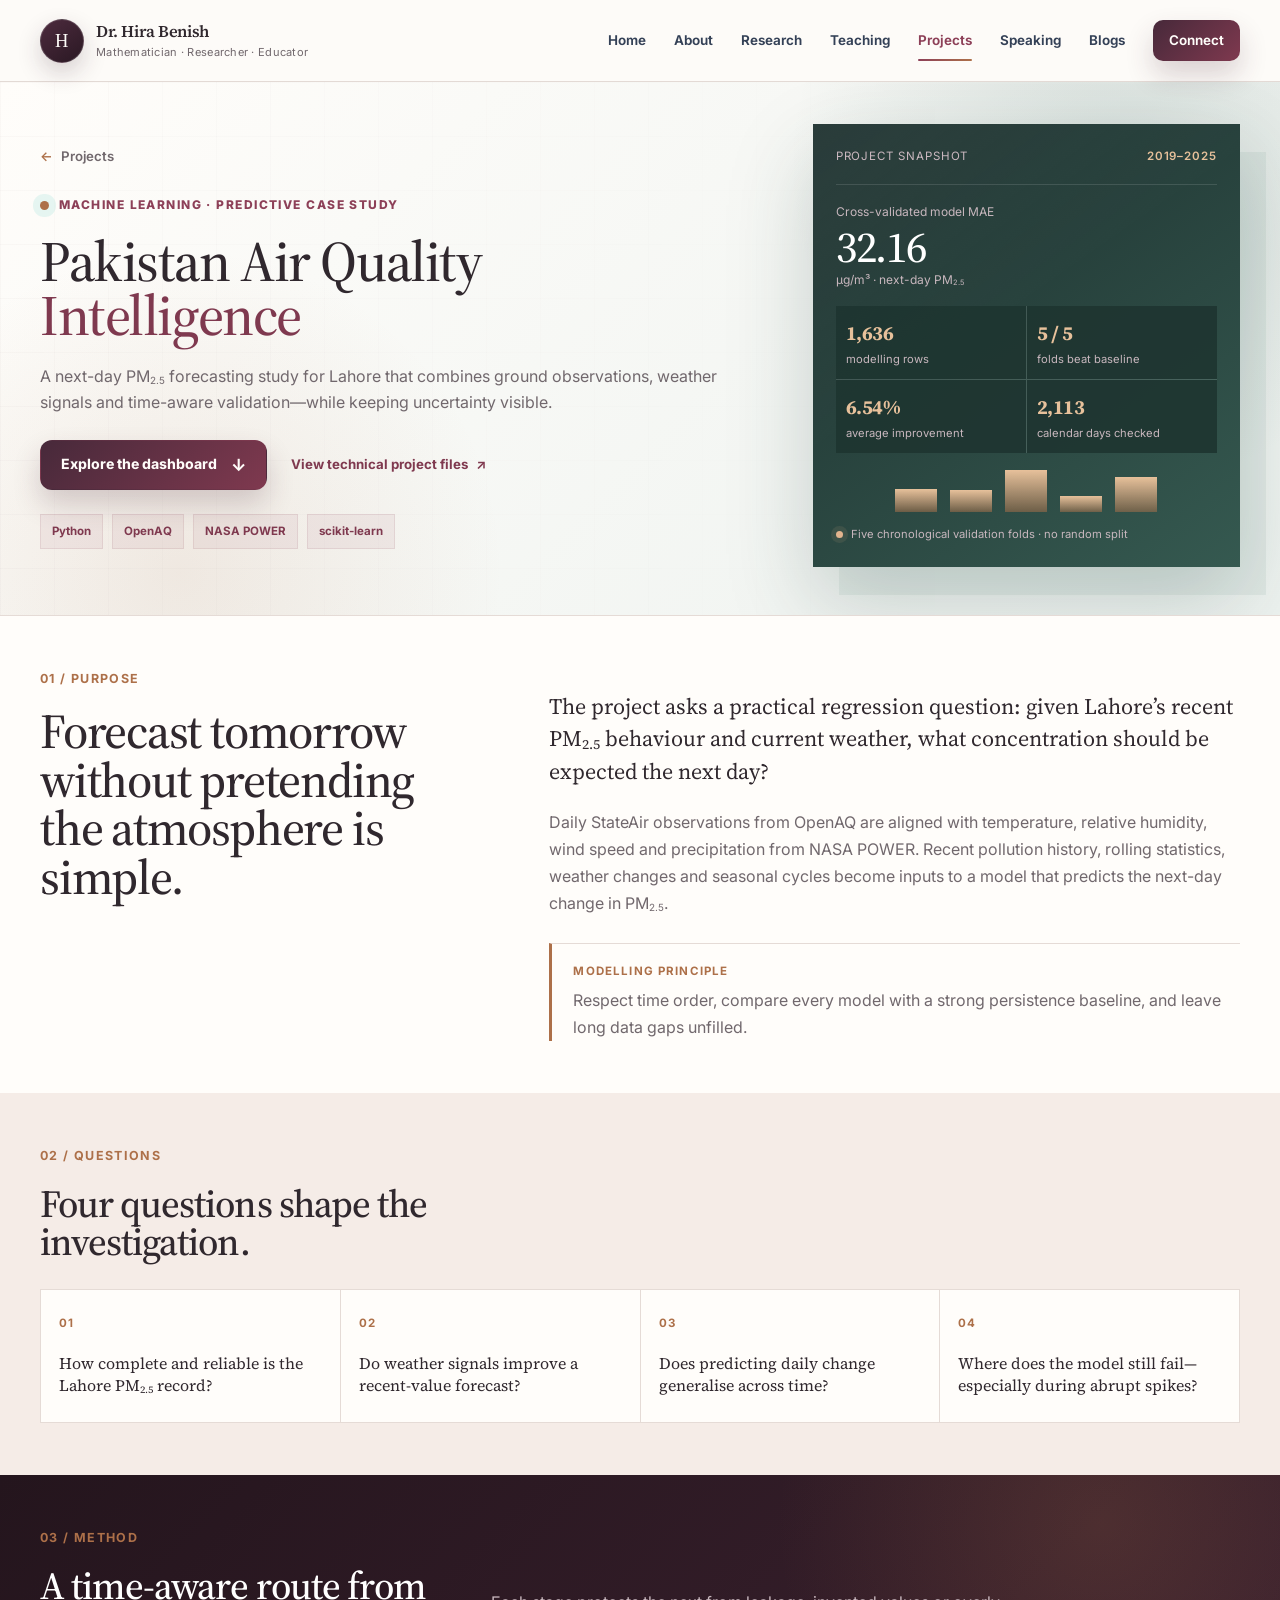
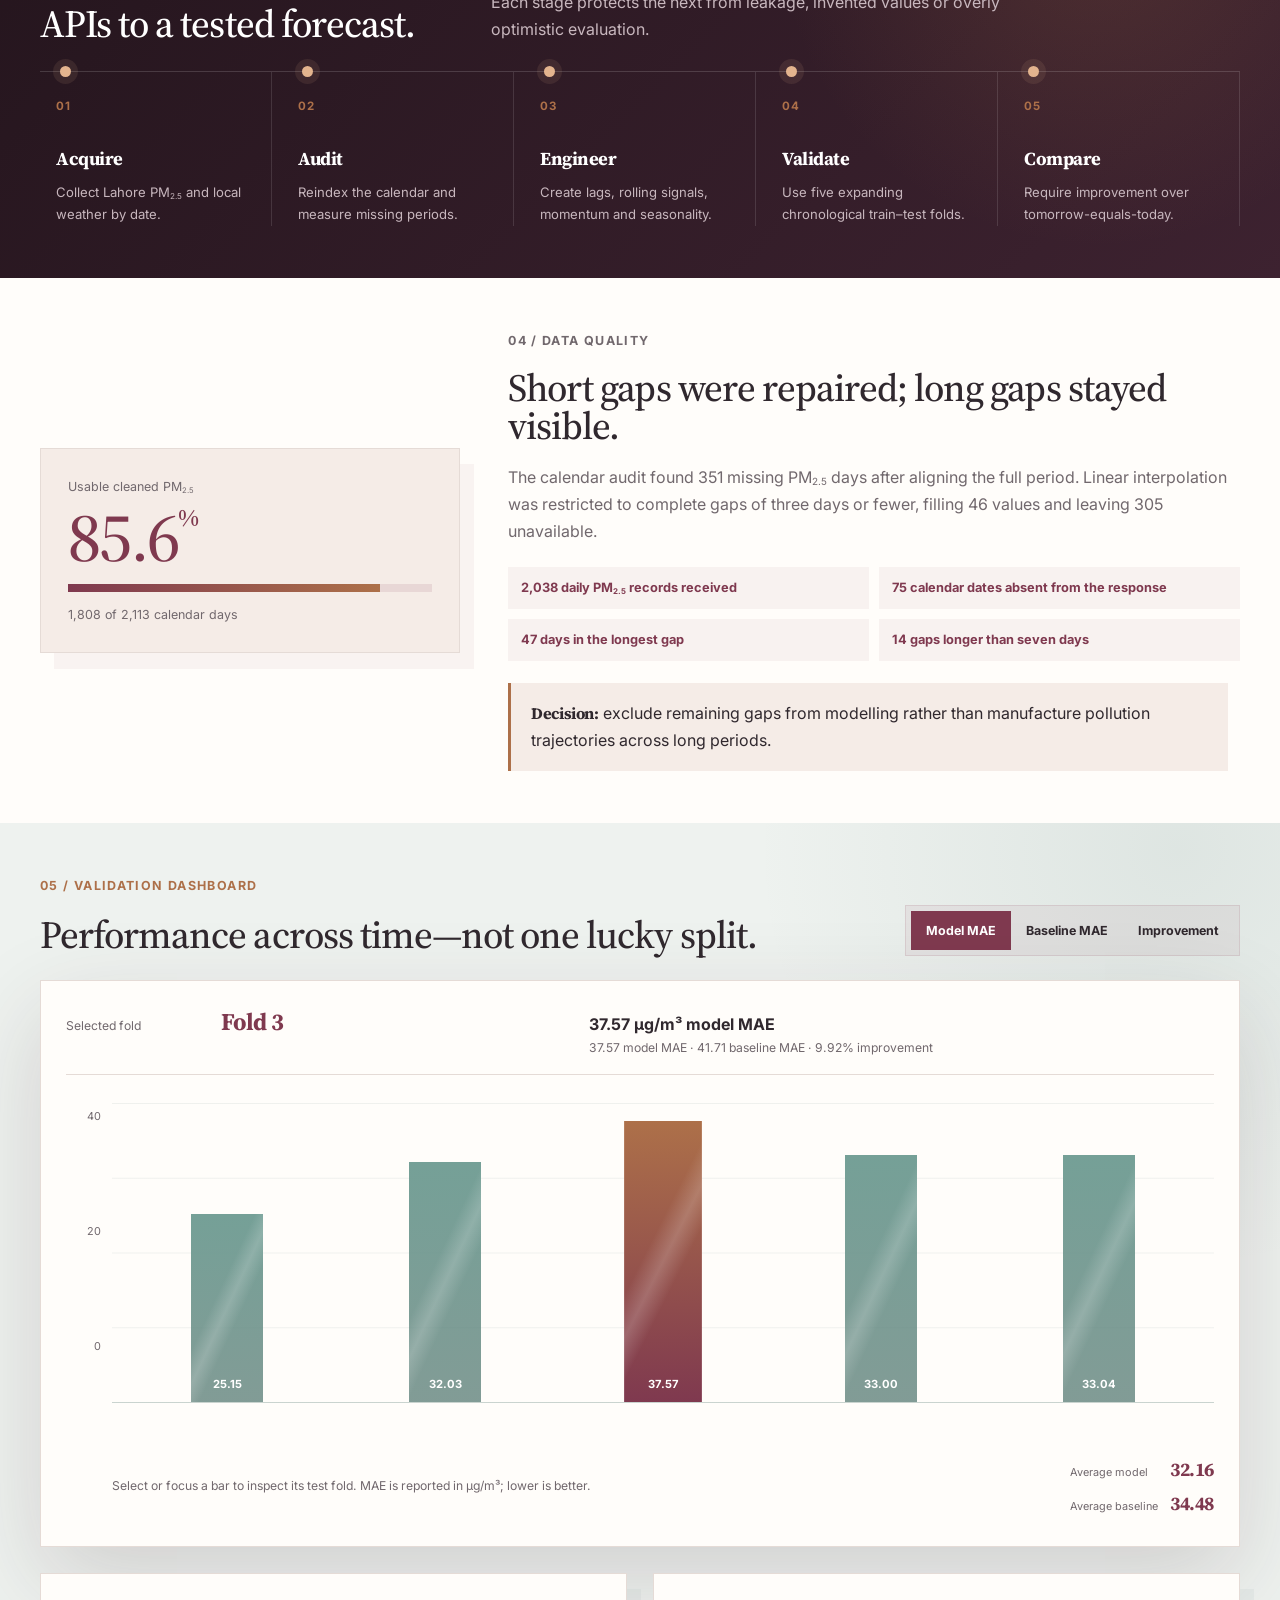
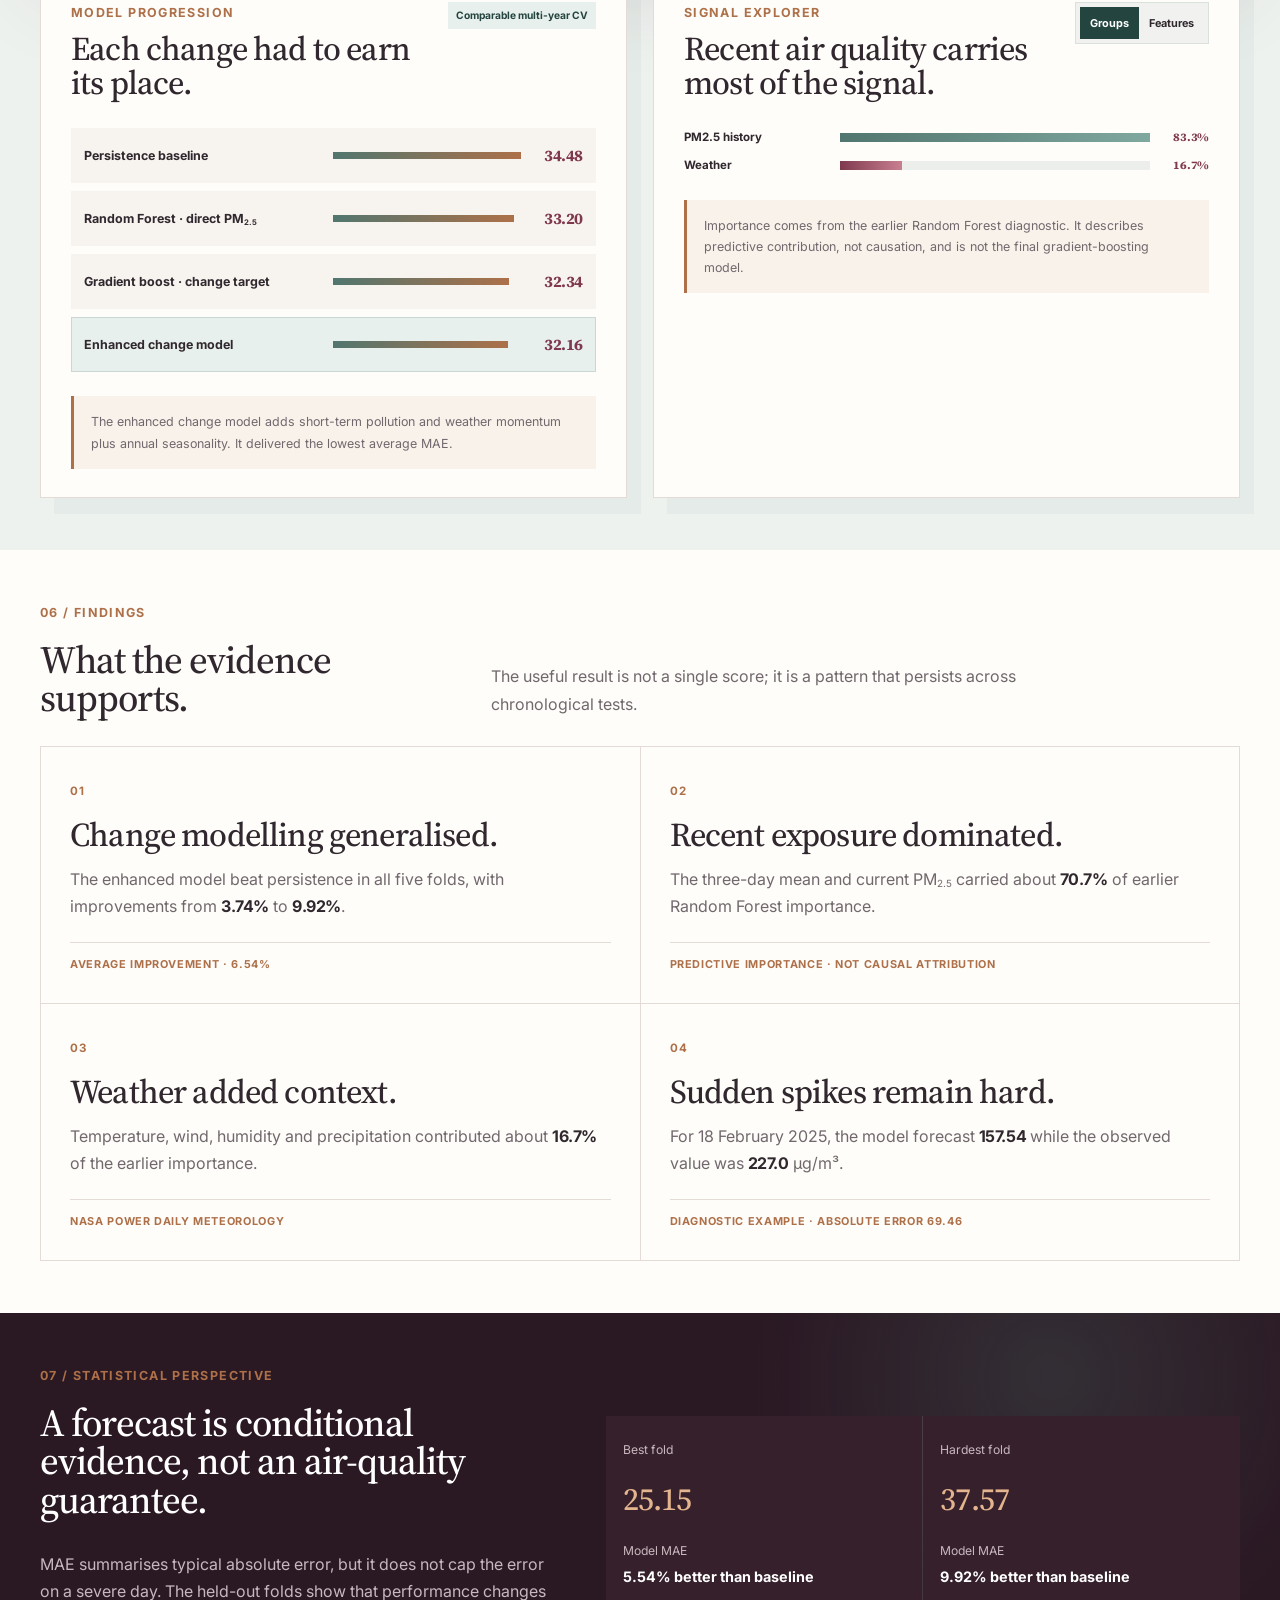
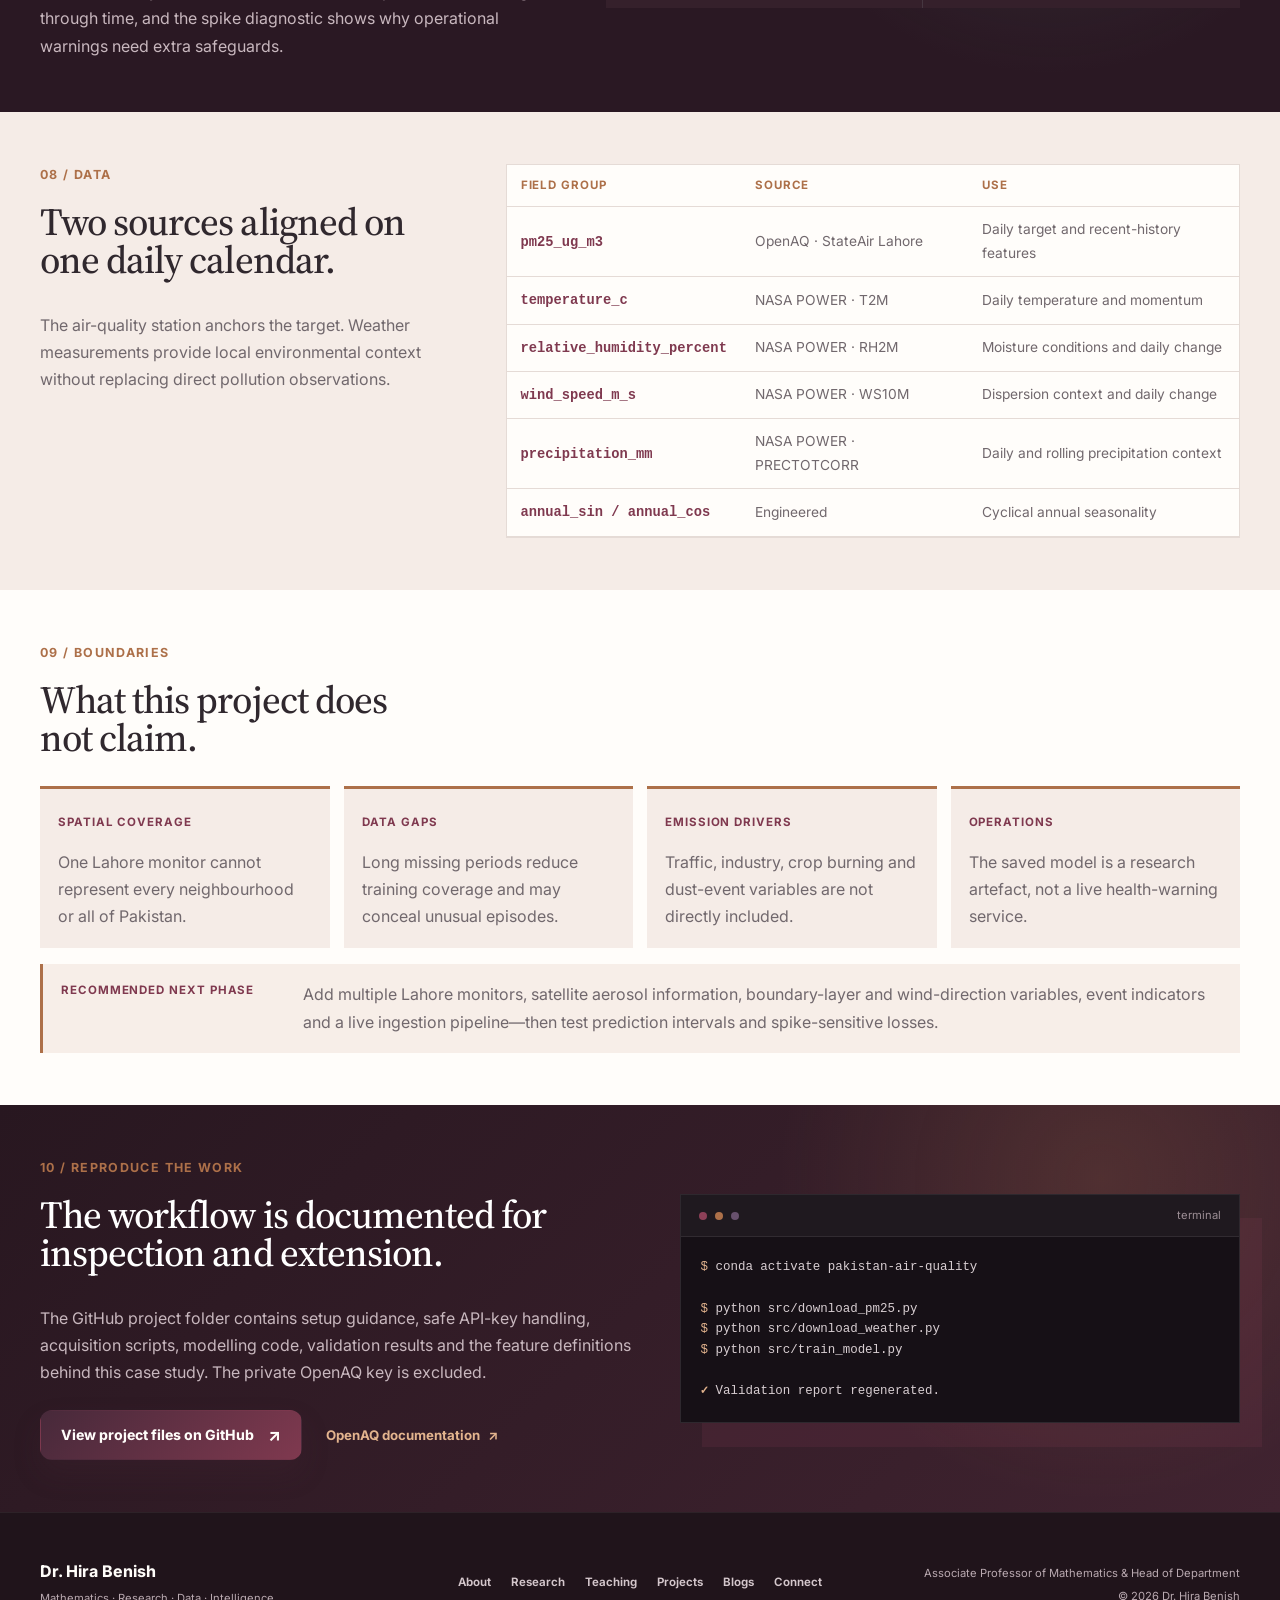
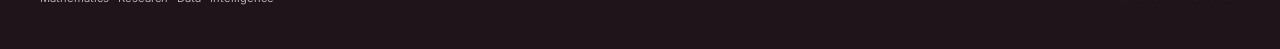
==== projects/pakistan-air-quality-intelligence/index.html @ d787aba0 "Publish Pakistan Air Quality Intelligence case study" ====
<!DOCTYPE html>
<html lang="en">
<head>
    <meta charset="UTF-8">
    <meta name="viewport" content="width=device-width, initial-scale=1.0">
    <meta name="description" content="Pakistan Air Quality Intelligence: a reproducible next-day PM2.5 forecasting case study for Lahore using OpenAQ, NASA POWER weather data and time-aware machine learning validation.">
    <meta name="theme-color" content="#35212f">
    <link rel="canonical" href="https://drhirabenish.github.io/projects/pakistan-air-quality-intelligence/">
    <link rel="icon" href="../../assets/favicon.svg" type="image/svg+xml">
    <meta property="og:type" content="article">
    <meta property="og:title" content="Pakistan Air Quality Intelligence | Dr. Hira Benish">
    <meta property="og:description" content="An evidence-led Lahore PM2.5 forecasting case study with OpenAQ observations, NASA POWER weather, time-series validation and an interactive model dashboard.">
    <meta property="og:url" content="https://drhirabenish.github.io/projects/pakistan-air-quality-intelligence/">
    <title>Pakistan Air Quality Intelligence | Dr. Hira Benish</title>
    <link rel="preconnect" href="https://fonts.googleapis.com">
    <link rel="preconnect" href="https://fonts.gstatic.com" crossorigin>
    <link href="https://fonts.googleapis.com/css2?family=Inter:wght@400;500;600;700&amp;family=Source+Serif+4:opsz,wght@8..60,500;8..60,600&amp;display=swap" rel="stylesheet">
    <link rel="stylesheet" href="../../css/style.css?v=20">
    <link rel="stylesheet" href="../retail-sales-analysis/project.css?v=2">
    <link rel="stylesheet" href="project.css?v=1">
</head>
<body data-page="projects" class="retail-case-study air-quality-case-study">
    <a class="skip-link" href="#main-content">Skip to main content</a>
    <header class="site-header" id="site-header">
        <div class="container nav-shell">
            <a class="brand" href="../../index.html" aria-label="Dr. Hira Benish — Home"><span class="brand-mark" aria-hidden="true">H</span><span class="brand-copy"><strong>Dr. Hira Benish</strong><small>Mathematician · Researcher · Educator</small></span></a>
            <button class="nav-toggle" type="button" aria-expanded="false" aria-controls="primary-navigation"><span class="sr-only">Open navigation</span><span></span><span></span><span></span></button>
            <nav class="primary-nav" id="primary-navigation" aria-label="Primary navigation"><a data-nav="home" href="../../index.html">Home</a><a data-nav="about" href="../../about.html">About</a><a data-nav="research" href="../../research.html">Research</a><a data-nav="teaching" href="../../teaching.html">Teaching</a><a data-nav="projects" href="../../projects.html">Projects</a><a data-nav="speaking" href="../../speaking.html">Speaking</a><a data-nav="blogs" href="../../blogs.html">Blogs</a><a class="nav-cta" data-nav="contact" href="../../contact.html">Connect</a></nav>
        </div>
    </header>

    <main id="main-content">
        <section class="case-hero aq-hero">
            <div class="case-grid" aria-hidden="true"></div>
            <div class="container case-hero-layout">
                <div class="case-hero-copy" data-reveal>
                    <a class="case-breadcrumb" href="../../projects.html"><span>←</span> Projects</a>
                    <p class="eyebrow"><span></span> Machine Learning · Predictive case study</p>
                    <h1>Pakistan Air Quality <em>Intelligence</em></h1>
                    <p class="case-deck">A next-day PM<sub>2.5</sub> forecasting study for Lahore that combines ground observations, weather signals and time-aware validation—while keeping uncertainty visible.</p>
                    <div class="case-actions">
                        <a class="button button-primary" href="#dashboard">Explore the dashboard <span>↓</span></a>
                        <a class="case-text-link" href="https://github.com/DrHiraBenish/DrHiraBenish.github.io/tree/main/project-code/pakistan-air-quality-intelligence" target="_blank" rel="noopener noreferrer">View technical project files <span>↗</span></a>
                    </div>
                    <ul class="case-tags" aria-label="Tools and data sources used"><li>Python</li><li>OpenAQ</li><li>NASA POWER</li><li>scikit-learn</li></ul>
                </div>

                <aside class="case-hero-card aq-hero-card" data-reveal data-delay="100" aria-label="Project snapshot">
                    <div class="hero-card-heading"><span>Project snapshot</span><b>2019–2025</b></div>
                    <div class="hero-card-total"><span>Cross-validated model MAE</span><strong>32.16</strong><small>µg/m³ · next-day PM<sub>2.5</sub></small></div>
                    <div class="hero-card-metrics">
                        <div><strong>1,636</strong><span>modelling rows</span></div>
                        <div><strong>5 / 5</strong><span>folds beat baseline</span></div>
                        <div><strong>6.54%</strong><span>average improvement</span></div>
                        <div><strong>2,113</strong><span>calendar days checked</span></div>
                    </div>
                    <div class="hero-sparkline aq-sparkline" aria-hidden="true"><i style="--h:55.4%"></i><i style="--h:52.6%"></i><i style="--h:99.2%"></i><i style="--h:37.4%"></i><i style="--h:82.2%"></i></div>
                    <p class="hero-card-note"><span></span> Five chronological validation folds · no random split</p>
                </aside>
            </div>
        </section>

        <section class="case-introduction case-section">
            <div class="container case-intro-layout">
                <div data-reveal><p class="case-index">01 / Purpose</p><h2>Forecast tomorrow without pretending the atmosphere is simple.</h2></div>
                <div class="case-intro-copy" data-reveal data-delay="80">
                    <p class="case-lead">The project asks a practical regression question: given Lahore’s recent PM<sub>2.5</sub> behaviour and current weather, what concentration should be expected the next day?</p>
                    <p>Daily StateAir observations from OpenAQ are aligned with temperature, relative humidity, wind speed and precipitation from NASA POWER. Recent pollution history, rolling statistics, weather changes and seasonal cycles become inputs to a model that predicts the next-day change in PM<sub>2.5</sub>.</p>
                    <p class="case-principle"><span>Modelling principle</span> Respect time order, compare every model with a strong persistence baseline, and leave long data gaps unfilled.</p>
                </div>
            </div>
        </section>

        <section class="question-section case-section">
            <div class="container">
                <div class="case-heading" data-reveal><p class="case-index">02 / Questions</p><h2>Four questions shape the investigation.</h2></div>
                <ol class="question-grid aq-question-grid">
                    <li data-reveal><span>01</span><p>How complete and reliable is the Lahore PM<sub>2.5</sub> record?</p></li>
                    <li data-reveal data-delay="50"><span>02</span><p>Do weather signals improve a recent-value forecast?</p></li>
                    <li data-reveal data-delay="100"><span>03</span><p>Does predicting daily change generalise across time?</p></li>
                    <li data-reveal data-delay="150"><span>04</span><p>Where does the model still fail—especially during abrupt spikes?</p></li>
                </ol>
            </div>
        </section>

        <section class="method-section case-section">
            <div class="container">
                <div class="case-heading case-heading-light" data-reveal><p class="case-index">03 / Method</p><h2>A time-aware route from APIs to a tested forecast.</h2><p>Each stage protects the next from leakage, invented values or overly optimistic evaluation.</p></div>
                <ol class="method-flow" aria-label="Forecasting workflow">
                    <li data-reveal><span>01</span><strong>Acquire</strong><p>Collect Lahore PM<sub>2.5</sub> and local weather by date.</p></li>
                    <li data-reveal data-delay="50"><span>02</span><strong>Audit</strong><p>Reindex the calendar and measure missing periods.</p></li>
                    <li data-reveal data-delay="100"><span>03</span><strong>Engineer</strong><p>Create lags, rolling signals, momentum and seasonality.</p></li>
                    <li data-reveal data-delay="150"><span>04</span><strong>Validate</strong><p>Use five expanding chronological train–test folds.</p></li>
                    <li data-reveal data-delay="200"><span>05</span><strong>Compare</strong><p>Require improvement over tomorrow-equals-today.</p></li>
                </ol>
            </div>
        </section>

        <section class="quality-section case-section">
            <div class="container quality-layout">
                <div class="quality-score" data-reveal aria-label="85.6 percent of calendar days have a cleaned PM2.5 value"><span>Usable cleaned PM<sub>2.5</sub></span><strong>85.6<sup>%</sup></strong><div><i style="width:85.6%"></i></div><small>1,808 of 2,113 calendar days</small></div>
                <div class="quality-copy" data-reveal data-delay="80"><p class="case-index">04 / Data quality</p><h2>Short gaps were repaired; long gaps stayed visible.</h2><p>The calendar audit found 351 missing PM<sub>2.5</sub> days after aligning the full period. Linear interpolation was restricted to complete gaps of three days or fewer, filling 46 values and leaving 305 unavailable.</p><ul><li>2,038 daily PM<sub>2.5</sub> records received</li><li>75 calendar dates absent from the response</li><li>47 days in the longest gap</li><li>14 gaps longer than seven days</li></ul><p class="quality-note"><strong>Decision:</strong> exclude remaining gaps from modelling rather than manufacture pollution trajectories across long periods.</p></div>
            </div>
        </section>

        <section class="explorer-section case-section aq-dashboard-section" id="dashboard">
            <div class="container">
                <div class="explorer-heading" data-reveal>
                    <div><p class="case-index">05 / Validation dashboard</p><h2>Performance across time—not one lucky split.</h2></div>
                    <div class="metric-switch" role="group" aria-label="Select validation metric"><button type="button" class="is-active" data-validation-metric="model" aria-pressed="true">Model MAE</button><button type="button" data-validation-metric="baseline" aria-pressed="false">Baseline MAE</button><button type="button" data-validation-metric="improvement" aria-pressed="false">Improvement</button></div>
                </div>
                <div class="data-explorer aq-validation-board" data-reveal data-delay="80">
                    <div class="explorer-summary" aria-live="polite">
                        <p>Selected fold</p><strong data-fold-label>Fold 3</strong><div><span data-fold-value>37.57 µg/m³ model MAE</span><small data-fold-detail>41.71 baseline MAE · 9.92% improvement</small></div>
                    </div>
                    <div class="aq-chart-shell"><div class="aq-y-axis" aria-hidden="true"><span data-axis-high>40</span><span data-axis-mid>20</span><span>0</span></div><div class="aq-fold-chart" data-fold-chart role="list" aria-label="Model mean absolute error for five chronological validation folds"></div></div>
                    <div class="aq-dashboard-footer"><p>Select or focus a bar to inspect its test fold. MAE is reported in µg/m³; lower is better.</p><div><span>Average model</span><strong data-average-model>32.16</strong><span>Average baseline</span><strong data-average-baseline>34.48</strong></div></div>
                </div>

                <div class="aq-dashboard-grid">
                    <article class="aq-panel" data-reveal>
                        <div class="aq-panel-heading"><div><p class="case-index">Model progression</p><h3>Each change had to earn its place.</h3></div><span>Comparable multi-year CV</span></div>
                        <div class="aq-model-list" role="list" aria-label="Average mean absolute error by model">
                            <button type="button" data-model-index="0" role="listitem"><span>Persistence baseline</span><i style="--score:100%"></i><strong>34.48</strong></button>
                            <button type="button" data-model-index="1" role="listitem"><span>Random Forest · direct PM<sub>2.5</sub></span><i style="--score:96.3%"></i><strong>33.20</strong></button>
                            <button type="button" data-model-index="2" role="listitem"><span>Gradient boost · change target</span><i style="--score:93.8%"></i><strong>32.34</strong></button>
                            <button type="button" class="is-selected" data-model-index="3" role="listitem"><span>Enhanced change model</span><i style="--score:93.3%"></i><strong>32.16</strong></button>
                        </div>
                        <p class="aq-panel-note" data-model-note>The enhanced change model adds short-term pollution and weather momentum plus annual seasonality. It delivered the lowest average MAE.</p>
                    </article>

                    <article class="aq-panel aq-feature-panel" data-reveal data-delay="80">
                        <div class="aq-panel-heading"><div><p class="case-index">Signal explorer</p><h3>Recent air quality carries most of the signal.</h3></div><div class="aq-mini-switch" role="group" aria-label="Select feature importance view"><button type="button" class="is-active" data-feature-view="groups" aria-pressed="true">Groups</button><button type="button" data-feature-view="features" aria-pressed="false">Features</button></div></div>
                        <div class="aq-feature-chart" data-feature-chart aria-live="polite"></div>
                        <p class="aq-panel-note">Importance comes from the earlier Random Forest diagnostic. It describes predictive contribution, not causation, and is not the final gradient-boosting model.</p>
                    </article>
                </div>
            </div>
        </section>

        <section class="findings-section case-section" id="findings">
            <div class="container">
                <div class="case-heading" data-reveal><p class="case-index">06 / Findings</p><h2>What the evidence supports.</h2><p>The useful result is not a single score; it is a pattern that persists across chronological tests.</p></div>

                <div class="aq-finding-grid">
                    <article class="aq-finding" data-reveal><span class="finding-number">01</span><h3>Change modelling generalised.</h3><p>The enhanced model beat persistence in all five folds, with improvements from <strong>3.74%</strong> to <strong>9.92%</strong>.</p><small>Average improvement · 6.54%</small></article>
                    <article class="aq-finding" data-reveal data-delay="50"><span class="finding-number">02</span><h3>Recent exposure dominated.</h3><p>The three-day mean and current PM<sub>2.5</sub> carried about <strong>70.7%</strong> of earlier Random Forest importance.</p><small>Predictive importance · not causal attribution</small></article>
                    <article class="aq-finding" data-reveal data-delay="100"><span class="finding-number">03</span><h3>Weather added context.</h3><p>Temperature, wind, humidity and precipitation contributed about <strong>16.7%</strong> of the earlier importance.</p><small>NASA POWER daily meteorology</small></article>
                    <article class="aq-finding" data-reveal data-delay="150"><span class="finding-number">04</span><h3>Sudden spikes remain hard.</h3><p>For 18 February 2025, the model forecast <strong>157.54</strong> while the observed value was <strong>227.0</strong> µg/m³.</p><small>Diagnostic example · absolute error 69.46</small></article>
                </div>
            </div>
        </section>

        <section class="uncertainty-section case-section aq-uncertainty">
            <div class="container uncertainty-layout">
                <div data-reveal><p class="case-index">07 / Statistical perspective</p><h2>A forecast is conditional evidence, not an air-quality guarantee.</h2><p>MAE summarises typical absolute error, but it does not cap the error on a severe day. The held-out folds show that performance changes through time, and the spike diagnostic shows why operational warnings need extra safeguards.</p></div>
                <div class="interval-cards" data-reveal data-delay="80"><article><span>Best fold</span><strong>25.15</strong><p>Model MAE</p><b>5.54% better than baseline</b></article><article><span>Hardest fold</span><strong>37.57</strong><p>Model MAE</p><b>9.92% better than baseline</b></article></div>
            </div>
        </section>

        <section class="data-section case-section">
            <div class="container data-layout">
                <div class="data-copy" data-reveal><p class="case-index">08 / Data</p><h2>Two sources aligned on one daily calendar.</h2><p>The air-quality station anchors the target. Weather measurements provide local environmental context without replacing direct pollution observations.</p></div>
                <div class="data-table-wrap" data-reveal data-delay="80"><table><caption class="sr-only">Pakistan Air Quality Intelligence data fields</caption><thead><tr><th>Field group</th><th>Source</th><th>Use</th></tr></thead><tbody><tr><td><code>pm25_ug_m3</code></td><td>OpenAQ · StateAir Lahore</td><td>Daily target and recent-history features</td></tr><tr><td><code>temperature_c</code></td><td>NASA POWER · T2M</td><td>Daily temperature and momentum</td></tr><tr><td><code>relative_humidity_percent</code></td><td>NASA POWER · RH2M</td><td>Moisture conditions and daily change</td></tr><tr><td><code>wind_speed_m_s</code></td><td>NASA POWER · WS10M</td><td>Dispersion context and daily change</td></tr><tr><td><code>precipitation_mm</code></td><td>NASA POWER · PRECTOTCORR</td><td>Daily and rolling precipitation context</td></tr><tr><td><code>annual_sin / annual_cos</code></td><td>Engineered</td><td>Cyclical annual seasonality</td></tr></tbody></table></div>
            </div>
        </section>

        <section class="limitations-section case-section">
            <div class="container">
                <div class="case-heading" data-reveal><p class="case-index">09 / Boundaries</p><h2>What this project does not claim.</h2></div>
                <div class="limitations-grid"><article data-reveal><span>Spatial coverage</span><p>One Lahore monitor cannot represent every neighbourhood or all of Pakistan.</p></article><article data-reveal data-delay="40"><span>Data gaps</span><p>Long missing periods reduce training coverage and may conceal unusual episodes.</p></article><article data-reveal data-delay="80"><span>Emission drivers</span><p>Traffic, industry, crop burning and dust-event variables are not directly included.</p></article><article data-reveal data-delay="120"><span>Operations</span><p>The saved model is a research artefact, not a live health-warning service.</p></article></div>
                <div class="next-data" data-reveal><span>Recommended next phase</span><p>Add multiple Lahore monitors, satellite aerosol information, boundary-layer and wind-direction variables, event indicators and a live ingestion pipeline—then test prediction intervals and spike-sensitive losses.</p></div>
            </div>
        </section>

        <section class="technical-section case-section">
            <div class="container technical-layout">
                <div data-reveal><p class="case-index">10 / Reproduce the work</p><h2>The workflow is documented for inspection and extension.</h2><p>The GitHub project folder contains setup guidance, safe API-key handling, acquisition scripts, modelling code, validation results and the feature definitions behind this case study. The private OpenAQ key is excluded.</p><div class="technical-actions"><a class="button button-primary" href="https://github.com/DrHiraBenish/DrHiraBenish.github.io/tree/main/project-code/pakistan-air-quality-intelligence" target="_blank" rel="noopener noreferrer">View project files on GitHub <span>↗</span></a><a class="case-text-link" href="https://docs.openaq.org/" target="_blank" rel="noopener noreferrer">OpenAQ documentation <span>↗</span></a></div></div>
                <div class="code-window" data-reveal data-delay="80" aria-label="Example commands for reproducing the project"><div><i></i><i></i><i></i><span>terminal</span></div><pre><code><span>$</span> conda activate pakistan-air-quality

<span>$</span> python src/download_pm25.py
<span>$</span> python src/download_weather.py
<span>$</span> python src/train_model.py

<b>✓</b> Validation report regenerated.</code></pre></div>
            </div>
        </section>
    </main>

    <footer class="site-footer"><div class="container footer-layout"><div><a class="footer-brand" href="../../index.html">Dr. Hira Benish</a><p>Mathematics · Research · Data · Intelligence</p></div><nav aria-label="Footer navigation"><a href="../../about.html">About</a><a href="../../research.html">Research</a><a href="../../teaching.html">Teaching</a><a href="../../projects.html">Projects</a><a href="../../blogs.html">Blogs</a><a href="../../contact.html">Connect</a></nav><div class="footer-meta"><p>Associate Professor of Mathematics &amp; Head of Department</p><p>© <span data-current-year>2026</span> Dr. Hira Benish</p></div></div></footer>
    <script src="../../js/script.js?v=9"></script>
    <script src="project.js?v=1"></script>
</body>
</html>
---- css/style.css ----
:root {
    --navy-950: #061426;
    --navy-900: #081b34;
    --navy-800: #0d2748;
    --ink: #12213a;
    --muted: #5f6c7e;
    --muted-light: #a9b8cd;
    --line: #dfe7f1;
    --surface: #f5f8fc;
    --surface-blue: #edf4ff;
    --white: #ffffff;
    --blue: #2f6df6;
    --blue-light: #74a5ff;
    --teal: #17b8a4;
    --teal-light: #77eadc;
    --violet: #7c50e8;
    --violet-light: #b59aff;
    --shadow-sm: 0 12px 32px rgba(14, 36, 70, 0.08);
    --shadow-lg: 0 30px 80px rgba(10, 35, 75, 0.15);
    --radius-sm: 14px;
    --radius-md: 24px;
    --radius-lg: 34px;
    --container: 1200px;
    --header-height: 82px;
}

*,
*::before,
*::after {
    box-sizing: border-box;
}

html {
    scroll-behavior: smooth;
    scroll-padding-top: calc(var(--header-height) + 24px);
}

body {
    margin: 0;
    color: var(--ink);
    background: var(--white);
    font-family: "Segoe UI", Inter, Arial, sans-serif;
    font-size: 16px;
    line-height: 1.7;
    text-rendering: optimizeLegibility;
    -webkit-font-smoothing: antialiased;
}

body.nav-open {
    overflow: hidden;
}

img,
svg {
    display: block;
    max-width: 100%;
}

a {
    color: inherit;
    text-decoration: none;
}

button,
input,
textarea,
select {
    font: inherit;
}

button {
    color: inherit;
}

h1,
h2,
h3,
p {
    margin-top: 0;
}

h1,
h2,
h3 {
    color: var(--ink);
    font-weight: 750;
    letter-spacing: -0.035em;
    line-height: 1.08;
}

p:last-child {
    margin-bottom: 0;
}

::selection {
    color: var(--navy-950);
    background: var(--teal-light);
}

:focus-visible {
    outline: 3px solid rgba(47, 109, 246, 0.45);
    outline-offset: 4px;
    border-radius: 6px;
}

.container {
    width: min(calc(100% - 48px), var(--container));
    margin-inline: auto;
}

.section-pad {
    padding: 112px 0;
}

.sr-only {
    position: absolute !important;
    width: 1px !important;
    height: 1px !important;
    padding: 0 !important;
    margin: -1px !important;
    overflow: hidden !important;
    clip: rect(0, 0, 0, 0) !important;
    white-space: nowrap !important;
    border: 0 !important;
}

.skip-link {
    position: fixed;
    z-index: 2000;
    top: 12px;
    left: 12px;
    padding: 11px 16px;
    color: var(--white);
    background: var(--navy-950);
    border-radius: 10px;
    transform: translateY(-160%);
    transition: transform 0.2s ease;
}

.skip-link:focus {
    transform: translateY(0);
}

/* Header */

.site-header {
    position: sticky;
    z-index: 1000;
    top: 0;
    height: var(--header-height);
    background: rgba(255, 255, 255, 0.87);
    border-bottom: 1px solid rgba(210, 221, 235, 0.72);
    backdrop-filter: blur(18px);
    -webkit-backdrop-filter: blur(18px);
    transition: box-shadow 0.25s ease, background 0.25s ease;
}

.site-header.is-scrolled {
    background: rgba(255, 255, 255, 0.96);
    box-shadow: 0 8px 30px rgba(12, 34, 66, 0.08);
}

.nav-shell {
    display: flex;
    align-items: center;
    justify-content: space-between;
    height: 100%;
    gap: 32px;
}

.brand {
    display: inline-flex;
    align-items: center;
    flex: 0 0 auto;
    gap: 12px;
}

.brand-mark {
    display: grid;
    width: 44px;
    height: 44px;
    place-items: center;
    color: var(--white);
    background:
        linear-gradient(145deg, rgba(255, 255, 255, 0.14), transparent 45%),
        linear-gradient(135deg, var(--navy-900), #173f75);
    border: 1px solid rgba(255, 255, 255, 0.16);
    border-radius: 13px;
    box-shadow: 0 10px 22px rgba(9, 29, 57, 0.18);
    font-size: 0.86rem;
    font-weight: 800;
    letter-spacing: 0.04em;
}

.brand-copy {
    display: flex;
    flex-direction: column;
    line-height: 1.2;
}

.brand-copy strong {
    font-size: 0.98rem;
    letter-spacing: -0.01em;
}

.brand-copy small {
    margin-top: 4px;
    color: var(--muted);
    font-size: 0.69rem;
    letter-spacing: 0.025em;
}

.primary-nav {
    display: flex;
    align-items: center;
    justify-content: flex-end;
    gap: 28px;
}

.primary-nav a {
    position: relative;
    color: #344157;
    font-size: 0.84rem;
    font-weight: 650;
    transition: color 0.2s ease;
}

.primary-nav a:not(.nav-cta)::after {
    position: absolute;
    right: 0;
    bottom: -9px;
    left: 0;
    height: 2px;
    content: "";
    background: linear-gradient(90deg, var(--teal), var(--blue), var(--violet));
    border-radius: 999px;
    transform: scaleX(0);
    transform-origin: right;
    transition: transform 0.25s ease;
}

.primary-nav a:hover,
.primary-nav a.is-active {
    color: var(--blue);
}

.primary-nav a:hover::after,
.primary-nav a.is-active::after {
    transform: scaleX(1);
    transform-origin: left;
}

.primary-nav .nav-cta {
    padding: 9px 16px;
    color: var(--white);
    background: var(--navy-900);
    border-radius: 10px;
    box-shadow: 0 8px 18px rgba(7, 26, 51, 0.14);
}

.primary-nav .nav-cta:hover,
.primary-nav .nav-cta.is-active {
    color: var(--white);
    background: var(--blue);
}

.nav-toggle {
    display: none;
    width: 44px;
    height: 44px;
    padding: 10px;
    place-content: center;
    gap: 5px;
    background: var(--surface);
    border: 1px solid var(--line);
    border-radius: 12px;
    cursor: pointer;
}

.nav-toggle > span:not(.sr-only) {
    width: 20px;
    height: 2px;
    background: var(--ink);
    border-radius: 99px;
    transition: transform 0.2s ease, opacity 0.2s ease;
}

.nav-toggle[aria-expanded="true"] > span:nth-child(2) {
    transform: translateY(7px) rotate(45deg);
}

.nav-toggle[aria-expanded="true"] > span:nth-child(3) {
    opacity: 0;
}

.nav-toggle[aria-expanded="true"] > span:nth-child(4) {
    transform: translateY(-7px) rotate(-45deg);
}

/* Shared */

.eyebrow,
.section-kicker,
.card-eyebrow,
.work-type {
    color: var(--blue);
    font-size: 0.75rem;
    font-weight: 800;
    letter-spacing: 0.12em;
    text-transform: uppercase;
}

.section-kicker {
    margin-bottom: 18px;
}

.section-kicker-light {
    color: var(--teal-light);
}

.section-heading h2,
.split-heading h2,
.teaching-copy h2,
.research-intro h2 {
    margin-bottom: 0;
    font-size: clamp(2.25rem, 4vw, 4.15rem);
}

.button {
    display: inline-flex;
    align-items: center;
    justify-content: center;
    min-height: 50px;
    padding: 13px 20px;
    gap: 14px;
    border: 1px solid transparent;
    border-radius: 12px;
    font-size: 0.88rem;
    font-weight: 750;
    line-height: 1.2;
    transition: transform 0.22s ease, box-shadow 0.22s ease, background 0.22s ease;
}

.button span {
    font-size: 1.05rem;
    transition: transform 0.22s ease;
}

.button:hover {
    transform: translateY(-3px);
}

.button:hover span {
    transform: translate(2px, -2px);
}

.button-primary {
    color: var(--white);
    background: linear-gradient(135deg, var(--navy-900), #123b73);
    box-shadow: 0 14px 28px rgba(8, 27, 52, 0.18);
}

.button-primary:hover {
    box-shadow: 0 18px 34px rgba(8, 27, 52, 0.25);
}

.button-secondary {
    color: var(--ink);
    background: rgba(255, 255, 255, 0.8);
    border-color: var(--line);
}

.button-secondary:hover {
    background: var(--white);
    box-shadow: var(--shadow-sm);
}

.button-light {
    color: var(--navy-950);
    background: var(--white);
    box-shadow: 0 14px 30px rgba(0, 0, 0, 0.13);
}

.text-link,
.card-link {
    display: inline-flex;
    align-items: center;
    gap: 11px;
    color: var(--ink);
    font-size: 0.9rem;
    font-weight: 750;
}

.text-link {
    margin-top: 16px;
}

.text-link span,
.card-link span {
    color: var(--blue);
    transition: transform 0.2s ease;
}

.text-link:hover span,
.card-link:hover span {
    transform: translateX(4px);
}

.split-heading {
    display: grid;
    grid-template-columns: minmax(0, 1.15fr) minmax(260px, 0.55fr);
    align-items: end;
    margin-bottom: 58px;
    gap: 70px;
}

.split-heading > p {
    margin-bottom: 6px;
    color: var(--muted);
    font-size: 1.02rem;
}

.section-action {
    display: flex;
    justify-content: center;
    margin-top: 44px;
}

/* Hero */

.hero {
    position: relative;
    overflow: hidden;
    padding: 64px 0 36px;
    background:
        radial-gradient(circle at 82% 22%, rgba(47, 109, 246, 0.11), transparent 30%),
        radial-gradient(circle at 20% 88%, rgba(124, 80, 232, 0.09), transparent 29%),
        linear-gradient(135deg, #ffffff 0%, #f5f9ff 55%, #f1fbfa 100%);
}

.hero-grid {
    position: absolute;
    inset: 0;
    opacity: 0.45;
    background-image:
        linear-gradient(rgba(57, 91, 140, 0.05) 1px, transparent 1px),
        linear-gradient(90deg, rgba(57, 91, 140, 0.05) 1px, transparent 1px);
    background-size: 48px 48px;
    mask-image: linear-gradient(to right, transparent, #000 28%, #000 85%, transparent);
}

.hero-glow {
    position: absolute;
    width: 380px;
    height: 380px;
    border-radius: 50%;
    filter: blur(90px);
    pointer-events: none;
}

.hero-glow-one {
    top: 20%;
    right: -150px;
    background: rgba(47, 109, 246, 0.16);
}

.hero-glow-two {
    bottom: -200px;
    left: 22%;
    background: rgba(23, 184, 164, 0.13);
}

.hero-layout {
    position: relative;
    z-index: 2;
    display: grid;
    grid-template-columns: minmax(0, 1.04fr) minmax(440px, 0.96fr);
    align-items: center;
    min-height: 660px;
    gap: 54px;
}

.hero-copy {
    max-width: 665px;
}

.eyebrow {
    display: flex;
    align-items: center;
    margin-bottom: 24px;
    gap: 10px;
}

.eyebrow > span {
    position: relative;
    width: 9px;
    height: 9px;
    background: var(--teal);
    border-radius: 50%;
    box-shadow: 0 0 0 7px rgba(23, 184, 164, 0.1);
}

.hero h1 {
    max-width: 690px;
    margin-bottom: 26px;
    font-size: clamp(3.35rem, 5.45vw, 5.45rem);
    letter-spacing: -0.055em;
}

.hero h1 > span {
    display: block;
    color: transparent;
    background: linear-gradient(100deg, var(--blue) 3%, var(--teal) 52%, var(--violet) 94%);
    -webkit-background-clip: text;
    background-clip: text;
}

.hero-intro {
    max-width: 650px;
    margin-bottom: 25px;
    color: #4e5d72;
    font-size: 1.08rem;
    line-height: 1.8;
}

.hero-role {
    display: flex;
    margin-bottom: 30px;
    padding-left: 16px;
    flex-direction: column;
    color: var(--muted);
    border-left: 3px solid var(--teal);
    font-size: 0.88rem;
    line-height: 1.55;
}

.hero-role strong {
    color: var(--ink);
    font-weight: 750;
}

.hero-actions {
    display: flex;
    flex-wrap: wrap;
    gap: 12px;
}

.hero-links {
    display: flex;
    margin-top: 24px;
    flex-wrap: wrap;
    gap: 26px;
}

.hero-links a {
    color: var(--muted);
    font-size: 0.8rem;
    font-weight: 700;
    letter-spacing: 0.04em;
}

.hero-links a::after {
    display: inline-block;
    margin-left: 6px;
    content: "↗";
    color: var(--blue);
}

.hero-links a:hover {
    color: var(--blue);
}

.hero-visual-wrap {
    display: grid;
    min-width: 0;
    place-items: center;
    perspective: 1200px;
}

.hero-visual {
    --rx: 0deg;
    --ry: 0deg;
    position: relative;
    width: min(100%, 540px);
    aspect-ratio: 1;
    background:
        linear-gradient(150deg, rgba(255, 255, 255, 0.88), rgba(232, 242, 255, 0.62)),
        linear-gradient(135deg, rgba(47, 109, 246, 0.08), rgba(23, 184, 164, 0.07));
    border: 1px solid rgba(160, 183, 216, 0.36);
    border-radius: 50%;
    box-shadow:
        inset 0 1px 0 rgba(255, 255, 255, 0.8),
        0 45px 90px rgba(23, 59, 108, 0.17);
    transform: perspective(1100px) rotateX(var(--rx)) rotateY(var(--ry));
    transform-style: preserve-3d;
    transition: transform 0.35s cubic-bezier(0.2, 0.8, 0.2, 1);
}

.hero-visual::before,
.hero-visual::after {
    position: absolute;
    z-index: -1;
    content: "";
    border-radius: 50%;
}

.hero-visual::before {
    inset: -18px;
    border: 1px solid rgba(47, 109, 246, 0.1);
}

.hero-visual::after {
    inset: 16%;
    background: rgba(47, 109, 246, 0.1);
    filter: blur(55px);
}

.visual-status {
    position: absolute;
    z-index: 4;
    top: 9%;
    left: 7%;
    display: flex;
    align-items: center;
    padding: 8px 12px;
    gap: 8px;
    color: #4e6078;
    background: rgba(255, 255, 255, 0.76);
    border: 1px solid rgba(186, 202, 223, 0.7);
    border-radius: 999px;
    box-shadow: 0 10px 22px rgba(34, 58, 91, 0.08);
    font-size: 0.65rem;
    font-weight: 750;
    letter-spacing: 0.05em;
    text-transform: uppercase;
}

.visual-status > span {
    width: 7px;
    height: 7px;
    background: var(--teal);
    border-radius: 50%;
    box-shadow: 0 0 0 5px rgba(23, 184, 164, 0.1);
    animation: statusPulse 2s ease-in-out infinite;
}

.graph-system {
    width: 100%;
    height: 100%;
    overflow: visible;
}

.orbit {
    fill: none;
    stroke: rgba(70, 111, 169, 0.13);
    stroke-dasharray: 4 9;
    transform-origin: center;
}

.orbit-one {
    animation: orbitRotate 46s linear infinite;
}

.orbit-two {
    animation: orbitRotateReverse 36s linear infinite;
}

.orbit-three {
    stroke: rgba(23, 184, 164, 0.17);
    stroke-dasharray: 2 7;
    animation: orbitRotate 28s linear infinite;
}

.graph-edges path {
    fill: none;
    stroke: url(#edgeGradient);
    stroke-width: 1.45;
    stroke-opacity: 0.28;
}

.signal-paths path {
    fill: none;
    stroke: url(#edgeGradient);
    stroke-width: 2.4;
    stroke-linecap: round;
    stroke-dasharray: 3 24;
}

.signal-a {
    animation: signalMove 5.5s linear infinite;
}

.signal-b {
    animation: signalMove 6.5s linear -2s infinite;
}

.signal-c {
    animation: signalMove 7s linear -3.5s infinite;
}

.minor-nodes circle {
    fill: var(--white);
    stroke: var(--blue-light);
    stroke-width: 3;
    filter: drop-shadow(0 4px 9px rgba(47, 109, 246, 0.3));
}

.landmark text,
.orbit-token text {
    fill: #526781;
    font-family: "Segoe UI", sans-serif;
    font-size: 16px;
    font-weight: 750;
}

.landmark-halo {
    fill: rgba(23, 184, 164, 0.09);
    stroke: rgba(23, 184, 164, 0.22);
    animation: landmarkPulse 3s ease-in-out infinite;
}

.landmark-core {
    fill: var(--teal);
    stroke: var(--white);
    stroke-width: 4;
    filter: drop-shadow(0 6px 12px rgba(23, 184, 164, 0.4));
}

.landmark-two .landmark-halo {
    fill: rgba(124, 80, 232, 0.09);
    stroke: rgba(124, 80, 232, 0.24);
    animation-delay: -1s;
}

.landmark-two .landmark-core {
    fill: var(--violet);
}

.landmark-three .landmark-halo {
    fill: rgba(47, 109, 246, 0.1);
    stroke: rgba(47, 109, 246, 0.24);
    animation-delay: -2s;
}

.landmark-three .landmark-core {
    fill: var(--blue);
}

.core-aura {
    opacity: 0.4;
    animation: coreBreathe 4s ease-in-out infinite;
}

.core-ring {
    fill: rgba(255, 255, 255, 0.25);
    stroke: rgba(74, 133, 237, 0.24);
    stroke-width: 1;
    stroke-dasharray: 5 9;
    animation: orbitRotate 18s linear infinite;
}

.core-disc {
    fill: rgba(8, 27, 52, 0.92);
    stroke: url(#edgeGradient);
    stroke-width: 2;
    filter: drop-shadow(0 14px 24px rgba(8, 27, 52, 0.28));
}

.core-label {
    fill: var(--white);
    font-family: "Segoe UI", sans-serif;
    font-size: 27px;
    font-weight: 800;
    letter-spacing: 0.04em;
}

.orbit-token circle {
    fill: var(--blue);
}

.token-python circle {
    fill: var(--teal);
}

.token-data circle {
    fill: var(--violet);
}

.orbit-token text {
    font-size: 12px;
    letter-spacing: 0.04em;
}

.coordinate-card {
    position: absolute;
    z-index: 5;
    right: -4%;
    bottom: 9%;
    display: flex;
    min-width: 224px;
    padding: 15px 18px;
    flex-direction: column;
    background: rgba(7, 26, 51, 0.92);
    border: 1px solid rgba(122, 165, 255, 0.28);
    border-radius: 16px;
    box-shadow: 0 20px 35px rgba(7, 26, 51, 0.2);
    transform: translateZ(36px);
}

.coordinate-card span {
    color: var(--teal-light);
    font-size: 0.62rem;
    font-weight: 750;
    letter-spacing: 0.1em;
    text-transform: uppercase;
}

.coordinate-card strong {
    margin: 4px 0 2px;
    color: var(--white);
    font-family: Georgia, "Times New Roman", serif;
    font-size: 1.16rem;
    font-weight: 500;
}

.coordinate-card small {
    color: #9eb1ca;
    font-size: 0.65rem;
}

.credibility-row {
    position: relative;
    z-index: 3;
    display: grid;
    grid-template-columns: repeat(5, 1fr);
    margin-top: 32px;
    background: rgba(255, 255, 255, 0.78);
    border: 1px solid rgba(205, 217, 233, 0.78);
    border-radius: 18px;
    box-shadow: var(--shadow-sm);
    backdrop-filter: blur(14px);
}

.credibility-row > div {
    position: relative;
    display: flex;
    min-height: 84px;
    padding: 18px 22px;
    justify-content: center;
    flex-direction: column;
}

.credibility-row > div:not(:last-child)::after {
    position: absolute;
    top: 22%;
    right: 0;
    width: 1px;
    height: 56%;
    content: "";
    background: var(--line);
}

.credibility-row strong {
    color: var(--ink);
    font-size: 0.93rem;
    line-height: 1.25;
}

.credibility-row span {
    margin-top: 3px;
    color: var(--muted);
    font-size: 0.7rem;
}

/* Identity */

.identity-section {
    background: var(--white);
}

.identity-layout {
    display: grid;
    grid-template-columns: minmax(0, 0.9fr) minmax(0, 0.78fr);
    gap: 110px;
}

.identity-copy {
    padding-top: 48px;
}

.identity-copy p {
    color: var(--muted);
}

.identity-copy .lead-copy {
    color: var(--ink);
    font-size: 1.22rem;
    line-height: 1.75;
}

.principle-grid {
    display: grid;
    grid-template-columns: repeat(3, 1fr);
    margin-top: 78px;
    gap: 18px;
}

.principle-card {
    position: relative;
    min-height: 245px;
    padding: 32px;
    overflow: hidden;
    background: var(--surface);
    border: 1px solid var(--line);
    border-radius: var(--radius-md);
    transition: transform 0.25s ease, box-shadow 0.25s ease, border-color 0.25s ease;
}

.principle-card::after {
    position: absolute;
    right: -30px;
    bottom: -60px;
    width: 145px;
    height: 145px;
    content: "";
    background: rgba(47, 109, 246, 0.08);
    border-radius: 50%;
}

.principle-card:nth-child(2)::after {
    background: rgba(23, 184, 164, 0.1);
}

.principle-card:nth-child(3)::after {
    background: rgba(124, 80, 232, 0.09);
}

.principle-card:hover {
    border-color: rgba(47, 109, 246, 0.28);
    box-shadow: var(--shadow-sm);
    transform: translateY(-6px);
}

.principle-card > span {
    color: var(--blue);
    font-size: 0.72rem;
    font-weight: 800;
    letter-spacing: 0.1em;
}

.principle-card h3 {
    margin: 38px 0 14px;
    font-size: 1.3rem;
}

.principle-card p {
    position: relative;
    z-index: 1;
    color: var(--muted);
    font-size: 0.9rem;
}

/* Featured work */

.featured-section {
    background: var(--surface);
    border-block: 1px solid #e7edf5;
}

.featured-grid {
    display: grid;
    grid-template-columns: 1.05fr 1fr 1fr;
    gap: 18px;
}

.work-card {
    position: relative;
    display: flex;
    min-height: 520px;
    padding: 30px;
    overflow: hidden;
    flex-direction: column;
    background: var(--white);
    border: 1px solid var(--line);
    border-radius: var(--radius-md);
    box-shadow: 0 14px 40px rgba(13, 42, 81, 0.05);
    transition: transform 0.3s ease, box-shadow 0.3s ease;
}

.work-card::before {
    position: absolute;
    top: 0;
    right: 0;
    left: 0;
    height: 4px;
    content: "";
    background: linear-gradient(90deg, var(--teal), var(--blue));
}

.work-card:nth-child(2)::before {
    background: linear-gradient(90deg, var(--blue), var(--violet));
}

.work-card:nth-child(3)::before {
    background: linear-gradient(90deg, var(--violet), var(--teal));
}

.work-card:hover {
    box-shadow: var(--shadow-lg);
    transform: translateY(-8px);
}

.work-card-top {
    display: flex;
    align-items: flex-start;
    justify-content: space-between;
    gap: 16px;
}

.work-index {
    color: #a5b2c3;
    font-size: 0.8rem;
    font-weight: 800;
}

.work-card h3 {
    margin: 28px 0 16px;
    font-size: 1.55rem;
}

.work-card > p {
    color: var(--muted);
    font-size: 0.91rem;
}

.tag-row {
    display: flex;
    margin: auto 0 22px;
    flex-wrap: wrap;
    gap: 7px;
}

.tag-row span {
    padding: 5px 9px;
    color: #40618e;
    background: #edf4ff;
    border: 1px solid #dbe8fb;
    border-radius: 999px;
    font-size: 0.65rem;
    font-weight: 750;
}

.mini-graph,
.work-symbol,
.matrix-visual {
    position: relative;
    height: 142px;
    margin-top: 20px;
    overflow: hidden;
    background: linear-gradient(145deg, #edf7ff, #f7f4ff);
    border: 1px solid #e0e9f5;
    border-radius: 18px;
}

.mini-node {
    position: absolute;
    z-index: 2;
    width: 13px;
    height: 13px;
    background: var(--white);
    border: 3px solid var(--blue);
    border-radius: 50%;
    box-shadow: 0 5px 12px rgba(47, 109, 246, 0.25);
}

.mini-node.n1 { top: 25%; left: 18%; }
.mini-node.n2 { top: 62%; left: 28%; border-color: var(--teal); }
.mini-node.n3 { top: 35%; left: 48%; width: 22px; height: 22px; border-width: 5px; }
.mini-node.n4 { top: 20%; left: 76%; border-color: var(--violet); }
.mini-node.n5 { top: 68%; left: 73%; border-color: var(--teal); }

.mini-line {
    position: absolute;
    z-index: 1;
    height: 1px;
    background: linear-gradient(90deg, rgba(47, 109, 246, 0.25), rgba(23, 184, 164, 0.7));
    transform-origin: left center;
}

.mini-line.l1 { top: 36%; left: 20%; width: 31%; transform: rotate(10deg); }
.mini-line.l2 { top: 69%; left: 30%; width: 26%; transform: rotate(-36deg); }
.mini-line.l3 { top: 45%; left: 51%; width: 27%; transform: rotate(-24deg); }
.mini-line.l4 { top: 50%; left: 52%; width: 26%; transform: rotate(31deg); }

.work-symbol {
    display: grid;
    place-items: center;
    color: var(--blue);
    font-family: Georgia, serif;
    font-size: 4.8rem;
    line-height: 1;
}

.work-symbol span {
    position: absolute;
    right: 22%;
    bottom: 23%;
    padding: 4px 8px;
    color: var(--white);
    background: var(--violet);
    border-radius: 8px;
    font-family: "Segoe UI", sans-serif;
    font-size: 0.64rem;
    font-weight: 800;
    letter-spacing: 0.08em;
}

.matrix-visual {
    display: flex;
    align-items: center;
    justify-content: center;
    gap: 9px;
    color: var(--violet);
    font-family: Georgia, serif;
}

.matrix-visual > span {
    font-size: 5.3rem;
    font-weight: 300;
    line-height: 1;
}

.matrix-visual strong {
    color: var(--ink);
    font-size: 1.25rem;
    font-weight: 500;
    letter-spacing: 0.15em;
    line-height: 1.65;
}

/* Research */

.research-home {
    position: relative;
    overflow: hidden;
    color: var(--white);
    background:
        radial-gradient(circle at 85% 12%, rgba(47, 109, 246, 0.28), transparent 30%),
        radial-gradient(circle at 8% 85%, rgba(23, 184, 164, 0.18), transparent 28%),
        var(--navy-950);
}

.research-home h2,
.research-home h3 {
    color: var(--white);
}

.research-mesh {
    position: absolute;
    inset: 0;
    opacity: 0.32;
    background-image:
        radial-gradient(circle at center, rgba(119, 234, 220, 0.55) 1px, transparent 1.5px),
        linear-gradient(rgba(116, 165, 255, 0.05) 1px, transparent 1px),
        linear-gradient(90deg, rgba(116, 165, 255, 0.05) 1px, transparent 1px);
    background-size: 86px 86px, 52px 52px, 52px 52px;
    mask-image: radial-gradient(circle at 72% 50%, #000, transparent 70%);
}

.research-layout {
    position: relative;
    display: grid;
    grid-template-columns: minmax(0, 0.9fr) minmax(0, 0.8fr);
    gap: 100px;
}

.research-intro > p:not(.section-kicker) {
    max-width: 610px;
    margin: 30px 0 34px;
    color: #b6c4d8;
    font-size: 1.02rem;
}

.research-map {
    position: relative;
    display: grid;
    padding-left: 54px;
    gap: 34px;
}

.research-axis {
    position: absolute;
    top: 8px;
    bottom: 8px;
    left: 11px;
    width: 1px;
    background: linear-gradient(var(--teal), var(--blue), var(--violet));
}

.research-map article {
    position: relative;
    padding: 23px 24px;
    background: rgba(255, 255, 255, 0.055);
    border: 1px solid rgba(174, 200, 236, 0.12);
    border-radius: 18px;
    backdrop-filter: blur(10px);
}

.research-map article::before {
    position: absolute;
    top: 30px;
    left: -50px;
    width: 14px;
    height: 14px;
    content: "";
    background: var(--teal);
    border: 4px solid var(--navy-950);
    border-radius: 50%;
    box-shadow: 0 0 0 1px rgba(119, 234, 220, 0.45);
}

.research-map article:nth-of-type(3)::before { background: var(--blue); }
.research-map article:nth-of-type(4)::before { background: var(--violet); }

.research-map article > span {
    color: var(--teal-light);
    font-size: 0.65rem;
    font-weight: 800;
    letter-spacing: 0.12em;
    text-transform: uppercase;
}

.research-map h3 {
    margin: 9px 0 8px;
    font-size: 1.18rem;
}

.research-map p {
    color: #aabbd1;
    font-size: 0.84rem;
}

/* Teaching */

.teaching-home {
    background: var(--white);
}

.teaching-layout {
    display: grid;
    grid-template-columns: minmax(0, 0.78fr) minmax(0, 1fr);
    align-items: center;
    gap: 100px;
}

.teaching-copy > p:not(.section-kicker) {
    margin: 28px 0 12px;
    color: var(--muted);
    font-size: 1rem;
}

.course-stack {
    overflow: hidden;
    background: var(--surface);
    border: 1px solid var(--line);
    border-radius: var(--radius-md);
    box-shadow: var(--shadow-sm);
}

.course-stack article {
    display: grid;
    grid-template-columns: 42px minmax(0, 1fr) auto;
    align-items: center;
    min-height: 105px;
    padding: 20px 24px;
    gap: 18px;
    background: rgba(255, 255, 255, 0.58);
    transition: background 0.2s ease, padding-left 0.2s ease;
}

.course-stack article:not(:last-child) {
    border-bottom: 1px solid var(--line);
}

.course-stack article:hover {
    padding-left: 29px;
    background: var(--white);
}

.course-stack article > span {
    display: grid;
    width: 38px;
    height: 38px;
    place-items: center;
    color: var(--white);
    background: linear-gradient(135deg, var(--blue), var(--teal));
    border-radius: 50%;
    font-size: 0.66rem;
    font-weight: 800;
}

.course-stack h3 {
    margin-bottom: 5px;
    font-size: 1rem;
}

.course-stack p {
    color: var(--muted);
    font-size: 0.72rem;
}

.course-stack b {
    padding: 5px 9px;
    color: #526781;
    background: #eaf0f8;
    border-radius: 999px;
    font-size: 0.6rem;
    letter-spacing: 0.05em;
    text-transform: uppercase;
}

/* Leadership */

.leadership-home {
    background: linear-gradient(150deg, #f4f8ff, #f6fbfa 60%, #faf7ff);
    border-block: 1px solid var(--line);
}

.leadership-grid {
    display: grid;
    grid-template-columns: minmax(0, 0.78fr) minmax(0, 1.1fr);
    gap: 20px;
}

.leadership-feature,
.leadership-list {
    border-radius: var(--radius-md);
}

.leadership-feature {
    padding: 36px;
    color: var(--white);
    background:
        radial-gradient(circle at 85% 15%, rgba(124, 80, 232, 0.48), transparent 35%),
        radial-gradient(circle at 10% 90%, rgba(23, 184, 164, 0.25), transparent 30%),
        var(--navy-900);
    box-shadow: var(--shadow-lg);
}

.leadership-feature h3 {
    margin: 8px 0 18px;
    color: var(--white);
    font-size: 2.25rem;
}

.leadership-feature > p:not(.card-eyebrow) {
    color: #b5c4d9;
}

.leadership-feature .card-eyebrow {
    color: var(--teal-light);
}

.leadership-feature .card-link {
    margin-top: 20px;
    color: var(--white);
}

.leadership-mark {
    display: flex;
    align-items: flex-end;
    height: 94px;
    margin-bottom: 30px;
    gap: 5px;
}

.leadership-mark span {
    display: grid;
    width: 55px;
    place-items: center;
    color: var(--white);
    background: rgba(255, 255, 255, 0.09);
    border: 1px solid rgba(255, 255, 255, 0.15);
    border-radius: 14px 14px 6px 6px;
    font-size: 0.9rem;
    font-weight: 800;
}

.leadership-mark span:nth-child(1) { height: 48px; }
.leadership-mark span:nth-child(2) { height: 70px; }
.leadership-mark span:nth-child(3) { height: 92px; color: var(--teal-light); }

.leadership-list {
    overflow: hidden;
    background: rgba(255, 255, 255, 0.88);
    border: 1px solid var(--line);
    box-shadow: var(--shadow-sm);
}

.leadership-list article {
    padding: 28px 30px;
}

.leadership-list article:not(:last-child) {
    border-bottom: 1px solid var(--line);
}

.leadership-list span {
    color: var(--blue);
    font-size: 0.65rem;
    font-weight: 800;
    letter-spacing: 0.11em;
    text-transform: uppercase;
}

.leadership-list h3 {
    margin: 8px 0;
    font-size: 1.22rem;
}

.leadership-list p {
    color: var(--muted);
    font-size: 0.85rem;
}

/* Publication */

.publication-home {
    padding: 90px 0;
    background: var(--white);
}

.publication-shell {
    display: grid;
    grid-template-columns: minmax(0, 1fr) 210px auto;
    align-items: center;
    padding: 48px 52px;
    gap: 46px;
    background: linear-gradient(135deg, #f7fbff, #f5f9ff 56%, #f7f3ff);
    border: 1px solid var(--line);
    border-radius: var(--radius-lg);
    box-shadow: var(--shadow-sm);
}

.publication-status {
    display: inline-flex;
    padding: 5px 9px;
    color: #41705f;
    background: #e5f8f2;
    border: 1px solid #caede4;
    border-radius: 999px;
    font-size: 0.62rem;
    font-weight: 800;
    text-transform: uppercase;
}

.publication-shell h2 {
    margin: 14px 0;
    font-size: clamp(1.7rem, 3vw, 2.65rem);
}

.publication-shell p:not(.section-kicker) {
    max-width: 690px;
    color: var(--muted);
    font-size: 0.9rem;
}

.publication-orbit {
    position: relative;
    width: 175px;
    height: 175px;
    border: 1px dashed rgba(47, 109, 246, 0.35);
    border-radius: 50%;
    animation: orbitRotate 22s linear infinite;
}

.publication-orbit strong {
    position: absolute;
    top: 50%;
    left: 50%;
    display: grid;
    width: 64px;
    height: 64px;
    place-items: center;
    color: var(--white);
    background: var(--navy-900);
    border-radius: 50%;
    transform: translate(-50%, -50%);
    font-family: Georgia, serif;
    font-size: 1.05rem;
    font-weight: 500;
}

.publication-orbit span {
    position: absolute;
    display: grid;
    width: 30px;
    height: 30px;
    place-items: center;
    color: var(--blue);
    background: var(--white);
    border: 2px solid var(--blue-light);
    border-radius: 50%;
    box-shadow: 0 5px 12px rgba(47, 109, 246, 0.15);
    animation: orbitRotateReverse 22s linear infinite;
    font-family: Georgia, serif;
    font-size: 0.72rem;
}

.publication-orbit span:nth-child(1) { top: -10px; left: 72px; }
.publication-orbit span:nth-child(2) { right: -8px; bottom: 35px; }
.publication-orbit span:nth-child(3) { bottom: 25px; left: -4px; }

/* Connect */

.connect-home {
    color: var(--white);
    background:
        radial-gradient(circle at 85% 50%, rgba(124, 80, 232, 0.38), transparent 28%),
        linear-gradient(110deg, var(--navy-950), #0e325e);
}

.connect-shell {
    display: grid;
    grid-template-columns: minmax(0, 1fr) auto;
    align-items: end;
    gap: 70px;
}

.connect-shell h2 {
    margin-bottom: 18px;
    color: var(--white);
    font-size: clamp(2.5rem, 5vw, 5rem);
}

.connect-shell > div:first-child > p:last-child {
    max-width: 720px;
    color: #b2c3d8;
    font-size: 1rem;
}

.connect-actions {
    display: flex;
    align-items: center;
    flex-direction: column;
    gap: 18px;
}

.connect-actions > a:last-child {
    color: #b9c8dc;
    font-size: 0.8rem;
    font-weight: 700;
}

/* Footer */

.site-footer {
    padding: 45px 0;
    color: #96a8c0;
    background: #041122;
    border-top: 1px solid rgba(255, 255, 255, 0.06);
}

.footer-layout {
    display: grid;
    grid-template-columns: minmax(0, 1fr) auto minmax(0, 1fr);
    align-items: center;
    gap: 50px;
}

.footer-brand {
    color: var(--white);
    font-weight: 750;
}

.footer-layout p {
    margin: 4px 0 0;
    font-size: 0.7rem;
}

.footer-layout nav {
    display: flex;
    flex-wrap: wrap;
    justify-content: center;
    gap: 20px;
}

.footer-layout nav a {
    color: #c0ccdc;
    font-size: 0.72rem;
    font-weight: 650;
}

.footer-layout nav a:hover {
    color: var(--teal-light);
}

.footer-meta {
    text-align: right;
}

/* Inner pages */

.page-hero {
    position: relative;
    overflow: hidden;
    padding: 88px 0;
    background:
        radial-gradient(circle at 84% 20%, rgba(47, 109, 246, 0.13), transparent 29%),
        radial-gradient(circle at 18% 92%, rgba(23, 184, 164, 0.1), transparent 27%),
        linear-gradient(140deg, #ffffff, #f3f8ff 62%, #f3fbfa);
    border-bottom: 1px solid var(--line);
}

.page-hero-grid,
.contact-grid {
    position: absolute;
    inset: 0;
    opacity: 0.48;
    background-image:
        linear-gradient(rgba(57, 91, 140, 0.05) 1px, transparent 1px),
        linear-gradient(90deg, rgba(57, 91, 140, 0.05) 1px, transparent 1px);
    background-size: 46px 46px;
    mask-image: linear-gradient(90deg, transparent, #000 22%, #000 88%, transparent);
}

.page-hero-layout {
    position: relative;
    display: grid;
    grid-template-columns: minmax(0, 1fr) minmax(340px, 0.62fr);
    align-items: center;
    min-height: 470px;
    gap: 80px;
}

.page-hero-layout > div:first-child {
    max-width: 790px;
}

.page-hero h1 {
    margin-bottom: 28px;
    font-size: clamp(3.15rem, 5.4vw, 5.45rem);
    letter-spacing: -0.055em;
}

.page-hero h1 span,
.contact-hero h1 span {
    color: transparent;
    background: linear-gradient(100deg, var(--blue), var(--teal) 53%, var(--violet));
    -webkit-background-clip: text;
    background-clip: text;
}

.page-hero-layout > div:first-child > p:last-child {
    max-width: 760px;
    color: var(--muted);
    font-size: 1.08rem;
}

.profile-constellation,
.research-hero-visual,
.teaching-hero-visual,
.speaking-hero-visual {
    position: relative;
    width: min(100%, 390px);
    aspect-ratio: 1;
    justify-self: center;
}

.profile-constellation {
    background: radial-gradient(circle, rgba(47, 109, 246, 0.08), transparent 65%);
}

.constellation-core {
    position: absolute;
    z-index: 3;
    top: 50%;
    left: 50%;
    display: grid;
    width: 90px;
    height: 90px;
    place-items: center;
    color: var(--white);
    background: linear-gradient(145deg, var(--navy-900), #164783);
    border: 1px solid rgba(116, 165, 255, 0.5);
    border-radius: 24px;
    box-shadow: 0 24px 42px rgba(8, 27, 52, 0.25);
    transform: translate(-50%, -50%);
    font-size: 1.05rem;
    font-weight: 800;
}

.constellation-item {
    position: absolute;
    z-index: 2;
    padding: 9px 14px;
    color: #3f536d;
    background: rgba(255, 255, 255, 0.88);
    border: 1px solid #d4e1f2;
    border-radius: 999px;
    box-shadow: var(--shadow-sm);
    font-size: 0.72rem;
    font-weight: 750;
}

.constellation-item::before {
    display: inline-block;
    width: 7px;
    height: 7px;
    margin-right: 7px;
    content: "";
    background: var(--blue);
    border-radius: 50%;
}

.constellation-item.item-one { top: 7%; left: 34%; }
.constellation-item.item-two { bottom: 18%; left: 0; }
.constellation-item.item-three { right: -2%; bottom: 15%; }
.constellation-item.item-two::before { background: var(--teal); }
.constellation-item.item-three::before { background: var(--violet); }

.constellation-line {
    position: absolute;
    top: 50%;
    left: 50%;
    width: 160px;
    height: 1px;
    background: linear-gradient(90deg, rgba(47, 109, 246, 0.7), transparent);
    transform-origin: left;
}

.constellation-line.line-one { transform: rotate(-82deg); }
.constellation-line.line-two { transform: rotate(145deg); }
.constellation-line.line-three { transform: rotate(36deg); }

.profile-intro-grid {
    display: grid;
    grid-template-columns: minmax(0, 0.85fr) minmax(0, 0.8fr);
    gap: 100px;
}

.long-copy p {
    color: var(--muted);
}

.long-copy .lead-copy {
    color: var(--ink);
    font-size: 1.2rem;
}

.profile-facts {
    display: grid;
    grid-template-columns: repeat(4, 1fr);
    margin-top: 72px;
    overflow: hidden;
    background: var(--surface);
    border: 1px solid var(--line);
    border-radius: var(--radius-md);
}

.profile-facts article {
    position: relative;
    display: flex;
    min-height: 116px;
    padding: 24px;
    justify-content: center;
    flex-direction: column;
}

.profile-facts article:not(:last-child)::after {
    position: absolute;
    top: 24%;
    right: 0;
    width: 1px;
    height: 52%;
    content: "";
    background: var(--line);
}

.profile-facts strong {
    font-size: 1rem;
}

.profile-facts span {
    margin-top: 5px;
    color: var(--muted);
    font-size: 0.72rem;
}

.experience-section,
.courses-section,
.project-portfolio,
.engagement-focus,
.contact-options {
    background: var(--surface);
    border-block: 1px solid var(--line);
}

.experience-timeline {
    position: relative;
    display: grid;
    gap: 18px;
}

.experience-timeline::before {
    position: absolute;
    top: 18px;
    bottom: 18px;
    left: 104px;
    width: 1px;
    content: "";
    background: linear-gradient(var(--teal), var(--blue), var(--violet));
}

.experience-timeline article {
    display: grid;
    grid-template-columns: 145px minmax(0, 1fr);
    min-height: 175px;
    padding: 30px;
    gap: 38px;
    background: var(--white);
    border: 1px solid var(--line);
    border-radius: var(--radius-md);
    box-shadow: 0 12px 32px rgba(13, 42, 81, 0.04);
}

.timeline-marker {
    position: relative;
    z-index: 2;
    display: flex;
    align-items: flex-start;
    justify-content: center;
}

.timeline-marker::after {
    position: absolute;
    top: 54px;
    width: 15px;
    height: 15px;
    content: "";
    background: var(--blue);
    border: 4px solid var(--white);
    border-radius: 50%;
    box-shadow: 0 0 0 1px rgba(47, 109, 246, 0.35);
}

.timeline-marker span {
    padding: 6px 10px;
    color: var(--blue);
    background: var(--surface-blue);
    border-radius: 999px;
    font-size: 0.64rem;
    font-weight: 800;
    letter-spacing: 0.08em;
    text-transform: uppercase;
}

.experience-timeline h3 {
    margin: 9px 0 12px;
    font-size: 1.38rem;
}

.experience-timeline article > div:last-child > p:last-child {
    color: var(--muted);
    font-size: 0.9rem;
}

.detail-card-grid {
    display: grid;
    grid-template-columns: repeat(2, 1fr);
    gap: 18px;
}

.detail-card-grid article {
    min-height: 275px;
    padding: 32px;
    background: var(--white);
    border: 1px solid var(--line);
    border-radius: var(--radius-md);
    transition: transform 0.25s ease, box-shadow 0.25s ease;
}

.detail-card-grid article:hover {
    box-shadow: var(--shadow-sm);
    transform: translateY(-5px);
}

.detail-card-grid article > span {
    color: var(--blue);
    font-size: 0.7rem;
    font-weight: 800;
}

.detail-card-grid h3 {
    margin: 45px 0 14px;
    font-size: 1.35rem;
}

.detail-card-grid p {
    color: var(--muted);
    font-size: 0.9rem;
}

.values-section,
.method-section,
.learning-path-section,
.project-principles,
.featured-engagement,
.audience-section,
.collaboration-section {
    color: var(--white);
    background:
        radial-gradient(circle at 86% 16%, rgba(124, 80, 232, 0.3), transparent 28%),
        radial-gradient(circle at 8% 92%, rgba(23, 184, 164, 0.18), transparent 26%),
        var(--navy-950);
}

.values-section h2,
.method-section h2,
.learning-path-section h2,
.project-principles h2,
.featured-engagement h2,
.audience-section h2,
.collaboration-section h2 {
    color: var(--white);
}

.values-layout,
.method-layout,
.learning-path-layout,
.audience-layout,
.collaboration-layout {
    display: grid;
    grid-template-columns: minmax(0, 0.75fr) minmax(0, 1fr);
    gap: 90px;
}

.values-layout h2,
.method-copy h2,
.learning-path-layout h2,
.audience-layout h2,
.collaboration-layout h2 {
    font-size: clamp(2.3rem, 4vw, 4.1rem);
}

.value-list {
    display: grid;
    grid-template-columns: repeat(2, 1fr);
    gap: 14px;
}

.value-list article {
    padding: 24px;
    background: rgba(255, 255, 255, 0.06);
    border: 1px solid rgba(255, 255, 255, 0.1);
    border-radius: 18px;
}

.value-list strong {
    color: var(--teal-light);
}

.value-list p {
    margin-top: 8px;
    color: #aebfd4;
    font-size: 0.82rem;
}

.page-cta {
    background: var(--white);
}

.page-cta-shell {
    display: grid;
    grid-template-columns: minmax(0, 1fr) auto;
    align-items: center;
    padding: 50px 54px;
    gap: 55px;
    background: linear-gradient(135deg, #f4f9ff, #f5fbfa 60%, #f8f4ff);
    border: 1px solid var(--line);
    border-radius: var(--radius-lg);
    box-shadow: var(--shadow-sm);
}

.page-cta-shell h2 {
    max-width: 790px;
    margin-bottom: 0;
    font-size: clamp(2rem, 3.4vw, 3.5rem);
}

.page-cta-shell > div:last-child {
    display: flex;
    align-items: center;
    flex-direction: column;
}

/* Research page */

.research-hero-visual {
    background: radial-gradient(circle, rgba(47, 109, 246, 0.09), transparent 65%);
}

.rh-node {
    position: absolute;
    z-index: 2;
    display: grid;
    width: 48px;
    height: 48px;
    place-items: center;
    color: var(--blue);
    background: var(--white);
    border: 3px solid var(--blue-light);
    border-radius: 50%;
    box-shadow: 0 10px 24px rgba(47, 109, 246, 0.19);
    font-family: Georgia, serif;
}

.rh-a { top: 17%; left: 14%; }
.rh-b { top: 44%; left: 43%; width: 68px; height: 68px; color: var(--white); background: var(--navy-900); border-color: var(--teal); }
.rh-c { top: 12%; right: 11%; color: var(--violet); border-color: var(--violet-light); }
.rh-d { right: 19%; bottom: 14%; color: var(--teal); border-color: var(--teal-light); }

.rh-edge {
    position: absolute;
    z-index: 1;
    height: 1px;
    background: linear-gradient(90deg, var(--blue-light), var(--teal));
    transform-origin: left;
}

.rh-edge.e1 { top: 31%; left: 23%; width: 145px; transform: rotate(29deg); }
.rh-edge.e2 { top: 27%; left: 53%; width: 120px; transform: rotate(-25deg); }
.rh-edge.e3 { top: 56%; left: 57%; width: 118px; transform: rotate(42deg); }
.rh-edge.e4 { top: 51%; left: 24%; width: 95px; transform: rotate(-8deg); }

.rh-vector {
    position: absolute;
    bottom: 5%;
    left: 2%;
    display: flex;
    padding: 13px 16px;
    flex-direction: column;
    color: var(--muted);
    background: rgba(255, 255, 255, 0.9);
    border: 1px solid var(--line);
    border-radius: 14px;
    box-shadow: var(--shadow-sm);
    font-size: 0.7rem;
}

.rh-vector strong {
    color: var(--ink);
    font-family: Georgia, serif;
    font-size: 1.2rem;
}

.arc-grid,
.question-grid,
.course-card-grid,
.engagement-grid,
.resource-grid,
.contact-card-grid {
    display: grid;
    grid-template-columns: repeat(3, 1fr);
    gap: 18px;
}

.arc-grid article,
.question-grid article,
.course-card-grid article,
.engagement-grid article,
.resource-grid article {
    padding: 30px;
    background: var(--white);
    border: 1px solid var(--line);
    border-radius: var(--radius-md);
    transition: transform 0.25s ease, box-shadow 0.25s ease;
}

.arc-grid article:hover,
.question-grid article:hover,
.course-card-grid article:hover,
.engagement-grid article:hover,
.resource-grid article:hover {
    box-shadow: var(--shadow-sm);
    transform: translateY(-5px);
}

.arc-grid article > span,
.question-grid article > span,
.course-card-grid article > span,
.engagement-grid article > span {
    color: var(--blue);
    font-size: 0.68rem;
    font-weight: 800;
    letter-spacing: 0.09em;
    text-transform: uppercase;
}

.arc-grid h3,
.question-grid h3,
.course-card-grid h3,
.engagement-grid h3 {
    margin: 40px 0 14px;
    font-size: 1.3rem;
}

.arc-grid p,
.question-grid p,
.course-card-grid p,
.engagement-grid p,
.resource-grid p {
    color: var(--muted);
    font-size: 0.88rem;
}

.method-copy > p:not(.section-kicker) {
    color: #acbed3;
}

.method-flow {
    display: flex;
    align-items: center;
    justify-content: center;
    flex-wrap: wrap;
    gap: 10px;
}

.method-flow article {
    display: flex;
    width: 155px;
    min-height: 145px;
    padding: 18px;
    flex-direction: column;
    background: rgba(255, 255, 255, 0.07);
    border: 1px solid rgba(255, 255, 255, 0.12);
    border-radius: 18px;
}

.method-flow article > span {
    color: var(--teal-light);
    font-size: 0.65rem;
    font-weight: 800;
}

.method-flow strong {
    margin: auto 0 4px;
    color: var(--white);
}

.method-flow small {
    color: #9fb2ca;
    font-size: 0.68rem;
}

.method-flow > i {
    color: var(--teal-light);
    font-style: normal;
}

.research-questions {
    background: var(--white);
}

.question-grid {
    grid-template-columns: repeat(4, 1fr);
}

.question-grid article {
    min-height: 240px;
}

.publications-section {
    background: linear-gradient(145deg, #f4f8ff, #f7fbfa);
    border-block: 1px solid var(--line);
}

.publication-list-layout {
    display: grid;
    grid-template-columns: minmax(260px, 0.48fr) minmax(0, 1fr);
    gap: 90px;
}

.publication-list-layout h2 {
    font-size: clamp(2.4rem, 4vw, 4rem);
}

.publication-count {
    display: flex;
    margin-top: 40px;
    align-items: center;
    gap: 14px;
}

.publication-count strong {
    color: var(--blue);
    font-size: 3.5rem;
    line-height: 1;
}

.publication-count span {
    max-width: 130px;
    color: var(--muted);
    font-size: 0.72rem;
}

.publication-list {
    display: grid;
    gap: 14px;
}

.publication-list article {
    display: grid;
    grid-template-columns: minmax(0, 1fr) auto;
    padding: 28px;
    align-items: center;
    gap: 30px;
    background: var(--white);
    border: 1px solid var(--line);
    border-radius: 18px;
}

.publication-list span {
    color: var(--blue);
    font-size: 0.62rem;
    font-weight: 800;
    letter-spacing: 0.09em;
    text-transform: uppercase;
}

.publication-list h3 {
    margin: 7px 0;
    font-size: 1.18rem;
}

.publication-list p {
    color: var(--muted);
    font-size: 0.8rem;
}

.publication-list b {
    max-width: 155px;
    color: #526781;
    font-size: 0.68rem;
    text-align: right;
}

/* Teaching page */

.teaching-hero-visual {
    border: 1px solid rgba(47, 109, 246, 0.14);
    border-radius: 50%;
    background: radial-gradient(circle, rgba(47, 109, 246, 0.13), rgba(23, 184, 164, 0.03) 56%, transparent 57%);
}

.th-plane {
    position: absolute;
    top: 24%;
    left: 18%;
    width: 64%;
    height: 54%;
    background: linear-gradient(135deg, rgba(47, 109, 246, 0.14), rgba(23, 184, 164, 0.07));
    border: 1px solid rgba(47, 109, 246, 0.3);
    transform: skewY(-15deg) rotate(-8deg);
}

.th-vector {
    position: absolute;
    z-index: 2;
    color: var(--white);
    background: var(--blue);
    border-radius: 999px;
    box-shadow: var(--shadow-sm);
    font-family: Georgia, serif;
    font-size: 0.73rem;
}

.th-vector::after {
    position: absolute;
    right: -8px;
    top: -4px;
    content: "◆";
    color: inherit;
}

.th-vector.v1 { top: 49%; left: 22%; width: 120px; height: 6px; transform: rotate(-29deg); }
.th-vector.v2 { top: 56%; left: 43%; width: 130px; height: 6px; background: var(--teal); transform: rotate(28deg); }
.th-vector.v3 { top: 39%; left: 44%; width: 145px; height: 6px; background: var(--violet); transform: rotate(-67deg); }

.teaching-hero-visual strong {
    position: absolute;
    z-index: 3;
    right: 5%;
    bottom: 8%;
    padding: 13px 17px;
    color: var(--white);
    background: var(--navy-900);
    border-radius: 14px;
    box-shadow: var(--shadow-sm);
    font-size: 0.78rem;
    line-height: 1.25;
    text-align: right;
    text-transform: uppercase;
}

.teaching-philosophy {
    background: var(--white);
}

.course-card-grid {
    grid-template-columns: repeat(3, 1fr);
}

.course-card-grid article {
    min-height: 370px;
}

.course-card-grid .card-eyebrow {
    margin: 25px 0 0;
}

.course-card-grid h3 {
    margin-top: 12px;
}

.course-card-grid .tag-row {
    margin-top: 25px;
}

.learning-path-layout > div:first-child > p:last-child,
.audience-layout > div:first-child > p:last-child,
.collaboration-layout > div:first-child > p:last-child {
    color: #aebfd4;
}

.learning-steps {
    display: grid;
    grid-template-columns: repeat(2, 1fr);
    gap: 14px;
}

.learning-steps article {
    padding: 25px;
    background: rgba(255, 255, 255, 0.07);
    border: 1px solid rgba(255, 255, 255, 0.11);
    border-radius: 18px;
}

.learning-steps span {
    color: var(--teal-light);
    font-size: 0.65rem;
    font-weight: 800;
}

.learning-steps strong {
    display: block;
    margin: 28px 0 6px;
    color: var(--white);
}

.learning-steps p {
    color: #9fb3cb;
    font-size: 0.78rem;
}

.resource-section {
    background: var(--white);
}

.resource-grid {
    grid-template-columns: repeat(4, 1fr);
}

.resource-grid article {
    min-height: 230px;
}

.resource-grid strong {
    display: block;
    margin-bottom: 34px;
    color: transparent;
    background: linear-gradient(90deg, var(--blue), var(--teal));
    -webkit-background-clip: text;
    background-clip: text;
    font-family: Georgia, serif;
    font-size: 2.5rem;
    line-height: 1;
}

.resource-grid h3 {
    margin-bottom: 10px;
    font-size: 1.1rem;
}

/* Projects page */

.project-hero-visual {
    position: relative;
    display: grid;
    width: min(100%, 390px);
    min-height: 285px;
    padding: 44px 28px;
    align-content: center;
    gap: 13px;
    justify-self: center;
    background: var(--navy-900);
    border: 1px solid rgba(116, 165, 255, 0.3);
    border-radius: var(--radius-md);
    box-shadow: var(--shadow-lg);
    transform: rotate(2deg);
}

.project-hero-visual::before {
    position: absolute;
    top: 15px;
    left: 18px;
    content: "•••";
    color: var(--teal-light);
    letter-spacing: 5px;
}

.code-line {
    display: block;
    padding: 8px 12px;
    color: #b9cbe2;
    background: rgba(255, 255, 255, 0.05);
    border-radius: 8px;
    font-family: Consolas, monospace;
    font-size: 0.82rem;
}

.code-line.c2 { margin-left: 28px; color: var(--teal-light); }
.code-line.c3 { margin-left: 56px; color: var(--violet-light); }

.project-cursor {
    color: var(--teal-light);
    animation: statusPulse 1s steps(1) infinite;
}

.filter-bar {
    display: flex;
    margin-bottom: 34px;
    flex-wrap: wrap;
    gap: 9px;
}

.filter-bar button {
    padding: 9px 15px;
    color: var(--muted);
    background: var(--white);
    border: 1px solid var(--line);
    border-radius: 999px;
    cursor: pointer;
    font-size: 0.72rem;
    font-weight: 750;
}

.filter-bar button:hover,
.filter-bar button.is-active {
    color: var(--white);
    background: var(--navy-900);
    border-color: var(--navy-900);
}

.project-grid {
    display: grid;
    grid-template-columns: repeat(2, 1fr);
    gap: 18px;
}

.project-card {
    overflow: hidden;
    background: var(--white);
    border: 1px solid var(--line);
    border-radius: var(--radius-md);
    box-shadow: 0 12px 36px rgba(13, 42, 81, 0.05);
}

.project-card[hidden] {
    display: none;
}

.project-card-wide {
    grid-column: 1 / -1;
    display: grid;
    grid-template-columns: 0.78fr 1.22fr;
}

.project-visual {
    position: relative;
    display: grid;
    min-height: 250px;
    place-items: center;
    overflow: hidden;
    background: linear-gradient(145deg, #eaf4ff, #f5f2ff);
    border-bottom: 1px solid var(--line);
}

.project-card-wide .project-visual {
    min-height: 390px;
    border-right: 1px solid var(--line);
    border-bottom: 0;
}

.project-content {
    display: flex;
    padding: 30px;
    flex-direction: column;
}

.project-card-wide .project-content {
    padding: 42px;
    justify-content: center;
}

.project-meta {
    display: flex;
    align-items: center;
    justify-content: space-between;
    gap: 14px;
}

.project-meta span {
    color: var(--blue);
    font-size: 0.66rem;
    font-weight: 800;
    letter-spacing: 0.1em;
    text-transform: uppercase;
}

.project-meta b {
    padding: 5px 8px;
    color: #4f657f;
    background: var(--surface);
    border-radius: 999px;
    font-size: 0.6rem;
}

.project-content h3 {
    margin: 24px 0 14px;
    font-size: 1.52rem;
}

.project-card-wide h3 {
    font-size: 2rem;
}

.project-content > p {
    color: var(--muted);
    font-size: 0.88rem;
}

.project-content .tag-row {
    margin: 24px 0;
}

.project-content .card-link {
    margin-top: auto;
}

.graph-project strong {
    z-index: 3;
    padding: 12px 16px;
    color: var(--white);
    background: var(--navy-900);
    border-radius: 14px;
    font-family: Georgia, serif;
    font-weight: 500;
}

.gp-node {
    position: absolute;
    z-index: 2;
    width: 17px;
    height: 17px;
    background: var(--white);
    border: 4px solid var(--blue);
    border-radius: 50%;
}

.gp-node.a { top: 20%; left: 22%; }
.gp-node.b { top: 28%; right: 19%; border-color: var(--violet); }
.gp-node.c { bottom: 18%; left: 18%; border-color: var(--teal); }
.gp-node.d { right: 24%; bottom: 24%; }
.gp-node.e { top: 48%; left: 44%; width: 25px; height: 25px; }

.gp-edge {
    position: absolute;
    z-index: 1;
    height: 1px;
    background: linear-gradient(90deg, var(--blue), var(--teal));
    transform-origin: left;
}

.gp-edge.e1 { top: 30%; left: 24%; width: 55%; transform: rotate(8deg); }
.gp-edge.e2 { top: 28%; left: 25%; width: 51%; transform: rotate(50deg); }
.gp-edge.e3 { top: 55%; left: 21%; width: 57%; transform: rotate(-12deg); }

.chart-project {
    display: flex;
    padding: 45px;
    align-items: flex-end;
    justify-content: center;
    gap: 12px;
}

.chart-project > span {
    z-index: 2;
    width: 28px;
    height: var(--h);
    background: linear-gradient(var(--blue), var(--teal));
    border-radius: 8px 8px 2px 2px;
}

.chart-project i {
    position: absolute;
    top: 45%;
    left: 12%;
    width: 76%;
    height: 2px;
    background: var(--violet);
    transform: rotate(-13deg);
}

.algebra-project {
    font-family: Georgia, serif;
}

.algebra-project strong {
    color: var(--blue);
    font-size: 3rem;
}

.algebra-project span {
    position: absolute;
    top: 28%;
    left: 25%;
    color: var(--muted);
}

.curriculum-project {
    display: flex;
    gap: 10px;
}

.curriculum-project span {
    display: grid;
    width: 66px;
    height: 66px;
    place-items: center;
    color: var(--white);
    background: var(--blue);
    border-radius: 50%;
    font-size: 0.75rem;
    font-weight: 800;
}

.curriculum-project span:nth-of-type(2) { background: var(--teal); }
.curriculum-project span:nth-of-type(3) { background: var(--violet); }
.curriculum-project i { color: var(--muted); font-style: normal; }

.lab-project {
    align-content: center;
    color: #bed0e7;
    background: var(--navy-900);
    font-family: Consolas, monospace;
}

.lab-project div {
    padding: 11px 14px;
    background: rgba(255, 255, 255, 0.06);
    border-radius: 9px;
}

.lab-project div span {
    color: var(--teal-light);
}

.lab-project strong {
    margin-top: 20px;
    color: var(--white);
    font-size: 1.3rem;
}

.project-evidence {
    display: flex;
    margin: 20px 0 26px;
    flex-wrap: wrap;
    gap: 10px;
}

.project-evidence span {
    padding: 9px 11px;
    color: var(--muted);
    background: var(--surface);
    border-radius: 10px;
    font-size: 0.68rem;
}

.project-evidence strong {
    display: block;
    color: var(--blue);
    font-size: 1rem;
}

.project-principles .split-heading > p {
    color: #acbed3;
}

.principle-strip {
    display: grid;
    grid-template-columns: repeat(4, 1fr);
    gap: 12px;
}

.principle-strip article {
    padding: 25px;
    background: rgba(255, 255, 255, 0.06);
    border: 1px solid rgba(255, 255, 255, 0.1);
    border-radius: 18px;
}

.principle-strip span { color: var(--teal-light); font-size: 0.65rem; font-weight: 800; }
.principle-strip strong { display: block; margin: 34px 0 7px; color: var(--white); }
.principle-strip p { color: #9fb2ca; font-size: 0.76rem; }

/* Speaking page */

.speaking-hero-visual {
    display: grid;
    place-items: center;
}

.speaker-core {
    z-index: 3;
    display: grid;
    width: 92px;
    height: 92px;
    place-items: center;
    color: var(--white);
    background: var(--navy-900);
    border: 2px solid var(--teal);
    border-radius: 50%;
    box-shadow: 0 20px 45px rgba(8, 27, 52, 0.24);
    font-family: Georgia, serif;
    font-size: 2rem;
}

.speaking-hero-visual .wave {
    position: absolute;
    border: 1px solid rgba(47, 109, 246, 0.22);
    border-radius: 50%;
    animation: landmarkPulse 4s ease-in-out infinite;
}

.speaking-hero-visual .w1 { inset: 35%; }
.speaking-hero-visual .w2 { inset: 22%; animation-delay: -1s; }
.speaking-hero-visual .w3 { inset: 8%; animation-delay: -2s; }

.speaking-hero-visual > span {
    position: absolute;
    padding: 7px 11px;
    color: var(--blue);
    background: var(--white);
    border: 1px solid var(--line);
    border-radius: 999px;
    box-shadow: var(--shadow-sm);
    font-size: 0.7rem;
    font-weight: 750;
}

.speaking-hero-visual > span:nth-of-type(1) { top: 8%; left: 39%; }
.speaking-hero-visual > span:nth-of-type(2) { right: 1%; bottom: 22%; color: var(--violet); }
.speaking-hero-visual > span:nth-of-type(3) { bottom: 15%; left: 3%; color: var(--teal); }

.engagement-grid {
    grid-template-columns: repeat(4, 1fr);
}

.engagement-grid article {
    min-height: 255px;
}

.featured-engagement-layout {
    display: grid;
    grid-template-columns: minmax(0, 0.78fr) minmax(350px, 0.7fr);
    align-items: center;
    gap: 100px;
}

.featured-engagement-layout > div:first-child > p:not(.section-kicker) {
    color: #afc0d5;
}

.event-date {
    display: inline-flex;
    padding: 6px 10px;
    color: var(--navy-950);
    background: var(--teal-light);
    border-radius: 999px;
    font-size: 0.65rem;
    font-weight: 800;
}

.featured-engagement h2 {
    margin: 16px 0;
    font-size: clamp(2.6rem, 5vw, 5rem);
}

.event-points {
    display: flex;
    margin-top: 28px;
    flex-wrap: wrap;
    gap: 8px;
}

.event-points span {
    padding: 6px 10px;
    color: #bfd0e4;
    background: rgba(255, 255, 255, 0.06);
    border: 1px solid rgba(255, 255, 255, 0.1);
    border-radius: 999px;
    font-size: 0.68rem;
}

.event-terminal {
    overflow: hidden;
    background: #020a14;
    border: 1px solid rgba(116, 165, 255, 0.22);
    border-radius: var(--radius-md);
    box-shadow: 0 30px 60px rgba(0, 0, 0, 0.28);
}

.event-terminal > div {
    display: flex;
    padding: 14px 16px;
    gap: 7px;
    background: rgba(255, 255, 255, 0.045);
    border-bottom: 1px solid rgba(255, 255, 255, 0.08);
}

.event-terminal > div span {
    width: 8px;
    height: 8px;
    background: #ff6f76;
    border-radius: 50%;
}

.event-terminal > div span:nth-child(2) { background: #ffca63; }
.event-terminal > div span:nth-child(3) { background: var(--teal-light); }

.event-terminal code {
    display: block;
    padding: 38px;
    color: #bfd0e5;
    font-family: Consolas, monospace;
    font-size: 0.88rem;
    line-height: 1.8;
}

.event-terminal code b { color: var(--violet-light); }
.event-terminal code em { color: var(--teal-light); font-style: normal; }
.event-terminal code strong { color: #ffd276; }

.engagement-record {
    background: var(--white);
}

.engagement-timeline {
    display: grid;
    gap: 12px;
}

.engagement-timeline article {
    display: grid;
    grid-template-columns: 190px minmax(230px, 0.65fr) minmax(0, 1fr);
    align-items: center;
    padding: 25px 28px;
    gap: 30px;
    background: var(--surface);
    border: 1px solid var(--line);
    border-radius: 16px;
}

.engagement-timeline article > div {
    display: flex;
    flex-direction: column;
}

.engagement-timeline span {
    color: var(--blue);
    font-size: 0.66rem;
    font-weight: 800;
    letter-spacing: 0.1em;
    text-transform: uppercase;
}

.engagement-timeline b {
    color: var(--muted);
    font-size: 0.7rem;
}

.engagement-timeline h3 {
    margin: 0;
    font-size: 1.16rem;
}

.engagement-timeline > article > p {
    color: var(--muted);
    font-size: 0.82rem;
}

.audience-grid {
    display: grid;
    grid-template-columns: repeat(2, 1fr);
    gap: 12px;
}

.audience-grid span {
    padding: 20px;
    color: #d1ddec;
    background: rgba(255, 255, 255, 0.06);
    border: 1px solid rgba(255, 255, 255, 0.1);
    border-radius: 14px;
    font-size: 0.84rem;
    font-weight: 700;
}

/* Contact page */

.contact-hero {
    position: relative;
    overflow: hidden;
    padding: 110px 0;
    color: var(--white);
    background:
        radial-gradient(circle at 80% 18%, rgba(47, 109, 246, 0.35), transparent 30%),
        radial-gradient(circle at 12% 90%, rgba(23, 184, 164, 0.22), transparent 28%),
        var(--navy-950);
}

.contact-grid {
    opacity: 0.3;
}

.contact-hero-layout {
    position: relative;
    display: grid;
    grid-template-columns: minmax(0, 1fr) minmax(330px, 0.55fr);
    align-items: center;
    min-height: 500px;
    gap: 80px;
}

.contact-hero h1 {
    max-width: 860px;
    margin-bottom: 28px;
    color: var(--white);
    font-size: clamp(3.3rem, 6vw, 6rem);
    letter-spacing: -0.055em;
}

.contact-hero-layout > div:first-child > p:last-child {
    max-width: 760px;
    color: #afc1d7;
    font-size: 1.06rem;
}

.contact-signal {
    position: relative;
    display: grid;
    width: min(100%, 390px);
    aspect-ratio: 1;
    place-items: center;
    justify-self: center;
}

.signal-core {
    z-index: 3;
    display: grid;
    width: 92px;
    height: 92px;
    place-items: center;
    color: var(--white);
    background: linear-gradient(135deg, var(--blue), var(--violet));
    border: 2px solid var(--teal-light);
    border-radius: 28px;
    box-shadow: 0 20px 50px rgba(47, 109, 246, 0.3);
    font-weight: 800;
}

.contact-signal .ring {
    position: absolute;
    border: 1px solid rgba(119, 234, 220, 0.2);
    border-radius: 50%;
}

.contact-signal .r1 { inset: 32%; }
.contact-signal .r2 { inset: 19%; border-style: dashed; animation: orbitRotate 28s linear infinite; }
.contact-signal .r3 { inset: 5%; border-color: rgba(116, 165, 255, 0.17); }

.signal-point {
    position: absolute;
    padding: 7px 11px;
    color: #d1dfef;
    background: rgba(255, 255, 255, 0.08);
    border: 1px solid rgba(255, 255, 255, 0.12);
    border-radius: 999px;
    font-size: 0.67rem;
    font-weight: 700;
}

.signal-point.p1 { top: 9%; left: 33%; }
.signal-point.p2 { right: -1%; bottom: 20%; }
.signal-point.p3 { bottom: 13%; left: 1%; }

.contact-card-grid a {
    display: flex;
    min-height: 330px;
    padding: 32px;
    flex-direction: column;
    background: var(--white);
    border: 1px solid var(--line);
    border-radius: var(--radius-md);
    transition: transform 0.25s ease, box-shadow 0.25s ease;
}

.contact-card-grid a:hover {
    box-shadow: var(--shadow-lg);
    transform: translateY(-7px);
}

.contact-card-grid a > span {
    color: var(--blue);
    font-size: 0.68rem;
    font-weight: 800;
    letter-spacing: 0.1em;
    text-transform: uppercase;
}

.contact-card-grid strong {
    margin: 55px 0 15px;
    color: var(--ink);
    font-size: 1.35rem;
}

.contact-card-grid p {
    color: var(--muted);
    font-size: 0.87rem;
}

.contact-card-grid b {
    margin-top: auto;
    color: var(--blue);
    font-size: 0.78rem;
}

.collaboration-list {
    display: grid;
    gap: 12px;
}

.collaboration-list article {
    display: grid;
    grid-template-columns: 45px 1fr;
    padding: 23px;
    gap: 18px;
    background: rgba(255, 255, 255, 0.06);
    border: 1px solid rgba(255, 255, 255, 0.1);
    border-radius: 16px;
}

.collaboration-list article > span {
    display: grid;
    width: 40px;
    height: 40px;
    place-items: center;
    color: var(--navy-950);
    background: var(--teal-light);
    border-radius: 50%;
    font-size: 0.65rem;
    font-weight: 800;
}

.collaboration-list h3 {
    margin-bottom: 7px;
    color: var(--white);
    font-size: 1.08rem;
}

.collaboration-list p {
    color: #9fb2ca;
    font-size: 0.8rem;
}

.affiliation-section {
    background: var(--white);
}

.affiliation-shell {
    display: grid;
    grid-template-columns: minmax(0, 1fr) auto;
    padding: 44px 48px;
    align-items: center;
    gap: 60px;
    background: linear-gradient(135deg, #f4f9ff, #f6fbfa);
    border: 1px solid var(--line);
    border-radius: var(--radius-lg);
}

.affiliation-shell span {
    color: var(--blue);
    font-size: 0.68rem;
    font-weight: 800;
    letter-spacing: 0.11em;
    text-transform: uppercase;
}

.affiliation-shell h2 {
    margin: 12px 0 5px;
    font-size: 2.2rem;
}

.affiliation-shell p {
    color: var(--muted);
}

.affiliation-shell > div:last-child {
    display: flex;
    flex-direction: column;
    gap: 8px;
}

.affiliation-shell strong {
    padding: 8px 12px;
    color: #435978;
    background: var(--white);
    border: 1px solid var(--line);
    border-radius: 10px;
    font-size: 0.76rem;
}

.error-layout {
    position: relative;
    display: flex;
    min-height: 72vh;
    max-width: 900px;
    justify-content: center;
    flex-direction: column;
}

.error-layout h1 {
    max-width: 760px;
    margin-bottom: 22px;
    color: var(--white);
    font-size: clamp(3.2rem, 7vw, 6.2rem);
}

.error-layout > p:not(.eyebrow) {
    max-width: 650px;
    color: #afc1d7;
}

@media (max-width: 900px) {
    .page-hero-layout,
    .contact-hero-layout {
        grid-template-columns: 1fr;
        gap: 55px;
    }

    .profile-constellation,
    .research-hero-visual,
    .teaching-hero-visual,
    .speaking-hero-visual,
    .contact-signal {
        width: min(100%, 430px);
    }

    .profile-intro-grid,
    .values-layout,
    .method-layout,
    .learning-path-layout,
    .audience-layout,
    .collaboration-layout,
    .featured-engagement-layout {
        grid-template-columns: 1fr;
        gap: 45px;
    }

    .profile-facts,
    .question-grid,
    .resource-grid,
    .engagement-grid {
        grid-template-columns: repeat(2, 1fr);
    }

    .profile-facts article:nth-child(2)::after {
        display: none;
    }

    .profile-facts article:nth-child(n+3) {
        border-top: 1px solid var(--line);
    }

    .arc-grid,
    .course-card-grid,
    .contact-card-grid {
        grid-template-columns: repeat(2, 1fr);
    }

    .arc-grid article:last-child,
    .contact-card-grid a:last-child {
        grid-column: 1 / -1;
    }

    .course-card-grid article {
        min-height: 340px;
    }

    .publication-list-layout {
        grid-template-columns: 1fr;
        gap: 45px;
    }

    .project-card-wide {
        grid-template-columns: 1fr;
    }

    .project-card-wide .project-visual {
        min-height: 300px;
        border-right: 0;
        border-bottom: 1px solid var(--line);
    }

    .principle-strip {
        grid-template-columns: repeat(2, 1fr);
    }

    .engagement-timeline article {
        grid-template-columns: 150px minmax(200px, 0.65fr) minmax(0, 1fr);
        gap: 20px;
    }

    .page-cta-shell,
    .affiliation-shell {
        grid-template-columns: 1fr;
        gap: 35px;
    }

    .page-cta-shell > div:last-child {
        align-items: flex-start;
    }
}

@media (max-width: 680px) {
    .page-hero,
    .contact-hero {
        padding: 72px 0;
    }

    .page-hero-layout,
    .contact-hero-layout {
        min-height: auto;
    }

    .page-hero h1,
    .contact-hero h1 {
        font-size: clamp(2.75rem, 13.5vw, 4rem);
    }

    .profile-constellation,
    .research-hero-visual,
    .teaching-hero-visual,
    .speaking-hero-visual,
    .contact-signal {
        width: min(100%, 350px);
    }

    .profile-facts,
    .detail-card-grid,
    .value-list,
    .arc-grid,
    .question-grid,
    .course-card-grid,
    .learning-steps,
    .resource-grid,
    .project-grid,
    .principle-strip,
    .engagement-grid,
    .audience-grid,
    .contact-card-grid {
        grid-template-columns: 1fr;
    }

    .profile-facts article:not(:last-child)::after {
        display: none;
    }

    .profile-facts article:nth-child(n+2) {
        border-top: 1px solid var(--line);
    }

    .experience-timeline::before {
        display: none;
    }

    .experience-timeline article {
        grid-template-columns: 1fr;
        padding: 24px;
        gap: 20px;
    }

    .timeline-marker {
        justify-content: flex-start;
    }

    .timeline-marker::after {
        display: none;
    }

    .arc-grid article:last-child,
    .contact-card-grid a:last-child {
        grid-column: auto;
    }

    .method-flow {
        align-items: stretch;
        flex-direction: column;
    }

    .method-flow article {
        width: 100%;
        min-height: 115px;
    }

    .method-flow > i {
        align-self: center;
        transform: rotate(90deg);
    }

    .publication-list article {
        grid-template-columns: 1fr;
        gap: 15px;
    }

    .publication-list b {
        text-align: left;
    }

    .project-card-wide {
        grid-column: auto;
    }

    .project-card-wide .project-content,
    .project-content {
        padding: 25px;
    }

    .project-card-wide h3 {
        font-size: 1.55rem;
    }

    .project-meta {
        align-items: flex-start;
        flex-direction: column;
    }

    .engagement-timeline article {
        grid-template-columns: 1fr;
        gap: 15px;
    }

    .event-terminal code {
        padding: 25px;
        font-size: 0.78rem;
    }

    .page-cta-shell,
    .affiliation-shell {
        padding: 30px 24px;
    }

    .page-cta-shell .button {
        width: 100%;
    }
}

/* Motion */

.motion-ready [data-reveal] {
    opacity: 0;
    transform: translateY(26px);
    transition: opacity 0.7s ease, transform 0.7s cubic-bezier(0.2, 0.75, 0.2, 1);
    transition-delay: var(--reveal-delay, 0ms);
}

.motion-ready [data-reveal].is-visible {
    opacity: 1;
    transform: translateY(0);
}

@keyframes statusPulse {
    0%, 100% { transform: scale(1); opacity: 1; }
    50% { transform: scale(0.72); opacity: 0.65; }
}

@keyframes orbitRotate {
    to { transform: rotate(360deg); }
}

@keyframes orbitRotateReverse {
    to { transform: rotate(-360deg); }
}

@keyframes signalMove {
    to { stroke-dashoffset: -108; }
}

@keyframes landmarkPulse {
    0%, 100% { transform: scale(1); opacity: 1; }
    50% { transform: scale(1.22); opacity: 0.55; }
}

@keyframes coreBreathe {
    0%, 100% { transform: scale(0.94); opacity: 0.35; }
    50% { transform: scale(1.08); opacity: 0.58; }
}

/* Responsive */

@media (max-width: 1080px) {
    .primary-nav {
        gap: 18px;
    }

    .primary-nav a {
        font-size: 0.78rem;
    }

    .hero-layout {
        grid-template-columns: minmax(0, 1fr) minmax(390px, 0.78fr);
        gap: 24px;
    }

    .hero h1 {
        font-size: clamp(3.2rem, 5.6vw, 4.8rem);
    }

    .coordinate-card {
        right: 0;
    }

    .research-layout,
    .teaching-layout {
        gap: 65px;
    }

    .publication-shell {
        grid-template-columns: minmax(0, 1fr) 170px;
    }

    .publication-shell > .button {
        grid-column: 1 / -1;
        justify-self: start;
    }
}

@media (max-width: 900px) {
    :root {
        --header-height: 74px;
    }

    .section-pad {
        padding: 88px 0;
    }

    .container {
        width: min(calc(100% - 36px), var(--container));
    }

    .nav-shell {
        position: relative;
        flex-wrap: wrap;
    }

    .primary-nav {
        width: 100%;
        padding: 14px 0 18px;
        flex-wrap: wrap;
        gap: 12px 20px;
        background: var(--white);
    }

    body.nav-enhanced .nav-toggle {
        display: grid;
    }

    body.nav-enhanced .primary-nav {
        position: absolute;
        top: calc(100% + 1px);
        right: -18px;
        left: -18px;
        display: none;
        width: auto;
        padding: 18px;
        align-items: stretch;
        flex-direction: column;
        background: rgba(255, 255, 255, 0.98);
        border-bottom: 1px solid var(--line);
        box-shadow: 0 20px 35px rgba(7, 26, 51, 0.12);
    }

    body.nav-enhanced .primary-nav.is-open {
        display: flex;
    }

    body.nav-enhanced .primary-nav a {
        padding: 10px 12px;
        font-size: 0.9rem;
    }

    body.nav-enhanced .primary-nav a::after {
        display: none;
    }

    body.nav-enhanced .primary-nav .nav-cta {
        text-align: center;
    }

    .hero {
        padding-top: 74px;
    }

    .hero-layout {
        grid-template-columns: 1fr;
        gap: 64px;
    }

    .hero-copy {
        max-width: 760px;
    }

    .hero h1 {
        max-width: 760px;
    }

    .hero-visual {
        width: min(100%, 580px);
    }

    .credibility-row {
        grid-template-columns: repeat(3, 1fr);
        margin-top: 70px;
    }

    .credibility-row > div:nth-child(3)::after {
        display: none;
    }

    .credibility-row > div:nth-child(n+4) {
        border-top: 1px solid var(--line);
    }

    .identity-layout,
    .research-layout,
    .teaching-layout {
        grid-template-columns: 1fr;
        gap: 48px;
    }

    .identity-copy {
        max-width: 700px;
        padding-top: 0;
    }

    .principle-grid,
    .featured-grid {
        grid-template-columns: 1fr 1fr;
    }

    .principle-card:last-child,
    .work-card:last-child {
        grid-column: 1 / -1;
    }

    .work-card:last-child {
        min-height: 470px;
    }

    .research-map {
        max-width: 720px;
    }

    .teaching-copy {
        max-width: 720px;
    }

    .leadership-grid {
        grid-template-columns: 1fr;
    }

    .publication-shell {
        grid-template-columns: minmax(0, 1fr) 150px;
        padding: 40px;
    }

    .publication-orbit {
        width: 145px;
        height: 145px;
    }

    .publication-orbit span:nth-child(1) { left: 57px; }

    .connect-shell {
        grid-template-columns: 1fr;
        align-items: start;
        gap: 38px;
    }

    .connect-actions {
        align-items: flex-start;
    }

    .footer-layout {
        grid-template-columns: 1fr;
        gap: 26px;
        text-align: center;
    }

    .footer-meta {
        text-align: center;
    }
}

@media (max-width: 680px) {
    .container {
        width: min(calc(100% - 28px), var(--container));
    }

    .section-pad {
        padding: 74px 0;
    }

    .brand-copy small {
        display: none;
    }

    .hero {
        padding-top: 56px;
    }

    .eyebrow {
        align-items: flex-start;
        font-size: 0.66rem;
    }

    .hero h1 {
        font-size: clamp(2.85rem, 14vw, 4rem);
    }

    .hero-intro {
        font-size: 0.99rem;
    }

    .hero-actions {
        align-items: stretch;
        flex-direction: column;
    }

    .hero-actions .button {
        width: 100%;
    }

    .hero-links {
        gap: 18px;
    }

    .hero-visual-wrap {
        margin: 0 -4px;
    }

    .hero-visual {
        width: min(100%, 440px);
    }

    .visual-status {
        top: 5%;
        left: 4%;
        font-size: 0.52rem;
    }

    .coordinate-card {
        right: 0;
        bottom: 2%;
        min-width: 190px;
        padding: 12px 14px;
    }

    .coordinate-card strong {
        font-size: 1rem;
    }

    .orbit-token text {
        font-size: 10px;
    }

    .credibility-row {
        grid-template-columns: 1fr 1fr;
        margin-top: 62px;
    }

    .credibility-row > div {
        min-height: 78px;
        padding: 15px;
    }

    .credibility-row > div:nth-child(2)::after,
    .credibility-row > div:nth-child(4)::after {
        display: none;
    }

    .credibility-row > div:nth-child(3)::after {
        display: block;
    }

    .credibility-row > div:nth-child(n+3) {
        border-top: 1px solid var(--line);
    }

    .credibility-row > div:last-child {
        grid-column: 1 / -1;
    }

    .credibility-row > div:last-child::after {
        display: none;
    }

    .section-heading h2,
    .split-heading h2,
    .teaching-copy h2,
    .research-intro h2 {
        font-size: clamp(2.15rem, 10vw, 3.15rem);
    }

    .split-heading {
        grid-template-columns: 1fr;
        margin-bottom: 42px;
        gap: 20px;
    }

    .principle-grid,
    .featured-grid {
        grid-template-columns: 1fr;
        margin-top: 50px;
    }

    .principle-card:last-child,
    .work-card:last-child {
        grid-column: auto;
    }

    .work-card,
    .work-card:last-child {
        min-height: 500px;
        padding: 25px;
    }

    .research-map {
        padding-left: 40px;
    }

    .research-map article::before {
        left: -36px;
    }

    .course-stack article {
        grid-template-columns: 38px minmax(0, 1fr);
        padding: 18px;
    }

    .course-stack article > b {
        display: none;
    }

    .leadership-feature {
        padding: 28px;
    }

    .leadership-list article {
        padding: 24px;
    }

    .publication-home {
        padding: 70px 0;
    }

    .publication-shell {
        grid-template-columns: 1fr;
        padding: 30px 24px;
        gap: 30px;
    }

    .publication-orbit {
        display: none;
    }

    .publication-shell > .button {
        grid-column: auto;
        width: 100%;
    }

    .connect-shell h2 {
        font-size: clamp(2.65rem, 12vw, 4rem);
    }
}

@media (prefers-reduced-motion: reduce) {
    html {
        scroll-behavior: auto;
    }

    *,
    *::before,
    *::after {
        animation-duration: 0.01ms !important;
        animation-iteration-count: 1 !important;
        transition-duration: 0.01ms !important;
    }

    .hero-visual {
        transform: none !important;
    }
}

/* =========================================================
   PERSONAL EDITORIAL IDENTITY — V11
   A warm academic palette distinct from PMAI Lab.
========================================================= */

:root {
    --navy-950: #2a1823;
    --navy-900: #37202e;
    --navy-800: #4b2b3e;
    --ink: #30282e;
    --muted: #71686d;
    --muted-light: #cbbdc3;
    --line: #e5dbd6;
    --surface: #f7f2ed;
    --surface-blue: #f3eae7;
    --white: #fffdfa;
    --blue: #8d4058;
    --blue-light: #c87f90;
    --teal: #ad7049;
    --teal-light: #e4b48e;
    --violet: #68516d;
    --violet-light: #bda5c0;
    --shadow-sm: 0 14px 36px rgba(66, 38, 49, 0.08);
    --shadow-lg: 0 34px 90px rgba(60, 32, 45, 0.16);
}

body {
    background: #fdfbf8;
}

h1,
h2,
h3,
h4,
blockquote {
    font-family: Georgia, "Times New Roman", serif;
    font-weight: 500;
    letter-spacing: -0.035em;
}

.site-header {
    background: rgba(253, 251, 248, 0.9);
    border-color: rgba(221, 210, 205, 0.82);
}

.site-header.is-scrolled {
    background: rgba(253, 251, 248, 0.97);
    box-shadow: 0 8px 30px rgba(61, 37, 48, 0.08);
}

.brand-mark {
    background: linear-gradient(145deg, #4d2b3e, #2a1823);
    border-radius: 50%;
    box-shadow: 0 10px 24px rgba(55, 32, 46, 0.2);
    font-family: Georgia, "Times New Roman", serif;
    font-size: 1.16rem;
    font-weight: 500;
}

.brand-copy strong {
    font-family: Georgia, "Times New Roman", serif;
    font-size: 1.03rem;
    font-weight: 600;
}

.primary-nav a:not(.nav-cta)::after {
    background: linear-gradient(90deg, var(--blue), var(--teal));
}

.primary-nav .nav-cta,
.button-primary {
    background: linear-gradient(135deg, #47293a, #7f394f);
    box-shadow: 0 14px 28px rgba(75, 39, 55, 0.2);
}

.button-primary:hover {
    box-shadow: 0 18px 36px rgba(75, 39, 55, 0.28);
}

.button,
.primary-nav,
.eyebrow,
.section-kicker,
.card-eyebrow,
.work-type {
    font-family: "Segoe UI", Inter, Arial, sans-serif;
}

::selection {
    color: var(--white);
    background: var(--blue);
}

:focus-visible {
    outline-color: rgba(141, 64, 88, 0.48);
}

.connect-home {
    background:
        radial-gradient(circle at 88% 20%, rgba(173, 112, 73, 0.25), transparent 30%),
        linear-gradient(115deg, #291721, #4a293a);
}

.values-section,
.method-section,
.learning-path-section,
.project-principles,
.featured-engagement,
.audience-section,
.collaboration-section {
    background:
        radial-gradient(circle at 86% 16%, rgba(173, 112, 73, 0.2), transparent 28%),
        radial-gradient(circle at 8% 92%, rgba(141, 64, 88, 0.2), transparent 26%),
        var(--navy-950);
}

.site-footer {
    color: #b9a9b0;
    background: #20141b;
}

.footer-layout nav a {
    color: #d4c7cc;
}

.footer-layout nav a:hover {
    color: var(--teal-light);
}

/* Personal homepage */

.personal-hero {
    position: relative;
    overflow: hidden;
    padding: 94px 0 0;
    background:
        linear-gradient(90deg, rgba(123, 79, 86, 0.035) 1px, transparent 1px),
        linear-gradient(rgba(123, 79, 86, 0.035) 1px, transparent 1px),
        radial-gradient(circle at 83% 18%, rgba(197, 139, 116, 0.18), transparent 28%),
        linear-gradient(135deg, #fffdfa, #f8f1ec);
    background-size: 52px 52px, 52px 52px, auto, auto;
    border-bottom: 1px solid var(--line);
}

.personal-hero::after {
    position: absolute;
    top: 0;
    right: 0;
    width: 34%;
    height: 7px;
    content: "";
    background: linear-gradient(90deg, var(--blue), var(--teal));
}

.personal-hero-grid {
    position: relative;
    display: grid;
    grid-template-columns: minmax(0, 1.08fr) minmax(330px, 0.58fr);
    align-items: center;
    min-height: 620px;
    gap: 96px;
}

.personal-hero-copy {
    max-width: 760px;
    padding-bottom: 72px;
}

.personal-hero-copy .eyebrow,
.editorial-page-hero .eyebrow,
.research-editorial-hero .eyebrow {
    display: flex;
    align-items: center;
    margin-bottom: 26px;
    gap: 10px;
}

.personal-hero-copy .eyebrow > span,
.editorial-page-hero .eyebrow > span,
.research-editorial-hero .eyebrow > span {
    width: 38px;
    height: 1px;
    background: var(--blue);
}

.personal-hero h1 {
    margin-bottom: 28px;
    font-size: clamp(4.1rem, 7vw, 7.25rem);
    line-height: 0.88;
    letter-spacing: -0.065em;
}

.personal-hero h1 > span {
    display: block;
    margin-top: 23px;
    color: var(--blue);
    font-size: 0.5em;
    font-style: italic;
    letter-spacing: -0.04em;
    line-height: 1;
}

.personal-hero-intro {
    max-width: 710px;
    color: var(--muted);
    font-size: 1.12rem;
}

.personal-role {
    display: flex;
    margin: 28px 0 0;
    padding-left: 20px;
    flex-direction: column;
    border-left: 2px solid var(--teal);
    line-height: 1.45;
}

.personal-role strong {
    font-size: 0.95rem;
}

.personal-role span {
    color: var(--muted);
    font-size: 0.84rem;
}

.personal-hero .hero-actions {
    margin-top: 32px;
}

.personal-hero .hero-links {
    margin-top: 28px;
}

.profile-edition {
    position: relative;
    width: min(100%, 420px);
    min-height: 0;
    padding: 27px;
    justify-self: end;
    overflow: hidden;
    background: rgba(255, 253, 250, 0.88);
    border: 1px solid #ddcec8;
    box-shadow: 30px 32px 0 rgba(116, 65, 78, 0.08), var(--shadow-lg);
}

.profile-edition::before,
.profile-edition::after {
    position: absolute;
    content: "";
    pointer-events: none;
}

.profile-edition::before {
    inset: 15px;
    border: 1px solid rgba(141, 64, 88, 0.16);
}

.profile-edition::after {
    top: 0;
    right: 30px;
    width: 1px;
    height: 100%;
    background: rgba(173, 112, 73, 0.25);
}

.edition-top {
    position: relative;
    z-index: 1;
    display: flex;
    justify-content: space-between;
    color: var(--muted);
    font-size: 0.65rem;
    font-weight: 750;
    letter-spacing: 0.14em;
    text-transform: uppercase;
}

.edition-top b {
    color: var(--blue);
}

.edition-monogram {
    position: relative;
    z-index: 1;
    margin: 32px 0 4px;
    color: #3a2430;
    font-family: Georgia, "Times New Roman", serif;
    font-size: clamp(5.2rem, 8vw, 7.2rem);
    font-weight: 500;
    letter-spacing: -0.13em;
    line-height: 0.8;
}

.edition-name {
    position: relative;
    z-index: 1;
    margin: 13px 0 22px;
    color: var(--blue);
    font-family: Georgia, "Times New Roman", serif;
    font-size: 1.1rem;
    font-style: italic;
}

.profile-edition dl {
    position: relative;
    z-index: 1;
    margin: 0;
}

.profile-edition dl > div {
    display: grid;
    grid-template-columns: 105px 1fr;
    padding: 12px 0;
    border-top: 1px solid var(--line);
}

.profile-edition dt {
    color: var(--muted);
    font-size: 0.66rem;
    font-weight: 750;
    letter-spacing: 0.08em;
    text-transform: uppercase;
}

.profile-edition dd {
    margin: 0;
    font-family: Georgia, "Times New Roman", serif;
    font-size: 0.95rem;
}

.edition-signature {
    position: relative;
    z-index: 1;
    margin: 18px 18px 0 0;
    color: var(--muted);
    font-size: 0.6rem;
    letter-spacing: 0.12em;
    text-align: right;
    text-transform: uppercase;
}

.personal-facts {
    position: relative;
    z-index: 2;
    display: grid;
    grid-template-columns: repeat(5, 1fr);
    border-top: 1px solid var(--line);
}

.personal-facts > div {
    display: flex;
    min-height: 94px;
    padding: 22px 24px;
    justify-content: center;
    flex-direction: column;
    border-right: 1px solid var(--line);
}

.personal-facts > div:last-child {
    border-right: 0;
}

.personal-facts strong {
    color: var(--ink);
    font-family: Georgia, "Times New Roman", serif;
    font-size: 1.03rem;
    font-weight: 600;
}

.personal-facts span {
    margin-top: 3px;
    color: var(--muted);
    font-size: 0.7rem;
}

.home-statement {
    background: #fdfbf8;
}

.statement-layout {
    display: grid;
    grid-template-columns: 150px minmax(0, 1.15fr) minmax(300px, 0.85fr);
    align-items: start;
    gap: 58px;
}

.statement-index {
    margin: 8px 0 0;
    color: var(--blue);
    font-size: 0.68rem;
    font-weight: 800;
    letter-spacing: 0.13em;
    text-transform: uppercase;
}

.statement-layout h2 {
    margin: 0;
    font-size: clamp(2.7rem, 4.8vw, 5rem);
    line-height: 1.03;
}

.statement-copy {
    padding-top: 38px;
    color: var(--muted);
}

.home-focus {
    background: #f3ece7;
    border-top: 1px solid #e8dcd6;
    border-bottom: 1px solid #e8dcd6;
}

.editorial-heading {
    display: grid;
    grid-template-columns: 200px minmax(0, 820px);
    align-items: start;
    margin-bottom: 58px;
    gap: 34px;
}

.editorial-heading > p {
    margin: 8px 0 0;
    color: var(--muted);
    font-size: 0.7rem;
    font-weight: 750;
    letter-spacing: 0.1em;
    text-transform: uppercase;
}

.editorial-heading > p > span {
    margin-right: 14px;
    color: var(--blue);
}

.editorial-heading h2 {
    margin: 0;
    font-size: clamp(2.65rem, 4.5vw, 4.7rem);
}

.focus-editorial-grid {
    display: grid;
    grid-template-columns: minmax(0, 1.25fr) minmax(300px, 0.7fr);
    gap: 42px;
}

.focus-feature {
    position: relative;
    min-height: 500px;
    padding: 48px;
    overflow: hidden;
    color: #eadfe3;
    background: linear-gradient(145deg, #2a1823, #4a293a);
}

.focus-feature::after {
    position: absolute;
    right: -90px;
    bottom: -170px;
    width: 390px;
    height: 390px;
    content: "";
    border: 1px solid rgba(228, 180, 142, 0.22);
    border-radius: 50%;
    box-shadow: 0 0 0 50px rgba(228, 180, 142, 0.04), 0 0 0 105px rgba(228, 180, 142, 0.025);
}

.focus-meta {
    position: relative;
    z-index: 1;
    display: flex;
    justify-content: space-between;
    color: var(--teal-light);
    font-size: 0.66rem;
    font-weight: 750;
    letter-spacing: 0.1em;
    text-transform: uppercase;
}

.focus-equation {
    position: relative;
    z-index: 1;
    margin: 54px 0 32px;
    color: var(--white);
    font-family: Georgia, "Times New Roman", serif;
    font-size: clamp(4rem, 8vw, 7rem);
    line-height: 0.9;
}

.focus-feature h3 {
    position: relative;
    z-index: 1;
    margin-bottom: 18px;
    color: var(--white);
    font-size: 2rem;
}

.focus-feature > p:not(.focus-equation) {
    position: relative;
    z-index: 1;
    max-width: 650px;
    color: #d0c0c6;
}

.focus-feature .card-link {
    position: absolute;
    bottom: 42px;
    left: 48px;
    z-index: 1;
    color: var(--white);
}

.focus-feature .card-link span {
    color: var(--teal-light);
}

.focus-notes {
    border-top: 1px solid #cdbdb6;
}

.focus-notes article {
    min-height: 155px;
    padding: 25px 10px 25px 30px;
    border-bottom: 1px solid #cdbdb6;
}

.focus-notes article > span,
.leadership-record article > span {
    color: var(--blue);
    font-size: 0.65rem;
    font-weight: 800;
    letter-spacing: 0.11em;
    text-transform: uppercase;
}

.focus-notes h3 {
    margin: 12px 0 7px;
    font-size: 1.55rem;
}

.focus-notes p {
    color: var(--muted);
    font-size: 0.86rem;
}

.home-practice {
    background: #fffdfa;
}

.practice-grid {
    display: grid;
    grid-template-columns: minmax(0, 0.92fr) minmax(0, 1.08fr);
    gap: 80px;
}

.ledger-heading {
    display: flex;
    align-items: center;
    padding-bottom: 18px;
    gap: 18px;
    border-bottom: 1px solid var(--line);
}

.ledger-heading span {
    color: var(--blue);
    font-size: 0.7rem;
    font-weight: 800;
}

.ledger-heading p {
    margin: 0;
    color: var(--muted);
    font-size: 0.7rem;
    font-weight: 750;
    letter-spacing: 0.12em;
    text-transform: uppercase;
}

.teaching-ledger {
    padding: 42px;
    background:
        repeating-linear-gradient(to bottom, transparent 0, transparent 43px, rgba(121, 91, 90, 0.1) 44px),
        #faf6f1;
    border: 1px solid #e6d9d2;
}

.teaching-ledger h2 {
    margin: 42px 0 22px;
    font-size: clamp(2.5rem, 4vw, 4.15rem);
}

.teaching-ledger > p {
    color: var(--muted);
}

.teaching-ledger ol {
    margin: 38px 0 26px;
    padding: 0;
    list-style: none;
}

.teaching-ledger li {
    display: grid;
    grid-template-columns: 40px 1fr;
    padding: 14px 0;
    border-bottom: 1px solid rgba(160, 128, 125, 0.2);
    font-family: Georgia, "Times New Roman", serif;
}

.teaching-ledger li > span {
    color: var(--blue);
    font-family: "Segoe UI", sans-serif;
    font-size: 0.65rem;
    font-weight: 800;
}

.leadership-profile {
    padding: 42px 50px;
    color: #d8cbd0;
    background: var(--navy-950);
}

.leadership-profile .ledger-heading {
    border-color: rgba(255, 255, 255, 0.14);
}

.leadership-profile .ledger-heading p {
    color: #bcaeb4;
}

.leadership-profile blockquote {
    margin: 42px 0 30px;
    color: var(--white);
    font-size: clamp(2rem, 3.3vw, 3.25rem);
    line-height: 1.08;
}

.leadership-record article {
    padding: 22px 0;
    border-top: 1px solid rgba(255, 255, 255, 0.13);
}

.leadership-record h3 {
    margin: 8px 0 4px;
    color: var(--white);
    font-size: 1.25rem;
}

.leadership-record p {
    color: #b9abb1;
    font-size: 0.83rem;
}

.leadership-profile .text-link {
    color: var(--white);
}

.leadership-profile .text-link span {
    color: var(--teal-light);
}

.home-publication {
    background: #f5efea;
}

.publication-editorial {
    display: grid;
    grid-template-columns: 170px minmax(0, 1fr) auto;
    align-items: center;
    padding: 50px 0;
    gap: 50px;
    border-top: 1px solid #cdbdb6;
    border-bottom: 1px solid #cdbdb6;
}

.publication-number {
    display: block;
    margin-bottom: 28px;
    color: var(--blue);
    font-size: 0.72rem;
    font-weight: 800;
}

.publication-editorial h2 {
    margin-bottom: 12px;
    font-size: clamp(2rem, 3.5vw, 3.5rem);
}

.publication-editorial p {
    color: var(--muted);
}

.publication-journal {
    color: var(--blue);
    font-size: 0.72rem;
    font-weight: 750;
    letter-spacing: 0.08em;
    text-transform: uppercase;
}

/* Editorial inner-page heroes */

.editorial-page-hero,
.research-editorial-hero {
    padding: 96px 0;
    background:
        radial-gradient(circle at 84% 14%, rgba(173, 112, 73, 0.14), transparent 28%),
        linear-gradient(135deg, #fffdfa, #f7efea);
    border-bottom: 1px solid var(--line);
}

.editorial-hero-grid {
    display: grid;
    grid-template-columns: minmax(0, 1.1fr) minmax(320px, 0.55fr);
    align-items: center;
    min-height: 460px;
    gap: 90px;
}

.editorial-hero-grid > div:first-child {
    max-width: 800px;
}

.editorial-page-hero h1,
.research-editorial-hero h1 {
    margin-bottom: 28px;
    font-size: clamp(3.5rem, 5.8vw, 6.25rem);
    line-height: 0.98;
    letter-spacing: -0.055em;
}

.editorial-page-hero div:first-child > p:last-child,
.research-hero-copy > p {
    color: var(--muted);
    font-size: 1.06rem;
}

.about-margin-note {
    padding: 38px 0;
    border-top: 1px solid #cbbab3;
    border-bottom: 1px solid #cbbab3;
}

.about-margin-note > span,
.speaking-index > span {
    color: var(--blue);
    font-size: 0.65rem;
    font-weight: 800;
    letter-spacing: 0.12em;
    text-transform: uppercase;
}

.about-margin-note blockquote {
    margin: 32px 0;
    font-size: clamp(1.7rem, 3vw, 2.7rem);
    line-height: 1.16;
}

.about-margin-note p {
    margin: 3px 0;
    color: var(--muted);
    font-size: 0.72rem;
}

/* About */

.responsibility-section {
    background: #f3ece7;
    border-block: 1px solid #e6d9d2;
}

.responsibility-ledger {
    display: grid;
    grid-template-columns: repeat(4, 1fr);
    border-top: 1px solid #cdbdb6;
    border-bottom: 1px solid #cdbdb6;
}

.responsibility-ledger article {
    min-height: 270px;
    padding: 30px 28px;
    border-right: 1px solid #cdbdb6;
}

.responsibility-ledger article:last-child {
    border-right: 0;
}

.responsibility-ledger article > span,
.talk-ledger article div > span,
.tarbiyah-ledger article > span {
    color: var(--blue);
    font-size: 0.64rem;
    font-weight: 800;
    letter-spacing: 0.1em;
    text-transform: uppercase;
}

.responsibility-ledger h3 {
    margin: 48px 0 15px;
    font-size: 1.55rem;
}

.responsibility-ledger p {
    color: var(--muted);
    font-size: 0.86rem;
}

.career-ledger {
    border-top: 1px solid var(--line);
}

.career-ledger article {
    display: grid;
    grid-template-columns: 230px minmax(0, 1fr);
    padding: 34px 0;
    gap: 40px;
    border-bottom: 1px solid var(--line);
}

.career-ledger time,
.credential-list time,
.talk-ledger time {
    color: var(--blue);
    font-size: 0.7rem;
    font-weight: 750;
    letter-spacing: 0.05em;
    text-transform: uppercase;
}

.career-ledger h3 {
    margin: 6px 0 10px;
    font-size: 1.55rem;
}

.career-ledger p:not(.card-eyebrow) {
    max-width: 800px;
    color: var(--muted);
}

.certification-section {
    background: #f5efea;
}

.credential-groups {
    display: grid;
    grid-template-columns: repeat(3, 1fr);
    gap: 40px;
}

.credential-groups > section {
    border-top: 3px solid var(--blue);
}

.credential-group-heading {
    min-height: 138px;
    padding: 22px 0;
}

.credential-group-heading > span {
    color: var(--teal);
    font-size: 0.67rem;
    font-weight: 800;
}

.credential-group-heading h3 {
    margin: 18px 0 0;
    font-size: 1.65rem;
}

.credential-list article {
    display: grid;
    grid-template-columns: 78px 1fr;
    padding: 20px 0;
    gap: 14px;
    border-top: 1px solid #d5c7c1;
}

.credential-list h4 {
    margin: 0 0 4px;
    color: var(--ink);
    font-size: 0.94rem;
    line-height: 1.35;
}

.credential-list p {
    color: var(--muted);
    font-size: 0.74rem;
}

/* Research */

.research-editorial-hero {
    padding: 78px 0 98px;
}

.research-hero-layout {
    display: grid;
    grid-template-columns: minmax(0, 0.9fr) minmax(390px, 0.68fr);
    align-items: center;
    min-height: 580px;
    gap: 88px;
}

.research-hero-copy h1 {
    margin-bottom: 28px;
}

.research-hero-links {
    display: flex;
    align-items: center;
    margin-top: 34px;
    gap: 28px;
}

.research-visual-stage {
    display: grid;
    min-width: 0;
    padding: 0;
    place-items: center;
    background: transparent;
    border: 0;
    box-shadow: none;
    perspective: 1200px;
}

.research-visual-stage .hero-visual {
    width: min(100%, 465px);
    background: transparent;
    border: 0;
    border-radius: 0;
    box-shadow: none;
}

.research-visual-stage .hero-visual::before {
    display: none;
}

.research-visual-stage .hero-visual::after {
    inset: 23%;
    background: rgba(141, 64, 88, 0.07);
}

.research-visual-stage .orbit {
    stroke: rgba(110, 75, 88, 0.16);
}

.research-visual-stage .orbit-three {
    stroke: rgba(173, 112, 73, 0.2);
}

.research-visual-stage .landmark text,
.research-visual-stage .orbit-token text {
    fill: #654f59;
}

.research-visual-stage .coordinate-card {
    background: rgba(47, 28, 40, 0.94);
    border-color: rgba(228, 180, 142, 0.34);
    box-shadow: 0 20px 40px rgba(55, 32, 46, 0.22);
}

.research-visual-stage .minor-nodes circle {
    stroke: var(--blue-light);
    filter: drop-shadow(0 4px 9px rgba(141, 64, 88, 0.25));
}

/* Teaching */

.teaching-manuscript {
    position: relative;
    min-height: 500px;
    padding: 42px 44px 38px 68px;
    overflow: hidden;
    background:
        repeating-linear-gradient(to bottom, transparent 0, transparent 40px, rgba(101, 84, 85, 0.13) 41px),
        #fffdf8;
    border: 1px solid #d7c7bd;
    box-shadow: 26px 30px 0 rgba(141, 64, 88, 0.07), var(--shadow-lg);
    transform: rotate(1.2deg);
}

.manuscript-binding {
    position: absolute;
    top: 0;
    bottom: 0;
    left: 38px;
    width: 1px;
    background: rgba(141, 64, 88, 0.34);
}

.manuscript-header {
    display: flex;
    justify-content: space-between;
    color: var(--muted);
    font-size: 0.65rem;
    letter-spacing: 0.1em;
    text-transform: uppercase;
}

.manuscript-equation {
    margin: 60px 0 12px;
    color: var(--ink);
    font-family: Georgia, "Times New Roman", serif;
    font-size: clamp(3.4rem, 6vw, 5.5rem);
    line-height: 1;
}

.manuscript-equation strong {
    color: var(--blue);
    font-weight: 500;
}

.manuscript-rule {
    width: 55%;
    height: 3px;
    background: var(--teal);
}

.manuscript-note {
    max-width: 330px;
    margin: 24px 0 36px;
    color: var(--muted);
    font-size: 0.82rem;
}

.manuscript-matrix {
    display: flex;
    align-items: center;
    gap: 10px;
    color: var(--ink);
    font-family: Georgia, "Times New Roman", serif;
    font-size: 1.4rem;
    line-height: 1.2;
}

.manuscript-matrix > span {
    font-size: 4.2rem;
    font-weight: 200;
    line-height: 0.7;
}

.manuscript-matrix > i {
    margin-left: 8px;
    color: var(--blue);
}

.manuscript-margin {
    position: absolute;
    right: 25px;
    bottom: 38px;
    color: var(--blue);
    font-family: Georgia, "Times New Roman", serif;
    font-size: 0.9rem;
    font-style: italic;
    transform: rotate(-7deg);
}

/* Speaking */

.speaking-index {
    padding: 38px;
    background: var(--navy-950);
    color: #cfc0c6;
}

.speaking-index ol {
    margin: 35px 0;
    padding: 0;
    list-style: none;
}

.speaking-index li {
    display: grid;
    grid-template-columns: 42px 1fr;
    padding: 18px 0;
    border-top: 1px solid rgba(255, 255, 255, 0.14);
    color: var(--white);
    font-family: Georgia, "Times New Roman", serif;
    font-size: 1.35rem;
}

.speaking-index li:last-child {
    border-bottom: 1px solid rgba(255, 255, 255, 0.14);
}

.speaking-index li b {
    color: var(--teal-light);
    font-family: "Segoe UI", sans-serif;
    font-size: 0.65rem;
}

.speaking-index > p {
    color: #b6a7ad;
    font-size: 0.78rem;
}

.speaking-role-strip {
    color: var(--white);
    background: var(--blue);
}

.speaking-role-strip .container {
    display: grid;
    grid-template-columns: 190px 220px 1fr auto;
    align-items: center;
    min-height: 92px;
    gap: 28px;
}

.speaking-role-strip span,
.speaking-role-strip i {
    font-size: 0.68rem;
    letter-spacing: 0.08em;
    text-transform: uppercase;
}

.speaking-role-strip strong {
    font-family: Georgia, "Times New Roman", serif;
    font-size: 1.35rem;
    font-weight: 500;
}

.speaking-role-strip p {
    margin: 0;
    color: #f3dfe5;
    font-size: 0.78rem;
}

.speaking-role-strip i {
    color: #f0cbb8;
    font-style: normal;
}

.talk-ledger {
    border-top: 1px solid var(--line);
}

.talk-ledger article {
    display: grid;
    grid-template-columns: 180px minmax(0, 1fr);
    padding: 34px 0;
    gap: 40px;
    border-bottom: 1px solid var(--line);
}

.talk-ledger h3 {
    margin: 8px 0 10px;
    font-size: 1.65rem;
}

.talk-ledger p {
    max-width: 820px;
    color: var(--muted);
}

.tarbiyah-archive {
    color: #d6c8cd;
    background:
        radial-gradient(circle at 82% 18%, rgba(173, 112, 73, 0.2), transparent 28%),
        var(--navy-950);
}

.editorial-heading-light h2 {
    color: var(--white);
}

.editorial-heading-light > p {
    color: #b8aab0;
}

.editorial-heading-light > p > span {
    color: var(--teal-light);
}

.tarbiyah-ledger {
    display: grid;
    grid-template-columns: repeat(2, 1fr);
    border-top: 1px solid rgba(255, 255, 255, 0.16);
}

.tarbiyah-ledger article {
    min-height: 270px;
    padding: 34px;
    border-right: 1px solid rgba(255, 255, 255, 0.16);
    border-bottom: 1px solid rgba(255, 255, 255, 0.16);
}

.tarbiyah-ledger article:nth-child(2n) {
    border-right: 0;
}

.tarbiyah-ledger article > span {
    color: var(--teal-light);
}

.tarbiyah-ledger h3 {
    margin: 48px 0 14px;
    color: var(--white);
    font-size: 1.65rem;
}

.tarbiyah-ledger p {
    color: #bcaeb4;
    font-size: 0.86rem;
}

/* Existing page components in the warmer identity */

.page-hero {
    background:
        radial-gradient(circle at 84% 20%, rgba(141, 64, 88, 0.12), transparent 29%),
        radial-gradient(circle at 18% 92%, rgba(173, 112, 73, 0.1), transparent 27%),
        linear-gradient(140deg, #fffdfa, #f7f0eb 62%, #faf5ef);
}

.page-hero h1 span,
.contact-hero h1 span {
    background: linear-gradient(100deg, var(--blue), var(--teal) 60%, var(--violet));
    -webkit-background-clip: text;
    background-clip: text;
}

.course-card-grid article,
.resource-grid article,
.question-grid article,
.arc-grid article,
.engagement-grid article,
.project-card {
    border-color: var(--line);
    border-radius: 4px;
    box-shadow: none;
}

.course-card-grid article:hover,
.resource-grid article:hover,
.question-grid article:hover,
.arc-grid article:hover,
.project-card:hover {
    box-shadow: var(--shadow-sm);
}

@media (max-width: 1020px) {
    .personal-hero-grid,
    .editorial-hero-grid,
    .research-hero-layout {
        grid-template-columns: 1fr;
        gap: 56px;
    }

    .personal-hero-grid {
        padding-bottom: 68px;
    }

    .personal-hero-copy {
        max-width: 850px;
        padding-bottom: 0;
    }

    .profile-edition {
        width: min(100%, 460px);
        justify-self: center;
    }

    .personal-facts {
        grid-template-columns: repeat(3, 1fr);
    }

    .personal-facts > div:nth-child(3) {
        border-right: 0;
    }

    .personal-facts > div:nth-child(n+4) {
        border-top: 1px solid var(--line);
    }

    .statement-layout {
        grid-template-columns: 110px 1fr;
    }

    .statement-copy {
        grid-column: 2;
        padding-top: 0;
    }

    .practice-grid {
        grid-template-columns: 1fr;
    }

    .responsibility-ledger {
        grid-template-columns: repeat(2, 1fr);
    }

    .responsibility-ledger article:nth-child(2) {
        border-right: 0;
    }

    .responsibility-ledger article:nth-child(n+3) {
        border-top: 1px solid #cdbdb6;
    }

    .credential-groups {
        grid-template-columns: 1fr;
        gap: 55px;
    }

    .credential-group-heading {
        min-height: auto;
    }

    .research-hero-copy {
        max-width: 850px;
    }

    .research-visual-stage {
        width: min(100%, 720px);
        justify-self: center;
    }

    .speaking-role-strip .container {
        grid-template-columns: 150px 180px 1fr;
    }

    .speaking-role-strip i {
        display: none;
    }
}

@media (max-width: 760px) {
    .personal-hero,
    .editorial-page-hero,
    .research-editorial-hero {
        padding-top: 62px;
    }

    .personal-hero h1,
    .editorial-page-hero h1,
    .research-editorial-hero h1 {
        font-size: clamp(3.2rem, 14vw, 4.65rem);
    }

    .profile-edition {
        min-height: 0;
        padding: 24px;
        box-shadow: 14px 16px 0 rgba(116, 65, 78, 0.08), var(--shadow-lg);
    }

    .edition-monogram {
        margin-top: 28px;
        font-size: 5.6rem;
    }

    .personal-facts {
        grid-template-columns: 1fr 1fr;
    }

    .personal-facts > div,
    .personal-facts > div:nth-child(3) {
        min-height: 82px;
        padding: 16px;
        border-top: 1px solid var(--line);
        border-right: 1px solid var(--line);
    }

    .personal-facts > div:nth-child(2n) {
        border-right: 0;
    }

    .personal-facts > div:last-child {
        grid-column: 1 / -1;
        border-right: 0;
    }

    .statement-layout,
    .editorial-heading,
    .focus-editorial-grid,
    .publication-editorial,
    .career-ledger article,
    .talk-ledger article {
        grid-template-columns: 1fr;
        gap: 22px;
    }

    .statement-copy {
        grid-column: auto;
    }

    .editorial-heading {
        margin-bottom: 40px;
    }

    .focus-feature {
        min-height: 540px;
        padding: 30px;
    }

    .focus-feature .card-link {
        bottom: 30px;
        left: 30px;
    }

    .teaching-ledger,
    .leadership-profile {
        padding: 30px 24px;
    }

    .publication-editorial {
        padding: 38px 0;
    }

    .editorial-hero-grid {
        min-height: 0;
    }

    .responsibility-ledger,
    .tarbiyah-ledger {
        grid-template-columns: 1fr;
    }

    .responsibility-ledger article,
    .responsibility-ledger article:nth-child(2),
    .tarbiyah-ledger article,
    .tarbiyah-ledger article:nth-child(2n) {
        min-height: auto;
        border-right: 0;
        border-bottom: 1px solid #cdbdb6;
    }

    .tarbiyah-ledger article,
    .tarbiyah-ledger article:nth-child(2n) {
        border-color: rgba(255, 255, 255, 0.16);
    }

    .career-ledger article,
    .talk-ledger article {
        padding: 27px 0;
    }

    .research-hero-layout {
        min-height: 0;
    }

    .research-visual-stage {
        padding: 0;
        box-shadow: none;
    }

    .research-visual-stage .coordinate-card {
        right: -1%;
        bottom: 3%;
    }

    .teaching-manuscript {
        min-height: 440px;
        padding: 32px 28px 30px 52px;
        box-shadow: 13px 15px 0 rgba(141, 64, 88, 0.07), var(--shadow-lg);
    }

    .manuscript-binding {
        left: 30px;
    }

    .manuscript-margin {
        display: none;
    }

    .speaking-role-strip .container {
        grid-template-columns: 1fr;
        min-height: 0;
        padding-top: 22px;
        padding-bottom: 22px;
        gap: 5px;
    }

    .speaking-role-strip p {
        margin-top: 8px;
    }
}

/* Home and About refinement — September 2026 */

body[data-page="home"],
body[data-page="about"] {
    font-family: Inter, "Segoe UI", Arial, sans-serif;
}

body[data-page="home"] h1,
body[data-page="home"] h2,
body[data-page="home"] h3,
body[data-page="home"] blockquote,
body[data-page="about"] h1,
body[data-page="about"] h2,
body[data-page="about"] h3,
body[data-page="about"] h4,
body[data-page="about"] blockquote {
    font-family: "Source Serif 4", Georgia, serif;
    letter-spacing: -0.025em;
}

.personal-network-canvas {
    position: absolute;
    z-index: 0;
    inset: 0;
    width: 100%;
    height: 100%;
    pointer-events: none;
    opacity: 0.72;
}

.personal-hero-grid,
.personal-journey {
    position: relative;
    z-index: 1;
}

.personal-hero-grid {
    min-height: 590px;
}

.personal-hero h1 {
    font-size: clamp(3.65rem, 5.5vw, 5.9rem);
    line-height: 0.98;
    letter-spacing: -0.04em;
}

.personal-hero h1 > span {
    margin-top: 17px;
    font-size: 0.44em;
    line-height: 1.08;
}

.personal-journey {
    display: grid;
    grid-template-columns: repeat(5, 1fr);
    margin-top: 0;
    margin-bottom: 0;
    padding: 0 0 30px;
    list-style: none;
}

.personal-journey::before,
.personal-journey::after {
    position: absolute;
    top: 27px;
    right: 9%;
    left: 9%;
    height: 1px;
    content: "";
}

.personal-journey::before {
    background: #cdbdb6;
}

.personal-journey::after {
    background: linear-gradient(90deg, #8d4058, #ad7049, #8d4058);
    box-shadow: 0 0 14px rgba(141, 64, 88, 0.28);
    transform: scaleX(0);
    transform-origin: left;
    transition: transform 1.6s 0.2s cubic-bezier(0.2, 0.75, 0.2, 1);
}

.personal-journey.is-visible::after {
    transform: scaleX(1);
}

.personal-journey li {
    position: relative;
    display: flex;
    min-width: 0;
    padding: 68px 16px 16px;
    align-items: center;
    flex-direction: column;
    text-align: center;
    transition: transform 0.35s ease;
}

.personal-journey li:hover {
    transform: translateY(-5px);
}

.personal-journey i {
    position: absolute;
    z-index: 2;
    top: 12px;
    left: 50%;
    display: grid;
    width: 31px;
    height: 31px;
    place-items: center;
    color: #8d4058;
    background: #fffdfa;
    border: 1px solid #b99299;
    border-radius: 50%;
    box-shadow: 0 0 0 7px rgba(253, 251, 248, 0.78);
    font-size: 0.56rem;
    font-style: normal;
    font-weight: 800;
    transform: translateX(-50%);
    transition: color 0.3s ease, background 0.3s ease, box-shadow 0.3s ease;
}

.personal-journey li:hover i {
    color: #fff;
    background: #8d4058;
    box-shadow: 0 0 0 7px rgba(141, 64, 88, 0.1), 0 0 24px rgba(141, 64, 88, 0.3);
}

.personal-journey strong {
    font-family: Inter, "Segoe UI", Arial, sans-serif;
    font-size: 0.9rem;
    font-weight: 700;
    letter-spacing: -0.015em;
}

.personal-journey span {
    margin-top: 5px;
    color: var(--muted);
    font-size: 0.67rem;
}

.motion-ready .personal-journey li {
    opacity: 0;
    transform: translateY(14px);
}

.motion-ready .personal-journey.is-visible li {
    animation: journey-item-in 0.65s cubic-bezier(0.2, 0.75, 0.2, 1) forwards;
}

.motion-ready .personal-journey.is-visible li:nth-child(2) { animation-delay: 0.14s; }
.motion-ready .personal-journey.is-visible li:nth-child(3) { animation-delay: 0.28s; }
.motion-ready .personal-journey.is-visible li:nth-child(4) { animation-delay: 0.42s; }
.motion-ready .personal-journey.is-visible li:nth-child(5) { animation-delay: 0.56s; }

@keyframes journey-item-in {
    to { opacity: 1; transform: translateY(0); }
}

.home-development {
    background:
        radial-gradient(circle at 88% 8%, rgba(173, 112, 73, 0.12), transparent 26%),
        #f5efea;
    border-block: 1px solid #e4d7d1;
}

.development-grid {
    position: relative;
    display: grid;
    grid-template-columns: repeat(4, 1fr);
    counter-reset: development-step;
}

.development-grid article {
    position: relative;
    min-height: 285px;
    padding: 86px 25px 20px;
    counter-increment: development-step;
    transition: transform 0.35s ease;
}

.development-grid article:hover {
    transform: translateY(-7px);
}

.development-grid::before {
    position: absolute;
    top: 30px;
    right: 12.5%;
    left: 12.5%;
    height: 1px;
    content: "";
    background: linear-gradient(90deg, rgba(141, 64, 88, 0.3), #8d4058, #ad7049, rgba(141, 64, 88, 0.3));
}

.development-grid::after {
    position: absolute;
    top: 24px;
    left: 12.5%;
    width: 13px;
    height: 13px;
    content: "";
    background: #ad7049;
    border: 3px solid #fffdfa;
    border-radius: 50%;
    box-shadow: 0 0 18px rgba(173, 112, 73, 0.55);
    animation: development-signal 7s ease-in-out infinite;
}

.development-grid article::before {
    position: absolute;
    z-index: 1;
    top: 15px;
    left: 50%;
    display: grid;
    width: 31px;
    height: 31px;
    place-items: center;
    content: counter(development-step, decimal-leading-zero);
    color: #8d4058;
    background: #f5efea;
    border: 1px solid #a96e7f;
    border-radius: 50%;
    font-size: 0.57rem;
    font-weight: 800;
    transform: translateX(-50%);
    transition: color 0.3s ease, background 0.3s ease, box-shadow 0.3s ease;
}

.development-grid article:hover::before {
    color: #fff;
    background: #8d4058;
    box-shadow: 0 0 0 7px rgba(141, 64, 88, 0.1);
}

@keyframes development-signal {
    0%, 8% { left: 12.5%; }
    25%, 33% { left: 37.5%; }
    50%, 58% { left: 62.5%; }
    75%, 83% { left: 87.5%; }
    100% { left: 12.5%; }
}

.development-grid article > span {
    color: var(--blue);
    font-size: 0.65rem;
    font-weight: 800;
    letter-spacing: 0.11em;
    text-transform: uppercase;
}

.development-grid h3 {
    max-width: 470px;
    margin: 27px 0 14px;
    font-size: clamp(1.45rem, 2.1vw, 2rem);
    line-height: 1.08;
}

.development-grid p {
    max-width: 510px;
    color: var(--muted);
    font-size: 0.88rem;
}

.about-editorial-hero {
    padding: 78px 0 86px;
}

.about-biography {
    max-width: 1030px;
}

.about-biography .eyebrow {
    margin-bottom: 34px;
}

.biography-role {
    margin-bottom: 10px;
    color: var(--blue);
    font-size: 0.71rem;
    font-weight: 750;
    letter-spacing: 0.12em;
    text-transform: uppercase;
}

.editorial-page-hero .about-biography h1 {
    margin-bottom: 30px;
    font-size: clamp(3.6rem, 6vw, 5.7rem);
    line-height: 1.04;
    letter-spacing: -0.04em;
}

.about-biography .biography-lead {
    max-width: 980px;
    margin-bottom: 18px;
    color: var(--ink);
    font-family: "Source Serif 4", Georgia, serif;
    font-size: clamp(1.25rem, 2vw, 1.65rem);
    line-height: 1.5;
}

.about-biography > p:last-child {
    max-width: 900px;
    color: var(--muted);
    font-size: 1rem;
}

body[data-page="home"] .editorial-heading h2,
body[data-page="about"] .editorial-heading h2 {
    font-size: clamp(2.45rem, 4vw, 4.15rem);
    line-height: 1.08;
}

body[data-page="home"] .statement-layout h2,
body[data-page="about"] .section-heading h2,
body[data-page="about"] .split-heading h2 {
    line-height: 1.08;
}

.career-ledger {
    position: relative;
    display: grid;
    gap: 0;
    border-top: 0;
}

.career-ledger::before,
.career-ledger::after {
    position: absolute;
    z-index: 1;
    top: 32px;
    bottom: 32px;
    left: 216px;
    width: 1px;
    content: "";
    transform-origin: top;
}

.career-ledger::before {
    background: #cfbeb7;
}

.career-ledger::after {
    background: linear-gradient(#8d4058, #ad7049, #8d4058);
    box-shadow: 0 0 13px rgba(141, 64, 88, 0.24);
    transform: scaleY(0);
    transition: transform 2.2s 0.15s cubic-bezier(0.2, 0.75, 0.2, 1);
}

.career-ledger.timeline-active::after {
    transform: scaleY(1);
}

.career-ledger article {
    position: relative;
    display: grid;
    grid-template-columns: 180px minmax(0, 1fr);
    min-height: 160px;
    padding: 30px 0 38px;
    gap: 58px;
    background: transparent;
    border: 0;
    border-bottom: 1px solid #ded1cb;
    box-shadow: none;
}

.career-ledger article::before {
    position: absolute;
    z-index: 2;
    top: 39px;
    left: 209px;
    width: 15px;
    height: 15px;
    content: "";
    background: var(--surface);
    border: 4px solid var(--blue);
    border-radius: 50%;
    box-shadow: 0 0 0 7px var(--surface);
    transition: transform 0.5s ease, background 0.5s ease, box-shadow 0.5s ease;
}

.motion-ready .career-ledger article::before {
    transform: scale(0.45);
}

.motion-ready .career-ledger article.is-visible::before {
    transform: scale(1);
    animation: timeline-node-pulse 2.8s 0.5s ease-in-out infinite;
}

.career-ledger article > div {
    padding-left: 16px;
    transition: transform 0.35s ease;
}

.career-ledger article:hover > div {
    transform: translateX(8px);
}

.career-ledger time {
    padding-top: 4px;
    line-height: 1.55;
}

.career-ledger h3 {
    margin-top: 7px;
    font-size: 1.65rem;
}

@keyframes timeline-node-pulse {
    50% { box-shadow: 0 0 0 7px var(--surface), 0 0 0 13px rgba(141, 64, 88, 0.08); }
}

/* Deliberate motion language for major Home elements */

.motion-ready .editorial-heading[data-reveal],
.motion-ready .section-heading[data-reveal] {
    transform: translateX(-28px);
}

.motion-ready .editorial-heading[data-reveal].is-visible,
.motion-ready .section-heading[data-reveal].is-visible {
    transform: translateX(0);
}

[data-tilt] {
    --tilt-x: 0deg;
    --tilt-y: 0deg;
    transform: perspective(1100px) rotateX(var(--tilt-x)) rotateY(var(--tilt-y));
    transform-style: preserve-3d;
    transition: transform 0.3s ease, opacity 0.7s ease;
    will-change: transform;
}

.motion-ready [data-tilt][data-reveal] {
    opacity: 0;
    transform: perspective(1100px) translateY(26px) rotateX(var(--tilt-x)) rotateY(var(--tilt-y));
}

.motion-ready [data-tilt][data-reveal].is-visible {
    opacity: 1;
    transform: perspective(1100px) translateY(0) rotateX(var(--tilt-x)) rotateY(var(--tilt-y));
}

.focus-notes article {
    position: relative;
    transition: padding-left 0.35s ease, background 0.35s ease;
}

.focus-notes article::before {
    position: absolute;
    top: 50%;
    left: 0;
    width: 0;
    height: 1px;
    content: "";
    background: linear-gradient(90deg, var(--blue), transparent);
    transition: width 0.35s ease;
}

.focus-notes article:hover {
    padding-left: 44px;
    background: rgba(141, 64, 88, 0.035);
}

.focus-notes article:hover::before {
    width: 30px;
}

/* Keep the final invitation readable at every desktop width. */

.connect-shell {
    grid-template-columns: minmax(0, 1.05fr) minmax(320px, 0.65fr);
    align-items: center;
    gap: clamp(45px, 7vw, 100px);
}

.connect-shell h2 {
    max-width: 760px;
    font-size: clamp(2.7rem, 4.4vw, 4.6rem);
    line-height: 1.05;
}

.connect-actions {
    min-width: 0;
    width: 100%;
    align-items: flex-start;
}

.connect-actions p {
    width: 100%;
    max-width: 470px;
    color: #d0c1c7;
    overflow-wrap: anywhere;
}

.connect-actions .button {
    max-width: 100%;
    white-space: normal;
}

@media (max-width: 1100px) {
    .connect-shell {
        grid-template-columns: 1fr;
        align-items: start;
        gap: 38px;
    }
}

@media (max-width: 1020px) {
    .career-ledger::before,
    .career-ledger::after {
        left: 196px;
    }

    .career-ledger article {
        grid-template-columns: 160px minmax(0, 1fr);
        gap: 48px;
    }

    .career-ledger article::before {
        left: 189px;
    }
}

@media (max-width: 900px) {
    .development-grid {
        grid-template-columns: 1fr;
        padding-left: 54px;
    }

    .development-grid::before {
        top: 18px;
        right: auto;
        bottom: 18px;
        left: 19px;
        width: 1px;
        height: auto;
    }

    .development-grid::after {
        top: 18px;
        left: 13px;
        animation-name: development-signal-vertical;
    }

    .development-grid article {
        min-height: 0;
        padding: 22px 0 34px 28px;
    }

    .development-grid article::before {
        top: 15px;
        left: -50px;
        transform: none;
    }

    .development-grid h3 {
        margin-top: 22px;
    }

    @keyframes development-signal-vertical {
        0%, 8% { top: 18px; }
        25%, 33% { top: 29%; }
        50%, 58% { top: 55%; }
        75%, 83% { top: 82%; }
        100% { top: 18px; }
    }
}

@media (max-width: 760px) {
    .personal-network-canvas {
        opacity: 0.54;
    }

    .personal-hero h1 {
        font-size: clamp(3rem, 13vw, 4.15rem);
        line-height: 1;
    }

    .personal-journey {
        grid-template-columns: 1fr;
        padding: 8px 0 25px 54px;
    }

    .personal-journey::before,
    .personal-journey::after {
        top: 22px;
        right: auto;
        bottom: 22px;
        left: 15px;
        width: 1px;
        height: auto;
    }

    .personal-journey::after {
        transform: scaleY(0);
        transform-origin: top;
    }

    .personal-journey.is-visible::after {
        transform: scaleY(1);
    }

    .personal-journey li {
        padding: 15px 0 24px;
        align-items: flex-start;
        text-align: left;
    }

    .personal-journey li:hover {
        transform: translateX(4px);
    }

    .personal-journey i {
        top: 12px;
        left: -54px;
        transform: none;
    }

    .about-editorial-hero {
        padding: 56px 0 66px;
    }

    .editorial-page-hero .about-biography h1 {
        font-size: clamp(3rem, 14vw, 4.2rem);
        line-height: 1.04;
    }

    .about-biography .biography-lead {
        font-size: 1.2rem;
    }

    .career-ledger {
        gap: 0;
    }

    .career-ledger::before,
    .career-ledger::after {
        top: 22px;
        bottom: 22px;
        left: 15px;
    }

    .career-ledger article {
        grid-template-columns: 1fr;
        min-height: 0;
        padding: 24px 0 30px 50px;
        gap: 8px;
    }

    .career-ledger article::before {
        top: 31px;
        left: 8px;
    }

    .career-ledger article > div {
        padding-left: 0;
    }
}

@media (prefers-reduced-motion: reduce) {
    .development-grid::after,
    .motion-ready .career-ledger article.is-visible::before {
        animation: none;
    }
}

/* Distinct visual patterns: spectrum, weave and career archive */

.personal-hero::before {
    position: absolute;
    z-index: 0;
    right: -12%;
    bottom: -34%;
    left: -12%;
    height: 76%;
    content: "";
    background-image:
        linear-gradient(rgba(141, 64, 88, 0.085) 1px, transparent 1px),
        linear-gradient(90deg, rgba(173, 112, 73, 0.075) 1px, transparent 1px);
    background-position: center bottom;
    background-size: 58px 58px;
    opacity: 0.52;
    transform: perspective(680px) rotateX(63deg) scale(1.35);
    transform-origin: center bottom;
    -webkit-mask-image: linear-gradient(to bottom, transparent 5%, #000 58%, #000);
    mask-image: linear-gradient(to bottom, transparent 5%, #000 58%, #000);
    animation: depth-plane-drift 18s linear infinite;
    pointer-events: none;
}

@keyframes depth-plane-drift {
    to { background-position: 58px 58px; }
}

.personal-network-canvas {
    opacity: 0.46;
}

.personal-spectrum {
    position: relative;
    z-index: 2;
    display: grid;
    grid-template-columns: repeat(5, minmax(0, 1fr));
    min-height: 205px;
    margin-top: 0;
    margin-bottom: 0;
    padding: 28px 0 34px;
    perspective: 1100px;
    list-style: none;
}

.personal-spectrum li {
    --spectrum-lift: 0px;
    position: relative;
    display: flex;
    min-width: 0;
    padding: 26px 22px;
    justify-content: flex-start;
    flex-direction: column;
    transform: translateY(var(--spectrum-lift));
    transform-style: preserve-3d;
    transition: transform 0.35s ease, color 0.35s ease;
}

.personal-spectrum li:nth-child(2) { --spectrum-lift: 34px; }
.personal-spectrum li:nth-child(3) { --spectrum-lift: -10px; }
.personal-spectrum li:nth-child(4) { --spectrum-lift: 29px; }
.personal-spectrum li:nth-child(5) { --spectrum-lift: -4px; }

.personal-spectrum li::after {
    position: absolute;
    right: 20%;
    bottom: 5px;
    left: 20%;
    height: 16px;
    content: "";
    background: radial-gradient(ellipse, rgba(72, 43, 54, 0.16), transparent 70%);
    filter: blur(6px);
    opacity: 0.42;
    transform: translateZ(-30px);
    transition: opacity 0.35s ease, transform 0.35s ease;
}

.personal-spectrum i {
    margin-bottom: 17px;
    color: #ad7049;
    font-size: 0.62rem;
    font-style: normal;
    font-weight: 800;
    letter-spacing: 0.12em;
}

.personal-spectrum strong {
    max-width: 220px;
    font-family: "Source Serif 4", Georgia, serif;
    font-size: clamp(1.18rem, 1.65vw, 1.65rem);
    font-weight: 600;
    line-height: 1.08;
}

.personal-spectrum span {
    max-width: 220px;
    margin-top: 10px;
    color: var(--muted);
    font-size: 0.7rem;
}

.personal-spectrum li:hover {
    color: var(--blue);
    transform: translate3d(0, calc(var(--spectrum-lift) - 8px), 30px) rotateX(-2deg);
}

.personal-spectrum li:hover::after {
    opacity: 0.68;
    transform: translateZ(-45px) scale(1.12);
}

.motion-ready .personal-spectrum li {
    opacity: 0;
    transform: translate3d(0, 36px, -80px) rotateX(-14deg);
}

.motion-ready .personal-spectrum.is-visible li {
    animation: spectrum-rise 0.78s cubic-bezier(0.2, 0.75, 0.2, 1) forwards;
}

.motion-ready .personal-spectrum.is-visible li:nth-child(2) { animation-delay: 0.1s; }
.motion-ready .personal-spectrum.is-visible li:nth-child(3) { animation-delay: 0.2s; }
.motion-ready .personal-spectrum.is-visible li:nth-child(4) { animation-delay: 0.3s; }
.motion-ready .personal-spectrum.is-visible li:nth-child(5) { animation-delay: 0.4s; }

@keyframes spectrum-rise {
    to { opacity: 1; transform: translate3d(0, var(--spectrum-lift), 0) rotateX(0); }
}

.development-grid.development-weave {
    display: grid;
    grid-template-columns: repeat(2, minmax(0, 1fr));
    gap: 42px 82px;
    padding: 12px 0;
}

.development-grid.development-weave::before,
.development-grid.development-weave::after {
    display: none;
}

.development-grid.development-weave article {
    min-height: 235px;
    margin: 0;
    padding: 30px 0 24px 82px;
    background: transparent;
    border: 0;
    transform: none;
}

.development-grid.development-weave article:nth-child(even) {
    margin-top: 58px;
}

.development-grid.development-weave article::before {
    top: 17px;
    left: 0;
    display: block;
    width: auto;
    height: auto;
    content: counter(development-step, decimal-leading-zero);
    color: rgba(141, 64, 88, 0.18);
    background: transparent;
    border: 0;
    border-radius: 0;
    box-shadow: none;
    font-family: "Source Serif 4", Georgia, serif;
    font-size: 3.4rem;
    font-weight: 500;
    line-height: 1;
    transform: none;
    transition: color 0.35s ease, transform 0.35s ease;
}

.development-grid.development-weave article:hover {
    transform: translateX(8px);
}

.development-grid.development-weave article:hover::before {
    color: rgba(141, 64, 88, 0.42);
    background: transparent;
    box-shadow: none;
    transform: translateY(-5px);
}

.development-grid.development-weave h3 {
    margin-top: 22px;
}

.career-archive {
    counter-reset: career-entry;
}

.career-archive details {
    counter-increment: career-entry;
    position: relative;
    background: transparent;
    border-bottom: 1px solid rgba(151, 119, 116, 0.24);
    transition: background 0.35s ease;
}

.career-archive details:first-child {
    border-top: 1px solid rgba(151, 119, 116, 0.24);
}

.career-archive details[open] {
    background:
        radial-gradient(circle at 93% 20%, rgba(173, 112, 73, 0.11), transparent 24%),
        rgba(255, 253, 250, 0.62);
}

.career-archive summary {
    display: grid;
    grid-template-columns: 190px minmax(0, 1fr) 44px;
    align-items: center;
    min-height: 128px;
    padding: 25px 30px;
    gap: 42px;
    cursor: pointer;
    list-style: none;
}

.career-archive summary::-webkit-details-marker {
    display: none;
}

.career-archive summary::before {
    position: absolute;
    top: 21px;
    right: 88px;
    content: counter(career-entry, decimal-leading-zero);
    color: rgba(141, 64, 88, 0.11);
    font-family: "Source Serif 4", Georgia, serif;
    font-size: 4.5rem;
    line-height: 1;
    pointer-events: none;
}

.career-archive time {
    color: var(--blue);
    font-size: 0.7rem;
    font-weight: 750;
    letter-spacing: 0.05em;
    line-height: 1.5;
    text-transform: uppercase;
}

.career-archive summary > span {
    position: relative;
    z-index: 1;
    display: flex;
    min-width: 0;
    flex-direction: column;
    transition: transform 0.35s ease;
}

.career-archive summary:hover > span {
    transform: translateX(8px);
}

.career-archive small {
    color: var(--blue);
    font-size: 0.68rem;
    font-weight: 800;
    letter-spacing: 0.09em;
    text-transform: uppercase;
}

.career-archive strong {
    margin-top: 8px;
    font-family: "Source Serif 4", Georgia, serif;
    font-size: clamp(1.65rem, 2.6vw, 2.65rem);
    font-weight: 500;
    line-height: 1.08;
}

.career-archive summary > i {
    position: relative;
    z-index: 2;
    display: grid;
    width: 38px;
    height: 38px;
    place-items: center;
    color: var(--blue);
    border: 1px solid rgba(141, 64, 88, 0.38);
    border-radius: 50%;
    font-size: 1.2rem;
    font-style: normal;
    font-weight: 400;
    transition: color 0.3s ease, background 0.3s ease, transform 0.35s ease;
}

.career-archive details[open] summary > i {
    color: #fff;
    background: var(--blue);
    transform: rotate(45deg);
}

.career-detail {
    padding: 0 110px 34px 262px;
    animation: career-detail-open 0.42s ease both;
}

.career-detail p {
    max-width: 790px;
    color: var(--muted);
}

@keyframes career-detail-open {
    from { opacity: 0; transform: translateY(-10px); }
    to { opacity: 1; transform: translateY(0); }
}

@media (max-width: 1020px) {
    .personal-spectrum {
        grid-template-columns: repeat(3, 1fr);
        min-height: 320px;
    }

    .personal-spectrum li:nth-child(n) {
        --spectrum-lift: 0px;
    }

    .personal-spectrum li:nth-child(2),
    .personal-spectrum li:nth-child(5) {
        --spectrum-lift: 28px;
    }

    .career-archive summary {
        grid-template-columns: 150px minmax(0, 1fr) 44px;
        gap: 28px;
    }

    .career-detail {
        padding-left: 208px;
    }
}

@media (max-width: 760px) {
    .personal-hero::before {
        bottom: -20%;
        height: 52%;
        opacity: 0.36;
    }

    .personal-spectrum {
        grid-template-columns: 1fr 1fr;
        min-height: 0;
        padding: 20px 0 28px;
    }

    .personal-spectrum li:nth-child(n) {
        --spectrum-lift: 0px;
        min-height: 145px;
        padding: 20px 12px;
    }

    .personal-spectrum li:last-child {
        grid-column: 1 / -1;
        min-height: 120px;
    }

    .development-grid.development-weave {
        grid-template-columns: 1fr;
        gap: 18px;
        padding-left: 0;
    }

    .development-grid.development-weave article,
    .development-grid.development-weave article:nth-child(even) {
        min-height: 0;
        margin-top: 0;
        padding: 24px 0 30px 66px;
    }

    .development-grid.development-weave article::before {
        top: 20px;
        left: 0;
        font-size: 2.75rem;
    }

    .career-archive summary {
        position: relative;
        grid-template-columns: 1fr;
        min-height: 0;
        padding: 26px 58px 26px 18px;
        gap: 12px;
    }

    .career-archive summary::before {
        display: none;
    }

    .career-archive summary > i {
        position: absolute;
        top: 29px;
        right: 12px;
    }

    .career-archive strong {
        font-size: 1.65rem;
    }

    .career-detail {
        padding: 0 58px 28px 18px;
    }
}

@media (prefers-reduced-motion: reduce) {
    .personal-hero::before,
    .motion-ready .personal-spectrum.is-visible li {
        animation: none;
    }
}

/* Profile reel and Blogs page */

.edition-reel {
    position: relative;
    z-index: 1;
    height: 112px;
    overflow: hidden;
    border-top: 1px solid var(--line);
    border-bottom: 1px solid var(--line);
}

.edition-reel ul {
    position: relative;
    height: 100%;
    margin: 0;
    padding: 0;
    list-style: none;
}

.edition-reel li {
    position: absolute;
    inset: 0;
    display: flex;
    padding: 17px 0;
    justify-content: center;
    flex-direction: column;
    opacity: 0;
    transform: translateY(16px) rotateX(-8deg);
    animation: edition-reel-cycle 25s infinite;
}

.edition-reel li:nth-child(2) { animation-delay: 5s; }
.edition-reel li:nth-child(3) { animation-delay: 10s; }
.edition-reel li:nth-child(4) { animation-delay: 15s; }
.edition-reel li:nth-child(5) { animation-delay: 20s; }

.edition-reel:hover li {
    animation-play-state: paused;
}

.edition-reel span {
    color: var(--blue);
    font-size: 0.59rem;
    font-weight: 800;
    letter-spacing: 0.11em;
    text-transform: uppercase;
}

.edition-reel strong {
    margin-top: 4px;
    color: var(--ink);
    font-family: "Source Serif 4", Georgia, serif;
    font-size: 1.24rem;
    font-weight: 600;
    line-height: 1.1;
}

.edition-reel small {
    margin-top: 5px;
    color: var(--muted);
    font-size: 0.66rem;
}

@keyframes edition-reel-cycle {
    0%, 16% { opacity: 1; transform: translateY(0) rotateX(0); }
    20%, 100% { opacity: 0; transform: translateY(-13px) rotateX(7deg); }
}

.development-grid.development-weave .text-link {
    display: inline-flex;
    margin-top: 14px;
    font-size: 0.76rem;
}

body[data-page="blogs"] {
    font-family: Inter, "Segoe UI", Arial, sans-serif;
}

body[data-page="blogs"] h1,
body[data-page="blogs"] h2,
body[data-page="blogs"] h3,
body[data-page="blogs"] strong {
    font-family: "Source Serif 4", Georgia, serif;
    letter-spacing: -0.025em;
}

.blogs-hero {
    position: relative;
    overflow: hidden;
    padding: 92px 0 100px;
    background:
        radial-gradient(circle at 82% 18%, rgba(173, 112, 73, 0.18), transparent 27%),
        radial-gradient(circle at 12% 92%, rgba(141, 64, 88, 0.09), transparent 28%),
        linear-gradient(135deg, #fffdfa, #f5ece7);
    border-bottom: 1px solid var(--line);
}

.blogs-hero::after {
    position: absolute;
    right: -8%;
    bottom: -46%;
    width: 720px;
    height: 720px;
    content: "";
    border: 1px solid rgba(141, 64, 88, 0.1);
    border-radius: 50%;
    box-shadow: 0 0 0 65px rgba(141, 64, 88, 0.025), 0 0 0 135px rgba(173, 112, 73, 0.02);
}

.blogs-hero-layout {
    position: relative;
    z-index: 1;
    display: grid;
    grid-template-columns: minmax(0, 0.92fr) minmax(420px, 0.75fr);
    align-items: center;
    min-height: 560px;
    gap: 88px;
}

.blogs-hero h1 {
    max-width: 760px;
    margin-bottom: 26px;
    font-size: clamp(3.6rem, 6vw, 6.25rem);
    line-height: 0.98;
}

.blogs-hero-layout > div:first-child > p:not(.eyebrow) {
    max-width: 680px;
    color: var(--muted);
    font-size: 1.05rem;
}

.blogs-hero .button {
    margin-top: 24px;
}

.blog-formula-stage {
    position: relative;
    min-height: 470px;
    padding: 48px;
    color: #fff;
    background:
        linear-gradient(145deg, rgba(255, 255, 255, 0.06), transparent 42%),
        linear-gradient(145deg, #291721, #533044);
    box-shadow: 28px 30px 0 rgba(141, 64, 88, 0.08), 0 35px 75px rgba(55, 31, 44, 0.2);
    transform: perspective(1100px) rotateY(-4deg) rotateX(1deg);
    transform-style: preserve-3d;
}

.formula-label {
    color: #d9b78e;
    font-size: 0.64rem;
    font-weight: 800;
    letter-spacing: 0.13em;
    text-transform: uppercase;
}

.formula-main {
    display: flex;
    align-items: baseline;
    margin: 78px 0 52px;
    gap: 13px;
    font-family: "Source Serif 4", Georgia, serif;
    font-size: clamp(3.7rem, 7vw, 6rem);
    line-height: 1;
}

.formula-main i,
.formula-main em {
    color: #fff;
    font-style: italic;
}

.formula-main strong {
    color: #e1a876;
    font-weight: 500;
}

.formula-main small {
    color: #b88ba0;
    font-size: 0.72em;
}

.formula-main b {
    color: #ccb9c1;
    font-weight: 400;
}

.formula-transformation {
    color: #c8b7be;
    font-size: 0.72rem;
    letter-spacing: 0.04em;
}

.formula-transformation span {
    margin: 0 8px;
    color: #e1a876;
}

.formula-depth {
    position: absolute;
    color: rgba(255, 255, 255, 0.075);
    font-family: "Source Serif 4", Georgia, serif;
    font-size: 8rem;
    transform: translateZ(-30px);
}

.formula-depth.depth-one { top: 18px; right: 30px; }
.formula-depth.depth-two { right: 36px; bottom: 8px; }

.featured-blog-section {
    background: #f3ece7;
}

.featured-blog-layout {
    display: grid;
    grid-template-columns: minmax(0, 0.82fr) minmax(430px, 0.72fr);
    align-items: center;
    gap: 90px;
}

.featured-blog-layout h2 {
    max-width: 680px;
    margin: 20px 0 24px;
    font-size: clamp(3rem, 5vw, 5.2rem);
    line-height: 1;
}

.featured-blog-lead {
    max-width: 700px;
    color: var(--muted);
    font-size: 1.03rem;
}

.featured-blog-layout ul {
    display: flex;
    margin: 30px 0 34px;
    padding: 0;
    flex-wrap: wrap;
    gap: 10px;
    list-style: none;
}

.featured-blog-layout li {
    padding: 7px 11px;
    color: var(--blue);
    background: rgba(141, 64, 88, 0.07);
    font-size: 0.68rem;
    font-weight: 700;
}

.learning-model {
    position: relative;
    min-height: 500px;
    overflow: hidden;
    background:
        linear-gradient(rgba(141, 64, 88, 0.05) 1px, transparent 1px),
        linear-gradient(90deg, rgba(141, 64, 88, 0.05) 1px, transparent 1px),
        #fffdfa;
    background-size: 42px 42px;
    box-shadow: 23px 25px 0 rgba(141, 64, 88, 0.07), var(--shadow-lg);
}

.model-axis::before,
.model-axis::after {
    position: absolute;
    content: "";
    background: rgba(73, 45, 56, 0.2);
}

.model-axis::before { top: 65px; bottom: 85px; left: 76px; width: 1px; }
.model-axis::after { right: 55px; bottom: 112px; left: 55px; height: 1px; }

.model-axis > span {
    position: absolute;
    top: 35px;
    left: 48px;
    color: var(--muted);
    font-size: 0.62rem;
    letter-spacing: 0.1em;
    text-transform: uppercase;
}

.model-line {
    position: absolute;
    top: 236px;
    left: 82px;
    width: 350px;
    height: 4px;
    background: linear-gradient(90deg, #8d4058, #ad7049);
    box-shadow: 0 0 18px rgba(141, 64, 88, 0.25);
    transform: rotate(-29deg);
    transform-origin: left;
    animation: model-line-learn 5.8s ease-in-out infinite;
}

.model-points i {
    position: absolute;
    width: 11px;
    height: 11px;
    background: #ad7049;
    border: 3px solid #fffdfa;
    border-radius: 50%;
    box-shadow: 0 0 0 1px rgba(173, 112, 73, 0.3);
}

.model-points i:nth-child(1) { top: 335px; left: 105px; }
.model-points i:nth-child(2) { top: 290px; left: 180px; }
.model-points i:nth-child(3) { top: 245px; left: 258px; }
.model-points i:nth-child(4) { top: 194px; left: 340px; }
.model-points i:nth-child(5) { top: 148px; left: 420px; }

.model-caption {
    position: absolute;
    right: 40px;
    bottom: 31px;
    left: 40px;
    display: flex;
    justify-content: space-between;
    align-items: baseline;
}

.model-caption strong {
    color: var(--ink);
    font-size: 1.45rem;
}

.model-caption span {
    color: var(--muted);
    font-size: 0.68rem;
}

@keyframes model-line-learn {
    0%, 100% { transform: rotate(-18deg); }
    50% { transform: rotate(-29deg); }
}

.writing-directions-section {
    background: #fffdfa;
}

.writing-directions {
    margin: 0;
    padding: 0;
    list-style: none;
}

.writing-directions li {
    display: grid;
    grid-template-columns: 100px minmax(0, 1fr);
    padding: 30px 0;
    gap: 35px;
    border-bottom: 1px solid var(--line);
}

.writing-directions li > span {
    color: #ad7049;
    font-size: 0.7rem;
    font-weight: 800;
}

.writing-directions strong {
    display: block;
    font-size: clamp(1.5rem, 2.5vw, 2.3rem);
}

.writing-directions p {
    max-width: 760px;
    margin-top: 7px;
    color: var(--muted);
}

.blog-archive-cta {
    background: #f5efea;
}

@media (max-width: 1120px) and (min-width: 901px) {
    .primary-nav {
        gap: 17px;
    }

    .primary-nav a {
        font-size: 0.73rem;
    }
}

@media (max-width: 1020px) {
    .blogs-hero-layout,
    .featured-blog-layout {
        grid-template-columns: 1fr;
        gap: 58px;
    }

    .blog-formula-stage,
    .learning-model {
        width: min(100%, 680px);
    }
}

@media (max-width: 760px) {
    .blogs-hero {
        padding: 62px 0 72px;
    }

    .blogs-hero-layout {
        min-height: 0;
    }

    .blogs-hero h1 {
        font-size: clamp(3rem, 13vw, 4.4rem);
    }

    .blog-formula-stage {
        min-height: 385px;
        padding: 30px 24px;
        box-shadow: 13px 15px 0 rgba(141, 64, 88, 0.08), var(--shadow-lg);
        transform: none;
    }

    .formula-main {
        margin: 70px 0 45px;
        gap: 8px;
        font-size: clamp(3.1rem, 17vw, 4.8rem);
    }

    .featured-blog-layout {
        gap: 48px;
    }

    .learning-model {
        min-height: 400px;
        box-shadow: 12px 14px 0 rgba(141, 64, 88, 0.07), var(--shadow-lg);
    }

    .model-line {
        top: 207px;
        left: 57px;
        width: 245px;
    }

    .model-axis::before { left: 51px; }
    .model-axis::after { right: 28px; left: 28px; }
    .model-points i:nth-child(1) { top: 286px; left: 72px; }
    .model-points i:nth-child(2) { top: 249px; left: 124px; }
    .model-points i:nth-child(3) { top: 215px; left: 178px; }
    .model-points i:nth-child(4) { top: 178px; left: 232px; }
    .model-points i:nth-child(5) { top: 143px; left: 286px; }

    .model-caption {
        right: 24px;
        left: 24px;
        align-items: flex-start;
        flex-direction: column;
        gap: 3px;
    }

    .writing-directions li {
        grid-template-columns: 48px minmax(0, 1fr);
        gap: 18px;
    }
}

@media (prefers-reduced-motion: reduce) {
    .edition-reel li,
    .model-line {
        animation: none;
    }

    .edition-reel li {
        display: none;
    }

    .edition-reel li:first-child {
        display: flex;
        opacity: 1;
        transform: none;
    }
}

/* Home density refinement — September 2026 */

body[data-page="home"] .section-pad {
    padding: 72px 0;
}

body[data-page="home"] .personal-hero {
    padding-top: 58px;
}

body[data-page="home"] .personal-hero-grid {
    grid-template-columns: minmax(0, 1.12fr) minmax(300px, 0.52fr);
    min-height: 500px;
    gap: 62px;
}

body[data-page="home"] .personal-hero-copy {
    padding-bottom: 40px;
}

body[data-page="home"] .personal-hero-copy .eyebrow {
    margin-bottom: 18px;
}

body[data-page="home"] .personal-hero h1 {
    margin-bottom: 20px;
    font-size: clamp(3.35rem, 5vw, 5rem);
}

body[data-page="home"] .personal-hero h1 > span {
    margin-top: 11px;
}

body[data-page="home"] .personal-hero-intro {
    max-width: 680px;
    font-size: 1rem;
    line-height: 1.65;
}

body[data-page="home"] .personal-role {
    margin-top: 20px;
}

body[data-page="home"] .personal-hero .hero-actions {
    margin-top: 24px;
}

body[data-page="home"] .personal-hero .hero-links {
    margin-top: 20px;
}

body[data-page="home"] .profile-edition {
    width: min(100%, 360px);
    padding: 23px;
    box-shadow: 20px 22px 0 rgba(116, 65, 78, 0.07), var(--shadow-lg);
}

body[data-page="home"] .edition-monogram {
    margin: 24px 0 3px;
    font-size: clamp(4.1rem, 6vw, 5.5rem);
}

body[data-page="home"] .edition-name {
    margin: 10px 0 16px;
}

body[data-page="home"] .edition-reel {
    height: 94px;
}

body[data-page="home"] .edition-reel li {
    padding: 12px 0;
}

body[data-page="home"] .edition-reel strong {
    font-size: 1.1rem;
}

body[data-page="home"] .edition-signature {
    margin-top: 13px;
}

body[data-page="home"] .statement-layout {
    grid-template-columns: 115px minmax(0, 1.1fr) minmax(290px, 0.9fr);
    gap: 38px;
}

body[data-page="home"] .statement-layout h2 {
    font-size: clamp(2.35rem, 3.8vw, 3.75rem);
}

body[data-page="home"] .statement-copy {
    padding-top: 20px;
}

body[data-page="home"] .editorial-heading {
    grid-template-columns: 170px minmax(0, 760px);
    margin-bottom: 36px;
    gap: 26px;
}

body[data-page="home"] .editorial-heading h2 {
    font-size: clamp(2.3rem, 3.6vw, 3.55rem);
}

body[data-page="home"] .focus-editorial-grid {
    grid-template-columns: minmax(0, 1.2fr) minmax(280px, 0.72fr);
    gap: 30px;
}

body[data-page="home"] .focus-feature {
    min-height: 380px;
    padding: 34px;
}

body[data-page="home"] .focus-equation {
    margin: 34px 0 24px;
    font-size: clamp(3.4rem, 5.8vw, 5.2rem);
}

body[data-page="home"] .focus-feature h3 {
    margin-bottom: 12px;
    font-size: 1.7rem;
}

body[data-page="home"] .focus-feature .card-link {
    bottom: 28px;
    left: 34px;
}

body[data-page="home"] .focus-notes article {
    min-height: 126px;
    padding: 18px 8px 18px 24px;
}

body[data-page="home"] .focus-notes h3 {
    margin: 8px 0 4px;
    font-size: 1.35rem;
}

body[data-page="home"] .focus-notes p {
    font-size: 0.82rem;
}

body[data-page="home"] .practice-grid {
    gap: 38px;
}

body[data-page="home"] .teaching-ledger,
body[data-page="home"] .leadership-profile {
    padding: 30px 32px;
}

body[data-page="home"] .teaching-ledger h2 {
    margin: 28px 0 16px;
    font-size: clamp(2.15rem, 3.2vw, 3rem);
}

body[data-page="home"] .teaching-ledger ol {
    margin: 24px 0 20px;
}

body[data-page="home"] .teaching-ledger li {
    padding: 10px 0;
}

body[data-page="home"] .leadership-profile blockquote {
    margin: 28px 0 22px;
    font-size: clamp(1.75rem, 2.6vw, 2.45rem);
}

body[data-page="home"] .leadership-record article {
    padding: 15px 0;
}

body[data-page="home"] .leadership-record h3 {
    font-size: 1.08rem;
}

body[data-page="home"] .development-grid article {
    min-height: 225px;
    padding: 68px 20px 18px;
}

body[data-page="home"] .development-grid h3 {
    margin: 18px 0 10px;
    font-size: clamp(1.3rem, 1.75vw, 1.65rem);
}

body[data-page="home"] .development-grid p {
    font-size: 0.83rem;
}

body[data-page="home"] .connect-shell h2 {
    font-size: clamp(2.35rem, 3.6vw, 3.55rem);
}

@media (max-width: 1020px) {
    body[data-page="home"] .personal-hero-grid {
        grid-template-columns: 1fr;
        min-height: 0;
        padding-bottom: 48px;
        gap: 34px;
    }

    body[data-page="home"] .personal-hero-copy {
        padding-bottom: 0;
    }

    body[data-page="home"] .statement-layout {
        grid-template-columns: 95px 1fr;
        gap: 28px;
    }

    body[data-page="home"] .statement-copy {
        grid-column: 2;
        padding-top: 0;
    }

    body[data-page="home"] .practice-grid {
        gap: 26px;
    }
}

@media (max-width: 760px) {
    body[data-page="home"] .section-pad {
        padding: 54px 0;
    }

    body[data-page="home"] .personal-hero {
        padding-top: 42px;
    }

    body[data-page="home"] .personal-hero-grid {
        padding-bottom: 40px;
        gap: 30px;
    }

    body[data-page="home"] .personal-hero h1 {
        font-size: clamp(2.8rem, 12vw, 3.65rem);
    }

    body[data-page="home"] .profile-edition {
        width: min(100%, 350px);
        padding: 21px;
    }

    body[data-page="home"] .statement-layout,
    body[data-page="home"] .editorial-heading {
        grid-template-columns: 1fr;
        gap: 18px;
    }

    body[data-page="home"] .statement-copy {
        grid-column: auto;
    }

    body[data-page="home"] .editorial-heading {
        margin-bottom: 28px;
    }

    body[data-page="home"] .statement-layout h2,
    body[data-page="home"] .editorial-heading h2,
    body[data-page="home"] .connect-shell h2 {
        font-size: clamp(2.1rem, 9vw, 2.85rem);
    }

    body[data-page="home"] .focus-feature {
        min-height: 420px;
        padding: 26px;
    }

    body[data-page="home"] .focus-feature .card-link {
        bottom: 24px;
        left: 26px;
    }

    body[data-page="home"] .focus-notes article {
        min-height: 0;
        padding: 16px 6px 16px 20px;
    }

    body[data-page="home"] .teaching-ledger,
    body[data-page="home"] .leadership-profile {
        padding: 26px 22px;
    }

    body[data-page="home"] .development-grid.development-weave article,
    body[data-page="home"] .development-grid.development-weave article:nth-child(even) {
        padding: 18px 0 22px 56px;
    }

    body[data-page="home"] .development-grid.development-weave article::before {
        top: 15px;
        font-size: 2.35rem;
    }
}


/* =========================================================
   ABOUT PAGE — COMPACT SECTION PASS — 2026-09-03
========================================================= */

body[data-page="about"] .about-editorial-hero {
    padding: 52px 0 58px;
}

body[data-page="about"] .about-biography .eyebrow {
    margin-bottom: 22px;
}

body[data-page="about"] .editorial-page-hero .about-biography h1 {
    margin-bottom: 20px;
    font-size: clamp(3rem, 4.8vw, 4.6rem);
}

body[data-page="about"] .about-biography .biography-lead {
    max-width: 940px;
    margin-bottom: 12px;
    font-size: clamp(1.12rem, 1.65vw, 1.42rem);
    line-height: 1.42;
}

body[data-page="about"] .about-biography > p:last-child {
    max-width: 880px;
    font-size: 0.92rem;
    line-height: 1.62;
}

body[data-page="about"] main > .section-pad {
    padding: 52px 0;
}

body[data-page="about"] .profile-intro-grid {
    grid-template-columns: minmax(0, 0.82fr) minmax(0, 0.9fr);
    gap: 52px;
}

body[data-page="about"] .section-heading h2,
body[data-page="about"] .split-heading h2,
body[data-page="about"] .editorial-heading h2,
body[data-page="about"] .values-layout h2 {
    font-size: clamp(2.05rem, 3.1vw, 3.15rem);
    line-height: 1.06;
}

body[data-page="about"] .section-kicker {
    margin-bottom: 10px;
}

body[data-page="about"] .long-copy .lead-copy {
    font-size: 1.05rem;
    line-height: 1.55;
}

body[data-page="about"] .long-copy p {
    margin-bottom: 11px;
    font-size: 0.9rem;
    line-height: 1.58;
}

body[data-page="about"] .editorial-heading {
    grid-template-columns: 165px minmax(0, 720px);
    margin-bottom: 28px;
    gap: 26px;
}

body[data-page="about"] .responsibility-ledger article {
    min-height: 185px;
    padding: 21px 20px;
    transition: transform 220ms ease, background 220ms ease, box-shadow 220ms ease;
}

body[data-page="about"] .responsibility-ledger h3 {
    margin: 27px 0 10px;
    font-size: 1.3rem;
    line-height: 1.15;
}

body[data-page="about"] .responsibility-ledger p {
    font-size: 0.79rem;
    line-height: 1.5;
}

body[data-page="about"] .split-heading {
    margin-bottom: 30px;
    gap: 44px;
}

body[data-page="about"] .split-heading > p {
    font-size: 0.9rem;
    line-height: 1.55;
}

body[data-page="about"] .career-archive summary {
    grid-template-columns: 160px minmax(0, 1fr) 38px;
    min-height: 94px;
    padding: 17px 22px;
    gap: 28px;
}

body[data-page="about"] .career-archive summary::before {
    top: 15px;
    right: 72px;
    font-size: 3.25rem;
}

body[data-page="about"] .career-archive small {
    font-size: 0.61rem;
}

body[data-page="about"] .career-archive strong {
    margin-top: 4px;
    font-size: clamp(1.35rem, 2vw, 2rem);
}

body[data-page="about"] .career-archive summary > i {
    width: 32px;
    height: 32px;
    font-size: 1rem;
}

body[data-page="about"] .career-detail {
    padding: 0 82px 20px 210px;
}

body[data-page="about"] .career-detail p {
    font-size: 0.86rem;
    line-height: 1.55;
}

body[data-page="about"] .credential-groups {
    gap: 24px;
}

body[data-page="about"] .credential-group-heading {
    min-height: 104px;
    padding: 16px 0;
}

body[data-page="about"] .credential-group-heading h3 {
    margin-top: 11px;
    font-size: 1.34rem;
    line-height: 1.14;
}

body[data-page="about"] .credential-list article {
    grid-template-columns: 70px 1fr;
    padding: 13px 0;
    gap: 11px;
    transition: transform 200ms ease, background 200ms ease, padding 200ms ease;
}

body[data-page="about"] .credential-list h4 {
    font-size: 0.84rem;
    line-height: 1.3;
}

body[data-page="about"] .credential-list p {
    font-size: 0.68rem;
}

body[data-page="about"] .values-layout {
    gap: 52px;
}

body[data-page="about"] .value-list {
    gap: 10px;
}

body[data-page="about"] .value-list article {
    padding: 17px 18px;
    border-radius: 12px;
    transition: transform 220ms ease, background 220ms ease, border-color 220ms ease;
}

body[data-page="about"] .value-list p {
    margin-top: 5px;
    font-size: 0.76rem;
    line-height: 1.45;
}

body[data-page="about"] .page-cta-shell {
    padding: 30px 34px;
    gap: 34px;
}

body[data-page="about"] .page-cta-shell h2 {
    font-size: clamp(1.8rem, 2.7vw, 2.65rem);
}

@media (hover: hover) and (pointer: fine) {
    body[data-page="about"] .responsibility-ledger article:hover {
        z-index: 1;
        background: rgba(255, 253, 250, 0.62);
        box-shadow: 0 14px 28px rgba(72, 43, 55, 0.07);
        transform: translateY(-4px);
    }

    body[data-page="about"] .career-archive details:hover {
        background: rgba(255, 253, 250, 0.48);
    }

    body[data-page="about"] .credential-list article:hover {
        padding-left: 8px;
        background: rgba(255, 253, 250, 0.52);
        transform: translateY(-2px);
    }

    body[data-page="about"] .value-list article:hover {
        background: rgba(255, 255, 255, 0.1);
        border-color: rgba(255, 255, 255, 0.2);
        transform: translateY(-4px);
    }
}

@media (max-width: 1020px) {
    body[data-page="about"] .profile-intro-grid {
        gap: 36px;
    }

    body[data-page="about"] .career-archive summary {
        grid-template-columns: 135px minmax(0, 1fr) 36px;
        gap: 20px;
    }

    body[data-page="about"] .career-detail {
        padding-left: 178px;
    }

    body[data-page="about"] .credential-groups {
        gap: 20px;
    }
}

@media (max-width: 760px) {
    body[data-page="about"] .about-editorial-hero {
        padding: 40px 0 44px;
    }

    body[data-page="about"] .editorial-page-hero .about-biography h1 {
        font-size: clamp(2.7rem, 12vw, 3.65rem);
    }

    body[data-page="about"] main > .section-pad {
        padding: 40px 0;
    }

    body[data-page="about"] .profile-intro-grid,
    body[data-page="about"] .editorial-heading,
    body[data-page="about"] .split-heading,
    body[data-page="about"] .values-layout {
        grid-template-columns: 1fr;
        gap: 16px;
    }

    body[data-page="about"] .editorial-heading,
    body[data-page="about"] .split-heading {
        margin-bottom: 24px;
    }

    body[data-page="about"] .section-heading h2,
    body[data-page="about"] .split-heading h2,
    body[data-page="about"] .editorial-heading h2,
    body[data-page="about"] .values-layout h2 {
        font-size: clamp(1.95rem, 8.5vw, 2.6rem);
    }

    body[data-page="about"] .responsibility-ledger article {
        min-height: 0;
        padding: 18px;
    }

    body[data-page="about"] .responsibility-ledger h3 {
        margin-top: 18px;
    }

    body[data-page="about"] .career-archive summary {
        grid-template-columns: 1fr 32px;
        min-height: 0;
        padding: 16px 14px;
        gap: 12px;
    }

    body[data-page="about"] .career-archive summary time {
        grid-column: 1 / -1;
        margin-bottom: 2px;
    }

    body[data-page="about"] .career-archive summary::before {
        display: none;
    }

    body[data-page="about"] .career-detail {
        padding: 0 16px 17px;
    }

    body[data-page="about"] .credential-groups {
        grid-template-columns: 1fr;
        gap: 28px;
    }

    body[data-page="about"] .credential-group-heading {
        min-height: 0;
        padding: 14px 0;
    }

    body[data-page="about"] .credential-list article {
        padding: 12px 0;
    }

    body[data-page="about"] .value-list {
        grid-template-columns: 1fr;
    }

    body[data-page="about"] .page-cta-shell {
        padding: 24px 20px;
        gap: 22px;
    }
}

@media (prefers-reduced-motion: reduce) {
    body[data-page="about"] .responsibility-ledger article,
    body[data-page="about"] .credential-list article,
    body[data-page="about"] .value-list article {
        transition: none;
    }

    body[data-page="about"] .responsibility-ledger article:hover,
    body[data-page="about"] .credential-list article:hover,
    body[data-page="about"] .value-list article:hover {
        transform: none;
    }
}


/* =========================================================
   RESEARCH PAGE — COMPACT SECTION PASS — 2026-09-03
========================================================= */

body[data-page="research"] .research-editorial-hero {
    padding: 48px 0 54px;
}

body[data-page="research"] .research-hero-layout {
    grid-template-columns: minmax(0, 0.95fr) minmax(330px, 0.56fr);
    min-height: 430px;
    gap: 54px;
}

body[data-page="research"] .research-hero-copy .eyebrow {
    margin-bottom: 18px;
}

body[data-page="research"] .research-hero-copy h1 {
    margin-bottom: 18px;
    font-size: clamp(3rem, 4.5vw, 4.65rem);
    line-height: 0.98;
}

body[data-page="research"] .research-hero-copy > p {
    max-width: 720px;
    font-size: 0.94rem;
    line-height: 1.62;
}

body[data-page="research"] .research-hero-links {
    margin-top: 22px;
    gap: 22px;
}

body[data-page="research"] .research-visual-stage .hero-visual {
    width: min(100%, 385px);
}

body[data-page="research"] .research-visual-stage .coordinate-card {
    transform: scale(0.9);
    transform-origin: right bottom;
}

body[data-page="research"] main > .section-pad {
    padding: 52px 0;
}

body[data-page="research"] .split-heading {
    margin-bottom: 30px;
    gap: 44px;
}

body[data-page="research"] .split-heading h2,
body[data-page="research"] .method-copy h2,
body[data-page="research"] .publication-list-layout h2,
body[data-page="research"] .page-cta-shell h2 {
    font-size: clamp(2.05rem, 3.05vw, 3.1rem);
    line-height: 1.06;
}

body[data-page="research"] .split-heading > p {
    font-size: 0.9rem;
    line-height: 1.55;
}

body[data-page="research"] .arc-grid {
    gap: 14px;
}

body[data-page="research"] .arc-grid article {
    min-height: 205px;
    padding: 21px;
}

body[data-page="research"] .arc-grid h3 {
    margin: 25px 0 10px;
    font-size: 1.2rem;
    line-height: 1.18;
}

body[data-page="research"] .arc-grid p {
    font-size: 0.8rem;
    line-height: 1.52;
}

body[data-page="research"] .arc-grid .tag-row {
    margin-top: 15px;
    gap: 6px;
}

body[data-page="research"] .arc-grid .tag-row span {
    padding: 6px 8px;
    font-size: 0.66rem;
}

body[data-page="research"] .method-layout {
    grid-template-columns: minmax(270px, 0.52fr) minmax(0, 1.48fr);
    align-items: center;
    gap: 44px;
}

body[data-page="research"] .method-copy > p:not(.section-kicker) {
    font-size: 0.88rem;
    line-height: 1.58;
}

body[data-page="research"] .method-flow {
    justify-content: stretch;
    flex-wrap: nowrap;
    gap: 8px;
}

body[data-page="research"] .method-flow article {
    width: auto;
    min-width: 0;
    min-height: 132px;
    padding: 15px;
    flex: 1 1 0;
    border-radius: 14px;
    transition: transform 220ms ease, background 220ms ease, border-color 220ms ease, box-shadow 220ms ease;
}

body[data-page="research"] .method-flow strong {
    margin: auto 0 5px;
    font-size: 1.02rem;
    line-height: 1.1;
}

body[data-page="research"] .method-flow small {
    font-size: 0.64rem;
    line-height: 1.42;
}

body[data-page="research"] .method-flow > i {
    flex: 0 0 18px;
    text-align: center;
}

body[data-page="research"] .question-grid {
    gap: 12px;
}

body[data-page="research"] .question-grid article {
    min-height: 175px;
    padding: 19px;
}

body[data-page="research"] .question-grid h3 {
    margin: 24px 0 9px;
    font-size: 1.15rem;
}

body[data-page="research"] .question-grid p {
    font-size: 0.78rem;
    line-height: 1.5;
}

body[data-page="research"] .publication-list-layout {
    grid-template-columns: minmax(220px, 0.4fr) minmax(0, 1fr);
    gap: 52px;
}

body[data-page="research"] .publication-count {
    margin-top: 24px;
}

body[data-page="research"] .publication-count strong {
    font-size: 2.8rem;
}

body[data-page="research"] .publication-list {
    gap: 10px;
}

body[data-page="research"] .publication-list article {
    padding: 19px 20px;
    gap: 22px;
    border-radius: 12px;
    transition: transform 220ms ease, box-shadow 220ms ease, border-color 220ms ease;
}

body[data-page="research"] .publication-list h3 {
    margin: 5px 0;
    font-size: 1.04rem;
    line-height: 1.25;
}

body[data-page="research"] .publication-list p {
    font-size: 0.74rem;
    line-height: 1.5;
}

body[data-page="research"] .page-cta-shell {
    padding: 30px 34px;
    gap: 34px;
}

@media (hover: hover) and (pointer: fine) {
    body[data-page="research"] .method-flow article:hover {
        background: rgba(255, 255, 255, 0.11);
        border-color: rgba(227, 180, 142, 0.28);
        box-shadow: 0 14px 28px rgba(0, 0, 0, 0.12);
        transform: translateY(-4px);
    }

    body[data-page="research"] .publication-list article:hover {
        border-color: rgba(141, 64, 88, 0.22);
        box-shadow: 0 14px 28px rgba(72, 43, 55, 0.08);
        transform: translateY(-3px);
    }
}

@media (max-width: 1020px) {
    body[data-page="research"] .research-hero-layout {
        grid-template-columns: 1fr;
        min-height: 0;
        gap: 34px;
    }

    body[data-page="research"] .research-visual-stage .hero-visual {
        width: min(100%, 350px);
    }

    body[data-page="research"] .method-layout {
        grid-template-columns: 1fr;
        gap: 30px;
    }

    body[data-page="research"] .method-flow {
        width: 100%;
        flex-wrap: nowrap;
    }

    body[data-page="research"] .publication-list-layout {
        grid-template-columns: 1fr;
        gap: 28px;
    }
}

@media (max-width: 760px) {
    body[data-page="research"] .research-editorial-hero {
        padding: 38px 0 42px;
    }

    body[data-page="research"] .research-hero-copy h1 {
        font-size: clamp(2.65rem, 11vw, 3.55rem);
    }

    body[data-page="research"] main > .section-pad {
        padding: 40px 0;
    }

    body[data-page="research"] .split-heading {
        grid-template-columns: 1fr;
        margin-bottom: 24px;
        gap: 15px;
    }

    body[data-page="research"] .split-heading h2,
    body[data-page="research"] .method-copy h2,
    body[data-page="research"] .publication-list-layout h2,
    body[data-page="research"] .page-cta-shell h2 {
        font-size: clamp(1.95rem, 8.4vw, 2.6rem);
    }

    body[data-page="research"] .arc-grid {
        grid-template-columns: 1fr;
    }

    body[data-page="research"] .arc-grid article,
    body[data-page="research"] .arc-grid article:last-child {
        grid-column: auto;
        min-height: 0;
        padding: 18px;
    }

    body[data-page="research"] .method-flow {
        gap: 6px;
    }

    body[data-page="research"] .method-flow article {
        min-height: 118px;
        padding: 12px 10px;
    }

    body[data-page="research"] .method-flow strong {
        font-size: 0.9rem;
    }

    body[data-page="research"] .method-flow small {
        font-size: 0.58rem;
    }

    body[data-page="research"] .method-flow > i {
        flex-basis: 12px;
        font-size: 0.82rem;
    }

    body[data-page="research"] .question-grid {
        grid-template-columns: repeat(2, 1fr);
    }

    body[data-page="research"] .question-grid article {
        min-height: 150px;
    }

    body[data-page="research"] .publication-list article {
        grid-template-columns: 1fr;
        padding: 17px;
        gap: 10px;
    }

    body[data-page="research"] .publication-list b {
        text-align: left;
    }

    body[data-page="research"] .page-cta-shell {
        padding: 24px 20px;
    }
}

@media (max-width: 560px) {
    body[data-page="research"] .method-flow {
        align-items: stretch;
        flex-direction: column;
    }

    body[data-page="research"] .method-flow article {
        width: 100%;
        min-height: 100px;
    }

    body[data-page="research"] .method-flow > i {
        align-self: center;
        transform: rotate(90deg);
    }

    body[data-page="research"] .question-grid {
        grid-template-columns: 1fr;
    }
}

@media (prefers-reduced-motion: reduce) {
    body[data-page="research"] .method-flow article,
    body[data-page="research"] .publication-list article {
        transition: none;
    }

    body[data-page="research"] .method-flow article:hover,
    body[data-page="research"] .publication-list article:hover {
        transform: none;
    }
}


/* =========================================================
   REMAINING PAGES — COMPACT CONSISTENCY PASS — 2026-09-03
   Teaching · Projects · Speaking · Blogs · Contact
========================================================= */

/* ------------------------- Teaching ------------------------- */

body[data-page="teaching"] .teaching-editorial-hero {
    padding: 48px 0 54px;
}

body[data-page="teaching"] .teaching-editorial-hero .editorial-hero-grid {
    min-height: 420px;
    gap: 52px;
}

body[data-page="teaching"] .teaching-editorial-hero h1 {
    margin-bottom: 18px;
    font-size: clamp(3rem, 4.5vw, 4.6rem);
}

body[data-page="teaching"] .teaching-editorial-hero .editorial-hero-grid > div:first-child > p:last-child {
    font-size: 0.94rem;
    line-height: 1.6;
}

body[data-page="teaching"] .teaching-manuscript {
    min-height: 365px;
    padding: 30px 32px 28px 54px;
    box-shadow: 16px 18px 0 rgba(141, 64, 88, 0.06), var(--shadow-sm);
}

body[data-page="teaching"] .manuscript-binding {
    left: 30px;
}

body[data-page="teaching"] .manuscript-equation {
    margin: 42px 0 10px;
    font-size: clamp(2.8rem, 4.7vw, 4.25rem);
}

body[data-page="teaching"] .manuscript-note {
    margin: 18px 0 25px;
}

body[data-page="teaching"] main > .section-pad {
    padding: 52px 0;
}

body[data-page="teaching"] .profile-intro-grid {
    gap: 52px;
}

body[data-page="teaching"] .section-heading h2,
body[data-page="teaching"] .split-heading h2,
body[data-page="teaching"] .learning-path-layout h2,
body[data-page="teaching"] .page-cta-shell h2 {
    font-size: clamp(2.05rem, 3.05vw, 3.1rem);
    line-height: 1.06;
}

body[data-page="teaching"] .split-heading {
    margin-bottom: 30px;
    gap: 44px;
}

body[data-page="teaching"] .long-copy p,
body[data-page="teaching"] .split-heading > p {
    font-size: 0.88rem;
    line-height: 1.55;
}

body[data-page="teaching"] .long-copy .lead-copy {
    font-size: 1.03rem;
}

body[data-page="teaching"] .course-card-grid {
    gap: 12px;
}

body[data-page="teaching"] .course-card-grid article {
    display: flex;
    min-height: 275px;
    padding: 20px;
    flex-direction: column;
}

body[data-page="teaching"] .course-card-grid h3 {
    margin: 25px 0 10px;
    font-size: 1.18rem;
    line-height: 1.18;
}

body[data-page="teaching"] .course-card-grid p {
    font-size: 0.78rem;
    line-height: 1.5;
}

body[data-page="teaching"] .course-card-grid .tag-row {
    margin: 15px 0 12px;
    gap: 6px;
}

body[data-page="teaching"] .course-card-grid .tag-row span {
    padding: 6px 8px;
    font-size: 0.64rem;
}

body[data-page="teaching"] .course-source-link {
    display: inline-flex;
    align-items: center;
    margin-top: auto;
    padding-top: 12px;
    color: var(--blue);
    border-top: 1px solid var(--line);
    gap: 7px;
    font-size: 0.72rem;
    font-weight: 750;
}

body[data-page="teaching"] .course-source-link span {
    color: var(--teal);
    transition: transform 180ms ease;
}

body[data-page="teaching"] .course-source-link:hover span {
    transform: translate(3px, -2px);
}

body[data-page="teaching"] .course-catalog-link {
    display: grid;
    grid-template-columns: minmax(0, 1fr) auto;
    align-items: center;
    margin-top: 18px;
    padding: 20px 22px;
    gap: 28px;
    background: #f3ece7;
    border: 1px solid var(--line);
}

body[data-page="teaching"] .course-catalog-link > div > span {
    color: var(--blue);
    font-size: 0.64rem;
    font-weight: 800;
    letter-spacing: 0.1em;
    text-transform: uppercase;
}

body[data-page="teaching"] .course-catalog-link strong {
    display: block;
    margin: 5px 0;
    font-size: 1.08rem;
}

body[data-page="teaching"] .course-catalog-link p {
    max-width: 760px;
    color: var(--muted);
    font-size: 0.78rem;
}

body[data-page="teaching"] .course-catalog-link > a {
    display: inline-flex;
    align-items: center;
    color: var(--blue);
    gap: 8px;
    font-size: 0.78rem;
    font-weight: 800;
}

body[data-page="teaching"] .learning-path-layout {
    gap: 52px;
}

body[data-page="teaching"] .learning-steps {
    gap: 10px;
}

body[data-page="teaching"] .learning-steps article {
    padding: 17px 18px;
    border-radius: 12px;
}

body[data-page="teaching"] .learning-steps strong {
    margin: 19px 0 5px;
}

body[data-page="teaching"] .resource-grid {
    gap: 12px;
}

body[data-page="teaching"] .resource-grid article {
    min-height: 165px;
    padding: 18px;
}

body[data-page="teaching"] .resource-grid strong {
    margin-bottom: 20px;
    font-size: 2rem;
}

body[data-page="teaching"] .resource-grid h3 {
    font-size: 1rem;
}

body[data-page="teaching"] .resource-grid p {
    font-size: 0.75rem;
}

body[data-page="teaching"] .page-cta-shell {
    padding: 30px 34px;
    gap: 34px;
}

/* ------------------------- Projects ------------------------- */

body[data-page="projects"] .page-hero {
    padding: 50px 0 54px;
}

body[data-page="projects"] .page-hero-layout {
    min-height: 400px;
    gap: 52px;
}

body[data-page="projects"] .page-hero h1 {
    margin-bottom: 18px;
    font-size: clamp(3rem, 4.45vw, 4.55rem);
}

body[data-page="projects"] .page-hero-layout > div:first-child > p:last-child {
    font-size: 0.94rem;
    line-height: 1.58;
}

body[data-page="projects"] .project-hero-visual {
    width: min(100%, 330px);
    min-height: 235px;
    padding: 34px 24px;
    box-shadow: var(--shadow-sm);
}

body[data-page="projects"] main > .section-pad {
    padding: 52px 0;
}

body[data-page="projects"] .split-heading {
    margin-bottom: 30px;
    gap: 44px;
}

body[data-page="projects"] .split-heading h2,
body[data-page="projects"] .page-cta-shell h2 {
    font-size: clamp(2.05rem, 3.05vw, 3.1rem);
    line-height: 1.06;
}

body[data-page="projects"] .split-heading > p {
    font-size: 0.88rem;
    line-height: 1.55;
}

body[data-page="projects"] .filter-bar {
    margin-bottom: 22px;
}

body[data-page="projects"] .project-grid {
    gap: 12px;
}

body[data-page="projects"] .project-card {
    transition: transform 220ms ease, box-shadow 220ms ease, border-color 220ms ease;
}

body[data-page="projects"] .project-visual {
    min-height: 185px;
}

body[data-page="projects"] .project-card-wide .project-visual {
    min-height: 280px;
}

body[data-page="projects"] .project-content {
    padding: 21px;
}

body[data-page="projects"] .project-card-wide .project-content {
    padding: 28px;
}

body[data-page="projects"] .project-content h3 {
    margin: 17px 0 9px;
    font-size: 1.28rem;
}

body[data-page="projects"] .project-card-wide h3 {
    font-size: 1.65rem;
}

body[data-page="projects"] .project-content > p {
    font-size: 0.78rem;
    line-height: 1.52;
}

body[data-page="projects"] .project-content .tag-row {
    margin: 15px 0;
}

body[data-page="projects"] .principle-strip {
    gap: 9px;
}

body[data-page="projects"] .principle-strip article {
    padding: 17px 18px;
    border-radius: 12px;
}

body[data-page="projects"] .principle-strip strong {
    margin: 21px 0 6px;
}

body[data-page="projects"] .page-cta-shell {
    padding: 30px 34px;
    gap: 34px;
}

/* ------------------------- Speaking ------------------------- */

body[data-page="speaking"] .speaking-editorial-hero {
    padding: 50px 0 54px;
}

body[data-page="speaking"] .speaking-editorial-hero .editorial-hero-grid {
    min-height: 400px;
    gap: 52px;
}

body[data-page="speaking"] .speaking-editorial-hero h1 {
    margin-bottom: 18px;
    font-size: clamp(3rem, 4.45vw, 4.55rem);
}

body[data-page="speaking"] .speaking-role-strip .container {
    grid-template-columns: 155px 190px 1fr auto;
    min-height: 70px;
    gap: 22px;
}

body[data-page="speaking"] .speaking-role-strip strong {
    font-size: 1.1rem;
}

body[data-page="speaking"] main > .section-pad {
    padding: 52px 0;
}

body[data-page="speaking"] .editorial-heading,
body[data-page="speaking"] .split-heading {
    margin-bottom: 28px;
    gap: 32px;
}

body[data-page="speaking"] .editorial-heading h2,
body[data-page="speaking"] .split-heading h2,
body[data-page="speaking"] .page-cta-shell h2 {
    font-size: clamp(2.05rem, 3.05vw, 3.1rem);
    line-height: 1.06;
}

body[data-page="speaking"] .talk-ledger article {
    grid-template-columns: 155px minmax(0, 1fr);
    padding: 21px 0;
    gap: 28px;
    transition: transform 200ms ease, background 200ms ease, padding 200ms ease;
}

body[data-page="speaking"] .talk-ledger h3 {
    margin: 6px 0 8px;
    font-size: 1.32rem;
}

body[data-page="speaking"] .talk-ledger p {
    font-size: 0.8rem;
    line-height: 1.5;
}

body[data-page="speaking"] .tarbiyah-ledger article {
    min-height: 190px;
    padding: 22px;
    transition: transform 220ms ease, background 220ms ease;
}

body[data-page="speaking"] .tarbiyah-ledger h3 {
    margin: 27px 0 10px;
    font-size: 1.3rem;
}

body[data-page="speaking"] .tarbiyah-ledger p {
    font-size: 0.78rem;
    line-height: 1.5;
}

body[data-page="speaking"] .engagement-grid {
    gap: 12px;
}

body[data-page="speaking"] .engagement-grid article {
    min-height: 180px;
    padding: 19px;
}

body[data-page="speaking"] .engagement-grid h3 {
    margin: 25px 0 9px;
    font-size: 1.14rem;
}

body[data-page="speaking"] .engagement-grid p {
    font-size: 0.76rem;
}

body[data-page="speaking"] .page-cta-shell {
    padding: 30px 34px;
    gap: 34px;
}

/* ------------------------- Blogs ------------------------- */

body[data-page="blogs"] .blogs-hero {
    padding: 50px 0 56px;
}

body[data-page="blogs"] .blogs-hero-layout {
    grid-template-columns: minmax(0, 0.95fr) minmax(350px, 0.62fr);
    min-height: 420px;
    gap: 54px;
}

body[data-page="blogs"] .blogs-hero h1 {
    margin-bottom: 18px;
    font-size: clamp(3rem, 4.5vw, 4.65rem);
}

body[data-page="blogs"] .blogs-hero-layout > div:first-child > p:not(.eyebrow) {
    font-size: 0.94rem;
    line-height: 1.6;
}

body[data-page="blogs"] .blog-formula-stage {
    min-height: 350px;
    padding: 32px;
    box-shadow: 16px 18px 0 rgba(141, 64, 88, 0.06), 0 22px 50px rgba(55, 31, 44, 0.16);
}

body[data-page="blogs"] .formula-main {
    margin: 55px 0 35px;
    font-size: clamp(3rem, 5.2vw, 4.65rem);
}

body[data-page="blogs"] main > .section-pad {
    padding: 52px 0;
}

body[data-page="blogs"] .featured-blog-layout {
    grid-template-columns: minmax(0, 0.9fr) minmax(350px, 0.62fr);
    gap: 54px;
}

body[data-page="blogs"] .featured-blog-layout h2 {
    margin: 14px 0 17px;
    font-size: clamp(2.4rem, 3.8vw, 3.8rem);
}

body[data-page="blogs"] .featured-blog-lead {
    font-size: 0.9rem;
    line-height: 1.58;
}

body[data-page="blogs"] .featured-blog-layout ul {
    margin: 20px 0 24px;
}

body[data-page="blogs"] .learning-model {
    min-height: 375px;
    box-shadow: 15px 17px 0 rgba(141, 64, 88, 0.06), var(--shadow-sm);
}

body[data-page="blogs"] .writing-directions li {
    grid-template-columns: 80px minmax(0, 1fr);
    padding: 20px 0;
    gap: 25px;
}

body[data-page="blogs"] .writing-directions strong {
    font-size: clamp(1.3rem, 2vw, 1.85rem);
}

body[data-page="blogs"] .writing-directions p {
    font-size: 0.82rem;
    line-height: 1.5;
}

body[data-page="blogs"] .blog-archive-cta .page-cta-shell {
    padding: 30px 34px;
    gap: 34px;
}

/* ------------------------- Contact ------------------------- */

body[data-page="contact"] .contact-hero {
    padding: 56px 0;
}

body[data-page="contact"] .contact-hero-layout {
    grid-template-columns: minmax(0, 1fr) minmax(280px, 0.48fr);
    min-height: 390px;
    gap: 52px;
}

body[data-page="contact"] .contact-hero h1 {
    margin-bottom: 18px;
    font-size: clamp(3rem, 4.55vw, 4.7rem);
}

body[data-page="contact"] .contact-hero-layout > div:first-child > p:last-child {
    font-size: 0.94rem;
    line-height: 1.6;
}

body[data-page="contact"] .contact-signal {
    width: min(100%, 300px);
}

body[data-page="contact"] .signal-core {
    width: 72px;
    height: 72px;
    border-radius: 20px;
}

body[data-page="contact"] main > .section-pad {
    padding: 52px 0;
}

body[data-page="contact"] .contact-card-grid {
    gap: 12px;
}

body[data-page="contact"] .contact-card-grid a {
    min-height: 220px;
    padding: 20px;
}

body[data-page="contact"] .contact-card-grid strong {
    margin: 31px 0 10px;
    font-size: 1.16rem;
}

body[data-page="contact"] .contact-card-grid p {
    font-size: 0.78rem;
    line-height: 1.5;
}

body[data-page="contact"] .collaboration-layout {
    gap: 52px;
}

body[data-page="contact"] .collaboration-layout h2 {
    font-size: clamp(2.05rem, 3.05vw, 3.1rem);
    line-height: 1.06;
}

body[data-page="contact"] .collaboration-list {
    gap: 9px;
}

body[data-page="contact"] .collaboration-list article {
    grid-template-columns: 38px 1fr;
    padding: 16px;
    gap: 14px;
    border-radius: 11px;
    transition: transform 220ms ease, background 220ms ease;
}

body[data-page="contact"] .collaboration-list article > span {
    width: 34px;
    height: 34px;
}

body[data-page="contact"] .affiliation-shell {
    padding: 27px 31px;
    gap: 38px;
}

body[data-page="contact"] .affiliation-shell h2 {
    margin: 8px 0 4px;
    font-size: 1.75rem;
}

/* ------------------------- Shared interaction polish ------------------------- */

@media (hover: hover) and (pointer: fine) {
    body[data-page="projects"] .project-card:hover {
        border-color: rgba(141, 64, 88, 0.2);
        box-shadow: 0 16px 34px rgba(72, 43, 55, 0.08);
        transform: translateY(-4px);
    }

    body[data-page="speaking"] .talk-ledger article:hover {
        padding-left: 8px;
        background: rgba(255, 253, 250, 0.5);
        transform: translateY(-2px);
    }

    body[data-page="speaking"] .tarbiyah-ledger article:hover {
        background: rgba(255, 255, 255, 0.05);
        transform: translateY(-4px);
    }

    body[data-page="blogs"] .writing-directions li {
        transition: padding 200ms ease, background 200ms ease;
    }

    body[data-page="blogs"] .writing-directions li:hover {
        padding-left: 8px;
        background: rgba(141, 64, 88, 0.025);
    }

    body[data-page="contact"] .collaboration-list article:hover {
        background: rgba(255, 255, 255, 0.1);
        transform: translateY(-3px);
    }
}

/* ------------------------- Tablet ------------------------- */

@media (max-width: 1020px) {
    body[data-page="teaching"] .teaching-editorial-hero .editorial-hero-grid,
    body[data-page="projects"] .page-hero-layout,
    body[data-page="speaking"] .speaking-editorial-hero .editorial-hero-grid,
    body[data-page="blogs"] .blogs-hero-layout,
    body[data-page="blogs"] .featured-blog-layout,
    body[data-page="contact"] .contact-hero-layout {
        grid-template-columns: 1fr;
        min-height: 0;
        gap: 34px;
    }

    body[data-page="teaching"] .teaching-manuscript,
    body[data-page="projects"] .project-hero-visual,
    body[data-page="blogs"] .blog-formula-stage,
    body[data-page="blogs"] .learning-model,
    body[data-page="contact"] .contact-signal {
        width: min(100%, 520px);
    }

    body[data-page="teaching"] .course-catalog-link,
    body[data-page="contact"] .affiliation-shell {
        grid-template-columns: 1fr;
        gap: 18px;
    }

    body[data-page="speaking"] .speaking-role-strip .container {
        grid-template-columns: 1fr 1fr;
        padding: 14px 0;
    }
}

/* ------------------------- Mobile ------------------------- */

@media (max-width: 760px) {
    body[data-page="teaching"] .teaching-editorial-hero,
    body[data-page="projects"] .page-hero,
    body[data-page="speaking"] .speaking-editorial-hero,
    body[data-page="blogs"] .blogs-hero,
    body[data-page="contact"] .contact-hero {
        padding: 38px 0 42px;
    }

    body[data-page="teaching"] main > .section-pad,
    body[data-page="projects"] main > .section-pad,
    body[data-page="speaking"] main > .section-pad,
    body[data-page="blogs"] main > .section-pad,
    body[data-page="contact"] main > .section-pad {
        padding: 40px 0;
    }

    body[data-page="teaching"] .teaching-editorial-hero h1,
    body[data-page="projects"] .page-hero h1,
    body[data-page="speaking"] .speaking-editorial-hero h1,
    body[data-page="blogs"] .blogs-hero h1,
    body[data-page="contact"] .contact-hero h1 {
        font-size: clamp(2.65rem, 11vw, 3.55rem);
    }

    body[data-page="teaching"] .profile-intro-grid,
    body[data-page="teaching"] .split-heading,
    body[data-page="teaching"] .learning-path-layout,
    body[data-page="projects"] .split-heading,
    body[data-page="speaking"] .editorial-heading,
    body[data-page="speaking"] .split-heading,
    body[data-page="contact"] .collaboration-layout {
        grid-template-columns: 1fr;
        gap: 16px;
    }

    body[data-page="teaching"] .course-card-grid,
    body[data-page="teaching"] .resource-grid,
    body[data-page="projects"] .project-grid,
    body[data-page="projects"] .principle-strip,
    body[data-page="speaking"] .engagement-grid,
    body[data-page="contact"] .contact-card-grid {
        grid-template-columns: 1fr;
    }

    body[data-page="teaching"] .course-card-grid article,
    body[data-page="teaching"] .resource-grid article,
    body[data-page="projects"] .project-card,
    body[data-page="speaking"] .engagement-grid article,
    body[data-page="contact"] .contact-card-grid a {
        min-height: 0;
    }

    body[data-page="projects"] .project-card-wide {
        grid-column: auto;
        grid-template-columns: 1fr;
    }

    body[data-page="projects"] .project-card-wide .project-visual {
        min-height: 190px;
        border-right: 0;
        border-bottom: 1px solid var(--line);
    }

    body[data-page="speaking"] .speaking-role-strip .container {
        grid-template-columns: 1fr;
        min-height: 0;
        gap: 6px;
    }

    body[data-page="speaking"] .talk-ledger article {
        grid-template-columns: 1fr;
        padding: 18px 0;
        gap: 8px;
    }

    body[data-page="speaking"] .tarbiyah-ledger {
        grid-template-columns: 1fr;
    }

    body[data-page="speaking"] .tarbiyah-ledger article {
        min-height: 0;
        padding: 18px;
        border-right: 0;
    }

    body[data-page="blogs"] .blog-formula-stage {
        min-height: 315px;
        padding: 25px 20px;
        transform: none;
    }

    body[data-page="blogs"] .formula-main {
        margin: 48px 0 30px;
        font-size: clamp(2.8rem, 15vw, 4.1rem);
    }

    body[data-page="blogs"] .featured-blog-layout h2 {
        font-size: clamp(2.2rem, 9vw, 3rem);
    }

    body[data-page="blogs"] .learning-model {
        min-height: 320px;
    }

    body[data-page="blogs"] .writing-directions li {
        grid-template-columns: 1fr;
        padding: 17px 0;
        gap: 5px;
    }

    body[data-page="contact"] .contact-signal {
        width: min(100%, 260px);
    }

    body[data-page="contact"] .affiliation-shell {
        padding: 22px 18px;
    }
}

@media (prefers-reduced-motion: reduce) {
    body[data-page="projects"] .project-card,
    body[data-page="speaking"] .talk-ledger article,
    body[data-page="speaking"] .tarbiyah-ledger article,
    body[data-page="blogs"] .writing-directions li,
    body[data-page="contact"] .collaboration-list article {
        transition: none;
    }

    body[data-page="projects"] .project-card:hover,
    body[data-page="speaking"] .talk-ledger article:hover,
    body[data-page="speaking"] .tarbiyah-ledger article:hover,
    body[data-page="contact"] .collaboration-list article:hover {
        transform: none;
    }
}


/* =========================================================
   TEACHING PAGE — LEARNING DESIGN SEQUENCE — 2026-09-03
========================================================= */

body[data-page="teaching"] .teaching-learning-design {
    color: var(--white);
    background:
        radial-gradient(circle at 86% 16%, rgba(124, 80, 232, 0.22), transparent 28%),
        radial-gradient(circle at 8% 92%, rgba(23, 184, 164, 0.13), transparent 26%),
        var(--navy-950);
}

body[data-page="teaching"] .learning-design-heading {
    display: grid;
    grid-template-columns: minmax(0, 0.82fr) minmax(320px, 0.58fr);
    align-items: end;
    margin-bottom: 28px;
    gap: 48px;
}

body[data-page="teaching"] .learning-design-heading h2 {
    max-width: 720px;
    margin: 0;
    color: var(--white);
    font-size: clamp(2.05rem, 3.05vw, 3.1rem);
    line-height: 1.06;
}

body[data-page="teaching"] .learning-design-heading > p {
    max-width: 620px;
    margin: 0;
    color: #aebfd4;
    font-size: 0.86rem;
    line-height: 1.55;
}

body[data-page="teaching"] .learning-steps-sequence {
    display: grid;
    grid-template-columns: repeat(4, minmax(0, 1fr));
    gap: 10px;
}

body[data-page="teaching"] .learning-steps-sequence article {
    min-height: 155px;
    padding: 18px;
    border-radius: 12px;
    transition: transform 220ms ease, background 220ms ease, border-color 220ms ease, box-shadow 220ms ease;
}

body[data-page="teaching"] .learning-steps-sequence strong {
    margin: 34px 0 6px;
    font-size: 1.06rem;
}

body[data-page="teaching"] .learning-steps-sequence p {
    font-size: 0.75rem;
    line-height: 1.45;
}

body[data-page="teaching"] .motion-ready .learning-steps-sequence article[data-reveal] {
    transform: translateY(22px) scale(0.975);
}

body[data-page="teaching"] .motion-ready .learning-steps-sequence article[data-reveal].is-visible {
    transform: translateY(0) scale(1);
}

body[data-page="teaching"] .learning-quote-section {
    padding: 42px 0;
    background: #f5efea;
    border-top: 1px solid var(--line);
    border-bottom: 1px solid var(--line);
}

body[data-page="teaching"] .learning-quote-shell {
    max-width: 980px;
    text-align: center;
}

body[data-page="teaching"] .learning-quote-shell .section-kicker {
    margin-bottom: 12px;
}

body[data-page="teaching"] .learning-quote-shell blockquote {
    max-width: 900px;
    margin: 0 auto;
    color: var(--ink);
    font-family: "Source Serif 4", Georgia, serif;
    font-size: clamp(1.8rem, 3vw, 2.85rem);
    line-height: 1.16;
    letter-spacing: -0.025em;
}

body[data-page="teaching"] .learning-quote-shell > span {
    display: block;
    margin-top: 14px;
    color: var(--blue);
    font-size: 0.68rem;
    font-weight: 800;
    letter-spacing: 0.1em;
    text-transform: uppercase;
}

@media (hover: hover) and (pointer: fine) {
    body[data-page="teaching"] .learning-steps-sequence article:hover {
        background: rgba(255, 255, 255, 0.11);
        border-color: rgba(227, 180, 142, 0.24);
        box-shadow: 0 14px 26px rgba(0, 0, 0, 0.12);
        transform: translateY(-4px);
    }
}

@media (max-width: 900px) {
    body[data-page="teaching"] .learning-design-heading {
        grid-template-columns: 1fr;
        gap: 14px;
    }

    body[data-page="teaching"] .learning-steps-sequence {
        grid-template-columns: repeat(2, minmax(0, 1fr));
    }
}

@media (max-width: 560px) {
    body[data-page="teaching"] .learning-steps-sequence {
        grid-template-columns: 1fr;
    }

    body[data-page="teaching"] .learning-steps-sequence article {
        min-height: 125px;
    }

    body[data-page="teaching"] .learning-steps-sequence strong {
        margin-top: 24px;
    }

    body[data-page="teaching"] .learning-quote-section {
        padding: 34px 0;
    }

    body[data-page="teaching"] .learning-quote-shell blockquote {
        font-size: clamp(1.65rem, 8vw, 2.2rem);
    }
}

@media (prefers-reduced-motion: reduce) {
    body[data-page="teaching"] .learning-steps-sequence article {
        transition: none;
    }

    body[data-page="teaching"] .motion-ready .learning-steps-sequence article[data-reveal],
    body[data-page="teaching"] .motion-ready .learning-steps-sequence article[data-reveal].is-visible,
    body[data-page="teaching"] .learning-steps-sequence article:hover {
        transform: none;
    }
}


/* =========================================================
   PROJECTS PAGE — COMPACT INTERACTION PASS — 2026-09-03
========================================================= */

body[data-page="projects"] .project-grid {
    gap: 10px;
}

body[data-page="projects"] .project-card {
    position: relative;
    transition:
        transform 260ms cubic-bezier(0.2, 0.75, 0.2, 1),
        box-shadow 260ms ease,
        border-color 260ms ease;
}

body[data-page="projects"] .project-visual {
    min-height: 160px;
    transition: transform 320ms cubic-bezier(0.2, 0.75, 0.2, 1), filter 260ms ease;
}

body[data-page="projects"] .project-card-wide .project-visual {
    min-height: 230px;
}

body[data-page="projects"] .project-content {
    padding: 18px 19px;
}

body[data-page="projects"] .project-card-wide .project-content {
    padding: 23px 25px;
}

body[data-page="projects"] .project-content h3 {
    margin: 14px 0 8px;
    font-size: 1.2rem;
}

body[data-page="projects"] .project-card-wide h3 {
    font-size: 1.5rem;
}

body[data-page="projects"] .project-content > p {
    font-size: 0.76rem;
    line-height: 1.48;
}

body[data-page="projects"] .project-content .tag-row {
    margin: 12px 0;
    gap: 5px;
}

body[data-page="projects"] .project-evidence {
    margin: 13px 0 17px;
    gap: 7px;
}

body[data-page="projects"] .project-evidence span {
    padding: 7px 9px;
}

body[data-page="projects"] .project-meta b {
    padding: 4px 7px;
}

body[data-page="projects"] .project-content .card-link span {
    display: inline-block;
    transition: transform 200ms ease;
}

body[data-page="projects"] .gp-node,
body[data-page="projects"] .gp-edge,
body[data-page="projects"] .chart-project > span,
body[data-page="projects"] .chart-project i,
body[data-page="projects"] .algebra-project strong,
body[data-page="projects"] .curriculum-project span,
body[data-page="projects"] .lab-project div,
body[data-page="projects"] .lab-project strong {
    transition: transform 300ms cubic-bezier(0.2, 0.75, 0.2, 1), opacity 240ms ease, filter 240ms ease;
}

body[data-page="projects"] .principle-strip article {
    transition: transform 230ms ease, background 230ms ease, box-shadow 230ms ease;
}

@media (hover: hover) and (pointer: fine) {
    body[data-page="projects"] .project-card:hover,
    body[data-page="projects"] .project-card:focus-within {
        z-index: 2;
        border-color: rgba(141, 64, 88, 0.26);
        box-shadow: 0 20px 42px rgba(72, 43, 55, 0.12);
        transform: translateY(-7px);
    }

    body[data-page="projects"] .project-card:hover .project-visual,
    body[data-page="projects"] .project-card:focus-within .project-visual {
        filter: saturate(1.06);
        transform: scale(1.022);
    }

    body[data-page="projects"] .project-card:hover .card-link span,
    body[data-page="projects"] .project-card:focus-within .card-link span {
        transform: translate(4px, -2px);
    }

    body[data-page="projects"] .project-card:hover .gp-node.a { transform: translate(-5px, -3px); }
    body[data-page="projects"] .project-card:hover .gp-node.b { transform: translate(5px, -4px); }
    body[data-page="projects"] .project-card:hover .gp-node.c { transform: translate(-4px, 4px); }
    body[data-page="projects"] .project-card:hover .gp-node.d { transform: translate(5px, 4px); }
    body[data-page="projects"] .project-card:hover .gp-node.e { transform: scale(1.12); }

    body[data-page="projects"] .project-card:hover .gp-edge {
        opacity: 0.72;
        filter: drop-shadow(0 0 4px rgba(141, 64, 88, 0.18));
    }

    body[data-page="projects"] .project-card:hover .chart-project > span:nth-of-type(odd) {
        transform: translateY(-7px);
    }

    body[data-page="projects"] .project-card:hover .chart-project > span:nth-of-type(even) {
        transform: translateY(-3px);
    }

    body[data-page="projects"] .project-card:hover .chart-project i {
        transform: rotate(-13deg) translateY(-5px);
    }

    body[data-page="projects"] .project-card:hover .algebra-project strong {
        transform: scale(1.08) rotate(-2deg);
    }

    body[data-page="projects"] .project-card:hover .curriculum-project span:nth-of-type(1) {
        transform: translateY(-5px);
    }

    body[data-page="projects"] .project-card:hover .curriculum-project span:nth-of-type(2) {
        transform: translateY(4px);
    }

    body[data-page="projects"] .project-card:hover .curriculum-project span:nth-of-type(3) {
        transform: translateY(-5px);
    }

    body[data-page="projects"] .project-card:hover .lab-project div {
        transform: translateY(-4px);
    }

    body[data-page="projects"] .project-card:hover .lab-project strong {
        transform: translateY(3px);
    }

    body[data-page="projects"] .principle-strip article:hover {
        background: rgba(255, 255, 255, 0.06);
        box-shadow: 0 12px 26px rgba(18, 32, 55, 0.12);
        transform: translateY(-4px);
    }
}

@media (max-width: 760px) {
    body[data-page="projects"] .project-visual,
    body[data-page="projects"] .project-card-wide .project-visual {
        min-height: 165px;
    }

    body[data-page="projects"] .project-content,
    body[data-page="projects"] .project-card-wide .project-content {
        padding: 18px;
    }
}

@media (prefers-reduced-motion: reduce) {
    body[data-page="projects"] .project-visual,
    body[data-page="projects"] .gp-node,
    body[data-page="projects"] .gp-edge,
    body[data-page="projects"] .chart-project > span,
    body[data-page="projects"] .chart-project i,
    body[data-page="projects"] .algebra-project strong,
    body[data-page="projects"] .curriculum-project span,
    body[data-page="projects"] .lab-project div,
    body[data-page="projects"] .lab-project strong,
    body[data-page="projects"] .principle-strip article,
    body[data-page="projects"] .project-content .card-link span {
        transition: none;
    }

    body[data-page="projects"] .project-card:hover .project-visual,
    body[data-page="projects"] .project-card:hover .gp-node,
    body[data-page="projects"] .project-card:hover .chart-project > span,
    body[data-page="projects"] .project-card:hover .chart-project i,
    body[data-page="projects"] .project-card:hover .algebra-project strong,
    body[data-page="projects"] .project-card:hover .curriculum-project span,
    body[data-page="projects"] .project-card:hover .lab-project div,
    body[data-page="projects"] .project-card:hover .lab-project strong,
    body[data-page="projects"] .principle-strip article:hover {
        transform: none;
    }
}


/* =========================================================
   PROJECTS PAGE — COMPACT HORIZONTAL CARDS — 2026-09-03
========================================================= */

body[data-page="projects"] .project-grid {
    display: grid;
    grid-template-columns: 1fr;
    gap: 16px;
}

body[data-page="projects"] .project-card,
body[data-page="projects"] .project-card-wide {
    display: grid;
    grid-template-columns: minmax(300px, 39%) minmax(0, 61%);
    grid-column: auto;
    min-height: 246px;
    overflow: hidden;
    background: #fffdfa;
    border: 1px solid var(--line);
    border-radius: 14px;
    box-shadow: 0 10px 28px rgba(72, 43, 55, 0.055);
    transition: transform 240ms ease, box-shadow 240ms ease, border-color 240ms ease;
}

body[data-page="projects"] .project-visual,
body[data-page="projects"] .project-card-wide .project-visual {
    position: relative;
    min-height: 246px;
    border-right: 1px solid var(--line);
    border-bottom: 0;
    transition: transform 280ms ease, filter 280ms ease;
}

body[data-page="projects"] .project-content,
body[data-page="projects"] .project-card-wide .project-content {
    display: flex;
    padding: 27px 30px;
    justify-content: center;
    flex-direction: column;
}

body[data-page="projects"] .project-meta {
    margin-bottom: 4px;
}

body[data-page="projects"] .project-meta span {
    color: #8d4058;
    font-size: 0.7rem;
    letter-spacing: 0.09em;
}

body[data-page="projects"] .project-meta b {
    padding: 7px 12px;
    color: #5b6270;
    background: #f1ece8;
    border-radius: 999px;
    font-size: 0.68rem;
}

body[data-page="projects"] .project-content h3,
body[data-page="projects"] .project-card-wide h3 {
    margin: 13px 0 10px;
    font-size: clamp(1.65rem, 2.15vw, 2.2rem);
    line-height: 1.08;
}

body[data-page="projects"] .project-content > p {
    max-width: 760px;
    margin: 0;
    color: var(--muted);
    font-size: 0.9rem;
    line-height: 1.58;
}

body[data-page="projects"] .project-content .tag-row {
    display: flex;
    margin: 16px 0 18px;
    flex-wrap: wrap;
    gap: 8px;
}

body[data-page="projects"] .project-content .tag-row span {
    padding: 8px 11px;
    color: #5b4e55;
    background: #f3efec;
    border: 1px solid #e8ddd8;
    border-radius: 999px;
    font-size: 0.7rem;
    font-weight: 700;
}

body[data-page="projects"] .project-content .card-link {
    display: inline-flex;
    width: fit-content;
    align-items: center;
    margin-top: auto;
    color: var(--ink);
    gap: 8px;
    font-size: 0.88rem;
    font-weight: 800;
}

body[data-page="projects"] .project-content .card-link span {
    color: #8d4058;
    transition: transform 180ms ease;
}

body[data-page="projects"] .project-evidence {
    margin: 13px 0 0;
}

body[data-page="projects"] .project-evidence span {
    padding: 7px 10px;
    border-radius: 8px;
}

body[data-page="projects"] .project-visual-label {
    z-index: 4;
    display: block;
    margin-top: 15px;
    color: inherit;
    font-family: Inter, "Segoe UI", Arial, sans-serif;
    font-size: 0.76rem;
    font-weight: 750;
    letter-spacing: 0.05em;
}

body[data-page="projects"] .retail-project {
    display: flex;
    padding: 24px;
    align-items: center;
    justify-content: center;
    flex-direction: column;
    color: #f6ecef;
    background:
        radial-gradient(circle at 78% 18%, rgba(173, 112, 73, 0.28), transparent 30%),
        linear-gradient(145deg, #2d1923, #4b2939);
}

body[data-page="projects"] .project-visual-kicker {
    position: absolute;
    top: 18px;
    left: 20px;
    color: #d6b8c3;
    font-size: 0.67rem;
    font-weight: 800;
    letter-spacing: 0.1em;
    text-transform: uppercase;
}

body[data-page="projects"] .retail-bars {
    position: relative;
    display: flex;
    width: min(80%, 270px);
    height: 116px;
    align-items: flex-end;
    justify-content: center;
    gap: 11px;
}

body[data-page="projects"] .retail-bars > span {
    z-index: 2;
    width: 24px;
    height: var(--h);
    background: linear-gradient(#d7a989, #9c5269);
    border-radius: 5px 5px 1px 1px;
}

body[data-page="projects"] .retail-bars i {
    position: absolute;
    top: 44%;
    left: 4%;
    width: 92%;
    height: 2px;
    background: #e4c5a8;
    transform: rotate(-12deg);
}

body[data-page="projects"] .retail-project .project-visual-label {
    color: #f6e9ee;
}

body[data-page="projects"] .research-pipeline-project {
    background:
        radial-gradient(circle at 22% 22%, rgba(141, 64, 88, 0.11), transparent 28%),
        linear-gradient(145deg, #faf7f5, #eee5e3);
}

body[data-page="projects"] .research-pipeline-project .project-visual-label {
    position: absolute;
    right: 18px;
    bottom: 18px;
    color: #765965;
    font-size: 0.68rem;
}

body[data-page="projects"] .curriculum-project {
    display: flex;
    align-items: center;
    justify-content: center;
    flex-direction: column;
    color: #392a31;
    background:
        radial-gradient(circle at 80% 18%, rgba(173, 112, 73, 0.16), transparent 27%),
        linear-gradient(145deg, #f8f2ee, #eee5df);
}

body[data-page="projects"] .curriculum-flow {
    display: flex;
    align-items: center;
    gap: 8px;
}

body[data-page="projects"] .curriculum-project .project-visual-label {
    color: #735b65;
}

body[data-page="projects"] .lab-project {
    background:
        radial-gradient(circle at 82% 15%, rgba(173, 112, 73, 0.16), transparent 28%),
        linear-gradient(145deg, #281720, #402330);
}

body[data-page="projects"] .lab-project .project-visual-label {
    color: #bca9b2;
    font-size: 0.68rem;
}

body[data-page="projects"] .principle-strip article {
    transition: transform 220ms ease, background 220ms ease, border-color 220ms ease;
}

@media (hover: hover) and (pointer: fine) {
    body[data-page="projects"] .project-card:hover {
        border-color: rgba(141, 64, 88, 0.23);
        box-shadow: 0 19px 42px rgba(72, 43, 55, 0.11);
        transform: translateY(-5px);
    }

    body[data-page="projects"] .project-card:hover .project-visual {
        filter: saturate(1.04);
        transform: scale(1.012);
    }

    body[data-page="projects"] .project-card:hover .card-link span {
        transform: translate(4px, -2px);
    }

    body[data-page="projects"] .principle-strip article:hover {
        background: rgba(255, 255, 255, 0.1);
        border-color: rgba(255, 255, 255, 0.18);
        transform: translateY(-4px);
    }
}

@media (max-width: 900px) {
    body[data-page="projects"] .project-card,
    body[data-page="projects"] .project-card-wide {
        grid-template-columns: 1fr;
        min-height: 0;
    }

    body[data-page="projects"] .project-visual,
    body[data-page="projects"] .project-card-wide .project-visual {
        min-height: 190px;
        border-right: 0;
        border-bottom: 1px solid var(--line);
    }

    body[data-page="projects"] .project-content,
    body[data-page="projects"] .project-card-wide .project-content {
        padding: 22px 20px;
    }
}

@media (max-width: 560px) {
    body[data-page="projects"] .project-grid {
        gap: 13px;
    }

    body[data-page="projects"] .project-visual {
        min-height: 170px;
    }

    body[data-page="projects"] .project-meta {
        align-items: flex-start;
        flex-direction: column;
        gap: 7px;
    }

    body[data-page="projects"] .project-content h3,
    body[data-page="projects"] .project-card-wide h3 {
        font-size: clamp(1.45rem, 7.5vw, 1.9rem);
    }

    body[data-page="projects"] .project-content > p {
        font-size: 0.86rem;
    }

    body[data-page="projects"] .project-content .tag-row {
        margin: 14px 0 17px;
    }

    body[data-page="projects"] .project-evidence {
        margin-top: 12px;
    }
}

@media (prefers-reduced-motion: reduce) {
    body[data-page="projects"] .project-card,
    body[data-page="projects"] .project-visual,
    body[data-page="projects"] .principle-strip article {
        transition: none;
    }

    body[data-page="projects"] .project-card:hover,
    body[data-page="projects"] .project-card:hover .project-visual,
    body[data-page="projects"] .principle-strip article:hover {
        transform: none;
    }
}
---- projects/retail-sales-analysis/project.css ----
.retail-case-study {
    --case-plum: #7f394f;
    --case-plum-deep: #2a1823;
    --case-bronze: #ad7049;
    --case-rose: #c87f90;
    --case-paper: #fffdfa;
    --case-wash: #f5ece7;
    --case-blue: #3977c4;
    font-family: Inter, "Segoe UI", Arial, sans-serif;
}

.retail-case-study h1,
.retail-case-study h2,
.retail-case-study h3,
.retail-case-study strong {
    font-family: "Source Serif 4", Georgia, serif;
    letter-spacing: -0.025em;
}

.case-section {
    padding: 72px 0;
}

.case-index {
    margin-bottom: 18px;
    color: var(--case-bronze);
    font-size: 0.78rem;
    font-weight: 700;
    letter-spacing: 0.11em;
    text-transform: uppercase;
}

.case-heading {
    display: grid;
    grid-template-columns: minmax(0, 0.7fr) minmax(0, 1.3fr);
    align-items: end;
    margin-bottom: 38px;
    column-gap: 48px;
}

.case-heading .case-index {
    grid-column: 1;
}

.case-heading h2 {
    grid-column: 1;
    max-width: 720px;
    margin: 0;
    font-size: clamp(2.45rem, 3.8vw, 3.75rem);
    line-height: 1;
}

.case-heading > p:last-child {
    grid-column: 2;
    grid-row: 1 / span 2;
    max-width: 560px;
    margin: 0;
    color: var(--muted);
}

.case-hero {
    position: relative;
    overflow: hidden;
    min-height: 0;
    padding: 52px 0 64px;
    background:
        radial-gradient(circle at 86% 18%, rgba(173, 112, 73, 0.18), transparent 26%),
        radial-gradient(circle at 12% 88%, rgba(141, 64, 88, 0.1), transparent 28%),
        linear-gradient(135deg, #fffdfa, #f4eae5);
    border-bottom: 1px solid var(--line);
}

.case-grid {
    position: absolute;
    inset: 0;
    opacity: 0.55;
    background-image:
        linear-gradient(rgba(92, 56, 70, 0.045) 1px, transparent 1px),
        linear-gradient(90deg, rgba(92, 56, 70, 0.045) 1px, transparent 1px);
    background-size: 54px 54px;
    mask-image: linear-gradient(to right, #000, transparent 76%);
}

.case-hero-layout {
    position: relative;
    z-index: 1;
    display: grid;
    grid-template-columns: minmax(0, 1.06fr) minmax(340px, 0.62fr);
    align-items: center;
    min-height: 480px;
    gap: 56px;
}

.case-breadcrumb {
    display: inline-flex;
    align-items: center;
    margin-bottom: 28px;
    color: var(--muted);
    font-size: 0.83rem;
    font-weight: 600;
    gap: 8px;
}

.case-breadcrumb span {
    color: var(--case-bronze);
    transition: transform 180ms ease;
}

.case-breadcrumb:hover span {
    transform: translateX(-4px);
}

.case-hero .eyebrow {
    margin-bottom: 18px;
}

.case-hero h1 {
    max-width: 820px;
    margin-bottom: 20px;
    font-size: clamp(3.35rem, 5.2vw, 5.1rem);
    line-height: 0.96;
}

.case-hero h1 em {
    display: block;
    color: var(--case-plum);
    font-style: normal;
}

.case-deck {
    max-width: 720px;
    color: var(--muted);
    font-size: 1rem;
    line-height: 1.65;
}

.case-actions,
.technical-actions {
    display: flex;
    align-items: center;
    margin-top: 24px;
    flex-wrap: wrap;
    gap: 24px;
}

.case-text-link {
    display: inline-flex;
    align-items: center;
    color: var(--case-plum);
    font-size: 0.83rem;
    font-weight: 700;
    gap: 8px;
}

.case-text-link span {
    transition: transform 180ms ease;
}

.case-text-link:hover span {
    transform: translate(3px, -3px);
}

.case-tags {
    display: flex;
    margin: 24px 0 0;
    padding: 0;
    flex-wrap: wrap;
    gap: 9px;
    list-style: none;
}

.case-tags li {
    padding: 7px 11px;
    color: var(--case-plum);
    background: rgba(141, 64, 88, 0.07);
    border: 1px solid rgba(141, 64, 88, 0.11);
    font-size: 0.72rem;
    font-weight: 700;
}

.case-hero-card {
    position: relative;
    min-height: 410px;
    padding: 30px;
    color: #fff;
    background:
        linear-gradient(145deg, rgba(255, 255, 255, 0.06), transparent 45%),
        linear-gradient(145deg, #271720, #543044);
    box-shadow: 26px 28px 0 rgba(141, 64, 88, 0.08), 0 34px 80px rgba(57, 31, 44, 0.2);
}

.hero-card-heading {
    display: flex;
    justify-content: space-between;
    align-items: center;
    padding-bottom: 17px;
    color: #ccb9c1;
    border-bottom: 1px solid rgba(255, 255, 255, 0.12);
    font-size: 0.72rem;
    letter-spacing: 0.08em;
    text-transform: uppercase;
}

.hero-card-heading b {
    color: #d9b78e;
    font-family: inherit;
    font-weight: 600;
}

.hero-card-total {
    padding: 25px 0 21px;
}

.hero-card-total > span,
.hero-card-total > small {
    display: block;
    color: #c8b7be;
    font-size: 0.75rem;
}

.hero-card-total strong {
    display: block;
    margin: 4px 0 1px;
    color: #fff;
    font-size: clamp(2.7rem, 4vw, 3.8rem);
    font-weight: 500;
    line-height: 1;
}

.hero-card-metrics {
    display: grid;
    grid-template-columns: repeat(2, 1fr);
    gap: 1px;
    background: rgba(255, 255, 255, 0.12);
}

.hero-card-metrics > div {
    padding: 14px 12px;
    background: rgba(43, 25, 34, 0.88);
}

.hero-card-metrics strong,
.hero-card-metrics span {
    display: block;
}

.hero-card-metrics strong {
    color: #e3b48e;
    font-size: 1.25rem;
}

.hero-card-metrics span {
    color: #c8b7be;
    font-size: 0.7rem;
}

.hero-sparkline {
    display: flex;
    align-items: end;
    height: 52px;
    margin-top: 17px;
    gap: 6px;
}

.hero-sparkline i {
    width: 100%;
    height: var(--h);
    min-height: 4px;
    background: linear-gradient(to top, rgba(173, 112, 73, 0.42), #e3b48e);
    transform-origin: bottom;
    animation: case-bar-rise 900ms ease both;
}

.hero-card-note {
    display: flex;
    align-items: center;
    margin-top: 13px;
    color: #c8b7be;
    font-size: 0.7rem;
    gap: 8px;
}

.hero-card-note span {
    width: 7px;
    height: 7px;
    background: #e3b48e;
    border-radius: 50%;
    box-shadow: 0 0 0 5px rgba(227, 180, 142, 0.1);
}

@keyframes case-bar-rise {
    from { transform: scaleY(0); }
    to { transform: scaleY(1); }
}

.case-introduction {
    background: var(--case-paper);
}

.case-intro-layout {
    display: grid;
    grid-template-columns: minmax(0, 0.78fr) minmax(0, 1.22fr);
    gap: 68px;
}

.case-intro-layout h2 {
    max-width: 590px;
    margin: 0;
    font-size: clamp(2.45rem, 3.8vw, 3.75rem);
    line-height: 1;
}

.case-intro-copy {
    padding-top: 22px;
}

.case-intro-copy > p {
    max-width: 720px;
    color: var(--muted);
}

.case-intro-copy .case-lead {
    color: var(--ink);
    font-family: "Source Serif 4", Georgia, serif;
    font-size: 1.38rem;
    line-height: 1.45;
}

.case-principle {
    margin-top: 26px;
    padding: 18px 0 0 21px;
    border-top: 1px solid var(--line);
    border-left: 3px solid var(--case-bronze);
}

.case-principle span {
    display: block;
    margin-bottom: 5px;
    color: var(--case-bronze);
    font-size: 0.72rem;
    font-weight: 700;
    letter-spacing: 0.1em;
    text-transform: uppercase;
}

.question-section {
    background: var(--case-wash);
}

.question-grid,
.method-flow {
    margin: 0;
    padding: 0;
    list-style: none;
}

.question-grid {
    display: grid;
    grid-template-columns: repeat(3, 1fr);
    gap: 1px;
    background: var(--line);
    border: 1px solid var(--line);
}

.question-grid li {
    min-height: 165px;
    padding: 23px;
    background: var(--case-paper);
}

.question-grid span,
.method-flow li > span,
.finding-number {
    color: var(--case-bronze);
    font-size: 0.72rem;
    font-weight: 700;
    letter-spacing: 0.09em;
}

.question-grid p {
    margin: 24px 0 0;
    color: var(--ink);
    font-family: "Source Serif 4", Georgia, serif;
    font-size: 1.12rem;
    line-height: 1.42;
}

.method-section {
    color: #fff;
    background:
        radial-gradient(circle at 86% 12%, rgba(173, 112, 73, 0.2), transparent 28%),
        linear-gradient(135deg, #24151d, #3d2230);
}

.case-heading-light h2,
.case-heading-light > p:last-child {
    color: #fff;
}

.case-heading-light > p:last-child {
    color: #c8b7be;
}

.method-flow {
    display: grid;
    grid-template-columns: repeat(5, 1fr);
    border-top: 1px solid rgba(255, 255, 255, 0.15);
}

.method-flow li {
    position: relative;
    min-height: 185px;
    padding: 24px 20px 0;
    border-right: 1px solid rgba(255, 255, 255, 0.12);
}

.method-flow li::before {
    position: absolute;
    top: -6px;
    left: 20px;
    width: 11px;
    height: 11px;
    content: "";
    background: #e3b48e;
    border-radius: 50%;
    box-shadow: 0 0 0 7px rgba(227, 180, 142, 0.1);
}

.method-flow strong {
    display: block;
    margin: 31px 0 8px;
    color: #fff;
    font-size: 1.3rem;
}

.method-flow p {
    color: #c8b7be;
    font-size: 0.82rem;
}

.quality-section {
    background: #fffdfa;
}

.quality-layout {
    display: grid;
    grid-template-columns: minmax(350px, 0.7fr) minmax(0, 1.1fr);
    align-items: center;
    gap: 66px;
}

.quality-score {
    padding: 36px;
    background: var(--case-wash);
    border: 1px solid var(--line);
    box-shadow: 20px 22px 0 rgba(141, 64, 88, 0.055);
}

.quality-score > span,
.quality-score > small {
    display: block;
    color: var(--muted);
    font-size: 0.78rem;
}

.quality-score > strong {
    display: block;
    margin: 13px 0 22px;
    color: var(--case-plum);
    font-size: clamp(4rem, 7vw, 6.4rem);
    font-weight: 500;
    line-height: 0.88;
}

.quality-score sup {
    font-size: 0.35em;
    vertical-align: top;
}

.quality-score > div {
    height: 8px;
    margin-bottom: 12px;
    overflow: hidden;
    background: rgba(141, 64, 88, 0.12);
}

.quality-score i {
    display: block;
    height: 100%;
    background: linear-gradient(90deg, var(--case-plum), var(--case-bronze));
}

.quality-copy h2 {
    max-width: 700px;
    margin-bottom: 18px;
    font-size: clamp(2.45rem, 3.8vw, 3.65rem);
    line-height: 1;
}

.quality-copy > p {
    max-width: 720px;
    color: var(--muted);
}

.quality-copy ul {
    display: grid;
    grid-template-columns: repeat(2, minmax(0, 1fr));
    margin: 22px 0;
    padding: 0;
    gap: 10px;
    list-style: none;
}

.quality-copy li {
    padding: 10px 13px;
    color: var(--case-plum);
    background: rgba(141, 64, 88, 0.06);
    font-size: 0.8rem;
    font-weight: 700;
}

.quality-copy .quality-note {
    padding: 17px 20px;
    color: var(--ink);
    background: var(--case-wash);
    border-left: 3px solid var(--case-bronze);
}

.explorer-section {
    background: #f3ece7;
}

.explorer-heading {
    display: flex;
    justify-content: space-between;
    align-items: end;
    margin-bottom: 32px;
    gap: 30px;
}

.explorer-heading h2 {
    margin: 0;
    font-size: clamp(2.45rem, 3.8vw, 3.75rem);
}

.metric-switch {
    display: inline-flex;
    padding: 5px;
    background: rgba(141, 64, 88, 0.07);
    border: 1px solid rgba(141, 64, 88, 0.13);
}

.metric-switch button {
    padding: 9px 15px;
    cursor: pointer;
    background: transparent;
    border: 0;
    font-size: 0.78rem;
    font-weight: 700;
}

.metric-switch button.is-active {
    color: #fff;
    background: var(--case-plum);
}

.data-explorer {
    padding: 28px 32px 22px;
    background: var(--case-paper);
    border: 1px solid var(--line);
    box-shadow: var(--shadow-lg);
}

.explorer-summary {
    display: grid;
    grid-template-columns: 130px minmax(180px, 0.55fr) minmax(0, 1fr);
    align-items: baseline;
    padding-bottom: 20px;
    gap: 25px;
    border-bottom: 1px solid var(--line);
}

.explorer-summary > p,
.explorer-summary small,
.explorer-instruction {
    color: var(--muted);
    font-size: 0.76rem;
}

.explorer-summary > strong {
    color: var(--case-plum);
    font-size: 1.5rem;
}

.explorer-summary > div span,
.explorer-summary > div small {
    display: block;
}

.explorer-summary > div span {
    color: var(--ink);
    font-weight: 700;
}

.explorer-plot-wrap {
    display: grid;
    grid-template-columns: 42px minmax(0, 1fr);
    height: 260px;
    margin-top: 24px;
}

.explorer-axis {
    display: flex;
    justify-content: space-between;
    padding: 0 8px 31px 0;
    color: var(--muted);
    font-size: 0.67rem;
    writing-mode: vertical-rl;
    transform: rotate(180deg);
}

.explorer-chart {
    display: grid;
    grid-template-columns: repeat(30, minmax(12px, 1fr));
    align-items: stretch;
    min-width: 720px;
    padding: 0 0 31px;
    gap: 5px;
    background:
        linear-gradient(to bottom, rgba(141, 64, 88, 0.08) 1px, transparent 1px);
    background-size: 100% 25%;
    border-bottom: 1px solid rgba(141, 64, 88, 0.18);
}

.explorer-plot-wrap {
    overflow-x: auto;
}

.daily-bar {
    position: relative;
    display: flex;
    align-items: end;
    height: 100%;
    padding: 0;
    cursor: pointer;
    background: transparent;
    border: 0;
}

.daily-bar > i {
    display: block;
    width: 100%;
    height: var(--bar-height);
    min-height: 4px;
    background: linear-gradient(to top, rgba(141, 64, 88, 0.55), var(--case-rose));
    transition: height 300ms ease, background 180ms ease, transform 180ms ease;
    transform-origin: bottom;
}

.daily-bar:hover > i,
.daily-bar:focus-visible > i,
.daily-bar.is-selected > i {
    background: linear-gradient(to top, var(--case-plum), var(--case-bronze));
    transform: scaleX(1.18);
}

.daily-bar > span {
    position: absolute;
    bottom: -25px;
    left: 50%;
    color: var(--muted);
    font-size: 0.62rem;
    transform: translateX(-50%);
}

.explorer-instruction {
    margin: 18px 0 0 42px;
}

.findings-section {
    background: var(--case-paper);
}

.finding-row {
    display: grid;
    grid-template-columns: minmax(0, 0.72fr) minmax(480px, 1.08fr);
    align-items: center;
    padding: 54px 0;
    gap: 52px;
    border-top: 1px solid var(--line);
}

.finding-row-reverse .finding-copy {
    order: 2;
}

.finding-copy h3 {
    max-width: 590px;
    margin: 13px 0 17px;
    font-size: clamp(2rem, 3.1vw, 3rem);
    line-height: 1.03;
}

.finding-copy > p {
    color: var(--muted);
}

.finding-copy > p strong {
    color: var(--ink);
    font-family: inherit;
}

.finding-stat {
    margin: 22px 0 18px;
    padding: 16px 0;
    border-top: 1px solid var(--line);
    border-bottom: 1px solid var(--line);
}

.finding-stat span,
.finding-stat strong,
.finding-stat small {
    display: block;
}

.finding-stat span {
    color: var(--case-bronze);
    font-size: 0.72rem;
    font-weight: 700;
    letter-spacing: 0.08em;
    text-transform: uppercase;
}

.finding-stat strong {
    margin: 3px 0;
    color: var(--case-plum);
    font-size: 1.7rem;
}

.finding-stat small,
.finding-figure figcaption {
    color: var(--muted);
    font-size: 0.72rem;
}

.finding-copy .finding-caution {
    padding-left: 18px;
    color: var(--muted);
    border-left: 3px solid var(--case-bronze);
    font-size: 0.86rem;
}

.finding-figure {
    margin: 0;
    padding: 14px;
    background: #fff;
    border: 1px solid var(--line);
    box-shadow: 16px 18px 0 rgba(141, 64, 88, 0.055);
}

.finding-figure img {
    width: 100%;
}

.finding-figure figcaption {
    margin-top: 13px;
}

.uncertainty-section {
    color: #fff;
    background: var(--case-plum-deep);
}

.uncertainty-layout {
    display: grid;
    grid-template-columns: minmax(0, 0.8fr) minmax(460px, 1fr);
    align-items: center;
    gap: 58px;
}

.uncertainty-layout h2 {
    max-width: 650px;
    color: #fff;
    font-size: clamp(2.45rem, 3.8vw, 3.75rem);
    line-height: 1;
}

.uncertainty-layout > div:first-child > p:last-child {
    color: #c8b7be;
}

.interval-cards {
    display: grid;
    grid-template-columns: repeat(2, 1fr);
    gap: 1px;
    background: rgba(255, 255, 255, 0.12);
}

.interval-cards article {
    padding: 26px 23px;
    background: #35202b;
}

.interval-cards span,
.interval-cards p {
    color: #c8b7be;
    font-size: 0.76rem;
}

.interval-cards strong,
.interval-cards b {
    display: block;
}

.interval-cards strong {
    margin: 14px 0 23px;
    color: #e3b48e;
    font-size: 2.45rem;
    font-weight: 500;
}

.interval-cards p {
    margin-bottom: 3px;
}

.interval-cards b {
    color: #fff;
    font-family: inherit;
    font-size: 0.9rem;
}

.data-section {
    background: var(--case-wash);
}

.data-layout {
    display: grid;
    grid-template-columns: minmax(0, 0.68fr) minmax(560px, 1.08fr);
    align-items: start;
    gap: 58px;
}

.data-copy h2 {
    font-size: clamp(2.45rem, 3.8vw, 3.65rem);
    line-height: 1;
}

.data-copy > p:last-child {
    color: var(--muted);
}

.data-table-wrap {
    overflow-x: auto;
    background: var(--case-paper);
    border: 1px solid var(--line);
}

.data-table-wrap table {
    width: 100%;
    min-width: 590px;
    border-collapse: collapse;
}

.data-table-wrap th,
.data-table-wrap td {
    padding: 15px 18px;
    text-align: left;
    border-bottom: 1px solid var(--line);
}

.data-table-wrap th {
    color: var(--case-bronze);
    font-size: 0.72rem;
    letter-spacing: 0.08em;
    text-transform: uppercase;
}

.data-table-wrap td {
    color: var(--muted);
    font-size: 0.86rem;
}

.data-table-wrap code {
    color: var(--case-plum);
    font-weight: 700;
}

.limitations-section {
    background: var(--case-paper);
}

.limitations-grid {
    display: grid;
    grid-template-columns: repeat(4, 1fr);
    gap: 14px;
}

.limitations-grid article {
    min-height: 165px;
    padding: 23px;
    background: var(--case-wash);
    border-top: 3px solid var(--case-bronze);
}

.limitations-grid span,
.next-data span {
    color: var(--case-plum);
    font-size: 0.72rem;
    font-weight: 700;
    letter-spacing: 0.08em;
    text-transform: uppercase;
}

.limitations-grid p {
    margin-top: 22px;
    color: var(--muted);
}

.next-data {
    display: grid;
    grid-template-columns: 220px minmax(0, 1fr);
    margin-top: 22px;
    padding: 22px;
    gap: 22px;
    background: rgba(173, 112, 73, 0.1);
    border-left: 3px solid var(--case-bronze);
}

.next-data p {
    margin: 0;
    color: var(--muted);
}

.technical-section {
    color: #fff;
    background:
        radial-gradient(circle at 86% 18%, rgba(173, 112, 73, 0.2), transparent 28%),
        linear-gradient(135deg, #281720, #402330);
}

.technical-layout {
    display: grid;
    grid-template-columns: minmax(0, 0.85fr) minmax(450px, 0.8fr);
    align-items: center;
    gap: 58px;
}

.technical-layout h2 {
    max-width: 700px;
    color: #fff;
    font-size: clamp(2.45rem, 3.8vw, 3.75rem);
    line-height: 1;
}

.technical-layout > div:first-child > p:not(.case-index) {
    max-width: 700px;
    color: #c8b7be;
}

.technical-section .case-text-link {
    color: #e3b48e;
}

.code-window {
    overflow: hidden;
    background: #161016;
    border: 1px solid rgba(255, 255, 255, 0.1);
    box-shadow: 22px 24px 0 rgba(141, 64, 88, 0.15);
}

.code-window > div {
    display: flex;
    align-items: center;
    height: 42px;
    padding: 0 18px;
    gap: 8px;
    background: rgba(255, 255, 255, 0.04);
    border-bottom: 1px solid rgba(255, 255, 255, 0.08);
}

.code-window i {
    width: 8px;
    height: 8px;
    background: #8d4058;
    border-radius: 50%;
}

.code-window i:nth-child(2) { background: #ad7049; }
.code-window i:nth-child(3) { background: #68516d; }

.code-window > div span {
    margin-left: auto;
    color: #9c8e95;
    font-size: 0.7rem;
}

.code-window pre {
    margin: 0;
    padding: 25px 24px;
    overflow-x: auto;
    color: #d8ced2;
    font-size: 0.78rem;
    line-height: 1.85;
}

.code-window code span,
.code-window code b {
    color: #e3b48e;
}

@media (max-width: 1080px) {
    .case-hero-layout,
    .case-intro-layout,
    .quality-layout,
    .uncertainty-layout,
    .data-layout,
    .technical-layout {
        gap: 58px;
    }

    .case-hero-layout {
        grid-template-columns: minmax(0, 1fr) minmax(360px, 0.7fr);
    }

    .question-grid {
        grid-template-columns: repeat(2, 1fr);
    }

    .method-flow {
        grid-template-columns: repeat(3, 1fr);
        gap: 1px;
        background: rgba(255, 255, 255, 0.1);
        border-top: 0;
    }

    .method-flow li {
        background: #33202b;
        border: 0;
    }

    .method-flow li::before {
        top: 24px;
    }

    .method-flow li > span {
        padding-left: 25px;
    }

    .finding-row {
        grid-template-columns: minmax(0, 0.7fr) minmax(430px, 1fr);
        gap: 45px;
    }

    .limitations-grid {
        grid-template-columns: repeat(2, 1fr);
    }
}

@media (max-width: 900px) {
    .case-hero-layout,
    .case-intro-layout,
    .quality-layout,
    .uncertainty-layout,
    .data-layout,
    .technical-layout,
    .finding-row {
        grid-template-columns: 1fr;
    }

    .case-hero-card,
    .quality-score,
    .code-window {
        width: min(100%, 680px);
    }

    .case-intro-copy {
        padding-top: 0;
    }

    .case-heading {
        grid-template-columns: 1fr;
        align-items: start;
    }

    .case-heading > p:last-child {
        grid-column: 1;
        grid-row: auto;
        margin-top: 16px;
    }

    .finding-row-reverse .finding-copy {
        order: 0;
    }

    .finding-row {
        padding: 48px 0;
    }

    .data-layout {
        gap: 32px;
    }
}

@media (max-width: 680px) {
    .case-section {
        padding: 54px 0;
    }

    .case-hero {
        min-height: 0;
        padding: 40px 0 52px;
    }

    .case-hero-layout {
        min-height: 0;
        gap: 34px;
    }

    .case-breadcrumb {
        margin-bottom: 22px;
    }

    .case-hero h1 {
        font-size: clamp(2.8rem, 13vw, 3.8rem);
    }

    .case-deck {
        font-size: 1rem;
    }

    .case-hero-card {
        min-height: 0;
        padding: 24px 21px;
        box-shadow: 13px 15px 0 rgba(141, 64, 88, 0.08), var(--shadow-lg);
    }

    .hero-card-heading {
        align-items: flex-start;
        flex-direction: column;
        gap: 4px;
    }

    .hero-card-total strong {
        font-size: clamp(2.55rem, 12vw, 3.45rem);
    }

    .case-intro-layout h2,
    .case-heading h2,
    .explorer-heading h2,
    .quality-copy h2,
    .uncertainty-layout h2,
    .data-copy h2,
    .technical-layout h2 {
        font-size: clamp(2.15rem, 9.5vw, 3rem);
    }

    .case-intro-copy .case-lead {
        font-size: 1.35rem;
    }

    .question-grid,
    .method-flow,
    .interval-cards,
    .limitations-grid {
        grid-template-columns: 1fr;
    }

    .question-grid li {
        min-height: 0;
    }

    .method-flow li {
        min-height: 160px;
    }

    .quality-score {
        padding: 28px 24px;
        box-shadow: 12px 14px 0 rgba(141, 64, 88, 0.055);
    }

    .quality-copy ul {
        grid-template-columns: 1fr;
    }

    .explorer-heading {
        align-items: flex-start;
        flex-direction: column;
    }

    .data-explorer {
        padding: 24px 18px 20px;
    }

    .explorer-summary {
        grid-template-columns: 1fr;
        gap: 4px;
    }

    .explorer-summary > p {
        margin: 0;
    }

    .explorer-plot-wrap {
        height: 245px;
    }

    .explorer-instruction {
        margin-left: 0;
    }

    .finding-row {
        padding: 42px 0;
        gap: 27px;
    }

    .finding-copy h3 {
        font-size: clamp(1.95rem, 8.5vw, 2.65rem);
    }

    .finding-figure {
        padding: 10px;
        box-shadow: 9px 10px 0 rgba(141, 64, 88, 0.055);
    }

    .next-data {
        grid-template-columns: 1fr;
        gap: 10px;
    }

    .code-window {
        box-shadow: 11px 12px 0 rgba(141, 64, 88, 0.15);
    }

    .code-window pre {
        padding: 23px 19px;
        font-size: 0.72rem;
    }
}

@media (prefers-reduced-motion: reduce) {
    .hero-sparkline i {
        animation: none;
    }

    .daily-bar > i {
        transition: none;
    }
}


/* =========================================================
   FINAL COMPACT + INTERACTION PASS — 2026-09-03
========================================================= */

.case-hero-card,
.question-grid li,
.method-flow li,
.quality-score,
.data-explorer,
.finding-figure,
.interval-cards article,
.limitations-grid article,
.next-data,
.data-table-wrap,
.code-window {
    transition: transform 240ms ease, box-shadow 240ms ease, border-color 240ms ease, background 240ms ease;
}

@media (min-width: 901px) {
    .case-section {
        padding: 52px 0;
    }

    .case-hero {
        padding: 42px 0 48px;
    }

    .case-hero-layout {
        min-height: 400px;
        gap: 42px;
    }

    .case-hero h1 {
        font-size: clamp(3rem, 4.45vw, 4.45rem);
    }

    .case-hero-card {
        min-height: 335px;
        padding: 23px;
        box-shadow: 18px 20px 0 rgba(141, 64, 88, 0.07), 0 24px 58px rgba(57, 31, 44, 0.16);
    }

    .hero-card-total {
        padding: 17px 0 15px;
    }

    .hero-card-total strong {
        font-size: clamp(2.35rem, 3.4vw, 3.15rem);
    }

    .hero-card-metrics > div {
        padding: 10px 10px;
    }

    .hero-sparkline {
        height: 42px;
    }

    .case-heading {
        margin-bottom: 28px;
    }

    .case-heading h2,
    .explorer-heading h2,
    .quality-copy h2,
    .uncertainty-layout h2,
    .data-copy h2,
    .technical-layout h2 {
        font-size: clamp(2.05rem, 3vw, 3rem);
    }

    .question-grid li {
        min-height: 132px;
        padding: 18px;
    }

    .question-grid p {
        margin-top: 16px;
        font-size: 1rem;
    }

    .method-flow li {
        min-height: 145px;
        padding: 19px 16px 0;
    }

    .method-flow strong {
        margin: 24px 0 7px;
        font-size: 1.15rem;
    }

    .quality-layout {
        grid-template-columns: minmax(310px, 0.62fr) minmax(0, 1.08fr);
        gap: 48px;
    }

    .quality-score {
        padding: 27px;
        box-shadow: 14px 16px 0 rgba(141, 64, 88, 0.05);
    }

    .quality-score > strong {
        margin: 10px 0 16px;
        font-size: clamp(3.35rem, 5.4vw, 5rem);
    }

    .explorer-heading {
        margin-bottom: 24px;
    }

    .data-explorer {
        padding: 21px 25px 18px;
    }

    .explorer-summary {
        padding-bottom: 15px;
    }

    .explorer-plot-wrap {
        height: 220px;
    }

    .finding-row {
        padding: 36px 0;
        gap: 40px;
    }

    .finding-copy h3 {
        font-size: clamp(1.75rem, 2.45vw, 2.45rem);
    }

    .finding-stat {
        margin: 16px 0 14px;
        padding: 12px 0;
    }

    .finding-figure {
        padding: 10px;
        box-shadow: 11px 12px 0 rgba(141, 64, 88, 0.05);
    }

    .interval-cards article {
        padding: 19px 17px;
    }

    .interval-cards strong {
        margin: 9px 0 15px;
        font-size: 2rem;
    }

    .data-layout {
        grid-template-columns: minmax(0, 0.62fr) minmax(520px, 1.08fr);
        gap: 44px;
    }

    .data-table-wrap th,
    .data-table-wrap td {
        padding: 11px 14px;
    }

    .limitations-grid article {
        min-height: 132px;
        padding: 18px;
    }

    .limitations-grid p {
        margin-top: 15px;
    }

    .next-data {
        margin-top: 16px;
        padding: 17px 18px;
    }

    .technical-layout {
        gap: 44px;
    }

    .code-window pre {
        padding: 20px;
        line-height: 1.65;
    }
}

@media (hover: hover) and (pointer: fine) {
    .case-hero-card:hover,
    .quality-score:hover,
    .data-explorer:hover,
    .next-data:hover,
    .data-table-wrap:hover,
    .code-window:hover {
        border-color: rgba(141, 64, 88, 0.28);
        box-shadow: 0 18px 38px rgba(57, 31, 44, 0.12);
        transform: translateY(-4px);
    }

    .question-grid li:hover,
    .method-flow li:hover,
    .interval-cards article:hover,
    .limitations-grid article:hover {
        z-index: 1;
        transform: translateY(-4px);
    }

    .question-grid li:hover,
    .limitations-grid article:hover {
        background: #fff;
        box-shadow: 0 14px 28px rgba(57, 31, 44, 0.08);
    }

    .method-flow li:hover,
    .interval-cards article:hover {
        background: rgba(255, 255, 255, 0.045);
    }

    .finding-row:hover .finding-figure {
        border-color: rgba(141, 64, 88, 0.24);
        box-shadow: 0 16px 30px rgba(57, 31, 44, 0.09);
        transform: translateY(-4px) scale(1.008);
    }
}

@media (max-width: 680px) {
    .case-section {
        padding: 42px 0;
    }

    .case-hero {
        padding: 34px 0 42px;
    }

    .case-hero-card {
        padding: 20px 18px;
    }

    .question-grid li {
        padding: 18px;
    }

    .method-flow li {
        min-height: 130px;
        padding: 18px 17px 0;
    }

    .method-flow strong {
        margin-top: 23px;
    }

    .quality-score {
        padding: 22px 20px;
    }

    .data-explorer {
        padding: 20px 16px 17px;
    }

    .explorer-plot-wrap {
        height: 220px;
    }

    .finding-row {
        padding: 32px 0;
    }

    .interval-cards article,
    .limitations-grid article {
        min-height: 0;
        padding: 18px;
    }

    .interval-cards strong {
        margin: 9px 0 14px;
        font-size: 2rem;
    }

    .limitations-grid p {
        margin-top: 14px;
    }

    .next-data {
        grid-template-columns: 1fr;
        padding: 17px;
        gap: 8px;
    }
}

@media (prefers-reduced-motion: reduce) {
    .case-hero-card,
    .question-grid li,
    .method-flow li,
    .quality-score,
    .data-explorer,
    .finding-figure,
    .interval-cards article,
    .limitations-grid article,
    .next-data,
    .data-table-wrap,
    .code-window {
        transition: none;
    }

    .case-hero-card:hover,
    .question-grid li:hover,
    .method-flow li:hover,
    .quality-score:hover,
    .data-explorer:hover,
    .finding-row:hover .finding-figure,
    .interval-cards article:hover,
    .limitations-grid article:hover,
    .next-data:hover,
    .data-table-wrap:hover,
    .code-window:hover {
        transform: none;
    }
}
---- projects/pakistan-air-quality-intelligence/project.css ----
.air-quality-case-study {
    --aq-sage: #51766f;
    --aq-sage-deep: #24443f;
    --aq-mist: #e8f0ed;
    --aq-amber: #bd7a49;
    --case-plum: #7f394f;
    --case-plum-deep: #2a1823;
    --case-bronze: #ad7049;
    --case-rose: #c87f90;
    --case-paper: #fffdfa;
    --case-wash: #f5ece7;
}

.air-quality-case-study sub {
    font-size: 0.62em;
    vertical-align: -0.2em;
}

.aq-hero {
    background:
        radial-gradient(circle at 87% 16%, rgba(81, 118, 111, 0.18), transparent 27%),
        radial-gradient(circle at 14% 92%, rgba(173, 112, 73, 0.12), transparent 27%),
        linear-gradient(135deg, #fffdfa, #edf2ef);
}

.aq-hero-card {
    background:
        linear-gradient(145deg, rgba(255, 255, 255, 0.06), transparent 45%),
        linear-gradient(145deg, #1d302e, #355950);
    box-shadow: 26px 28px 0 rgba(81, 118, 111, 0.09), 0 34px 80px rgba(36, 68, 63, 0.22);
}

.aq-hero-card .hero-card-heading b,
.aq-hero-card .hero-card-metrics strong {
    color: #e7c19b;
}

.aq-hero-card .hero-card-metrics > div {
    background: rgba(27, 50, 46, 0.9);
}

.aq-sparkline {
    justify-content: center;
    gap: 13px;
}

.aq-sparkline i {
    max-width: 42px;
    background: linear-gradient(to top, rgba(173, 112, 73, 0.5), #e7c19b);
}

.aq-question-grid {
    grid-template-columns: repeat(4, 1fr);
}

.aq-dashboard-section {
    background:
        radial-gradient(circle at 92% 2%, rgba(81, 118, 111, 0.1), transparent 24%),
        #eef2ef;
}

.aq-validation-board {
    padding-bottom: 26px;
}

.aq-chart-shell {
    display: grid;
    grid-template-columns: 46px minmax(640px, 1fr);
    height: 300px;
    margin-top: 28px;
    overflow-x: auto;
}

.aq-y-axis {
    display: flex;
    flex-direction: column;
    justify-content: space-between;
    padding: 4px 11px 47px 0;
    color: var(--muted);
    font-size: 0.68rem;
    text-align: right;
}

.aq-fold-chart {
    display: grid;
    grid-template-columns: repeat(5, minmax(85px, 1fr));
    align-items: end;
    min-width: 640px;
    padding: 0 22px 0;
    gap: clamp(12px, 2.5vw, 32px);
    background:
        linear-gradient(to bottom, rgba(81, 118, 111, 0.09) 1px, transparent 1px);
    background-size: 100% 25%;
    border-bottom: 1px solid rgba(81, 118, 111, 0.24);
}

.aq-fold-bar {
    position: relative;
    display: grid;
    align-items: end;
    height: 100%;
    padding: 0;
    cursor: pointer;
    background: transparent;
    border: 0;
}

.aq-fold-bar > i {
    position: relative;
    display: block;
    width: min(72px, 78%);
    height: var(--bar-height);
    min-height: 7px;
    margin: 0 auto;
    background: linear-gradient(to top, rgba(81, 118, 111, 0.72), #75a097);
    transition: height 300ms ease, background 180ms ease, transform 180ms ease;
    transform-origin: bottom;
}

.aq-fold-bar > i::after {
    position: absolute;
    inset: 0;
    content: "";
    opacity: 0.24;
    background: linear-gradient(115deg, transparent 40%, rgba(255, 255, 255, 0.75) 50%, transparent 60%);
}

.aq-fold-bar > span,
.aq-fold-bar > small {
    position: absolute;
    left: 50%;
    white-space: nowrap;
    transform: translateX(-50%);
}

.aq-fold-bar > span {
    bottom: -26px;
    color: var(--ink);
    font-size: 0.76rem;
    font-weight: 700;
}

.aq-fold-bar > small {
    bottom: 8px;
    color: #fff;
    font-size: 0.7rem;
    font-style: normal;
    font-weight: 700;
}

.aq-fold-bar:hover > i,
.aq-fold-bar:focus-visible > i,
.aq-fold-bar.is-selected > i {
    background: linear-gradient(to top, var(--case-plum), var(--case-bronze));
    transform: scaleX(1.08);
}

.aq-fold-bar:focus-visible {
    outline: 2px solid var(--case-plum);
    outline-offset: 3px;
}

.aq-dashboard-footer {
    display: flex;
    justify-content: space-between;
    align-items: center;
    margin: 50px 0 0 46px;
    gap: 28px;
}

.aq-dashboard-footer p {
    max-width: 560px;
    margin: 0;
    color: var(--muted);
    font-size: 0.76rem;
}

.aq-dashboard-footer > div {
    display: grid;
    grid-template-columns: auto auto;
    align-items: baseline;
    gap: 2px 12px;
}

.aq-dashboard-footer span {
    color: var(--muted);
    font-size: 0.68rem;
}

.aq-dashboard-footer strong {
    color: var(--case-plum);
    font-size: 1.2rem;
    text-align: right;
}

.aq-dashboard-grid {
    display: grid;
    grid-template-columns: repeat(2, minmax(0, 1fr));
    margin-top: 26px;
    gap: 26px;
}

.aq-panel {
    min-height: 480px;
    padding: 28px 30px;
    background: var(--case-paper);
    border: 1px solid var(--line);
    box-shadow: 14px 16px 0 rgba(81, 118, 111, 0.055);
}

.aq-panel-heading {
    display: flex;
    justify-content: space-between;
    align-items: start;
    margin-bottom: 27px;
    gap: 18px;
}

.aq-panel-heading .case-index {
    margin-bottom: 9px;
}

.aq-panel-heading h3 {
    max-width: 440px;
    margin: 0;
    font-size: clamp(1.7rem, 2.6vw, 2.35rem);
    line-height: 1.03;
}

.aq-panel-heading > span {
    padding: 5px 8px;
    color: var(--aq-sage-deep);
    background: var(--aq-mist);
    font-size: 0.64rem;
    font-weight: 700;
    white-space: nowrap;
}

.aq-model-list {
    display: grid;
    gap: 8px;
}

.aq-model-list button {
    display: grid;
    grid-template-columns: minmax(180px, 1fr) minmax(90px, 0.8fr) 48px;
    align-items: center;
    padding: 13px 12px;
    cursor: pointer;
    color: var(--ink);
    background: #f7f3ef;
    border: 1px solid transparent;
    gap: 14px;
    text-align: left;
}

.aq-model-list button:hover,
.aq-model-list button:focus-visible,
.aq-model-list button.is-selected {
    background: var(--aq-mist);
    border-color: rgba(81, 118, 111, 0.2);
}

.aq-model-list button > span {
    font-size: 0.78rem;
    font-weight: 700;
}

.aq-model-list button > i {
    display: block;
    width: var(--score);
    height: 7px;
    background: linear-gradient(90deg, var(--aq-sage), var(--case-bronze));
}

.aq-model-list button > strong {
    color: var(--case-plum);
    font-size: 1rem;
    text-align: right;
}

.aq-panel-note {
    margin: 24px 0 0;
    padding: 15px 17px;
    color: var(--muted);
    background: rgba(173, 112, 73, 0.08);
    border-left: 3px solid var(--case-bronze);
    font-size: 0.78rem;
}

.aq-mini-switch {
    display: inline-flex;
    padding: 4px;
    background: rgba(81, 118, 111, 0.08);
    border: 1px solid rgba(81, 118, 111, 0.14);
}

.aq-mini-switch button {
    padding: 7px 10px;
    cursor: pointer;
    background: transparent;
    border: 0;
    font-size: 0.68rem;
    font-weight: 700;
}

.aq-mini-switch button.is-active {
    color: #fff;
    background: var(--aq-sage-deep);
}

.aq-feature-chart {
    display: grid;
    gap: 9px;
}

.aq-feature-row {
    display: grid;
    grid-template-columns: 145px minmax(80px, 1fr) 48px;
    align-items: center;
    gap: 11px;
}

.aq-feature-row span,
.aq-feature-row strong {
    font-size: 0.72rem;
}

.aq-feature-row span {
    color: var(--ink);
    font-weight: 700;
}

.aq-feature-row > i {
    display: block;
    height: 9px;
    background: rgba(81, 118, 111, 0.11);
}

.aq-feature-row > i b {
    display: block;
    width: var(--feature-width);
    height: 100%;
    background: linear-gradient(90deg, var(--aq-sage), #7fa89f);
}

.aq-feature-row:nth-child(2n) > i b {
    background: linear-gradient(90deg, var(--case-plum), var(--case-rose));
}

.aq-feature-row strong {
    color: var(--case-plum);
    text-align: right;
}

.aq-finding-grid {
    display: grid;
    grid-template-columns: repeat(2, minmax(0, 1fr));
    gap: 1px;
    background: var(--line);
    border: 1px solid var(--line);
}

.aq-finding {
    min-height: 255px;
    padding: 29px;
    background: var(--case-paper);
}

.aq-finding h3 {
    margin: 14px 0 13px;
    font-size: clamp(1.65rem, 2.6vw, 2.25rem);
}

.aq-finding p {
    max-width: 600px;
    color: var(--muted);
}

.aq-finding p strong {
    color: var(--ink);
    font-family: inherit;
}

.aq-finding small {
    display: block;
    margin-top: 22px;
    padding-top: 12px;
    color: var(--case-bronze);
    border-top: 1px solid var(--line);
    font-size: 0.68rem;
    font-weight: 700;
    letter-spacing: 0.06em;
    text-transform: uppercase;
}

.aq-uncertainty {
    background:
        radial-gradient(circle at 82% 16%, rgba(81, 118, 111, 0.24), transparent 27%),
        var(--case-plum-deep);
}

@media (max-width: 1020px) {
    .aq-question-grid {
        grid-template-columns: repeat(2, 1fr);
    }

    .aq-dashboard-grid {
        grid-template-columns: 1fr;
    }

    .aq-panel {
        min-height: 0;
    }
}

@media (max-width: 760px) {
    .aq-validation-board {
        padding: 22px 18px;
    }

    .aq-chart-shell {
        grid-template-columns: 38px minmax(560px, 1fr);
        height: 260px;
    }

    .aq-fold-chart {
        min-width: 560px;
        gap: 16px;
    }

    .aq-dashboard-footer {
        align-items: flex-start;
        margin-left: 38px;
        flex-direction: column;
    }

    .aq-dashboard-footer > div {
        width: 100%;
    }

    .aq-dashboard-footer strong {
        text-align: left;
    }

    .aq-panel {
        padding: 24px 20px;
    }

    .aq-panel-heading {
        flex-direction: column;
    }

    .aq-finding-grid {
        grid-template-columns: 1fr;
    }
}

@media (max-width: 560px) {
    .aq-question-grid {
        grid-template-columns: 1fr;
    }

    .aq-model-list button {
        grid-template-columns: minmax(150px, 1fr) 46px;
    }

    .aq-model-list button > i {
        display: none;
    }

    .aq-feature-row {
        grid-template-columns: 112px minmax(70px, 1fr) 42px;
        gap: 8px;
    }

    .aq-feature-row span,
    .aq-feature-row strong {
        font-size: 0.66rem;
    }

    .aq-finding {
        min-height: 0;
        padding: 23px 20px;
    }
}

@media (prefers-reduced-motion: reduce) {
    .aq-fold-bar > i {
        transition: none;
    }

    .aq-fold-bar:hover > i,
    .aq-fold-bar.is-selected > i {
        transform: none;
    }
}
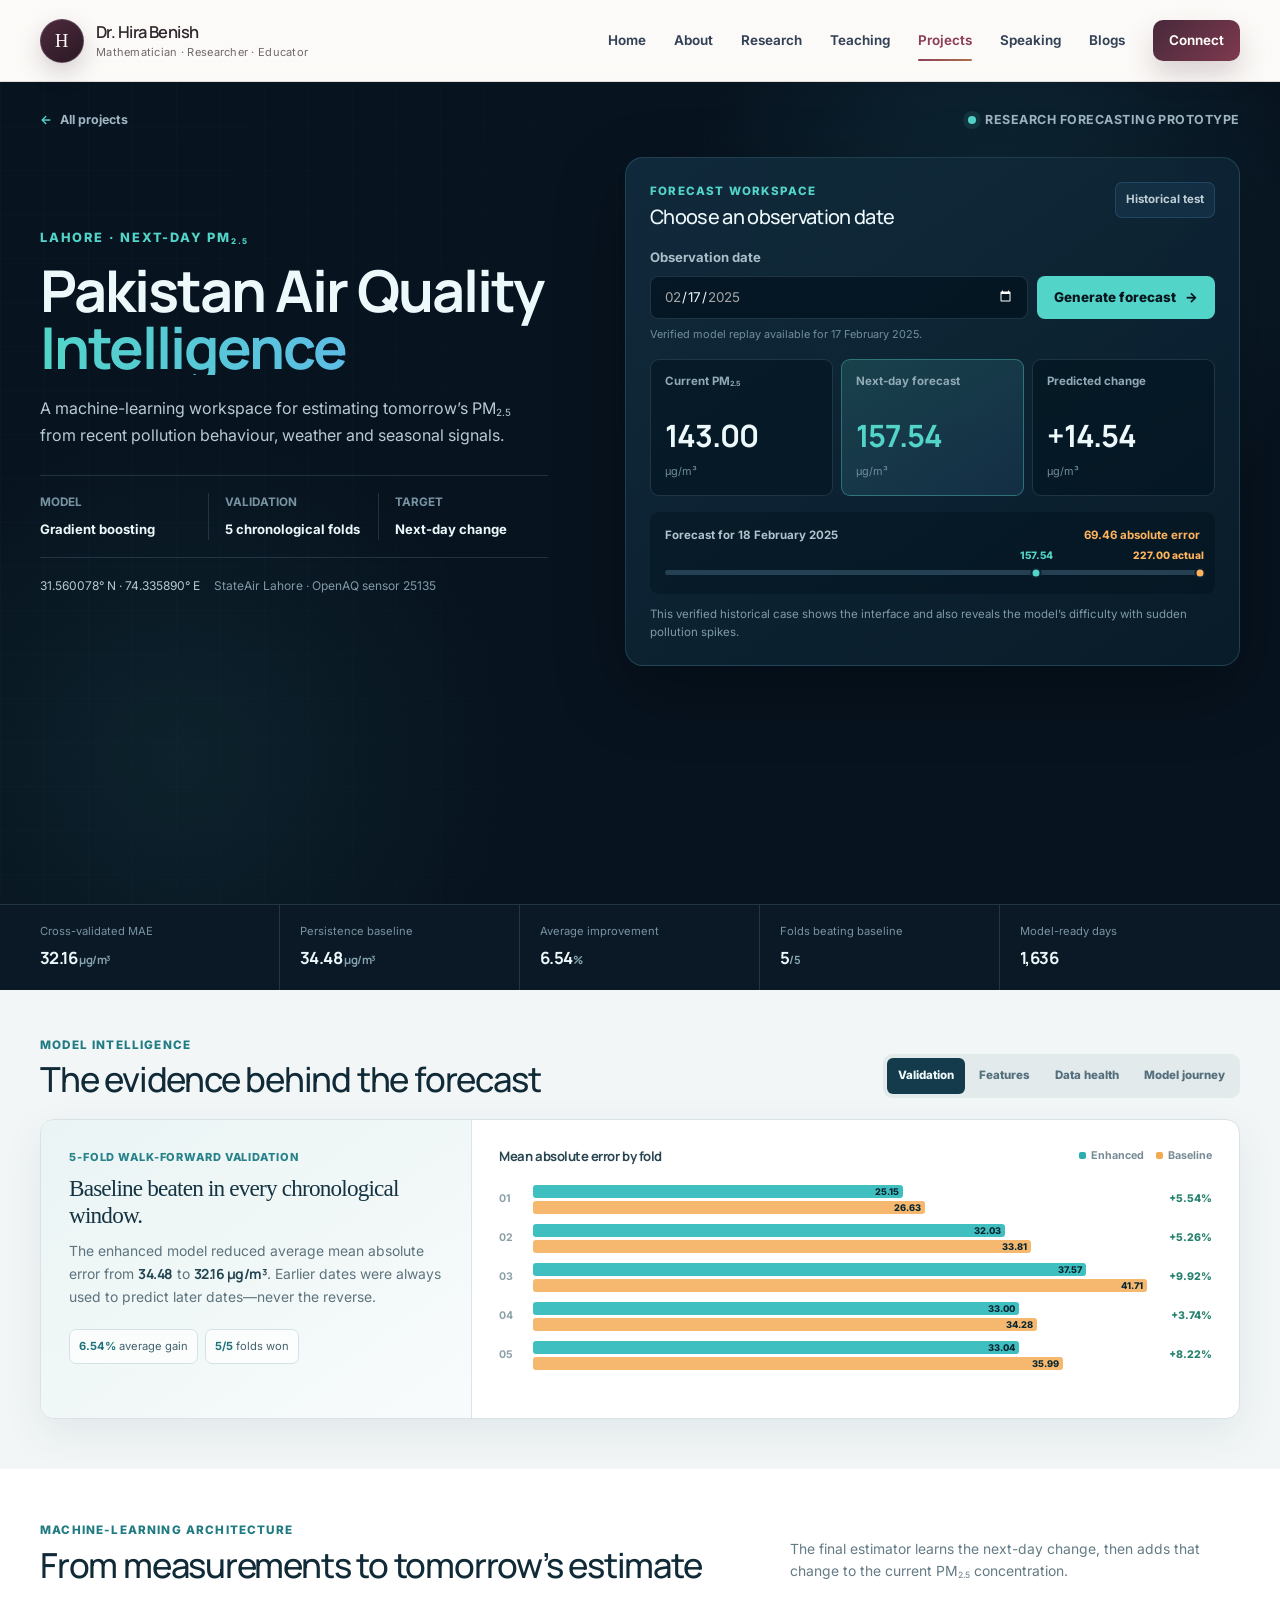
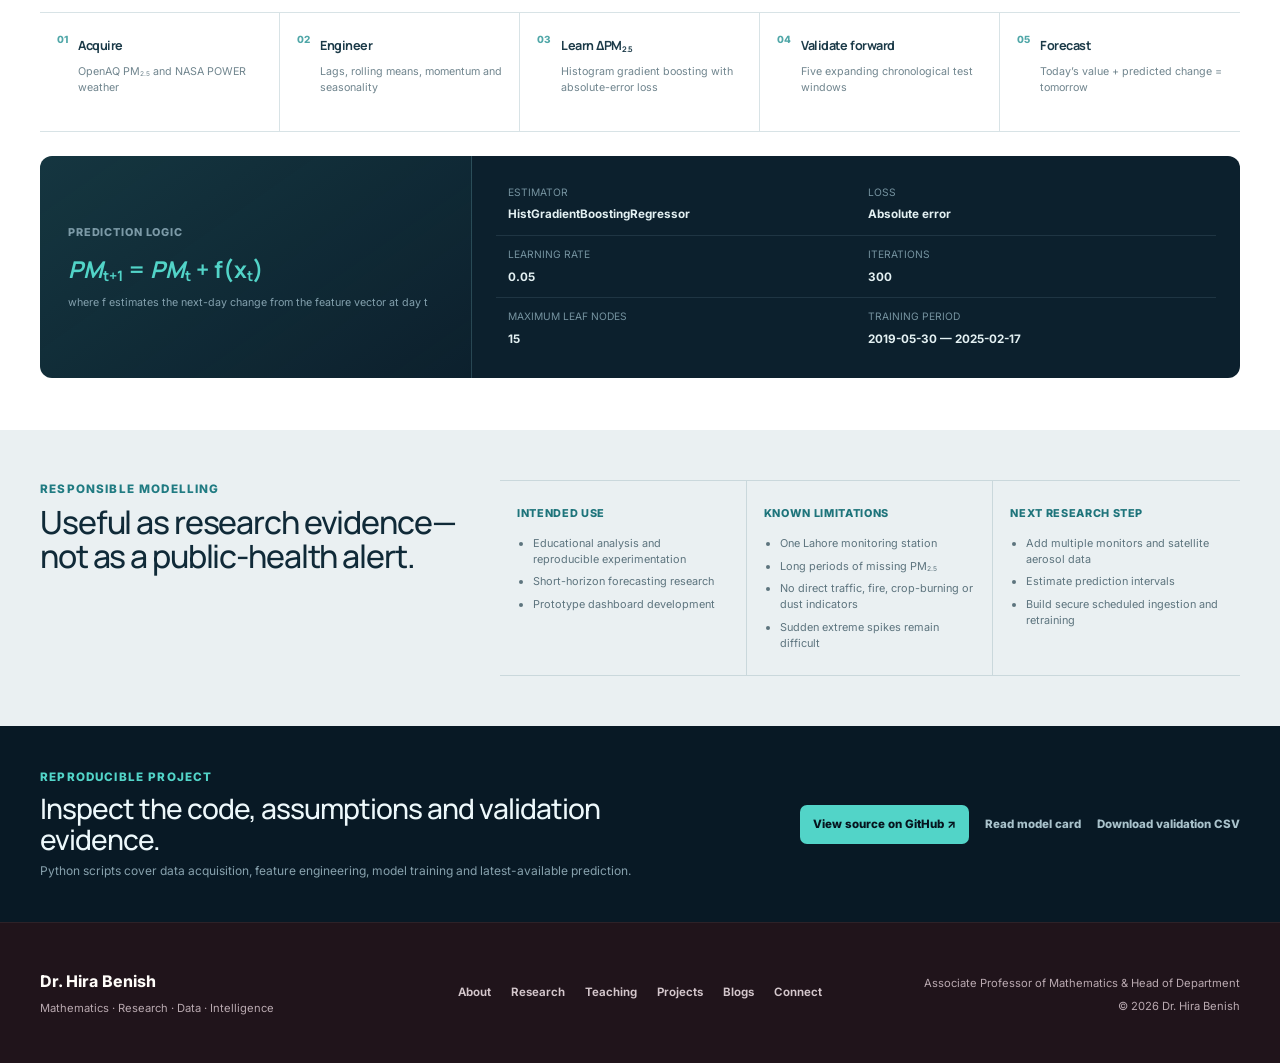
==== commit 932999dd: "Redesign air quality project as ML forecast workspace" ====
--- a/projects/pakistan-air-quality-intelligence/index.html
+++ b/projects/pakistan-air-quality-intelligence/index.html
@@ -3,23 +3,22 @@
 <head>
     <meta charset="UTF-8">
     <meta name="viewport" content="width=device-width, initial-scale=1.0">
-    <meta name="description" content="Pakistan Air Quality Intelligence: a reproducible next-day PM2.5 forecasting case study for Lahore using OpenAQ, NASA POWER weather data and time-aware machine learning validation.">
-    <meta name="theme-color" content="#35212f">
+    <meta name="description" content="Pakistan Air Quality Intelligence: an interactive next-day PM2.5 forecasting workspace for Lahore using OpenAQ, NASA POWER and time-aware machine learning validation.">
+    <meta name="theme-color" content="#07131f">
     <link rel="canonical" href="https://drhirabenish.github.io/projects/pakistan-air-quality-intelligence/">
     <link rel="icon" href="../../assets/favicon.svg" type="image/svg+xml">
     <meta property="og:type" content="article">
     <meta property="og:title" content="Pakistan Air Quality Intelligence | Dr. Hira Benish">
-    <meta property="og:description" content="An evidence-led Lahore PM2.5 forecasting case study with OpenAQ observations, NASA POWER weather, time-series validation and an interactive model dashboard.">
+    <meta property="og:description" content="Explore a compact next-day PM2.5 prediction workspace and time-aware validation results for Lahore.">
     <meta property="og:url" content="https://drhirabenish.github.io/projects/pakistan-air-quality-intelligence/">
     <title>Pakistan Air Quality Intelligence | Dr. Hira Benish</title>
     <link rel="preconnect" href="https://fonts.googleapis.com">
     <link rel="preconnect" href="https://fonts.gstatic.com" crossorigin>
-    <link href="https://fonts.googleapis.com/css2?family=Inter:wght@400;500;600;700&amp;family=Source+Serif+4:opsz,wght@8..60,500;8..60,600&amp;display=swap" rel="stylesheet">
-    <link rel="stylesheet" href="../../css/style.css?v=20">
-    <link rel="stylesheet" href="../retail-sales-analysis/project.css?v=2">
-    <link rel="stylesheet" href="project.css?v=1">
+    <link href="https://fonts.googleapis.com/css2?family=Inter:wght@400;500;600;700&amp;family=Manrope:wght@500;600;700;800&amp;display=swap" rel="stylesheet">
+    <link rel="stylesheet" href="../../css/style.css?v=19">
+    <link rel="stylesheet" href="project.css?v=3">
 </head>
-<body data-page="projects" class="retail-case-study air-quality-case-study">
+<body data-page="projects" class="aq-ml-page">
     <a class="skip-link" href="#main-content">Skip to main content</a>
     <header class="site-header" id="site-header">
         <div class="container nav-shell">
@@ -30,165 +29,194 @@
     </header>
 
     <main id="main-content">
-        <section class="case-hero aq-hero">
-            <div class="case-grid" aria-hidden="true"></div>
-            <div class="container case-hero-layout">
-                <div class="case-hero-copy" data-reveal>
-                    <a class="case-breadcrumb" href="../../projects.html"><span>←</span> Projects</a>
-                    <p class="eyebrow"><span></span> Machine Learning · Predictive case study</p>
-                    <h1>Pakistan Air Quality <em>Intelligence</em></h1>
-                    <p class="case-deck">A next-day PM<sub>2.5</sub> forecasting study for Lahore that combines ground observations, weather signals and time-aware validation—while keeping uncertainty visible.</p>
-                    <div class="case-actions">
-                        <a class="button button-primary" href="#dashboard">Explore the dashboard <span>↓</span></a>
-                        <a class="case-text-link" href="https://github.com/DrHiraBenish/DrHiraBenish.github.io/tree/main/project-code/pakistan-air-quality-intelligence" target="_blank" rel="noopener noreferrer">View technical project files <span>↗</span></a>
-                    </div>
-                    <ul class="case-tags" aria-label="Tools and data sources used"><li>Python</li><li>OpenAQ</li><li>NASA POWER</li><li>scikit-learn</li></ul>
-                </div>
-
-                <aside class="case-hero-card aq-hero-card" data-reveal data-delay="100" aria-label="Project snapshot">
-                    <div class="hero-card-heading"><span>Project snapshot</span><b>2019–2025</b></div>
-                    <div class="hero-card-total"><span>Cross-validated model MAE</span><strong>32.16</strong><small>µg/m³ · next-day PM<sub>2.5</sub></small></div>
-                    <div class="hero-card-metrics">
-                        <div><strong>1,636</strong><span>modelling rows</span></div>
-                        <div><strong>5 / 5</strong><span>folds beat baseline</span></div>
-                        <div><strong>6.54%</strong><span>average improvement</span></div>
-                        <div><strong>2,113</strong><span>calendar days checked</span></div>
-                    </div>
-                    <div class="hero-sparkline aq-sparkline" aria-hidden="true"><i style="--h:55.4%"></i><i style="--h:52.6%"></i><i style="--h:99.2%"></i><i style="--h:37.4%"></i><i style="--h:82.2%"></i></div>
-                    <p class="hero-card-note"><span></span> Five chronological validation folds · no random split</p>
-                </aside>
-            </div>
-        </section>
-
-        <section class="case-introduction case-section">
-            <div class="container case-intro-layout">
-                <div data-reveal><p class="case-index">01 / Purpose</p><h2>Forecast tomorrow without pretending the atmosphere is simple.</h2></div>
-                <div class="case-intro-copy" data-reveal data-delay="80">
-                    <p class="case-lead">The project asks a practical regression question: given Lahore’s recent PM<sub>2.5</sub> behaviour and current weather, what concentration should be expected the next day?</p>
-                    <p>Daily StateAir observations from OpenAQ are aligned with temperature, relative humidity, wind speed and precipitation from NASA POWER. Recent pollution history, rolling statistics, weather changes and seasonal cycles become inputs to a model that predicts the next-day change in PM<sub>2.5</sub>.</p>
-                    <p class="case-principle"><span>Modelling principle</span> Respect time order, compare every model with a strong persistence baseline, and leave long data gaps unfilled.</p>
-                </div>
-            </div>
-        </section>
-
-        <section class="question-section case-section">
+        <section class="forecast-stage">
+            <div class="forecast-grid" aria-hidden="true"></div>
             <div class="container">
-                <div class="case-heading" data-reveal><p class="case-index">02 / Questions</p><h2>Four questions shape the investigation.</h2></div>
-                <ol class="question-grid aq-question-grid">
-                    <li data-reveal><span>01</span><p>How complete and reliable is the Lahore PM<sub>2.5</sub> record?</p></li>
-                    <li data-reveal data-delay="50"><span>02</span><p>Do weather signals improve a recent-value forecast?</p></li>
-                    <li data-reveal data-delay="100"><span>03</span><p>Does predicting daily change generalise across time?</p></li>
-                    <li data-reveal data-delay="150"><span>04</span><p>Where does the model still fail—especially during abrupt spikes?</p></li>
+                <div class="forecast-topline">
+                    <a href="../../projects.html"><span>←</span> All projects</a>
+                    <p><i></i> Research forecasting prototype</p>
+                </div>
+
+                <div class="forecast-layout">
+                    <div class="forecast-intro">
+                        <p class="forecast-eyebrow">Lahore · Next-day PM<sub>2.5</sub></p>
+                        <h1>Pakistan Air Quality <span>Intelligence</span></h1>
+                        <p class="forecast-deck">A machine-learning workspace for estimating tomorrow’s PM<sub>2.5</sub> from recent pollution behaviour, weather and seasonal signals.</p>
+                        <dl class="forecast-facts">
+                            <div><dt>Model</dt><dd>Gradient boosting</dd></div>
+                            <div><dt>Validation</dt><dd>5 chronological folds</dd></div>
+                            <div><dt>Target</dt><dd>Next-day change</dd></div>
+                        </dl>
+                        <p class="station-note"><span>31.560078° N · 74.335890° E</span> StateAir Lahore · OpenAQ sensor 25135</p>
+                    </div>
+
+                    <section class="forecast-console" aria-labelledby="forecast-console-title">
+                        <div class="console-heading">
+                            <div><p>Forecast workspace</p><h2 id="forecast-console-title">Choose an observation date</h2></div>
+                            <span>Historical test</span>
+                        </div>
+
+                        <form class="forecast-form" data-forecast-form>
+                            <label for="observation-date">Observation date</label>
+                            <div><input id="observation-date" name="observation-date" type="date" value="2025-02-17" min="2025-02-17" max="2025-02-17" required><button type="submit">Generate forecast <span>→</span></button></div>
+                            <small>Verified model replay available for 17 February 2025.</small>
+                        </form>
+
+                        <div class="prediction-grid" aria-live="polite">
+                            <article><span>Current PM<sub>2.5</sub></span><strong data-current-pm>143.00</strong><small>µg/m³</small></article>
+                            <article class="prediction-primary"><span>Next-day forecast</span><strong data-predicted-pm>157.54</strong><small>µg/m³</small></article>
+                            <article><span>Predicted change</span><strong data-predicted-change>+14.54</strong><small>µg/m³</small></article>
+                        </div>
+
+                        <div class="forecast-comparison">
+                            <div class="comparison-heading"><span data-forecast-date>Forecast for 18 February 2025</span><b data-error-label>69.46 absolute error</b></div>
+                            <div class="comparison-track" data-comparison-track aria-label="Predicted PM2.5 157.54 compared with actual PM2.5 227.00"><i class="forecast-marker" data-forecast-marker style="--position:69.4%"><span>157.54</span></i><i class="actual-marker" data-actual-marker style="--position:100%"><span>227.00 actual</span></i></div>
+                        </div>
+
+                        <p class="console-message" data-console-message>This verified historical case shows the interface and also reveals the model’s difficulty with sudden pollution spikes.</p>
+                    </section>
+                </div>
+            </div>
+        </section>
+
+        <section class="evidence-strip" aria-label="Core model evidence">
+            <div class="container evidence-grid">
+                <div><span>Cross-validated MAE</span><strong>32.16 <small>µg/m³</small></strong></div>
+                <div><span>Persistence baseline</span><strong>34.48 <small>µg/m³</small></strong></div>
+                <div><span>Average improvement</span><strong>6.54<small>%</small></strong></div>
+                <div><span>Folds beating baseline</span><strong>5<small>/5</small></strong></div>
+                <div><span>Model-ready days</span><strong>1,636</strong></div>
+            </div>
+        </section>
+
+        <section class="model-dashboard" aria-labelledby="dashboard-title">
+            <div class="container">
+                <div class="dashboard-heading">
+                    <div><p>Model intelligence</p><h2 id="dashboard-title">The evidence behind the forecast</h2></div>
+                    <div class="dashboard-tabs" role="tablist" aria-label="Model dashboard views">
+                        <button class="is-active" id="validation-tab" type="button" role="tab" aria-selected="true" aria-controls="validation-panel" data-dashboard-tab="validation-panel">Validation</button>
+                        <button id="features-tab" type="button" role="tab" aria-selected="false" aria-controls="features-panel" data-dashboard-tab="features-panel">Features</button>
+                        <button id="health-tab" type="button" role="tab" aria-selected="false" aria-controls="health-panel" data-dashboard-tab="health-panel">Data health</button>
+                        <button id="journey-tab" type="button" role="tab" aria-selected="false" aria-controls="journey-panel" data-dashboard-tab="journey-panel">Model journey</button>
+                    </div>
+                </div>
+
+                <div class="dashboard-panel is-active" id="validation-panel" role="tabpanel" aria-labelledby="validation-tab" data-dashboard-panel>
+                    <div class="panel-narrative">
+                        <p class="panel-kicker">5-fold walk-forward validation</p>
+                        <h3>Baseline beaten in every chronological window.</h3>
+                        <p>The enhanced model reduced average mean absolute error from <strong>34.48</strong> to <strong>32.16 µg/m³</strong>. Earlier dates were always used to predict later dates—never the reverse.</p>
+                        <div class="mini-metric-row"><span><b>6.54%</b> average gain</span><span><b>5/5</b> folds won</span></div>
+                    </div>
+                    <div class="fold-chart" role="img" aria-label="Enhanced model and baseline mean absolute error for five chronological folds">
+                        <div class="chart-heading"><strong>Mean absolute error by fold</strong><div><span class="model-key">Enhanced</span><span class="baseline-key">Baseline</span></div></div>
+                        <div class="fold-row"><b>01</b><div><i class="model-bar" style="--bar:59.9%"><span>25.15</span></i><i class="baseline-bar" style="--bar:63.4%"><span>26.63</span></i></div><em>+5.54%</em></div>
+                        <div class="fold-row"><b>02</b><div><i class="model-bar" style="--bar:76.3%"><span>32.03</span></i><i class="baseline-bar" style="--bar:80.5%"><span>33.81</span></i></div><em>+5.26%</em></div>
+                        <div class="fold-row"><b>03</b><div><i class="model-bar" style="--bar:89.5%"><span>37.57</span></i><i class="baseline-bar" style="--bar:99.3%"><span>41.71</span></i></div><em>+9.92%</em></div>
+                        <div class="fold-row"><b>04</b><div><i class="model-bar" style="--bar:78.6%"><span>33.00</span></i><i class="baseline-bar" style="--bar:81.6%"><span>34.28</span></i></div><em>+3.74%</em></div>
+                        <div class="fold-row"><b>05</b><div><i class="model-bar" style="--bar:78.7%"><span>33.04</span></i><i class="baseline-bar" style="--bar:85.7%"><span>35.99</span></i></div><em>+8.22%</em></div>
+                    </div>
+                </div>
+
+                <div class="dashboard-panel" id="features-panel" role="tabpanel" aria-labelledby="features-tab" data-dashboard-panel hidden>
+                    <div class="panel-narrative">
+                        <p class="panel-kicker">Signal investigation</p>
+                        <h3>Recent pollution behaviour carries the strongest signal.</h3>
+                        <p>This ranking comes from the exploratory Random Forest model. It is shown as diagnostic evidence—not as feature importance from the final gradient-boosting estimator.</p>
+                        <div class="feature-groups"><span>Pollution lags</span><span>Rolling statistics</span><span>Weather</span><span>Seasonality</span></div>
+                    </div>
+                    <div class="importance-chart" role="img" aria-label="Exploratory Random Forest feature importance ranking">
+                        <div class="chart-heading"><strong>Exploratory importance</strong><small>Share of model importance</small></div>
+                        <div class="importance-row"><span>3-day PM<sub>2.5</sub> mean</span><i><b style="--bar:100%"></b></i><strong>39.93%</strong></div>
+                        <div class="importance-row"><span>Current PM<sub>2.5</sub></span><i><b style="--bar:77.1%"></b></i><strong>30.78%</strong></div>
+                        <div class="importance-row"><span>1-day PM<sub>2.5</sub> lag</span><i><b style="--bar:17.3%"></b></i><strong>6.89%</strong></div>
+                        <div class="importance-row"><span>Temperature</span><i><b style="--bar:14.8%"></b></i><strong>5.90%</strong></div>
+                        <div class="importance-row"><span>Wind speed</span><i><b style="--bar:13.5%"></b></i><strong>5.39%</strong></div>
+                        <div class="importance-row"><span>7-day PM<sub>2.5</sub> mean</span><i><b style="--bar:9.2%"></b></i><strong>3.66%</strong></div>
+                    </div>
+                </div>
+
+                <div class="dashboard-panel" id="health-panel" role="tabpanel" aria-labelledby="health-tab" data-dashboard-panel hidden>
+                    <div class="panel-narrative">
+                        <p class="panel-kicker">23 May 2019 — 4 March 2025</p>
+                        <h3>Missing observations were handled conservatively.</h3>
+                        <p>Only complete PM<sub>2.5</sub> gaps of three days or fewer were interpolated. Longer gaps remained missing and were excluded from modelling.</p>
+                        <div class="missing-summary"><span><b>351</b> missing days found</span><span><b>46</b> short-gap values filled</span><span><b>305</b> remained missing</span></div>
+                    </div>
+                    <div class="data-funnel" aria-label="Data retention from calendar audit to model-ready rows">
+                        <div><span><b>2,113</b> calendar days</span><i><b style="--bar:100%"></b></i><em>100%</em></div>
+                        <div><span><b>2,038</b> PM<sub>2.5</sub> rows received</span><i><b style="--bar:96.5%"></b></i><em>96.5%</em></div>
+                        <div><span><b>1,808</b> cleaned values</span><i><b style="--bar:85.6%"></b></i><em>85.6%</em></div>
+                        <div><span><b>1,636</b> model-ready rows</span><i><b style="--bar:77.4%"></b></i><em>77.4%</em></div>
+                    </div>
+                </div>
+
+                <div class="dashboard-panel" id="journey-panel" role="tabpanel" aria-labelledby="journey-tab" data-dashboard-panel hidden>
+                    <div class="panel-narrative">
+                        <p class="panel-kicker">Model development</p>
+                        <h3>The target formulation mattered more than complexity alone.</h3>
+                        <p>Predicting tomorrow’s change produced a more consistent improvement than directly predicting tomorrow’s concentration.</p>
+                    </div>
+                    <ol class="model-journey" aria-label="Multi-year model development results">
+                        <li><span>01</span><p>Persistence baseline<small>Tomorrow = today</small></p><strong>34.48</strong></li>
+                        <li><span>02</span><p>Random Forest<small>Weather + pollution history</small></p><strong>33.20</strong></li>
+                        <li><span>03</span><p>Change model<small>Predict next-day difference</small></p><strong>32.34</strong></li>
+                        <li class="is-best"><span>04</span><p>Enhanced boosting<small>Trend + interactions + seasonality</small></p><strong>32.16</strong></li>
+                    </ol>
+                </div>
+            </div>
+        </section>
+
+        <section class="model-workflow" aria-labelledby="workflow-title">
+            <div class="container">
+                <div class="workflow-heading"><div><p>Machine-learning architecture</p><h2 id="workflow-title">From measurements to tomorrow’s estimate</h2></div><p>The final estimator learns the next-day change, then adds that change to the current PM<sub>2.5</sub> concentration.</p></div>
+                <ol class="workflow-track">
+                    <li><span>01</span><div><strong>Acquire</strong><p>OpenAQ PM<sub>2.5</sub> and NASA POWER weather</p></div></li>
+                    <li><span>02</span><div><strong>Engineer</strong><p>Lags, rolling means, momentum and seasonality</p></div></li>
+                    <li><span>03</span><div><strong>Learn ΔPM<sub>2.5</sub></strong><p>Histogram gradient boosting with absolute-error loss</p></div></li>
+                    <li><span>04</span><div><strong>Validate forward</strong><p>Five expanding chronological test windows</p></div></li>
+                    <li><span>05</span><div><strong>Forecast</strong><p>Today’s value + predicted change = tomorrow</p></div></li>
                 </ol>
-            </div>
-        </section>
-
-        <section class="method-section case-section">
-            <div class="container">
-                <div class="case-heading case-heading-light" data-reveal><p class="case-index">03 / Method</p><h2>A time-aware route from APIs to a tested forecast.</h2><p>Each stage protects the next from leakage, invented values or overly optimistic evaluation.</p></div>
-                <ol class="method-flow" aria-label="Forecasting workflow">
-                    <li data-reveal><span>01</span><strong>Acquire</strong><p>Collect Lahore PM<sub>2.5</sub> and local weather by date.</p></li>
-                    <li data-reveal data-delay="50"><span>02</span><strong>Audit</strong><p>Reindex the calendar and measure missing periods.</p></li>
-                    <li data-reveal data-delay="100"><span>03</span><strong>Engineer</strong><p>Create lags, rolling signals, momentum and seasonality.</p></li>
-                    <li data-reveal data-delay="150"><span>04</span><strong>Validate</strong><p>Use five expanding chronological train–test folds.</p></li>
-                    <li data-reveal data-delay="200"><span>05</span><strong>Compare</strong><p>Require improvement over tomorrow-equals-today.</p></li>
-                </ol>
-            </div>
-        </section>
-
-        <section class="quality-section case-section">
-            <div class="container quality-layout">
-                <div class="quality-score" data-reveal aria-label="85.6 percent of calendar days have a cleaned PM2.5 value"><span>Usable cleaned PM<sub>2.5</sub></span><strong>85.6<sup>%</sup></strong><div><i style="width:85.6%"></i></div><small>1,808 of 2,113 calendar days</small></div>
-                <div class="quality-copy" data-reveal data-delay="80"><p class="case-index">04 / Data quality</p><h2>Short gaps were repaired; long gaps stayed visible.</h2><p>The calendar audit found 351 missing PM<sub>2.5</sub> days after aligning the full period. Linear interpolation was restricted to complete gaps of three days or fewer, filling 46 values and leaving 305 unavailable.</p><ul><li>2,038 daily PM<sub>2.5</sub> records received</li><li>75 calendar dates absent from the response</li><li>47 days in the longest gap</li><li>14 gaps longer than seven days</li></ul><p class="quality-note"><strong>Decision:</strong> exclude remaining gaps from modelling rather than manufacture pollution trajectories across long periods.</p></div>
-            </div>
-        </section>
-
-        <section class="explorer-section case-section aq-dashboard-section" id="dashboard">
-            <div class="container">
-                <div class="explorer-heading" data-reveal>
-                    <div><p class="case-index">05 / Validation dashboard</p><h2>Performance across time—not one lucky split.</h2></div>
-                    <div class="metric-switch" role="group" aria-label="Select validation metric"><button type="button" class="is-active" data-validation-metric="model" aria-pressed="true">Model MAE</button><button type="button" data-validation-metric="baseline" aria-pressed="false">Baseline MAE</button><button type="button" data-validation-metric="improvement" aria-pressed="false">Improvement</button></div>
-                </div>
-                <div class="data-explorer aq-validation-board" data-reveal data-delay="80">
-                    <div class="explorer-summary" aria-live="polite">
-                        <p>Selected fold</p><strong data-fold-label>Fold 3</strong><div><span data-fold-value>37.57 µg/m³ model MAE</span><small data-fold-detail>41.71 baseline MAE · 9.92% improvement</small></div>
-                    </div>
-                    <div class="aq-chart-shell"><div class="aq-y-axis" aria-hidden="true"><span data-axis-high>40</span><span data-axis-mid>20</span><span>0</span></div><div class="aq-fold-chart" data-fold-chart role="list" aria-label="Model mean absolute error for five chronological validation folds"></div></div>
-                    <div class="aq-dashboard-footer"><p>Select or focus a bar to inspect its test fold. MAE is reported in µg/m³; lower is better.</p><div><span>Average model</span><strong data-average-model>32.16</strong><span>Average baseline</span><strong data-average-baseline>34.48</strong></div></div>
-                </div>
-
-                <div class="aq-dashboard-grid">
-                    <article class="aq-panel" data-reveal>
-                        <div class="aq-panel-heading"><div><p class="case-index">Model progression</p><h3>Each change had to earn its place.</h3></div><span>Comparable multi-year CV</span></div>
-                        <div class="aq-model-list" role="list" aria-label="Average mean absolute error by model">
-                            <button type="button" data-model-index="0" role="listitem"><span>Persistence baseline</span><i style="--score:100%"></i><strong>34.48</strong></button>
-                            <button type="button" data-model-index="1" role="listitem"><span>Random Forest · direct PM<sub>2.5</sub></span><i style="--score:96.3%"></i><strong>33.20</strong></button>
-                            <button type="button" data-model-index="2" role="listitem"><span>Gradient boost · change target</span><i style="--score:93.8%"></i><strong>32.34</strong></button>
-                            <button type="button" class="is-selected" data-model-index="3" role="listitem"><span>Enhanced change model</span><i style="--score:93.3%"></i><strong>32.16</strong></button>
-                        </div>
-                        <p class="aq-panel-note" data-model-note>The enhanced change model adds short-term pollution and weather momentum plus annual seasonality. It delivered the lowest average MAE.</p>
-                    </article>
-
-                    <article class="aq-panel aq-feature-panel" data-reveal data-delay="80">
-                        <div class="aq-panel-heading"><div><p class="case-index">Signal explorer</p><h3>Recent air quality carries most of the signal.</h3></div><div class="aq-mini-switch" role="group" aria-label="Select feature importance view"><button type="button" class="is-active" data-feature-view="groups" aria-pressed="true">Groups</button><button type="button" data-feature-view="features" aria-pressed="false">Features</button></div></div>
-                        <div class="aq-feature-chart" data-feature-chart aria-live="polite"></div>
-                        <p class="aq-panel-note">Importance comes from the earlier Random Forest diagnostic. It describes predictive contribution, not causation, and is not the final gradient-boosting model.</p>
-                    </article>
-                </div>
-            </div>
-        </section>
-
-        <section class="findings-section case-section" id="findings">
-            <div class="container">
-                <div class="case-heading" data-reveal><p class="case-index">06 / Findings</p><h2>What the evidence supports.</h2><p>The useful result is not a single score; it is a pattern that persists across chronological tests.</p></div>
-
-                <div class="aq-finding-grid">
-                    <article class="aq-finding" data-reveal><span class="finding-number">01</span><h3>Change modelling generalised.</h3><p>The enhanced model beat persistence in all five folds, with improvements from <strong>3.74%</strong> to <strong>9.92%</strong>.</p><small>Average improvement · 6.54%</small></article>
-                    <article class="aq-finding" data-reveal data-delay="50"><span class="finding-number">02</span><h3>Recent exposure dominated.</h3><p>The three-day mean and current PM<sub>2.5</sub> carried about <strong>70.7%</strong> of earlier Random Forest importance.</p><small>Predictive importance · not causal attribution</small></article>
-                    <article class="aq-finding" data-reveal data-delay="100"><span class="finding-number">03</span><h3>Weather added context.</h3><p>Temperature, wind, humidity and precipitation contributed about <strong>16.7%</strong> of the earlier importance.</p><small>NASA POWER daily meteorology</small></article>
-                    <article class="aq-finding" data-reveal data-delay="150"><span class="finding-number">04</span><h3>Sudden spikes remain hard.</h3><p>For 18 February 2025, the model forecast <strong>157.54</strong> while the observed value was <strong>227.0</strong> µg/m³.</p><small>Diagnostic example · absolute error 69.46</small></article>
-                </div>
-            </div>
-        </section>
-
-        <section class="uncertainty-section case-section aq-uncertainty">
-            <div class="container uncertainty-layout">
-                <div data-reveal><p class="case-index">07 / Statistical perspective</p><h2>A forecast is conditional evidence, not an air-quality guarantee.</h2><p>MAE summarises typical absolute error, but it does not cap the error on a severe day. The held-out folds show that performance changes through time, and the spike diagnostic shows why operational warnings need extra safeguards.</p></div>
-                <div class="interval-cards" data-reveal data-delay="80"><article><span>Best fold</span><strong>25.15</strong><p>Model MAE</p><b>5.54% better than baseline</b></article><article><span>Hardest fold</span><strong>37.57</strong><p>Model MAE</p><b>9.92% better than baseline</b></article></div>
-            </div>
-        </section>
-
-        <section class="data-section case-section">
-            <div class="container data-layout">
-                <div class="data-copy" data-reveal><p class="case-index">08 / Data</p><h2>Two sources aligned on one daily calendar.</h2><p>The air-quality station anchors the target. Weather measurements provide local environmental context without replacing direct pollution observations.</p></div>
-                <div class="data-table-wrap" data-reveal data-delay="80"><table><caption class="sr-only">Pakistan Air Quality Intelligence data fields</caption><thead><tr><th>Field group</th><th>Source</th><th>Use</th></tr></thead><tbody><tr><td><code>pm25_ug_m3</code></td><td>OpenAQ · StateAir Lahore</td><td>Daily target and recent-history features</td></tr><tr><td><code>temperature_c</code></td><td>NASA POWER · T2M</td><td>Daily temperature and momentum</td></tr><tr><td><code>relative_humidity_percent</code></td><td>NASA POWER · RH2M</td><td>Moisture conditions and daily change</td></tr><tr><td><code>wind_speed_m_s</code></td><td>NASA POWER · WS10M</td><td>Dispersion context and daily change</td></tr><tr><td><code>precipitation_mm</code></td><td>NASA POWER · PRECTOTCORR</td><td>Daily and rolling precipitation context</td></tr><tr><td><code>annual_sin / annual_cos</code></td><td>Engineered</td><td>Cyclical annual seasonality</td></tr></tbody></table></div>
-            </div>
-        </section>
-
-        <section class="limitations-section case-section">
-            <div class="container">
-                <div class="case-heading" data-reveal><p class="case-index">09 / Boundaries</p><h2>What this project does not claim.</h2></div>
-                <div class="limitations-grid"><article data-reveal><span>Spatial coverage</span><p>One Lahore monitor cannot represent every neighbourhood or all of Pakistan.</p></article><article data-reveal data-delay="40"><span>Data gaps</span><p>Long missing periods reduce training coverage and may conceal unusual episodes.</p></article><article data-reveal data-delay="80"><span>Emission drivers</span><p>Traffic, industry, crop burning and dust-event variables are not directly included.</p></article><article data-reveal data-delay="120"><span>Operations</span><p>The saved model is a research artefact, not a live health-warning service.</p></article></div>
-                <div class="next-data" data-reveal><span>Recommended next phase</span><p>Add multiple Lahore monitors, satellite aerosol information, boundary-layer and wind-direction variables, event indicators and a live ingestion pipeline—then test prediction intervals and spike-sensitive losses.</p></div>
-            </div>
-        </section>
-
-        <section class="technical-section case-section">
-            <div class="container technical-layout">
-                <div data-reveal><p class="case-index">10 / Reproduce the work</p><h2>The workflow is documented for inspection and extension.</h2><p>The GitHub project folder contains setup guidance, safe API-key handling, acquisition scripts, modelling code, validation results and the feature definitions behind this case study. The private OpenAQ key is excluded.</p><div class="technical-actions"><a class="button button-primary" href="https://github.com/DrHiraBenish/DrHiraBenish.github.io/tree/main/project-code/pakistan-air-quality-intelligence" target="_blank" rel="noopener noreferrer">View project files on GitHub <span>↗</span></a><a class="case-text-link" href="https://docs.openaq.org/" target="_blank" rel="noopener noreferrer">OpenAQ documentation <span>↗</span></a></div></div>
-                <div class="code-window" data-reveal data-delay="80" aria-label="Example commands for reproducing the project"><div><i></i><i></i><i></i><span>terminal</span></div><pre><code><span>$</span> conda activate pakistan-air-quality
-
-<span>$</span> python src/download_pm25.py
-<span>$</span> python src/download_weather.py
-<span>$</span> python src/train_model.py
-
-<b>✓</b> Validation report regenerated.</code></pre></div>
+
+                <div class="model-specification">
+                    <div class="spec-code" aria-label="Prediction equation">
+                        <span>Prediction logic</span>
+                        <p><i>PM</i><sub>t+1</sub> = <i>PM</i><sub>t</sub> + f(<b>x</b><sub>t</sub>)</p>
+                        <small>where f estimates the next-day change from the feature vector at day t</small>
+                    </div>
+                    <dl>
+                        <div><dt>Estimator</dt><dd>HistGradientBoostingRegressor</dd></div>
+                        <div><dt>Loss</dt><dd>Absolute error</dd></div>
+                        <div><dt>Learning rate</dt><dd>0.05</dd></div>
+                        <div><dt>Iterations</dt><dd>300</dd></div>
+                        <div><dt>Maximum leaf nodes</dt><dd>15</dd></div>
+                        <div><dt>Training period</dt><dd>2019-05-30 — 2025-02-17</dd></div>
+                    </dl>
+                </div>
+            </div>
+        </section>
+
+        <section class="responsible-model" aria-labelledby="responsible-title">
+            <div class="container responsible-layout">
+                <div class="responsible-heading"><p>Responsible modelling</p><h2 id="responsible-title">Useful as research evidence—not as a public-health alert.</h2></div>
+                <div class="responsible-columns">
+                    <article><span>Intended use</span><ul><li>Educational analysis and reproducible experimentation</li><li>Short-horizon forecasting research</li><li>Prototype dashboard development</li></ul></article>
+                    <article><span>Known limitations</span><ul><li>One Lahore monitoring station</li><li>Long periods of missing PM<sub>2.5</sub></li><li>No direct traffic, fire, crop-burning or dust indicators</li><li>Sudden extreme spikes remain difficult</li></ul></article>
+                    <article><span>Next research step</span><ul><li>Add multiple monitors and satellite aerosol data</li><li>Estimate prediction intervals</li><li>Build secure scheduled ingestion and retraining</li></ul></article>
+                </div>
+            </div>
+        </section>
+
+        <section class="project-source" aria-labelledby="source-title">
+            <div class="container source-shell">
+                <div><p>Reproducible project</p><h2 id="source-title">Inspect the code, assumptions and validation evidence.</h2><span>Python scripts cover data acquisition, feature engineering, model training and latest-available prediction.</span></div>
+                <div class="source-actions"><a class="source-primary" href="https://github.com/DrHiraBenish/DrHiraBenish.github.io/tree/main/project-code/pakistan-air-quality-intelligence" target="_blank" rel="noopener noreferrer">View source on GitHub <span>↗</span></a><a href="https://github.com/DrHiraBenish/DrHiraBenish.github.io/blob/main/project-code/pakistan-air-quality-intelligence/MODEL_CARD.md" target="_blank" rel="noopener noreferrer">Read model card</a><a href="../../project-code/pakistan-air-quality-intelligence/reports/enhanced_model_cv_results.csv" download>Download validation CSV</a></div>
             </div>
         </section>
     </main>
 
     <footer class="site-footer"><div class="container footer-layout"><div><a class="footer-brand" href="../../index.html">Dr. Hira Benish</a><p>Mathematics · Research · Data · Intelligence</p></div><nav aria-label="Footer navigation"><a href="../../about.html">About</a><a href="../../research.html">Research</a><a href="../../teaching.html">Teaching</a><a href="../../projects.html">Projects</a><a href="../../blogs.html">Blogs</a><a href="../../contact.html">Connect</a></nav><div class="footer-meta"><p>Associate Professor of Mathematics &amp; Head of Department</p><p>© <span data-current-year>2026</span> Dr. Hira Benish</p></div></div></footer>
     <script src="../../js/script.js?v=9"></script>
-    <script src="project.js?v=1"></script>
+    <script src="project.js?v=3"></script>
 </body>
 </html>
--- a/projects/pakistan-air-quality-intelligence/project.css
+++ b/projects/pakistan-air-quality-intelligence/project.css
@@ -1,497 +1,1194 @@
-.air-quality-case-study {
-    --aq-sage: #51766f;
-    --aq-sage-deep: #24443f;
-    --aq-mist: #e8f0ed;
-    --aq-amber: #bd7a49;
-    --case-plum: #7f394f;
-    --case-plum-deep: #2a1823;
-    --case-bronze: #ad7049;
-    --case-rose: #c87f90;
-    --case-paper: #fffdfa;
-    --case-wash: #f5ece7;
-}
-
-.air-quality-case-study sub {
+.aq-ml-page {
+    --aq-night: #07131f;
+    --aq-panel: #0d2030;
+    --aq-cyan: #52d4c8;
+    --aq-blue: #64aef7;
+    --aq-amber: #ffb35c;
+    --aq-white: #edf8fb;
+    --aq-muted: #9fb5c2;
+    --aq-line: rgba(164, 205, 221, 0.16);
+    --aq-light-bg: #f2f6f7;
+    font-family: Inter, "Segoe UI", Arial, sans-serif;
+    background: var(--aq-light-bg);
+}
+
+.aq-ml-page h1,
+.aq-ml-page h2,
+.aq-ml-page strong {
+    font-family: Manrope, Inter, sans-serif;
+    letter-spacing: -0.035em;
+}
+
+.aq-ml-page sub {
     font-size: 0.62em;
     vertical-align: -0.2em;
 }
 
-.aq-hero {
+.forecast-stage {
+    position: relative;
+    overflow: hidden;
+    min-height: calc(100vh - 78px);
+    padding: 27px 0 34px;
+    color: var(--aq-white);
     background:
-        radial-gradient(circle at 87% 16%, rgba(81, 118, 111, 0.18), transparent 27%),
-        radial-gradient(circle at 14% 92%, rgba(173, 112, 73, 0.12), transparent 27%),
-        linear-gradient(135deg, #fffdfa, #edf2ef);
-}
-
-.aq-hero-card {
-    background:
-        linear-gradient(145deg, rgba(255, 255, 255, 0.06), transparent 45%),
-        linear-gradient(145deg, #1d302e, #355950);
-    box-shadow: 26px 28px 0 rgba(81, 118, 111, 0.09), 0 34px 80px rgba(36, 68, 63, 0.22);
-}
-
-.aq-hero-card .hero-card-heading b,
-.aq-hero-card .hero-card-metrics strong {
-    color: #e7c19b;
-}
-
-.aq-hero-card .hero-card-metrics > div {
-    background: rgba(27, 50, 46, 0.9);
-}
-
-.aq-sparkline {
-    justify-content: center;
-    gap: 13px;
-}
-
-.aq-sparkline i {
-    max-width: 42px;
-    background: linear-gradient(to top, rgba(173, 112, 73, 0.5), #e7c19b);
-}
-
-.aq-question-grid {
-    grid-template-columns: repeat(4, 1fr);
-}
-
-.aq-dashboard-section {
-    background:
-        radial-gradient(circle at 92% 2%, rgba(81, 118, 111, 0.1), transparent 24%),
-        #eef2ef;
-}
-
-.aq-validation-board {
-    padding-bottom: 26px;
-}
-
-.aq-chart-shell {
-    display: grid;
-    grid-template-columns: 46px minmax(640px, 1fr);
-    height: 300px;
-    margin-top: 28px;
-    overflow-x: auto;
-}
-
-.aq-y-axis {
-    display: flex;
-    flex-direction: column;
-    justify-content: space-between;
-    padding: 4px 11px 47px 0;
-    color: var(--muted);
-    font-size: 0.68rem;
-    text-align: right;
-}
-
-.aq-fold-chart {
-    display: grid;
-    grid-template-columns: repeat(5, minmax(85px, 1fr));
-    align-items: end;
-    min-width: 640px;
-    padding: 0 22px 0;
-    gap: clamp(12px, 2.5vw, 32px);
-    background:
-        linear-gradient(to bottom, rgba(81, 118, 111, 0.09) 1px, transparent 1px);
-    background-size: 100% 25%;
-    border-bottom: 1px solid rgba(81, 118, 111, 0.24);
-}
-
-.aq-fold-bar {
-    position: relative;
-    display: grid;
-    align-items: end;
-    height: 100%;
-    padding: 0;
-    cursor: pointer;
-    background: transparent;
-    border: 0;
-}
-
-.aq-fold-bar > i {
-    position: relative;
-    display: block;
-    width: min(72px, 78%);
-    height: var(--bar-height);
-    min-height: 7px;
-    margin: 0 auto;
-    background: linear-gradient(to top, rgba(81, 118, 111, 0.72), #75a097);
-    transition: height 300ms ease, background 180ms ease, transform 180ms ease;
-    transform-origin: bottom;
-}
-
-.aq-fold-bar > i::after {
+        radial-gradient(circle at 78% 22%, rgba(46, 142, 165, 0.2), transparent 28%),
+        radial-gradient(circle at 14% 82%, rgba(82, 212, 200, 0.08), transparent 26%),
+        var(--aq-night);
+}
+
+.forecast-grid {
     position: absolute;
     inset: 0;
-    content: "";
-    opacity: 0.24;
-    background: linear-gradient(115deg, transparent 40%, rgba(255, 255, 255, 0.75) 50%, transparent 60%);
-}
-
-.aq-fold-bar > span,
-.aq-fold-bar > small {
-    position: absolute;
-    left: 50%;
-    white-space: nowrap;
-    transform: translateX(-50%);
-}
-
-.aq-fold-bar > span {
-    bottom: -26px;
-    color: var(--ink);
-    font-size: 0.76rem;
-    font-weight: 700;
-}
-
-.aq-fold-bar > small {
-    bottom: 8px;
-    color: #fff;
-    font-size: 0.7rem;
-    font-style: normal;
-    font-weight: 700;
-}
-
-.aq-fold-bar:hover > i,
-.aq-fold-bar:focus-visible > i,
-.aq-fold-bar.is-selected > i {
-    background: linear-gradient(to top, var(--case-plum), var(--case-bronze));
-    transform: scaleX(1.08);
-}
-
-.aq-fold-bar:focus-visible {
-    outline: 2px solid var(--case-plum);
-    outline-offset: 3px;
-}
-
-.aq-dashboard-footer {
+    opacity: 0.32;
+    background-image:
+        linear-gradient(rgba(99, 174, 197, 0.08) 1px, transparent 1px),
+        linear-gradient(90deg, rgba(99, 174, 197, 0.08) 1px, transparent 1px);
+    background-size: 44px 44px;
+    mask-image: linear-gradient(110deg, #000 10%, transparent 84%);
+}
+
+.forecast-stage .container {
+    position: relative;
+    z-index: 1;
+}
+
+.forecast-topline {
     display: flex;
     justify-content: space-between;
     align-items: center;
-    margin: 50px 0 0 46px;
-    gap: 28px;
-}
-
-.aq-dashboard-footer p {
-    max-width: 560px;
+    margin-bottom: 27px;
+}
+
+.forecast-topline a,
+.forecast-topline p {
     margin: 0;
-    color: var(--muted);
-    font-size: 0.76rem;
-}
-
-.aq-dashboard-footer > div {
-    display: grid;
-    grid-template-columns: auto auto;
-    align-items: baseline;
-    gap: 2px 12px;
-}
-
-.aq-dashboard-footer span {
-    color: var(--muted);
-    font-size: 0.68rem;
-}
-
-.aq-dashboard-footer strong {
-    color: var(--case-plum);
-    font-size: 1.2rem;
-    text-align: right;
-}
-
-.aq-dashboard-grid {
-    display: grid;
-    grid-template-columns: repeat(2, minmax(0, 1fr));
-    margin-top: 26px;
-    gap: 26px;
-}
-
-.aq-panel {
-    min-height: 480px;
-    padding: 28px 30px;
-    background: var(--case-paper);
-    border: 1px solid var(--line);
-    box-shadow: 14px 16px 0 rgba(81, 118, 111, 0.055);
-}
-
-.aq-panel-heading {
+    color: var(--aq-muted);
+    font-size: 0.78rem;
+    font-weight: 700;
+}
+
+.forecast-topline a {
+    display: inline-flex;
+    align-items: center;
+    gap: 8px;
+}
+
+.forecast-topline a span {
+    color: var(--aq-cyan);
+}
+
+.forecast-topline p {
+    display: flex;
+    align-items: center;
+    letter-spacing: 0.04em;
+    text-transform: uppercase;
+    gap: 9px;
+}
+
+.forecast-topline p i {
+    width: 8px;
+    height: 8px;
+    background: var(--aq-cyan);
+    border-radius: 50%;
+    box-shadow: 0 0 0 5px rgba(82, 212, 200, 0.1);
+}
+
+.forecast-layout {
+    display: grid;
+    grid-template-columns: minmax(0, 0.86fr) minmax(500px, 1.04fr);
+    align-items: center;
+    gap: clamp(44px, 6vw, 86px);
+}
+
+.forecast-intro {
+    max-width: 610px;
+}
+
+.forecast-eyebrow {
+    margin: 0 0 14px;
+    color: var(--aq-cyan);
+    font-size: 0.8rem;
+    font-weight: 800;
+    letter-spacing: 0.14em;
+    text-transform: uppercase;
+}
+
+.forecast-intro h1 {
+    margin: 0;
+    color: var(--aq-white);
+    font-size: clamp(2.75rem, 4.5vw, 4.45rem);
+    font-weight: 700;
+    line-height: 0.98;
+}
+
+.forecast-intro h1 span {
+    display: block;
+    color: transparent;
+    background: linear-gradient(90deg, var(--aq-cyan), var(--aq-blue));
+    background-clip: text;
+}
+
+.forecast-deck {
+    max-width: 580px;
+    margin: 20px 0 0;
+    color: #b8cad3;
+    font-size: 1rem;
+    line-height: 1.65;
+}
+
+.forecast-facts {
+    display: grid;
+    grid-template-columns: repeat(3, 1fr);
+    margin: 27px 0 0;
+    padding: 17px 0;
+    border-top: 1px solid var(--aq-line);
+    border-bottom: 1px solid var(--aq-line);
+}
+
+.forecast-facts > div {
+    padding: 0 16px;
+    border-right: 1px solid var(--aq-line);
+}
+
+.forecast-facts > div:first-child {
+    padding-left: 0;
+}
+
+.forecast-facts > div:last-child {
+    border-right: 0;
+}
+
+.forecast-facts dt,
+.forecast-facts dd {
+    margin: 0;
+}
+
+.forecast-facts dt {
+    color: #7994a2;
+    font-size: 0.73rem;
+    font-weight: 700;
+    text-transform: uppercase;
+}
+
+.forecast-facts dd {
+    margin-top: 5px;
+    color: var(--aq-white);
+    font-size: 0.82rem;
+    font-weight: 700;
+}
+
+.station-note {
+    margin: 18px 0 0;
+    color: #7f99a6;
+    font-size: 0.75rem;
+}
+
+.station-note span {
+    margin-right: 11px;
+    color: #b4c9d3;
+}
+
+.forecast-console {
+    padding: 24px;
+    background: linear-gradient(145deg, rgba(17, 43, 60, 0.96), rgba(9, 28, 42, 0.98));
+    border: 1px solid rgba(108, 188, 211, 0.2);
+    border-radius: 18px;
+    box-shadow: 0 24px 70px rgba(0, 0, 0, 0.3);
+}
+
+.console-heading {
     display: flex;
     justify-content: space-between;
     align-items: start;
-    margin-bottom: 27px;
-    gap: 18px;
-}
-
-.aq-panel-heading .case-index {
-    margin-bottom: 9px;
-}
-
-.aq-panel-heading h3 {
-    max-width: 440px;
+    gap: 20px;
+}
+
+.console-heading p,
+.console-heading h2 {
     margin: 0;
-    font-size: clamp(1.7rem, 2.6vw, 2.35rem);
-    line-height: 1.03;
-}
-
-.aq-panel-heading > span {
-    padding: 5px 8px;
-    color: var(--aq-sage-deep);
-    background: var(--aq-mist);
+}
+
+.console-heading p {
+    color: var(--aq-cyan);
+    font-size: 0.72rem;
+    font-weight: 800;
+    letter-spacing: 0.1em;
+    text-transform: uppercase;
+}
+
+.console-heading h2 {
+    margin-top: 4px;
+    color: var(--aq-white);
+    font-size: 1.24rem;
+}
+
+.console-heading > span {
+    padding: 7px 10px;
+    color: #bfced5;
+    background: rgba(100, 174, 247, 0.08);
+    border: 1px solid rgba(100, 174, 247, 0.18);
+    border-radius: 7px;
+    font-size: 0.72rem;
+    font-weight: 700;
+}
+
+.forecast-form {
+    margin-top: 19px;
+}
+
+.forecast-form label {
+    display: block;
+    margin-bottom: 7px;
+    color: #a9bec8;
+    font-size: 0.82rem;
+    font-weight: 700;
+}
+
+.forecast-form > div {
+    display: grid;
+    grid-template-columns: minmax(0, 1fr) auto;
+    gap: 9px;
+}
+
+.forecast-form input,
+.forecast-form button {
+    min-height: 43px;
+    border-radius: 8px;
+    font: inherit;
+    font-size: 0.84rem;
+}
+
+.forecast-form input {
+    width: 100%;
+    padding: 0 13px;
+    color: var(--aq-white);
+    color-scheme: dark;
+    background: rgba(2, 17, 28, 0.68);
+    border: 1px solid var(--aq-line);
+}
+
+.forecast-form button {
+    padding: 0 17px;
+    cursor: pointer;
+    color: #06141e;
+    background: var(--aq-cyan);
+    border: 0;
+    font-weight: 800;
+}
+
+.forecast-form button span {
+    margin-left: 6px;
+}
+
+.prediction-grid {
+    display: grid;
+    grid-template-columns: repeat(3, 1fr);
+    margin-top: 16px;
+    gap: 8px;
+}
+
+.prediction-grid article {
+    min-width: 0;
+    padding: 14px;
+    background: rgba(3, 20, 31, 0.62);
+    border: 1px solid var(--aq-line);
+    border-radius: 9px;
+}
+
+.prediction-grid article.prediction-primary {
+    background: linear-gradient(145deg, rgba(82, 212, 200, 0.16), rgba(100, 174, 247, 0.1));
+    border-color: rgba(82, 212, 200, 0.38);
+}
+
+.prediction-grid article.prediction-flash {
+    animation: prediction-pulse 420ms ease;
+}
+
+.prediction-grid span,
+.prediction-grid small,
+.prediction-grid strong {
+    display: block;
+}
+
+.prediction-grid span {
+    min-height: 31px;
+    color: #91aab6;
+    font-size: 0.72rem;
+    font-weight: 700;
+    line-height: 1.25;
+}
+
+.prediction-grid strong {
+    margin-top: 4px;
+    color: var(--aq-white);
+    font-size: clamp(1.45rem, 2.4vw, 2rem);
+}
+
+.prediction-grid .prediction-primary strong {
+    color: var(--aq-cyan);
+}
+
+.prediction-grid small {
+    margin-top: 1px;
+    color: #708d9c;
+    font-size: 0.68rem;
+}
+
+.forecast-comparison {
+    margin-top: 16px;
+    padding: 14px 15px 19px;
+    background: rgba(2, 17, 28, 0.47);
+    border-radius: 9px;
+}
+
+.comparison-heading {
+    display: flex;
+    justify-content: space-between;
+    align-items: center;
+    margin-bottom: 25px;
+    gap: 14px;
+}
+
+.comparison-heading span,
+.comparison-heading b {
+    font-size: 0.72rem;
+}
+
+.comparison-heading span {
+    color: #afc3cc;
+    font-weight: 700;
+}
+
+.comparison-heading b {
+    color: var(--aq-amber);
+    font-family: Inter, sans-serif;
+    letter-spacing: 0;
+}
+
+.comparison-track {
+    position: relative;
+    height: 5px;
+    background: #254052;
+    border-radius: 99px;
+}
+
+.comparison-track > i {
+    position: absolute;
+    top: 50%;
+    left: var(--position);
+    width: 11px;
+    height: 11px;
+    background: var(--aq-cyan);
+    border: 2px solid var(--aq-panel);
+    border-radius: 50%;
+    transform: translate(-50%, -50%);
+}
+
+.comparison-track > i.actual-marker {
+    background: var(--aq-amber);
+}
+
+.comparison-track > i span {
+    position: absolute;
+    bottom: 12px;
+    left: 50%;
+    color: var(--aq-cyan);
     font-size: 0.64rem;
-    font-weight: 700;
+    font-style: normal;
+    font-weight: 800;
     white-space: nowrap;
-}
-
-.aq-model-list {
-    display: grid;
-    gap: 8px;
-}
-
-.aq-model-list button {
-    display: grid;
-    grid-template-columns: minmax(180px, 1fr) minmax(90px, 0.8fr) 48px;
-    align-items: center;
-    padding: 13px 12px;
+    transform: translateX(-50%);
+}
+
+.comparison-track > i.actual-marker span {
+    right: 0;
+    left: auto;
+    color: var(--aq-amber);
+    transform: none;
+}
+
+.console-message {
+    margin: 12px 0 0;
+    color: #7f9aa7;
+    font-size: 0.72rem;
+    line-height: 1.5;
+}
+
+.evidence-strip {
+    color: #dbe9ed;
+    background: #0a1925;
+    border-top: 1px solid var(--aq-line);
+}
+
+.evidence-grid {
+    display: grid;
+    grid-template-columns: repeat(5, 1fr);
+}
+
+.evidence-grid > div {
+    padding: 17px 20px;
+    border-right: 1px solid var(--aq-line);
+}
+
+.evidence-grid > div:first-child {
+    padding-left: 0;
+}
+
+.evidence-grid > div:last-child {
+    border-right: 0;
+}
+
+.evidence-grid span,
+.evidence-grid strong {
+    display: block;
+}
+
+.evidence-grid span {
+    color: #7893a1;
+    font-size: 0.7rem;
+}
+
+.evidence-grid strong {
+    margin-top: 3px;
+    color: var(--aq-white);
+    font-size: 1.05rem;
+}
+
+.evidence-grid small {
+    color: #86a3b0;
+    font-size: 0.68em;
+}
+
+.forecast-form > small {
+    display: block;
+    margin-top: 6px;
+    color: #718e9c;
+    font-size: 0.68rem;
+}
+
+.model-dashboard {
+    padding: 46px 0 50px;
+    color: #17303d;
+    background: var(--aq-light-bg);
+}
+
+.dashboard-heading,
+.workflow-heading,
+.source-shell {
+    display: flex;
+    justify-content: space-between;
+    align-items: end;
+    gap: 32px;
+}
+
+.dashboard-heading {
+    margin-bottom: 21px;
+}
+
+.dashboard-heading p,
+.dashboard-heading h2,
+.workflow-heading p,
+.workflow-heading h2,
+.responsible-heading p,
+.responsible-heading h2,
+.source-shell p,
+.source-shell h2 {
+    margin: 0;
+}
+
+.dashboard-heading > div:first-child p,
+.workflow-heading > div:first-child p,
+.responsible-heading > p,
+.source-shell > div:first-child > p {
+    color: #207b82;
+    font-size: 0.73rem;
+    font-weight: 800;
+    letter-spacing: 0.1em;
+    text-transform: uppercase;
+}
+
+.dashboard-heading h2,
+.workflow-heading h2,
+.responsible-heading h2,
+.source-shell h2 {
+    margin-top: 5px;
+    color: #102a38;
+    font-size: clamp(1.75rem, 2.7vw, 2.55rem);
+}
+
+.dashboard-tabs {
+    display: flex;
+    padding: 4px;
+    background: #e2eaec;
+    border-radius: 9px;
+    gap: 3px;
+}
+
+.dashboard-tabs button {
+    padding: 8px 11px;
     cursor: pointer;
-    color: var(--ink);
-    background: #f7f3ef;
-    border: 1px solid transparent;
-    gap: 14px;
-    text-align: left;
-}
-
-.aq-model-list button:hover,
-.aq-model-list button:focus-visible,
-.aq-model-list button.is-selected {
-    background: var(--aq-mist);
-    border-color: rgba(81, 118, 111, 0.2);
-}
-
-.aq-model-list button > span {
-    font-size: 0.78rem;
-    font-weight: 700;
-}
-
-.aq-model-list button > i {
-    display: block;
-    width: var(--score);
-    height: 7px;
-    background: linear-gradient(90deg, var(--aq-sage), var(--case-bronze));
-}
-
-.aq-model-list button > strong {
-    color: var(--case-plum);
-    font-size: 1rem;
-    text-align: right;
-}
-
-.aq-panel-note {
-    margin: 24px 0 0;
-    padding: 15px 17px;
-    color: var(--muted);
-    background: rgba(173, 112, 73, 0.08);
-    border-left: 3px solid var(--case-bronze);
-    font-size: 0.78rem;
-}
-
-.aq-mini-switch {
-    display: inline-flex;
-    padding: 4px;
-    background: rgba(81, 118, 111, 0.08);
-    border: 1px solid rgba(81, 118, 111, 0.14);
-}
-
-.aq-mini-switch button {
-    padding: 7px 10px;
-    cursor: pointer;
+    color: #55707c;
     background: transparent;
     border: 0;
+    border-radius: 6px;
+    font-size: 0.72rem;
+    font-weight: 800;
+}
+
+.dashboard-tabs button:hover,
+.dashboard-tabs button:focus-visible {
+    color: #153b4a;
+}
+
+.dashboard-tabs button.is-active {
+    color: #edf8fb;
+    background: #143b4b;
+}
+
+.dashboard-panel {
+    display: grid;
+    grid-template-columns: minmax(260px, 0.72fr) minmax(460px, 1.28fr);
+    min-height: 300px;
+    overflow: hidden;
+    background: #fff;
+    border: 1px solid #d9e2e5;
+    border-radius: 14px;
+    box-shadow: 0 15px 42px rgba(43, 69, 80, 0.08);
+}
+
+.dashboard-panel[hidden] {
+    display: none;
+}
+
+.panel-narrative {
+    padding: 28px;
+    background: linear-gradient(145deg, #eaf4f4, #f8fbfb);
+    border-right: 1px solid #dae5e7;
+}
+
+.panel-kicker {
+    margin: 0;
+    color: #27828a;
+    font-size: 0.69rem;
+    font-weight: 800;
+    letter-spacing: 0.08em;
+    text-transform: uppercase;
+}
+
+.panel-narrative h3 {
+    margin: 8px 0 11px;
+    color: #153443;
+    font-size: 1.45rem;
+    line-height: 1.18;
+}
+
+.panel-narrative > p:not(.panel-kicker) {
+    margin: 0;
+    color: #5d737d;
+    font-size: 0.87rem;
+    line-height: 1.65;
+}
+
+.panel-narrative > p strong {
+    color: #244652;
+}
+
+.mini-metric-row,
+.feature-groups,
+.missing-summary {
+    display: flex;
+    flex-wrap: wrap;
+    margin-top: 20px;
+    gap: 7px;
+}
+
+.mini-metric-row span,
+.feature-groups span,
+.missing-summary span {
+    padding: 7px 9px;
+    color: #42616d;
+    background: rgba(255, 255, 255, 0.74);
+    border: 1px solid #d5e2e4;
+    border-radius: 7px;
+    font-size: 0.7rem;
+}
+
+.mini-metric-row b,
+.missing-summary b {
+    color: #1d737a;
+}
+
+.fold-chart,
+.importance-chart,
+.data-funnel {
+    padding: 24px 27px;
+}
+
+.chart-heading {
+    display: flex;
+    justify-content: space-between;
+    align-items: center;
+    min-height: 25px;
+    margin-bottom: 16px;
+    gap: 16px;
+}
+
+.chart-heading > strong {
+    color: #294552;
+    font-size: 0.82rem;
+}
+
+.chart-heading > div {
+    display: flex;
+    gap: 12px;
+}
+
+.chart-heading span,
+.chart-heading small {
+    color: #768b94;
+    font-size: 0.67rem;
+    font-weight: 700;
+}
+
+.chart-heading span::before {
+    display: inline-block;
+    width: 7px;
+    height: 7px;
+    margin-right: 5px;
+    content: "";
+    background: #2baeb0;
+    border-radius: 2px;
+}
+
+.chart-heading .baseline-key::before {
+    background: #f3a951;
+}
+
+.fold-row {
+    display: grid;
+    grid-template-columns: 25px minmax(0, 1fr) 52px;
+    align-items: center;
+    margin-bottom: 10px;
+    gap: 9px;
+}
+
+.fold-row > b {
+    color: #8ca0a8;
+    font-family: Inter, sans-serif;
+    font-size: 0.66rem;
+    letter-spacing: 0;
+}
+
+.fold-row > div {
+    display: grid;
+    gap: 3px;
+}
+
+.fold-row i {
+    display: block;
+    width: var(--bar);
+    min-width: 52px;
+    height: 13px;
+    font-style: normal;
+    background: #40bfc0;
+    border-radius: 3px;
+}
+
+.fold-row i.baseline-bar {
+    background: #f5b86e;
+}
+
+.fold-row i span {
+    display: block;
+    padding-right: 4px;
+    color: #092731;
+    font-size: 0.58rem;
+    font-weight: 800;
+    line-height: 13px;
+    text-align: right;
+}
+
+.fold-row > em {
+    color: #27806e;
+    font-size: 0.66rem;
+    font-style: normal;
+    font-weight: 800;
+    text-align: right;
+}
+
+.importance-row {
+    display: grid;
+    grid-template-columns: minmax(125px, 1.15fr) minmax(140px, 1fr) 50px;
+    align-items: center;
+    margin-bottom: 13px;
+    gap: 11px;
+}
+
+.importance-row > span {
+    color: #4f6873;
+    font-size: 0.7rem;
+}
+
+.importance-row > i,
+.data-funnel i {
+    display: block;
+    overflow: hidden;
+    height: 6px;
+    background: #e5edef;
+    border-radius: 99px;
+}
+
+.importance-row > i b,
+.data-funnel i b {
+    display: block;
+    width: var(--bar);
+    height: 100%;
+    background: linear-gradient(90deg, #218d94, #57c4bf);
+    border-radius: inherit;
+}
+
+.importance-row > strong {
+    color: #284a55;
+    font-family: Inter, sans-serif;
+    font-size: 0.69rem;
+    letter-spacing: 0;
+    text-align: right;
+}
+
+.data-funnel {
+    display: grid;
+    align-content: center;
+    gap: 18px;
+}
+
+.data-funnel > div {
+    display: grid;
+    grid-template-columns: minmax(150px, 1fr) minmax(170px, 1.15fr) 42px;
+    align-items: center;
+    gap: 12px;
+}
+
+.data-funnel span {
+    color: #59717b;
+    font-size: 0.72rem;
+}
+
+.data-funnel span b {
+    color: #1b414f;
+    font-family: Manrope, sans-serif;
+    font-size: 0.9rem;
+}
+
+.data-funnel em {
+    color: #77909a;
+    font-size: 0.65rem;
+    font-style: normal;
+    font-weight: 800;
+    text-align: right;
+}
+
+.model-journey {
+    display: grid;
+    align-content: center;
+    margin: 0;
+    padding: 21px 26px;
+    list-style: none;
+}
+
+.model-journey li {
+    position: relative;
+    display: grid;
+    grid-template-columns: 30px minmax(0, 1fr) 52px;
+    align-items: center;
+    min-height: 56px;
+    padding: 7px 10px;
+    border-bottom: 1px solid #e2eaec;
+    gap: 10px;
+}
+
+.model-journey li:last-child {
+    border-bottom: 0;
+}
+
+.model-journey li > span {
+    color: #91a3aa;
+    font-size: 0.65rem;
+    font-weight: 800;
+}
+
+.model-journey p,
+.model-journey small,
+.model-journey strong {
+    margin: 0;
+}
+
+.model-journey p {
+    color: #294754;
+    font-size: 0.78rem;
+    font-weight: 800;
+}
+
+.model-journey small {
+    display: block;
+    margin-top: 2px;
+    color: #81949c;
+    font-size: 0.64rem;
+    font-weight: 500;
+}
+
+.model-journey strong {
+    color: #294754;
+    font-family: Inter, sans-serif;
+    font-size: 0.85rem;
+    letter-spacing: 0;
+    text-align: right;
+}
+
+.model-journey li.is-best {
+    margin-top: 5px;
+    color: #eaf8f8;
+    background: #133a48;
+    border-radius: 8px;
+}
+
+.model-journey li.is-best > span,
+.model-journey li.is-best p,
+.model-journey li.is-best strong {
+    color: #eaf8f8;
+}
+
+.model-journey li.is-best small {
+    color: #9fc3ca;
+}
+
+.model-workflow {
+    padding: 52px 0;
+    background: #fff;
+}
+
+.workflow-heading {
+    align-items: end;
+}
+
+.workflow-heading > p {
+    max-width: 450px;
+    color: #647b85;
+    font-size: 0.87rem;
+    line-height: 1.6;
+}
+
+.workflow-track {
+    display: grid;
+    grid-template-columns: repeat(5, 1fr);
+    margin: 29px 0 24px;
+    padding: 0;
+    list-style: none;
+    border-top: 1px solid #d8e3e6;
+    border-bottom: 1px solid #d8e3e6;
+}
+
+.workflow-track li {
+    position: relative;
+    display: flex;
+    min-height: 118px;
+    padding: 18px 17px;
+    border-right: 1px solid #d8e3e6;
+    gap: 10px;
+}
+
+.workflow-track li:last-child {
+    border-right: 0;
+}
+
+.workflow-track li > span {
+    color: #50a7a8;
+    font-size: 0.62rem;
+    font-weight: 800;
+}
+
+.workflow-track strong {
+    color: #1b3a48;
+    font-size: 0.79rem;
+}
+
+.workflow-track p {
+    margin: 6px 0 0;
+    color: #70858e;
+    font-size: 0.67rem;
+    line-height: 1.45;
+}
+
+.model-specification {
+    display: grid;
+    grid-template-columns: minmax(280px, 0.72fr) minmax(460px, 1.28fr);
+    overflow: hidden;
+    color: #d9e9ed;
+    background: #0c202d;
+    border-radius: 12px;
+}
+
+.spec-code {
+    display: grid;
+    align-content: center;
+    min-height: 164px;
+    padding: 24px 28px;
+    background: linear-gradient(145deg, rgba(82, 212, 200, 0.12), transparent);
+    border-right: 1px solid rgba(164, 205, 221, 0.16);
+}
+
+.spec-code > span {
+    color: #7c9aa7;
     font-size: 0.68rem;
+    font-weight: 800;
+    letter-spacing: 0.08em;
+    text-transform: uppercase;
+}
+
+.spec-code p {
+    margin: 8px 0 6px;
+    color: var(--aq-cyan);
+    font-family: Manrope, sans-serif;
+    font-size: 1.45rem;
     font-weight: 700;
 }
 
-.aq-mini-switch button.is-active {
-    color: #fff;
-    background: var(--aq-sage-deep);
-}
-
-.aq-feature-chart {
-    display: grid;
-    gap: 9px;
-}
-
-.aq-feature-row {
-    display: grid;
-    grid-template-columns: 145px minmax(80px, 1fr) 48px;
-    align-items: center;
-    gap: 11px;
-}
-
-.aq-feature-row span,
-.aq-feature-row strong {
-    font-size: 0.72rem;
-}
-
-.aq-feature-row span {
-    color: var(--ink);
+.spec-code small {
+    color: #83a0ad;
+    font-size: 0.67rem;
+    line-height: 1.45;
+}
+
+.model-specification dl {
+    display: grid;
+    grid-template-columns: repeat(2, 1fr);
+    margin: 0;
+    padding: 18px 24px;
+}
+
+.model-specification dl div {
+    padding: 10px 12px;
+    border-bottom: 1px solid rgba(164, 205, 221, 0.12);
+}
+
+.model-specification dl div:nth-last-child(-n+2) {
+    border-bottom: 0;
+}
+
+.model-specification dt,
+.model-specification dd {
+    margin: 0;
+}
+
+.model-specification dt {
+    color: #7693a0;
+    font-size: 0.64rem;
+    text-transform: uppercase;
+}
+
+.model-specification dd {
+    margin-top: 4px;
+    color: #e3f0f2;
+    font-size: 0.73rem;
     font-weight: 700;
 }
 
-.aq-feature-row > i {
-    display: block;
-    height: 9px;
-    background: rgba(81, 118, 111, 0.11);
-}
-
-.aq-feature-row > i b {
-    display: block;
-    width: var(--feature-width);
-    height: 100%;
-    background: linear-gradient(90deg, var(--aq-sage), #7fa89f);
-}
-
-.aq-feature-row:nth-child(2n) > i b {
-    background: linear-gradient(90deg, var(--case-plum), var(--case-rose));
-}
-
-.aq-feature-row strong {
-    color: var(--case-plum);
-    text-align: right;
-}
-
-.aq-finding-grid {
-    display: grid;
-    grid-template-columns: repeat(2, minmax(0, 1fr));
-    gap: 1px;
-    background: var(--line);
-    border: 1px solid var(--line);
-}
-
-.aq-finding {
-    min-height: 255px;
-    padding: 29px;
-    background: var(--case-paper);
-}
-
-.aq-finding h3 {
-    margin: 14px 0 13px;
-    font-size: clamp(1.65rem, 2.6vw, 2.25rem);
-}
-
-.aq-finding p {
-    max-width: 600px;
-    color: var(--muted);
-}
-
-.aq-finding p strong {
-    color: var(--ink);
-    font-family: inherit;
-}
-
-.aq-finding small {
-    display: block;
-    margin-top: 22px;
-    padding-top: 12px;
-    color: var(--case-bronze);
-    border-top: 1px solid var(--line);
+.responsible-model {
+    padding: 50px 0;
+    background: #eaf0f2;
+}
+
+.responsible-layout {
+    display: grid;
+    grid-template-columns: minmax(250px, 0.72fr) minmax(520px, 1.28fr);
+    gap: 44px;
+}
+
+.responsible-heading h2 {
+    font-size: clamp(1.7rem, 2.5vw, 2.35rem);
+}
+
+.responsible-columns {
+    display: grid;
+    grid-template-columns: repeat(3, 1fr);
+    border-top: 1px solid #cad8dc;
+    border-bottom: 1px solid #cad8dc;
+}
+
+.responsible-columns article {
+    padding: 17px;
+    border-right: 1px solid #cad8dc;
+}
+
+.responsible-columns article:last-child {
+    border-right: 0;
+}
+
+.responsible-columns article > span {
+    color: #1e747b;
     font-size: 0.68rem;
-    font-weight: 700;
+    font-weight: 800;
     letter-spacing: 0.06em;
     text-transform: uppercase;
 }
 
-.aq-uncertainty {
-    background:
-        radial-gradient(circle at 82% 16%, rgba(81, 118, 111, 0.24), transparent 27%),
-        var(--case-plum-deep);
+.responsible-columns ul {
+    margin: 11px 0 0;
+    padding-left: 16px;
+}
+
+.responsible-columns li {
+    margin-bottom: 7px;
+    color: #5d747e;
+    font-size: 0.68rem;
+    line-height: 1.45;
+}
+
+.project-source {
+    padding: 42px 0;
+    color: #d9e9ed;
+    background: #081925;
+}
+
+.source-shell {
+    align-items: center;
+}
+
+.source-shell > div:first-child {
+    max-width: 610px;
+}
+
+.source-shell > div:first-child > p {
+    color: var(--aq-cyan);
+}
+
+.source-shell h2 {
+    color: #edf8fb;
+    font-size: clamp(1.55rem, 2.2vw, 2.1rem);
+}
+
+.source-shell > div:first-child > span {
+    display: block;
+    margin-top: 8px;
+    color: #87a1ad;
+    font-size: 0.75rem;
+    line-height: 1.5;
+}
+
+.source-actions {
+    display: flex;
+    flex-wrap: wrap;
+    justify-content: flex-end;
+    align-items: center;
+    gap: 8px 16px;
+}
+
+.source-actions a {
+    color: #a9c2cb;
+    font-size: 0.72rem;
+    font-weight: 800;
+}
+
+.source-actions a:hover,
+.source-actions a:focus-visible {
+    color: #fff;
+}
+
+.source-actions a.source-primary {
+    padding: 10px 13px;
+    color: #06141e;
+    background: var(--aq-cyan);
+    border-radius: 7px;
+}
+
+.dashboard-panel.panel-enter {
+    animation: dashboard-panel-in 260ms ease both;
+}
+
+@keyframes dashboard-panel-in {
+    from { opacity: 0; transform: translateY(5px); }
+    to { opacity: 1; transform: translateY(0); }
+}
+
+@keyframes prediction-pulse {
+    0%, 100% { transform: translateY(0); }
+    45% { transform: translateY(-4px); box-shadow: 0 9px 24px rgba(82, 212, 200, 0.12); }
 }
 
 @media (max-width: 1020px) {
-    .aq-question-grid {
-        grid-template-columns: repeat(2, 1fr);
-    }
-
-    .aq-dashboard-grid {
-        grid-template-columns: 1fr;
-    }
-
-    .aq-panel {
-        min-height: 0;
-    }
-}
-
-@media (max-width: 760px) {
-    .aq-validation-board {
-        padding: 22px 18px;
-    }
-
-    .aq-chart-shell {
-        grid-template-columns: 38px minmax(560px, 1fr);
-        height: 260px;
-    }
-
-    .aq-fold-chart {
-        min-width: 560px;
-        gap: 16px;
-    }
-
-    .aq-dashboard-footer {
-        align-items: flex-start;
-        margin-left: 38px;
-        flex-direction: column;
-    }
-
-    .aq-dashboard-footer > div {
-        width: 100%;
-    }
-
-    .aq-dashboard-footer strong {
-        text-align: left;
-    }
-
-    .aq-panel {
-        padding: 24px 20px;
-    }
-
-    .aq-panel-heading {
-        flex-direction: column;
-    }
-
-    .aq-finding-grid {
-        grid-template-columns: 1fr;
-    }
-}
-
-@media (max-width: 560px) {
-    .aq-question-grid {
-        grid-template-columns: 1fr;
-    }
-
-    .aq-model-list button {
-        grid-template-columns: minmax(150px, 1fr) 46px;
-    }
-
-    .aq-model-list button > i {
-        display: none;
-    }
-
-    .aq-feature-row {
-        grid-template-columns: 112px minmax(70px, 1fr) 42px;
-        gap: 8px;
-    }
-
-    .aq-feature-row span,
-    .aq-feature-row strong {
-        font-size: 0.66rem;
-    }
-
-    .aq-finding {
-        min-height: 0;
-        padding: 23px 20px;
-    }
+    .forecast-stage { min-height: 0; }
+    .forecast-layout { grid-template-columns: 1fr; gap: 34px; }
+    .forecast-intro { max-width: 760px; }
+    .forecast-console { max-width: 700px; }
+    .evidence-grid { grid-template-columns: repeat(3, 1fr); }
+    .evidence-grid > div:nth-child(3) { border-right: 0; }
+    .dashboard-heading,
+    .workflow-heading { align-items: flex-start; flex-direction: column; gap: 18px; }
+    .responsible-layout { grid-template-columns: 1fr; gap: 24px; }
+    .workflow-track { grid-template-columns: repeat(3, 1fr); }
+    .workflow-track li:nth-child(3) { border-right: 0; }
+    .workflow-track li:nth-child(n+4) { border-top: 1px solid #d8e3e6; }
+}
+
+@media (max-width: 820px) {
+    .dashboard-panel,
+    .model-specification { grid-template-columns: 1fr; }
+    .panel-narrative,
+    .spec-code { min-height: 0; border-right: 0; border-bottom: 1px solid #dae5e7; }
+    .dashboard-panel { min-height: 0; }
+    .responsible-columns { grid-template-columns: 1fr; }
+    .responsible-columns article { border-right: 0; border-bottom: 1px solid #cad8dc; }
+    .responsible-columns article:last-child { border-bottom: 0; }
+    .source-shell { align-items: flex-start; flex-direction: column; }
+    .source-actions { justify-content: flex-start; }
+}
+
+@media (max-width: 700px) {
+    .forecast-stage { padding-top: 21px; }
+    .forecast-topline p { display: none; }
+    .forecast-layout { gap: 28px; }
+    .forecast-intro h1 { font-size: clamp(2.45rem, 12vw, 3.45rem); }
+    .forecast-facts { grid-template-columns: 1fr; gap: 12px; }
+    .forecast-facts > div,
+    .forecast-facts > div:first-child { display: grid; grid-template-columns: 92px 1fr; padding: 0; border-right: 0; }
+    .forecast-facts dd { margin-top: 0; }
+    .station-note span { display: block; margin-bottom: 4px; }
+    .forecast-console { padding: 19px 16px; border-radius: 13px; }
+    .forecast-form > div,
+    .prediction-grid { grid-template-columns: 1fr; }
+    .prediction-grid article { display: grid; grid-template-columns: minmax(130px, 1fr) auto auto; align-items: baseline; gap: 7px; }
+    .prediction-grid span { min-height: 0; }
+    .prediction-grid strong { margin-top: 0; font-size: 1.35rem; }
+    .comparison-heading { align-items: flex-start; flex-direction: column; gap: 5px; }
+    .evidence-grid { grid-template-columns: repeat(2, 1fr); }
+    .evidence-grid > div,
+    .evidence-grid > div:first-child { padding: 14px 12px; border-right: 1px solid var(--aq-line); border-bottom: 1px solid var(--aq-line); }
+    .evidence-grid > div:nth-child(2n) { border-right: 0; }
+    .model-dashboard,
+    .model-workflow,
+    .responsible-model { padding: 38px 0; }
+    .dashboard-heading { align-items: flex-start; flex-direction: column; gap: 17px; }
+    .dashboard-tabs { width: 100%; overflow-x: auto; }
+    .dashboard-tabs button { flex: 0 0 auto; }
+    .panel-narrative,
+    .fold-chart,
+    .importance-chart,
+    .data-funnel { padding: 21px 17px; }
+    .importance-row { grid-template-columns: minmax(112px, 1.1fr) minmax(75px, 1fr) 46px; gap: 7px; }
+    .data-funnel > div { grid-template-columns: minmax(132px, 1fr) minmax(80px, 1fr) 39px; gap: 8px; }
+    .model-journey { padding: 15px 12px; }
+    .workflow-track { grid-template-columns: 1fr; }
+    .workflow-track li,
+    .workflow-track li:nth-child(3) { min-height: 0; border-right: 0; border-bottom: 1px solid #d8e3e6; border-top: 0; }
+    .workflow-track li:last-child { border-bottom: 0; }
+    .model-specification dl { grid-template-columns: 1fr; padding: 14px 17px; }
+    .model-specification dl div:nth-last-child(2) { border-bottom: 1px solid rgba(164, 205, 221, 0.12); }
+    .spec-code { padding: 22px 20px; }
+    .source-actions { align-items: flex-start; flex-direction: column; }
 }
 
 @media (prefers-reduced-motion: reduce) {
-    .aq-fold-bar > i {
-        transition: none;
-    }
-
-    .aq-fold-bar:hover > i,
-    .aq-fold-bar.is-selected > i {
-        transform: none;
-    }
-}
+    .forecast-form button,
+    .forecast-topline a span { transition: none; }
+    .dashboard-panel.panel-enter,
+    .prediction-grid article.prediction-flash { animation: none; }
+}
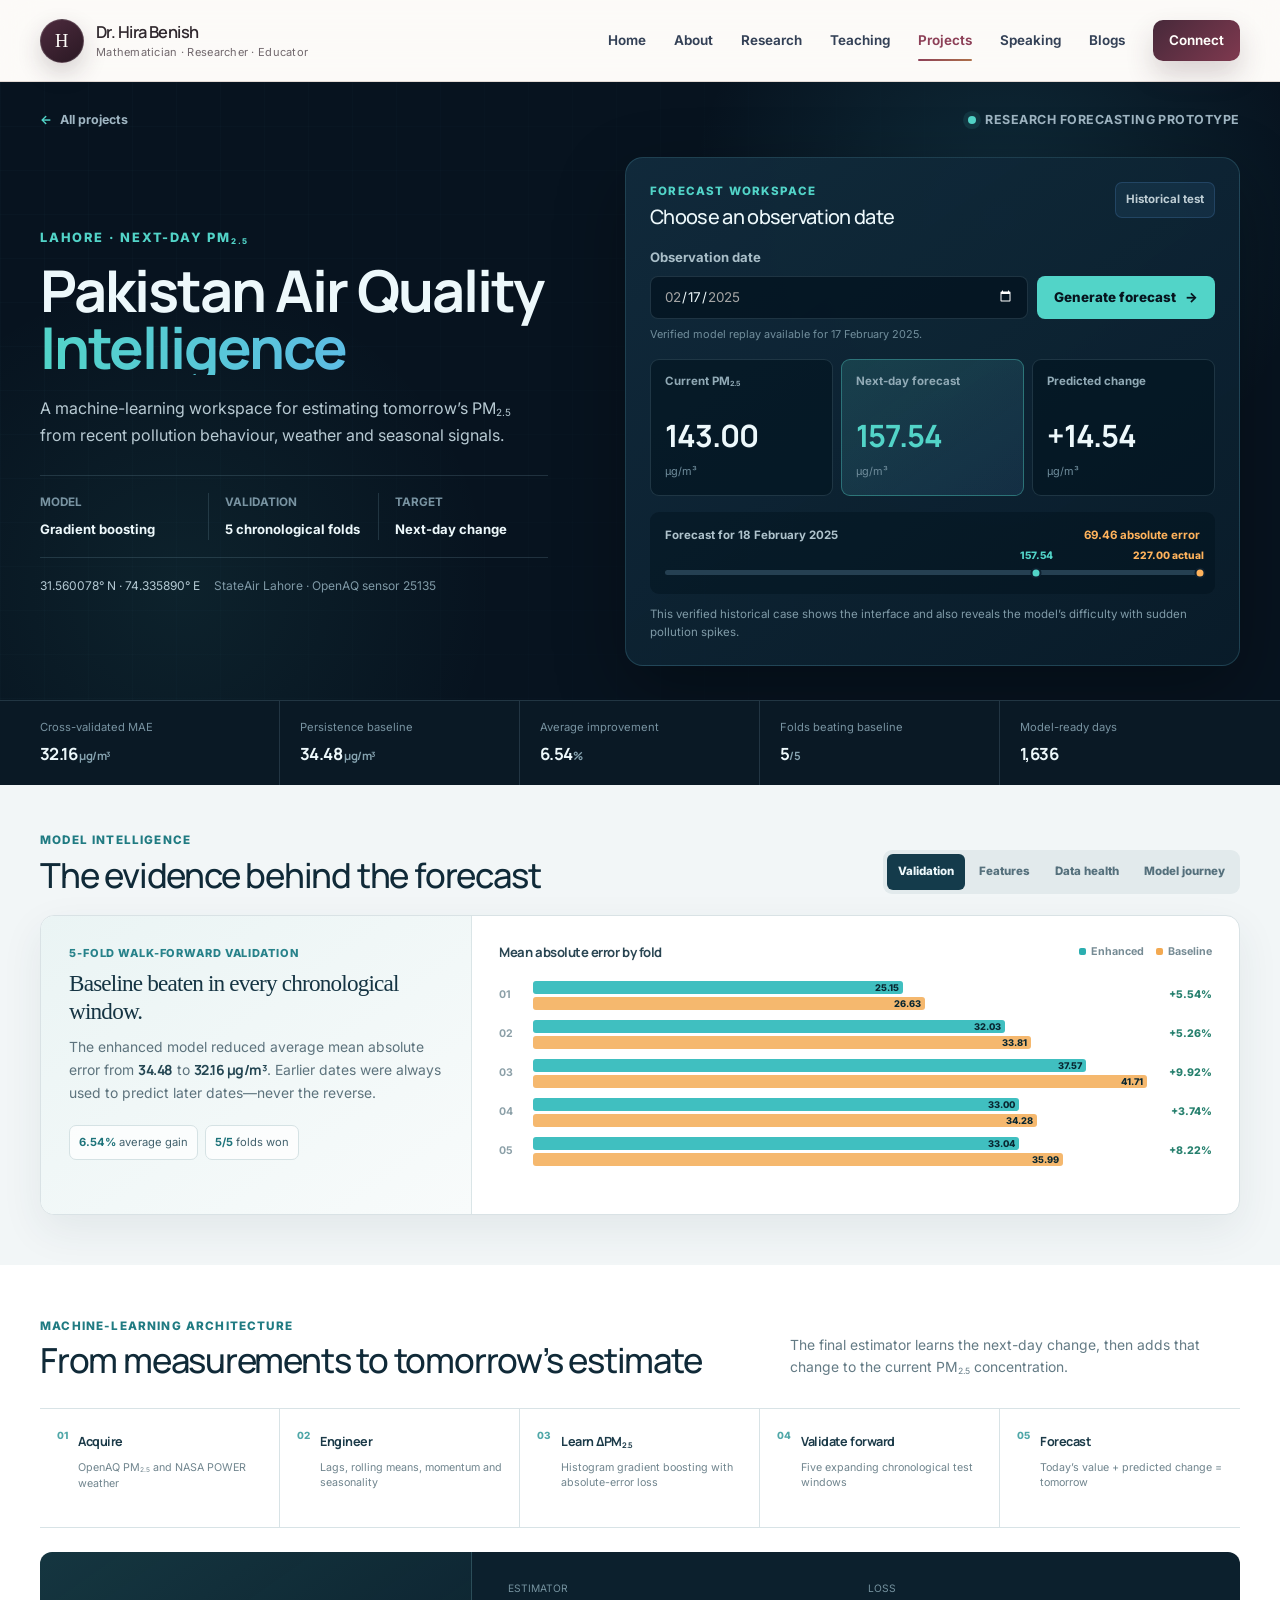
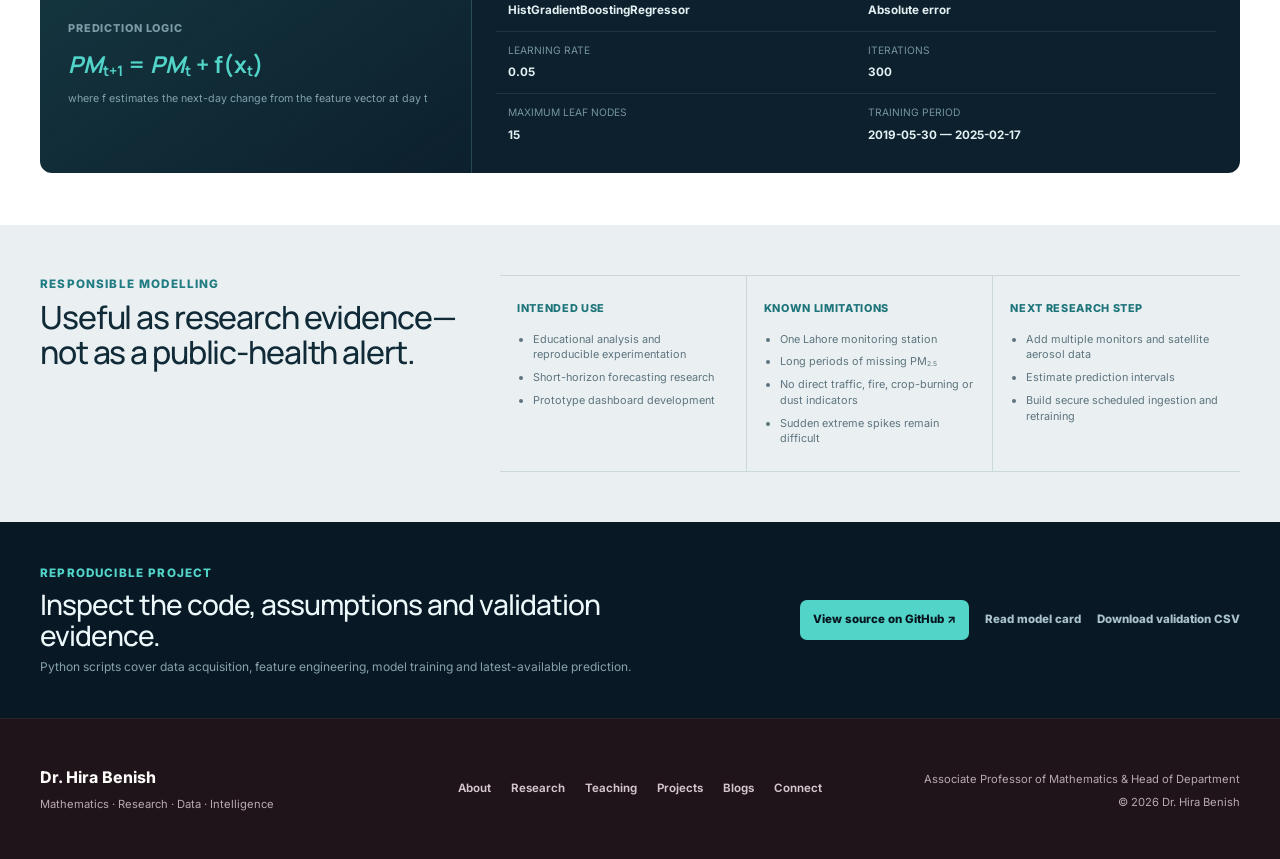
==== commit 99a15036: "Tighten air quality forecast viewport" ====
--- a/projects/pakistan-air-quality-intelligence/index.html
+++ b/projects/pakistan-air-quality-intelligence/index.html
@@ -16,7 +16,7 @@
     <link rel="preconnect" href="https://fonts.gstatic.com" crossorigin>
     <link href="https://fonts.googleapis.com/css2?family=Inter:wght@400;500;600;700&amp;family=Manrope:wght@500;600;700;800&amp;display=swap" rel="stylesheet">
     <link rel="stylesheet" href="../../css/style.css?v=19">
-    <link rel="stylesheet" href="project.css?v=3">
+    <link rel="stylesheet" href="project.css?v=4">
 </head>
 <body data-page="projects" class="aq-ml-page">
     <a class="skip-link" href="#main-content">Skip to main content</a>
--- a/projects/pakistan-air-quality-intelligence/project.css
+++ b/projects/pakistan-air-quality-intelligence/project.css
@@ -27,7 +27,7 @@
 .forecast-stage {
     position: relative;
     overflow: hidden;
-    min-height: calc(100vh - 78px);
+    min-height: 600px;
     padding: 27px 0 34px;
     color: var(--aq-white);
     background:
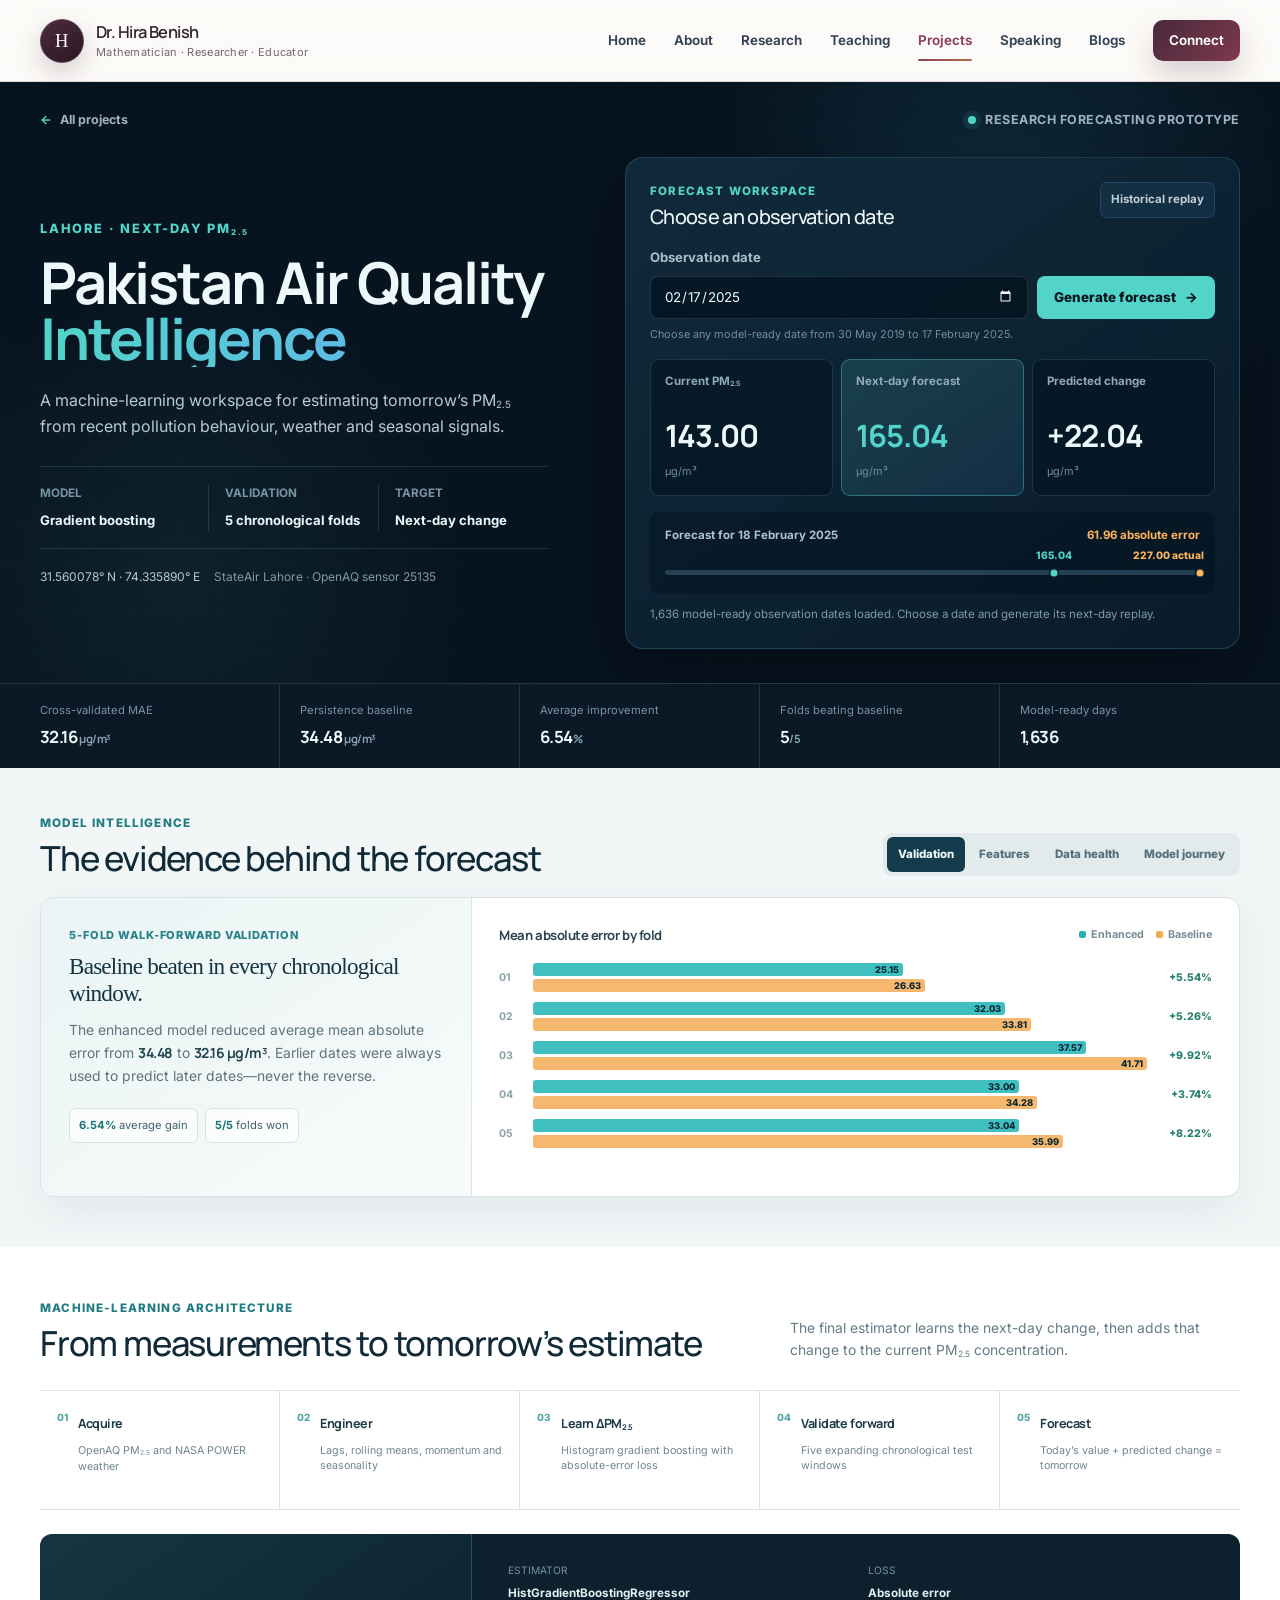
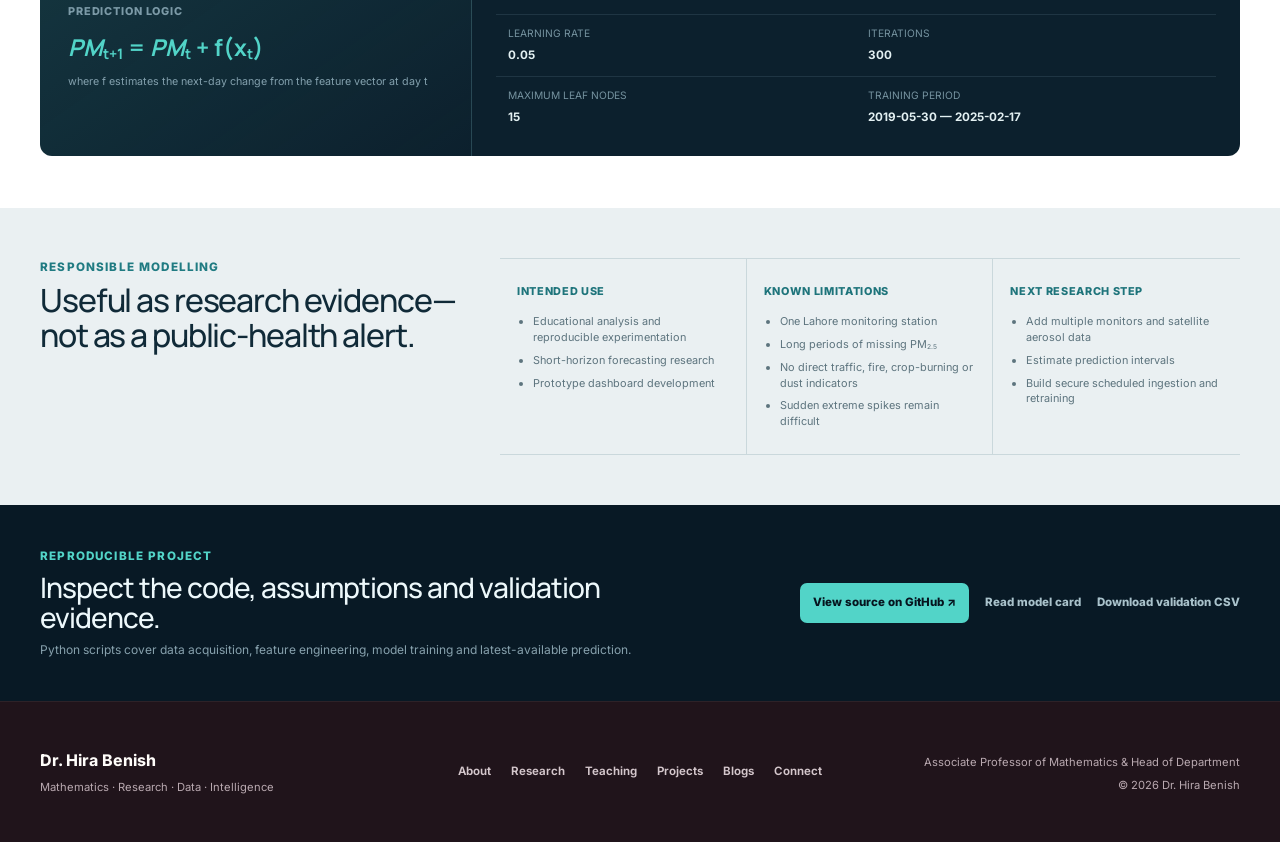
==== commit 3d376f1d: "Enable interactive air quality forecast dates" ====
--- a/projects/pakistan-air-quality-intelligence/index.html
+++ b/projects/pakistan-air-quality-intelligence/index.html
@@ -53,27 +53,27 @@
                     <section class="forecast-console" aria-labelledby="forecast-console-title">
                         <div class="console-heading">
                             <div><p>Forecast workspace</p><h2 id="forecast-console-title">Choose an observation date</h2></div>
-                            <span>Historical test</span>
+                            <span>Historical replay</span>
                         </div>
 
                         <form class="forecast-form" data-forecast-form>
                             <label for="observation-date">Observation date</label>
-                            <div><input id="observation-date" name="observation-date" type="date" value="2025-02-17" min="2025-02-17" max="2025-02-17" required><button type="submit">Generate forecast <span>→</span></button></div>
-                            <small>Verified model replay available for 17 February 2025.</small>
+                            <div><input id="observation-date" name="observation-date" type="date" value="2025-02-17" min="2019-05-30" max="2025-02-17" required><button type="submit">Generate forecast <span>→</span></button></div>
+                            <small>Choose any model-ready date from 30 May 2019 to 17 February 2025.</small>
                         </form>
 
                         <div class="prediction-grid" aria-live="polite">
                             <article><span>Current PM<sub>2.5</sub></span><strong data-current-pm>143.00</strong><small>µg/m³</small></article>
-                            <article class="prediction-primary"><span>Next-day forecast</span><strong data-predicted-pm>157.54</strong><small>µg/m³</small></article>
-                            <article><span>Predicted change</span><strong data-predicted-change>+14.54</strong><small>µg/m³</small></article>
+                            <article class="prediction-primary"><span>Next-day forecast</span><strong data-predicted-pm>165.04</strong><small>µg/m³</small></article>
+                            <article><span>Predicted change</span><strong data-predicted-change>+22.04</strong><small>µg/m³</small></article>
                         </div>
 
                         <div class="forecast-comparison">
-                            <div class="comparison-heading"><span data-forecast-date>Forecast for 18 February 2025</span><b data-error-label>69.46 absolute error</b></div>
-                            <div class="comparison-track" data-comparison-track aria-label="Predicted PM2.5 157.54 compared with actual PM2.5 227.00"><i class="forecast-marker" data-forecast-marker style="--position:69.4%"><span>157.54</span></i><i class="actual-marker" data-actual-marker style="--position:100%"><span>227.00 actual</span></i></div>
+                            <div class="comparison-heading"><span data-forecast-date>Forecast for 18 February 2025</span><b data-error-label>61.96 absolute error</b></div>
+                            <div class="comparison-track" data-comparison-track aria-label="Predicted PM2.5 165.04 compared with actual PM2.5 227.00"><i class="forecast-marker" data-forecast-marker style="--position:72.7%"><span>165.04</span></i><i class="actual-marker" data-actual-marker style="--position:100%"><span>227.00 actual</span></i></div>
                         </div>
 
-                        <p class="console-message" data-console-message>This verified historical case shows the interface and also reveals the model’s difficulty with sudden pollution spikes.</p>
+                        <p class="console-message" data-console-message>This replay uses the final fitted model; walk-forward validation performance is reported separately below.</p>
                     </section>
                 </div>
             </div>
@@ -217,6 +217,6 @@
 
     <footer class="site-footer"><div class="container footer-layout"><div><a class="footer-brand" href="../../index.html">Dr. Hira Benish</a><p>Mathematics · Research · Data · Intelligence</p></div><nav aria-label="Footer navigation"><a href="../../about.html">About</a><a href="../../research.html">Research</a><a href="../../teaching.html">Teaching</a><a href="../../projects.html">Projects</a><a href="../../blogs.html">Blogs</a><a href="../../contact.html">Connect</a></nav><div class="footer-meta"><p>Associate Professor of Mathematics &amp; Head of Department</p><p>© <span data-current-year>2026</span> Dr. Hira Benish</p></div></div></footer>
     <script src="../../js/script.js?v=9"></script>
-    <script src="project.js?v=3"></script>
+    <script src="project.js?v=5"></script>
 </body>
 </html>
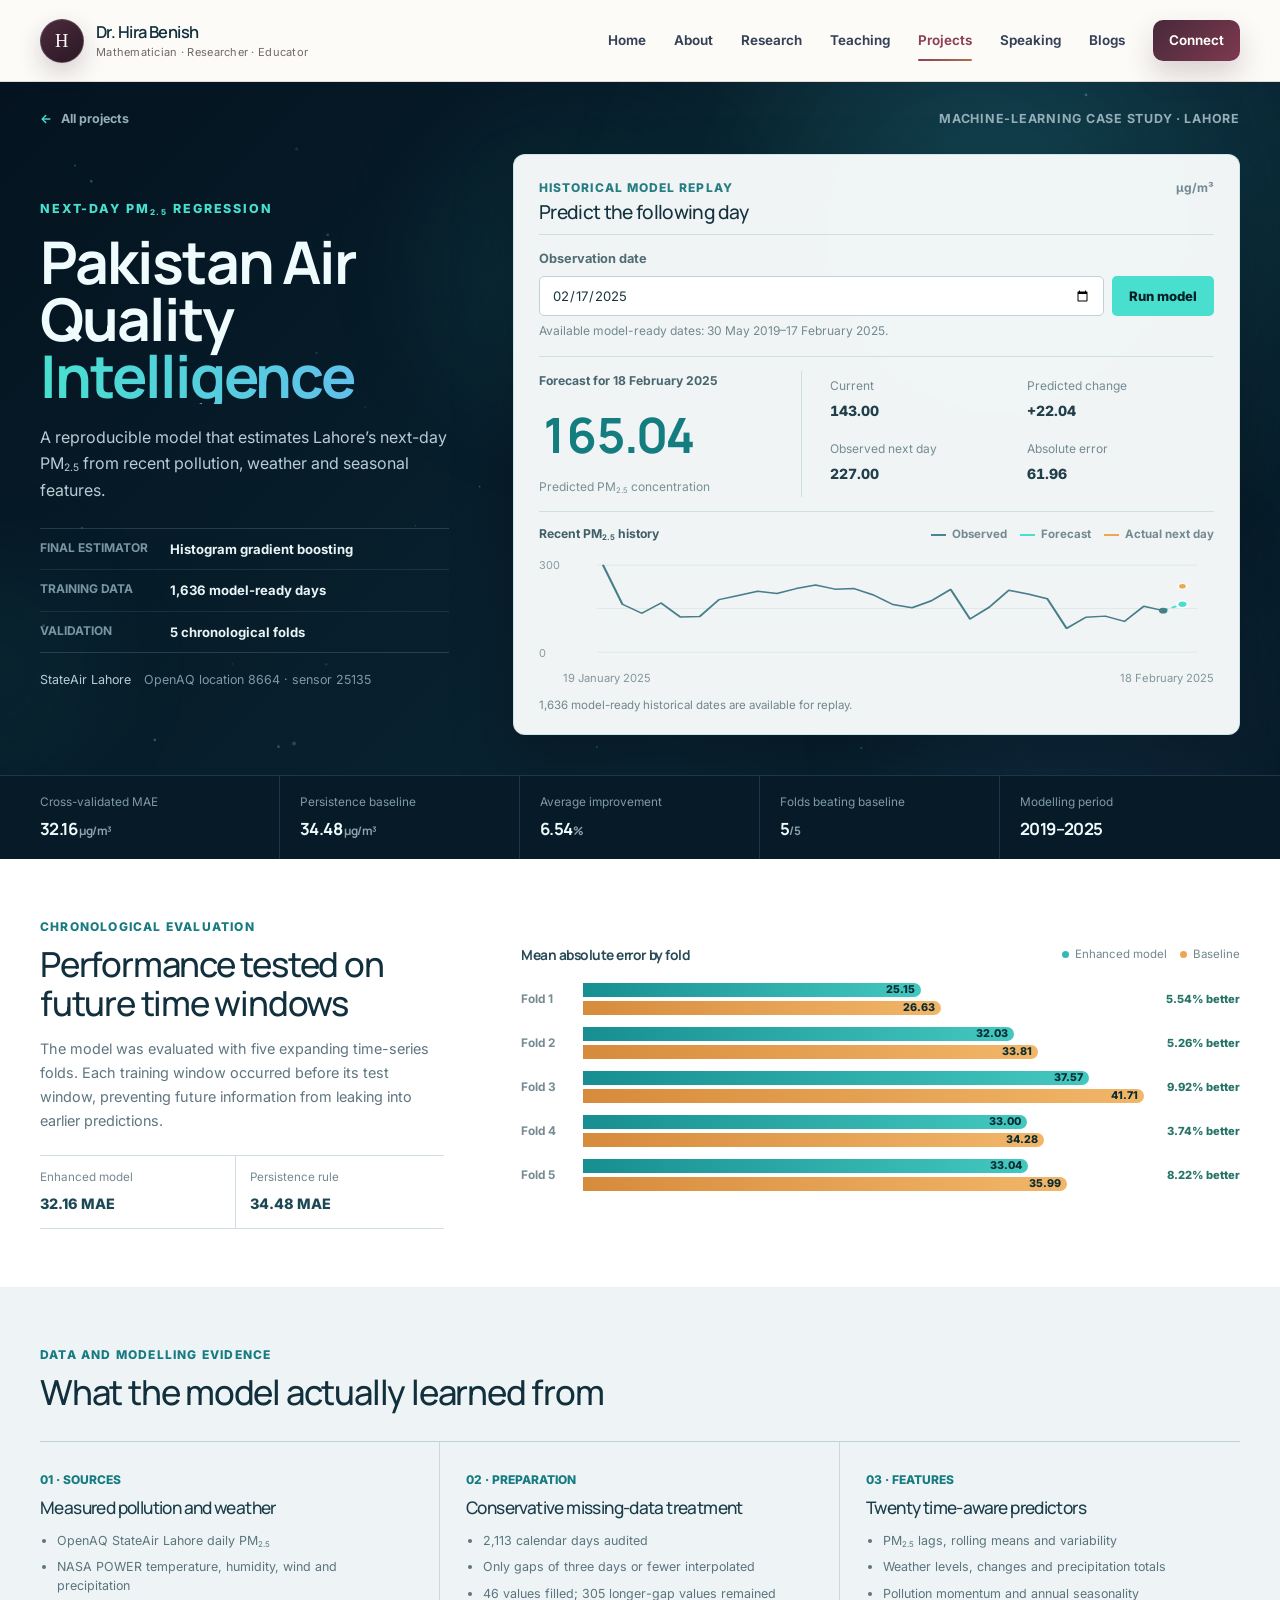
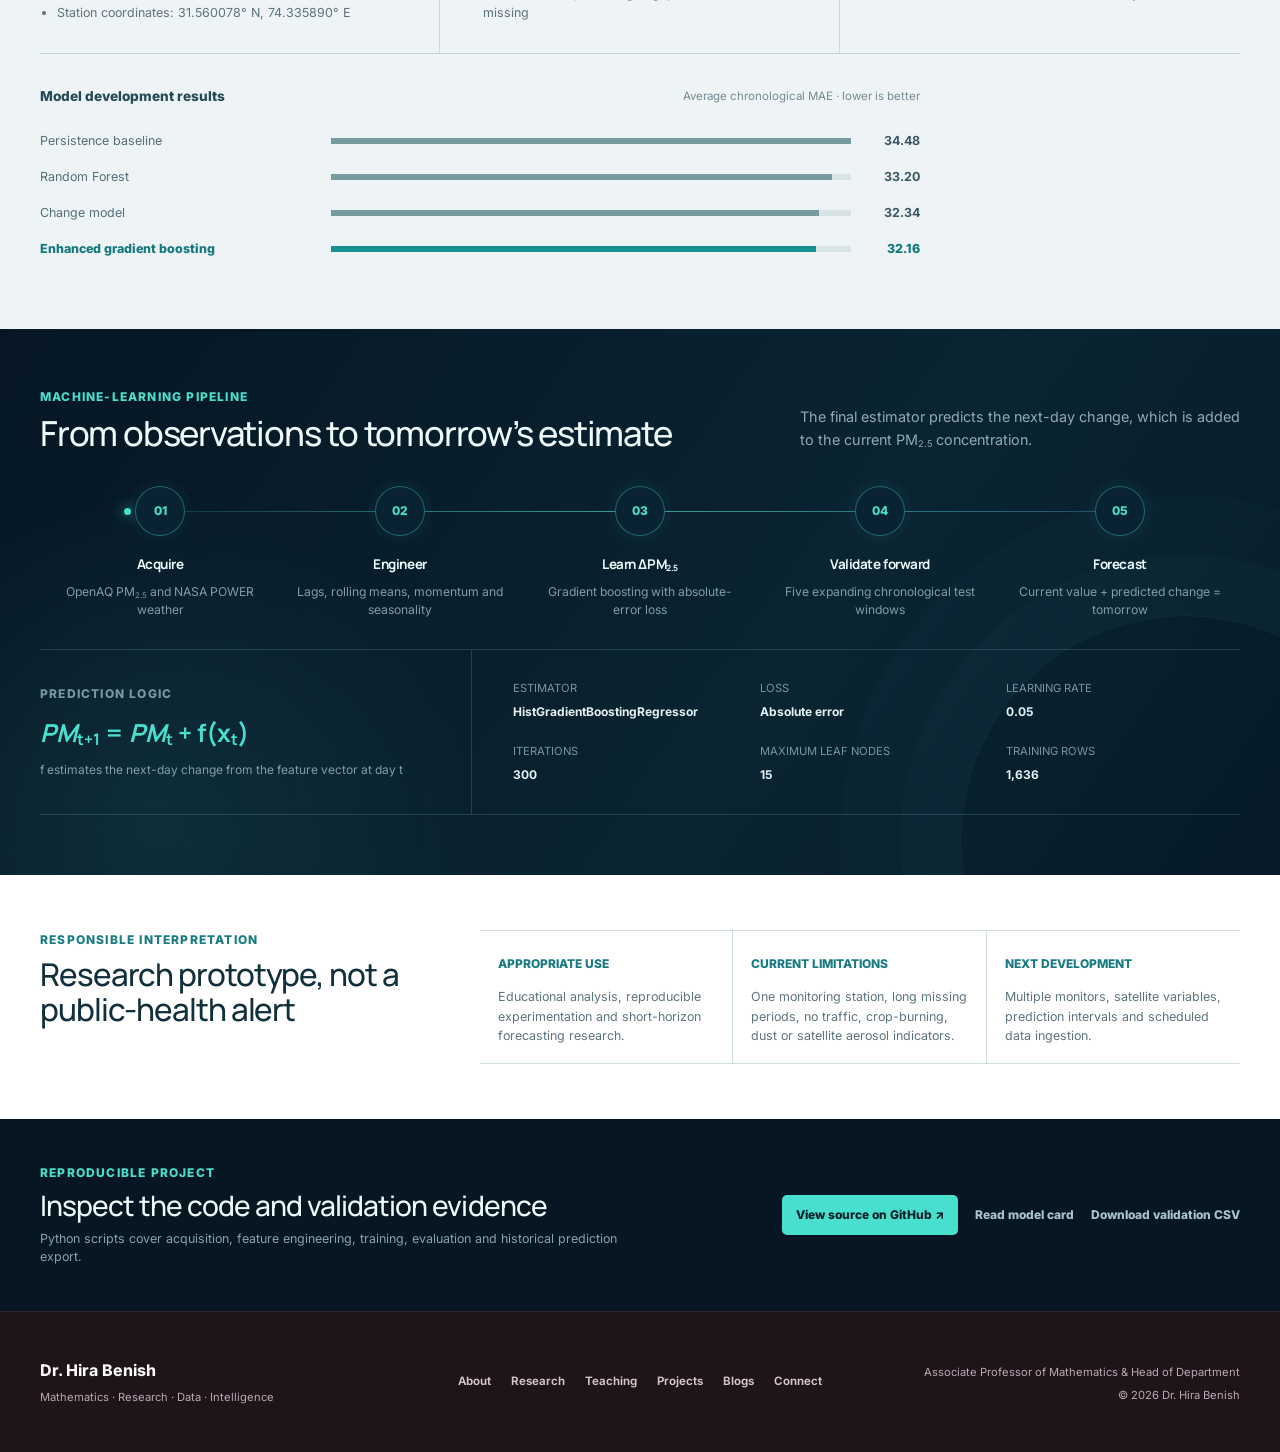
==== commit 6818842a: "Refine air quality machine learning case study" ====
--- a/projects/pakistan-air-quality-intelligence/index.html
+++ b/projects/pakistan-air-quality-intelligence/index.html
@@ -3,20 +3,20 @@
 <head>
     <meta charset="UTF-8">
     <meta name="viewport" content="width=device-width, initial-scale=1.0">
-    <meta name="description" content="Pakistan Air Quality Intelligence: an interactive next-day PM2.5 forecasting workspace for Lahore using OpenAQ, NASA POWER and time-aware machine learning validation.">
-    <meta name="theme-color" content="#07131f">
+    <meta name="description" content="Pakistan Air Quality Intelligence: an interactive next-day PM2.5 machine-learning case study for Lahore using OpenAQ, NASA POWER and chronological validation.">
+    <meta name="theme-color" content="#071a28">
     <link rel="canonical" href="https://drhirabenish.github.io/projects/pakistan-air-quality-intelligence/">
     <link rel="icon" href="../../assets/favicon.svg" type="image/svg+xml">
     <meta property="og:type" content="article">
     <meta property="og:title" content="Pakistan Air Quality Intelligence | Dr. Hira Benish">
-    <meta property="og:description" content="Explore a compact next-day PM2.5 prediction workspace and time-aware validation results for Lahore.">
+    <meta property="og:description" content="Explore a reproducible next-day PM2.5 prediction model and its chronological validation for Lahore.">
     <meta property="og:url" content="https://drhirabenish.github.io/projects/pakistan-air-quality-intelligence/">
     <title>Pakistan Air Quality Intelligence | Dr. Hira Benish</title>
     <link rel="preconnect" href="https://fonts.googleapis.com">
     <link rel="preconnect" href="https://fonts.gstatic.com" crossorigin>
     <link href="https://fonts.googleapis.com/css2?family=Inter:wght@400;500;600;700&amp;family=Manrope:wght@500;600;700;800&amp;display=swap" rel="stylesheet">
     <link rel="stylesheet" href="../../css/style.css?v=19">
-    <link rel="stylesheet" href="project.css?v=4">
+    <link rel="stylesheet" href="project.css?v=8">
 </head>
 <body data-page="projects" class="aq-ml-page">
     <a class="skip-link" href="#main-content">Skip to main content</a>
@@ -30,50 +30,71 @@
 
     <main id="main-content">
         <section class="forecast-stage">
-            <div class="forecast-grid" aria-hidden="true"></div>
+            <canvas class="airfield" data-airfield aria-hidden="true"></canvas>
+            <div class="forecast-aurora" aria-hidden="true"><i></i><i></i><i></i></div>
             <div class="container">
                 <div class="forecast-topline">
                     <a href="../../projects.html"><span>←</span> All projects</a>
-                    <p><i></i> Research forecasting prototype</p>
+                    <p>Machine-learning case study · Lahore</p>
                 </div>
 
                 <div class="forecast-layout">
-                    <div class="forecast-intro">
-                        <p class="forecast-eyebrow">Lahore · Next-day PM<sub>2.5</sub></p>
+                    <header class="forecast-intro">
+                        <p class="forecast-eyebrow">Next-day PM<sub>2.5</sub> regression</p>
                         <h1>Pakistan Air Quality <span>Intelligence</span></h1>
-                        <p class="forecast-deck">A machine-learning workspace for estimating tomorrow’s PM<sub>2.5</sub> from recent pollution behaviour, weather and seasonal signals.</p>
+                        <p class="forecast-deck">A reproducible model that estimates Lahore’s next-day PM<sub>2.5</sub> from recent pollution, weather and seasonal features.</p>
                         <dl class="forecast-facts">
-                            <div><dt>Model</dt><dd>Gradient boosting</dd></div>
+                            <div><dt>Final estimator</dt><dd>Histogram gradient boosting</dd></div>
+                            <div><dt>Training data</dt><dd>1,636 model-ready days</dd></div>
                             <div><dt>Validation</dt><dd>5 chronological folds</dd></div>
-                            <div><dt>Target</dt><dd>Next-day change</dd></div>
                         </dl>
-                        <p class="station-note"><span>31.560078° N · 74.335890° E</span> StateAir Lahore · OpenAQ sensor 25135</p>
-                    </div>
+                        <p class="station-note"><span>StateAir Lahore</span> OpenAQ location 8664 · sensor 25135</p>
+                    </header>
 
-                    <section class="forecast-console" aria-labelledby="forecast-console-title">
-                        <div class="console-heading">
-                            <div><p>Forecast workspace</p><h2 id="forecast-console-title">Choose an observation date</h2></div>
-                            <span>Historical replay</span>
+                    <section class="prediction-workbench" aria-labelledby="forecast-console-title">
+                        <div class="workbench-heading">
+                            <div><p>Historical model replay</p><h2 id="forecast-console-title">Predict the following day</h2></div>
+                            <span>µg/m³</span>
                         </div>
 
                         <form class="forecast-form" data-forecast-form>
                             <label for="observation-date">Observation date</label>
-                            <div><input id="observation-date" name="observation-date" type="date" value="2025-02-17" min="2019-05-30" max="2025-02-17" required><button type="submit">Generate forecast <span>→</span></button></div>
-                            <small>Choose any model-ready date from 30 May 2019 to 17 February 2025.</small>
+                            <div><input id="observation-date" name="observation-date" type="date" value="2025-02-17" min="2019-05-30" max="2025-02-17" required><button type="submit">Run model</button></div>
+                            <small>Available model-ready dates: 30 May 2019–17 February 2025.</small>
                         </form>
 
-                        <div class="prediction-grid" aria-live="polite">
-                            <article><span>Current PM<sub>2.5</sub></span><strong data-current-pm>143.00</strong><small>µg/m³</small></article>
-                            <article class="prediction-primary"><span>Next-day forecast</span><strong data-predicted-pm>165.04</strong><small>µg/m³</small></article>
-                            <article><span>Predicted change</span><strong data-predicted-change>+22.04</strong><small>µg/m³</small></article>
+                        <div class="forecast-result" aria-live="polite">
+                            <div class="primary-reading">
+                                <span data-forecast-date>Forecast for 18 February 2025</span>
+                                <strong data-predicted-pm>165.04</strong>
+                                <small>Predicted PM<sub>2.5</sub> concentration</small>
+                            </div>
+                            <dl class="supporting-readings">
+                                <div><dt>Current</dt><dd><span data-current-pm>143.00</span></dd></div>
+                                <div><dt>Predicted change</dt><dd><span data-predicted-change>+22.04</span></dd></div>
+                                <div><dt>Observed next day</dt><dd><span data-actual-pm>227.00</span></dd></div>
+                                <div><dt>Absolute error</dt><dd><span data-error-label>61.96</span></dd></div>
+                            </dl>
                         </div>
 
-                        <div class="forecast-comparison">
-                            <div class="comparison-heading"><span data-forecast-date>Forecast for 18 February 2025</span><b data-error-label>61.96 absolute error</b></div>
-                            <div class="comparison-track" data-comparison-track aria-label="Predicted PM2.5 165.04 compared with actual PM2.5 227.00"><i class="forecast-marker" data-forecast-marker style="--position:72.7%"><span>165.04</span></i><i class="actual-marker" data-actual-marker style="--position:100%"><span>227.00 actual</span></i></div>
-                        </div>
+                        <figure class="history-chart">
+                            <figcaption><span>Recent PM<sub>2.5</sub> history</span><span class="chart-legend"><i></i>Observed <i></i>Forecast <i></i>Actual next day</span></figcaption>
+                            <div class="chart-frame">
+                                <span class="axis-high" data-chart-high>250</span>
+                                <span class="axis-low">0</span>
+                                <svg viewBox="0 0 620 168" preserveAspectRatio="none" data-history-chart role="img" aria-label="Recent observed PM2.5 values with the selected next-day model forecast">
+                                    <path class="chart-grid" d="M34 20 H604 M34 82 H604 M34 144 H604"></path>
+                                    <path class="observed-line" data-observed-path></path>
+                                    <path class="forecast-segment" data-forecast-segment></path>
+                                    <circle class="current-point" data-current-point r="4"></circle>
+                                    <circle class="forecast-point" data-forecast-point r="5"></circle>
+                                    <circle class="actual-point" data-actual-point r="4"></circle>
+                                </svg>
+                            </div>
+                            <div class="chart-dates"><span data-chart-start>19 January 2025</span><span data-chart-end>18 February 2025</span></div>
+                        </figure>
 
-                        <p class="console-message" data-console-message>This replay uses the final fitted model; walk-forward validation performance is reported separately below.</p>
+                        <p class="console-message" data-console-message>Historical replay from the final fitted model. Out-of-sample performance is reported through chronological validation below.</p>
                     </section>
                 </div>
             </div>
@@ -85,131 +106,81 @@
                 <div><span>Persistence baseline</span><strong>34.48 <small>µg/m³</small></strong></div>
                 <div><span>Average improvement</span><strong>6.54<small>%</small></strong></div>
                 <div><span>Folds beating baseline</span><strong>5<small>/5</small></strong></div>
-                <div><span>Model-ready days</span><strong>1,636</strong></div>
+                <div><span>Modelling period</span><strong>2019–2025</strong></div>
             </div>
         </section>
 
-        <section class="model-dashboard" aria-labelledby="dashboard-title">
-            <div class="container">
-                <div class="dashboard-heading">
-                    <div><p>Model intelligence</p><h2 id="dashboard-title">The evidence behind the forecast</h2></div>
-                    <div class="dashboard-tabs" role="tablist" aria-label="Model dashboard views">
-                        <button class="is-active" id="validation-tab" type="button" role="tab" aria-selected="true" aria-controls="validation-panel" data-dashboard-tab="validation-panel">Validation</button>
-                        <button id="features-tab" type="button" role="tab" aria-selected="false" aria-controls="features-panel" data-dashboard-tab="features-panel">Features</button>
-                        <button id="health-tab" type="button" role="tab" aria-selected="false" aria-controls="health-panel" data-dashboard-tab="health-panel">Data health</button>
-                        <button id="journey-tab" type="button" role="tab" aria-selected="false" aria-controls="journey-panel" data-dashboard-tab="journey-panel">Model journey</button>
-                    </div>
+        <section class="validation-section" aria-labelledby="validation-title">
+            <div class="container validation-layout">
+                <div class="section-copy">
+                    <p>Chronological evaluation</p>
+                    <h2 id="validation-title">Performance tested on future time windows</h2>
+                    <p>The model was evaluated with five expanding time-series folds. Each training window occurred before its test window, preventing future information from leaking into earlier predictions.</p>
+                    <dl class="validation-summary"><div><dt>Enhanced model</dt><dd>32.16 MAE</dd></div><div><dt>Persistence rule</dt><dd>34.48 MAE</dd></div></dl>
                 </div>
 
-                <div class="dashboard-panel is-active" id="validation-panel" role="tabpanel" aria-labelledby="validation-tab" data-dashboard-panel>
-                    <div class="panel-narrative">
-                        <p class="panel-kicker">5-fold walk-forward validation</p>
-                        <h3>Baseline beaten in every chronological window.</h3>
-                        <p>The enhanced model reduced average mean absolute error from <strong>34.48</strong> to <strong>32.16 µg/m³</strong>. Earlier dates were always used to predict later dates—never the reverse.</p>
-                        <div class="mini-metric-row"><span><b>6.54%</b> average gain</span><span><b>5/5</b> folds won</span></div>
-                    </div>
-                    <div class="fold-chart" role="img" aria-label="Enhanced model and baseline mean absolute error for five chronological folds">
-                        <div class="chart-heading"><strong>Mean absolute error by fold</strong><div><span class="model-key">Enhanced</span><span class="baseline-key">Baseline</span></div></div>
-                        <div class="fold-row"><b>01</b><div><i class="model-bar" style="--bar:59.9%"><span>25.15</span></i><i class="baseline-bar" style="--bar:63.4%"><span>26.63</span></i></div><em>+5.54%</em></div>
-                        <div class="fold-row"><b>02</b><div><i class="model-bar" style="--bar:76.3%"><span>32.03</span></i><i class="baseline-bar" style="--bar:80.5%"><span>33.81</span></i></div><em>+5.26%</em></div>
-                        <div class="fold-row"><b>03</b><div><i class="model-bar" style="--bar:89.5%"><span>37.57</span></i><i class="baseline-bar" style="--bar:99.3%"><span>41.71</span></i></div><em>+9.92%</em></div>
-                        <div class="fold-row"><b>04</b><div><i class="model-bar" style="--bar:78.6%"><span>33.00</span></i><i class="baseline-bar" style="--bar:81.6%"><span>34.28</span></i></div><em>+3.74%</em></div>
-                        <div class="fold-row"><b>05</b><div><i class="model-bar" style="--bar:78.7%"><span>33.04</span></i><i class="baseline-bar" style="--bar:85.7%"><span>35.99</span></i></div><em>+8.22%</em></div>
-                    </div>
+                <figure class="fold-chart" aria-labelledby="fold-chart-title">
+                    <figcaption id="fold-chart-title"><strong>Mean absolute error by fold</strong><span><i></i>Enhanced model <i></i>Baseline</span></figcaption>
+                    <div class="fold-row"><b>Fold 1</b><div><i class="model-bar" style="--bar:59.9%"><span>25.15</span></i><i class="baseline-bar" style="--bar:63.4%"><span>26.63</span></i></div><em>5.54% better</em></div>
+                    <div class="fold-row"><b>Fold 2</b><div><i class="model-bar" style="--bar:76.3%"><span>32.03</span></i><i class="baseline-bar" style="--bar:80.5%"><span>33.81</span></i></div><em>5.26% better</em></div>
+                    <div class="fold-row"><b>Fold 3</b><div><i class="model-bar" style="--bar:89.5%"><span>37.57</span></i><i class="baseline-bar" style="--bar:99.3%"><span>41.71</span></i></div><em>9.92% better</em></div>
+                    <div class="fold-row"><b>Fold 4</b><div><i class="model-bar" style="--bar:78.6%"><span>33.00</span></i><i class="baseline-bar" style="--bar:81.6%"><span>34.28</span></i></div><em>3.74% better</em></div>
+                    <div class="fold-row"><b>Fold 5</b><div><i class="model-bar" style="--bar:78.7%"><span>33.04</span></i><i class="baseline-bar" style="--bar:85.7%"><span>35.99</span></i></div><em>8.22% better</em></div>
+                </figure>
+            </div>
+        </section>
+
+        <section class="evidence-section" aria-labelledby="evidence-title">
+            <div class="container">
+                <div class="section-heading"><p>Data and modelling evidence</p><h2 id="evidence-title">What the model actually learned from</h2></div>
+                <div class="evidence-columns">
+                    <article><span>01 · Sources</span><h3>Measured pollution and weather</h3><ul><li>OpenAQ StateAir Lahore daily PM<sub>2.5</sub></li><li>NASA POWER temperature, humidity, wind and precipitation</li><li>Station coordinates: 31.560078° N, 74.335890° E</li></ul></article>
+                    <article><span>02 · Preparation</span><h3>Conservative missing-data treatment</h3><ul><li>2,113 calendar days audited</li><li>Only gaps of three days or fewer interpolated</li><li>46 values filled; 305 longer-gap values remained missing</li></ul></article>
+                    <article><span>03 · Features</span><h3>Twenty time-aware predictors</h3><ul><li>PM<sub>2.5</sub> lags, rolling means and variability</li><li>Weather levels, changes and precipitation totals</li><li>Pollution momentum and annual seasonality</li></ul></article>
                 </div>
 
-                <div class="dashboard-panel" id="features-panel" role="tabpanel" aria-labelledby="features-tab" data-dashboard-panel hidden>
-                    <div class="panel-narrative">
-                        <p class="panel-kicker">Signal investigation</p>
-                        <h3>Recent pollution behaviour carries the strongest signal.</h3>
-                        <p>This ranking comes from the exploratory Random Forest model. It is shown as diagnostic evidence—not as feature importance from the final gradient-boosting estimator.</p>
-                        <div class="feature-groups"><span>Pollution lags</span><span>Rolling statistics</span><span>Weather</span><span>Seasonality</span></div>
-                    </div>
-                    <div class="importance-chart" role="img" aria-label="Exploratory Random Forest feature importance ranking">
-                        <div class="chart-heading"><strong>Exploratory importance</strong><small>Share of model importance</small></div>
-                        <div class="importance-row"><span>3-day PM<sub>2.5</sub> mean</span><i><b style="--bar:100%"></b></i><strong>39.93%</strong></div>
-                        <div class="importance-row"><span>Current PM<sub>2.5</sub></span><i><b style="--bar:77.1%"></b></i><strong>30.78%</strong></div>
-                        <div class="importance-row"><span>1-day PM<sub>2.5</sub> lag</span><i><b style="--bar:17.3%"></b></i><strong>6.89%</strong></div>
-                        <div class="importance-row"><span>Temperature</span><i><b style="--bar:14.8%"></b></i><strong>5.90%</strong></div>
-                        <div class="importance-row"><span>Wind speed</span><i><b style="--bar:13.5%"></b></i><strong>5.39%</strong></div>
-                        <div class="importance-row"><span>7-day PM<sub>2.5</sub> mean</span><i><b style="--bar:9.2%"></b></i><strong>3.66%</strong></div>
-                    </div>
-                </div>
-
-                <div class="dashboard-panel" id="health-panel" role="tabpanel" aria-labelledby="health-tab" data-dashboard-panel hidden>
-                    <div class="panel-narrative">
-                        <p class="panel-kicker">23 May 2019 — 4 March 2025</p>
-                        <h3>Missing observations were handled conservatively.</h3>
-                        <p>Only complete PM<sub>2.5</sub> gaps of three days or fewer were interpolated. Longer gaps remained missing and were excluded from modelling.</p>
-                        <div class="missing-summary"><span><b>351</b> missing days found</span><span><b>46</b> short-gap values filled</span><span><b>305</b> remained missing</span></div>
-                    </div>
-                    <div class="data-funnel" aria-label="Data retention from calendar audit to model-ready rows">
-                        <div><span><b>2,113</b> calendar days</span><i><b style="--bar:100%"></b></i><em>100%</em></div>
-                        <div><span><b>2,038</b> PM<sub>2.5</sub> rows received</span><i><b style="--bar:96.5%"></b></i><em>96.5%</em></div>
-                        <div><span><b>1,808</b> cleaned values</span><i><b style="--bar:85.6%"></b></i><em>85.6%</em></div>
-                        <div><span><b>1,636</b> model-ready rows</span><i><b style="--bar:77.4%"></b></i><em>77.4%</em></div>
-                    </div>
-                </div>
-
-                <div class="dashboard-panel" id="journey-panel" role="tabpanel" aria-labelledby="journey-tab" data-dashboard-panel hidden>
-                    <div class="panel-narrative">
-                        <p class="panel-kicker">Model development</p>
-                        <h3>The target formulation mattered more than complexity alone.</h3>
-                        <p>Predicting tomorrow’s change produced a more consistent improvement than directly predicting tomorrow’s concentration.</p>
-                    </div>
-                    <ol class="model-journey" aria-label="Multi-year model development results">
-                        <li><span>01</span><p>Persistence baseline<small>Tomorrow = today</small></p><strong>34.48</strong></li>
-                        <li><span>02</span><p>Random Forest<small>Weather + pollution history</small></p><strong>33.20</strong></li>
-                        <li><span>03</span><p>Change model<small>Predict next-day difference</small></p><strong>32.34</strong></li>
-                        <li class="is-best"><span>04</span><p>Enhanced boosting<small>Trend + interactions + seasonality</small></p><strong>32.16</strong></li>
-                    </ol>
+                <div class="model-results">
+                    <div class="results-heading"><span>Model development results</span><small>Average chronological MAE · lower is better</small></div>
+                    <div class="result-row"><span>Persistence baseline</span><i><b style="--result:100%"></b></i><strong>34.48</strong></div>
+                    <div class="result-row"><span>Random Forest</span><i><b style="--result:96.3%"></b></i><strong>33.20</strong></div>
+                    <div class="result-row"><span>Change model</span><i><b style="--result:93.8%"></b></i><strong>32.34</strong></div>
+                    <div class="result-row is-selected"><span>Enhanced gradient boosting</span><i><b style="--result:93.3%"></b></i><strong>32.16</strong></div>
                 </div>
             </div>
         </section>
 
         <section class="model-workflow" aria-labelledby="workflow-title">
             <div class="container">
-                <div class="workflow-heading"><div><p>Machine-learning architecture</p><h2 id="workflow-title">From measurements to tomorrow’s estimate</h2></div><p>The final estimator learns the next-day change, then adds that change to the current PM<sub>2.5</sub> concentration.</p></div>
+                <div class="workflow-heading"><div><p>Machine-learning pipeline</p><h2 id="workflow-title">From observations to tomorrow’s estimate</h2></div><p>The final estimator predicts the next-day change, which is added to the current PM<sub>2.5</sub> concentration.</p></div>
                 <ol class="workflow-track">
                     <li><span>01</span><div><strong>Acquire</strong><p>OpenAQ PM<sub>2.5</sub> and NASA POWER weather</p></div></li>
                     <li><span>02</span><div><strong>Engineer</strong><p>Lags, rolling means, momentum and seasonality</p></div></li>
-                    <li><span>03</span><div><strong>Learn ΔPM<sub>2.5</sub></strong><p>Histogram gradient boosting with absolute-error loss</p></div></li>
+                    <li><span>03</span><div><strong>Learn ΔPM<sub>2.5</sub></strong><p>Gradient boosting with absolute-error loss</p></div></li>
                     <li><span>04</span><div><strong>Validate forward</strong><p>Five expanding chronological test windows</p></div></li>
-                    <li><span>05</span><div><strong>Forecast</strong><p>Today’s value + predicted change = tomorrow</p></div></li>
+                    <li><span>05</span><div><strong>Forecast</strong><p>Current value + predicted change = tomorrow</p></div></li>
                 </ol>
 
                 <div class="model-specification">
-                    <div class="spec-code" aria-label="Prediction equation">
-                        <span>Prediction logic</span>
-                        <p><i>PM</i><sub>t+1</sub> = <i>PM</i><sub>t</sub> + f(<b>x</b><sub>t</sub>)</p>
-                        <small>where f estimates the next-day change from the feature vector at day t</small>
-                    </div>
-                    <dl>
-                        <div><dt>Estimator</dt><dd>HistGradientBoostingRegressor</dd></div>
-                        <div><dt>Loss</dt><dd>Absolute error</dd></div>
-                        <div><dt>Learning rate</dt><dd>0.05</dd></div>
-                        <div><dt>Iterations</dt><dd>300</dd></div>
-                        <div><dt>Maximum leaf nodes</dt><dd>15</dd></div>
-                        <div><dt>Training period</dt><dd>2019-05-30 — 2025-02-17</dd></div>
-                    </dl>
+                    <div class="spec-code" aria-label="Prediction equation"><span>Prediction logic</span><p><i>PM</i><sub>t+1</sub> = <i>PM</i><sub>t</sub> + f(<b>x</b><sub>t</sub>)</p><small>f estimates the next-day change from the feature vector at day t</small></div>
+                    <dl><div><dt>Estimator</dt><dd>HistGradientBoostingRegressor</dd></div><div><dt>Loss</dt><dd>Absolute error</dd></div><div><dt>Learning rate</dt><dd>0.05</dd></div><div><dt>Iterations</dt><dd>300</dd></div><div><dt>Maximum leaf nodes</dt><dd>15</dd></div><div><dt>Training rows</dt><dd>1,636</dd></div></dl>
                 </div>
             </div>
         </section>
 
         <section class="responsible-model" aria-labelledby="responsible-title">
             <div class="container responsible-layout">
-                <div class="responsible-heading"><p>Responsible modelling</p><h2 id="responsible-title">Useful as research evidence—not as a public-health alert.</h2></div>
+                <div class="responsible-heading"><p>Responsible interpretation</p><h2 id="responsible-title">Research prototype, not a public-health alert</h2></div>
                 <div class="responsible-columns">
-                    <article><span>Intended use</span><ul><li>Educational analysis and reproducible experimentation</li><li>Short-horizon forecasting research</li><li>Prototype dashboard development</li></ul></article>
-                    <article><span>Known limitations</span><ul><li>One Lahore monitoring station</li><li>Long periods of missing PM<sub>2.5</sub></li><li>No direct traffic, fire, crop-burning or dust indicators</li><li>Sudden extreme spikes remain difficult</li></ul></article>
-                    <article><span>Next research step</span><ul><li>Add multiple monitors and satellite aerosol data</li><li>Estimate prediction intervals</li><li>Build secure scheduled ingestion and retraining</li></ul></article>
+                    <article><span>Appropriate use</span><p>Educational analysis, reproducible experimentation and short-horizon forecasting research.</p></article>
+                    <article><span>Current limitations</span><p>One monitoring station, long missing periods, no traffic, crop-burning, dust or satellite aerosol indicators.</p></article>
+                    <article><span>Next development</span><p>Multiple monitors, satellite variables, prediction intervals and scheduled data ingestion.</p></article>
                 </div>
             </div>
         </section>
 
         <section class="project-source" aria-labelledby="source-title">
             <div class="container source-shell">
-                <div><p>Reproducible project</p><h2 id="source-title">Inspect the code, assumptions and validation evidence.</h2><span>Python scripts cover data acquisition, feature engineering, model training and latest-available prediction.</span></div>
+                <div><p>Reproducible project</p><h2 id="source-title">Inspect the code and validation evidence</h2><span>Python scripts cover acquisition, feature engineering, training, evaluation and historical prediction export.</span></div>
                 <div class="source-actions"><a class="source-primary" href="https://github.com/DrHiraBenish/DrHiraBenish.github.io/tree/main/project-code/pakistan-air-quality-intelligence" target="_blank" rel="noopener noreferrer">View source on GitHub <span>↗</span></a><a href="https://github.com/DrHiraBenish/DrHiraBenish.github.io/blob/main/project-code/pakistan-air-quality-intelligence/MODEL_CARD.md" target="_blank" rel="noopener noreferrer">Read model card</a><a href="../../project-code/pakistan-air-quality-intelligence/reports/enhanced_model_cv_results.csv" download>Download validation CSV</a></div>
             </div>
         </section>
@@ -217,6 +188,6 @@
 
     <footer class="site-footer"><div class="container footer-layout"><div><a class="footer-brand" href="../../index.html">Dr. Hira Benish</a><p>Mathematics · Research · Data · Intelligence</p></div><nav aria-label="Footer navigation"><a href="../../about.html">About</a><a href="../../research.html">Research</a><a href="../../teaching.html">Teaching</a><a href="../../projects.html">Projects</a><a href="../../blogs.html">Blogs</a><a href="../../contact.html">Connect</a></nav><div class="footer-meta"><p>Associate Professor of Mathematics &amp; Head of Department</p><p>© <span data-current-year>2026</span> Dr. Hira Benish</p></div></div></footer>
     <script src="../../js/script.js?v=9"></script>
-    <script src="project.js?v=5"></script>
+    <script src="project.js?v=9"></script>
 </body>
 </html>
--- a/projects/pakistan-air-quality-intelligence/project.css
+++ b/projects/pakistan-air-quality-intelligence/project.css
@@ -1,124 +1,130 @@
 .aq-ml-page {
-    --aq-night: #07131f;
-    --aq-panel: #0d2030;
-    --aq-cyan: #52d4c8;
-    --aq-blue: #64aef7;
-    --aq-amber: #ffb35c;
-    --aq-white: #edf8fb;
-    --aq-muted: #9fb5c2;
-    --aq-line: rgba(164, 205, 221, 0.16);
-    --aq-light-bg: #f2f6f7;
+    --aq-night: #061a27;
+    --aq-deep: #0a2634;
+    --aq-ink: #12303d;
+    --aq-cyan: #48dfcf;
+    --aq-teal: #188f91;
+    --aq-blue: #68b8f3;
+    --aq-amber: #efa652;
+    --aq-muted: #687f89;
+    --aq-line: #cfdee1;
+    --aq-paper: #f3f7f8;
+    overflow-x: hidden;
+    color: var(--aq-ink);
+    background: var(--aq-paper);
     font-family: Inter, "Segoe UI", Arial, sans-serif;
-    background: var(--aq-light-bg);
-}
+}
+
+.aq-ml-page main { overflow: hidden; }
 
 .aq-ml-page h1,
 .aq-ml-page h2,
+.aq-ml-page h3,
 .aq-ml-page strong {
     font-family: Manrope, Inter, sans-serif;
     letter-spacing: -0.035em;
 }
 
-.aq-ml-page sub {
-    font-size: 0.62em;
-    vertical-align: -0.2em;
-}
+.aq-ml-page sub { font-size: 0.64em; vertical-align: -0.2em; }
+
+/* Hero and real prediction workspace */
 
 .forecast-stage {
     position: relative;
+    min-height: 675px;
     overflow: hidden;
-    min-height: 600px;
-    padding: 27px 0 34px;
-    color: var(--aq-white);
+    padding: 26px 0 40px;
+    color: #edf9fb;
     background:
-        radial-gradient(circle at 78% 22%, rgba(46, 142, 165, 0.2), transparent 28%),
-        radial-gradient(circle at 14% 82%, rgba(82, 212, 200, 0.08), transparent 26%),
-        var(--aq-night);
-}
-
-.forecast-grid {
+        radial-gradient(circle at 78% 18%, rgba(40, 144, 166, 0.2), transparent 27%),
+        linear-gradient(135deg, #04131f, #092432 68%, #061925);
+}
+
+.forecast-stage::before {
+    position: absolute;
+    top: -45%;
+    right: -12%;
+    width: min(72vw, 920px);
+    aspect-ratio: 1;
+    content: "";
+    background: radial-gradient(circle, rgba(74, 224, 208, 0.09), transparent 64%);
+    filter: blur(10px);
+    animation: moving-light 10s ease-in-out infinite alternate;
+}
+
+.airfield {
     position: absolute;
     inset: 0;
-    opacity: 0.32;
-    background-image:
-        linear-gradient(rgba(99, 174, 197, 0.08) 1px, transparent 1px),
-        linear-gradient(90deg, rgba(99, 174, 197, 0.08) 1px, transparent 1px);
-    background-size: 44px 44px;
-    mask-image: linear-gradient(110deg, #000 10%, transparent 84%);
-}
-
-.forecast-stage .container {
-    position: relative;
-    z-index: 1;
-}
+    width: 100%;
+    height: 100%;
+    pointer-events: none;
+    opacity: 0.72;
+}
+
+.forecast-aurora,
+.forecast-aurora i { position: absolute; pointer-events: none; }
+.forecast-aurora { inset: 0; overflow: hidden; }
+
+.forecast-aurora i {
+    display: block;
+    width: 270px;
+    height: 270px;
+    background: rgba(67, 221, 207, 0.08);
+    border-radius: 50%;
+    filter: blur(58px);
+    animation: haze-drift 12s ease-in-out infinite alternate;
+}
+
+.forecast-aurora i:nth-child(1) { top: 8%; left: 34%; }
+.forecast-aurora i:nth-child(2) { right: 1%; bottom: -18%; width: 360px; height: 360px; background: rgba(76, 140, 225, 0.09); animation-delay: -4s; }
+.forecast-aurora i:nth-child(3) { bottom: 0; left: -9%; width: 210px; height: 210px; background: rgba(73, 226, 207, 0.05); animation-delay: -8s; }
+
+.forecast-stage .container { position: relative; z-index: 2; }
 
 .forecast-topline {
     display: flex;
     justify-content: space-between;
     align-items: center;
-    margin-bottom: 27px;
+    margin-bottom: 25px;
 }
 
 .forecast-topline a,
 .forecast-topline p {
     margin: 0;
-    color: var(--aq-muted);
+    color: #95aeb8;
     font-size: 0.78rem;
     font-weight: 700;
 }
 
-.forecast-topline a {
-    display: inline-flex;
-    align-items: center;
-    gap: 8px;
-}
-
-.forecast-topline a span {
-    color: var(--aq-cyan);
-}
-
-.forecast-topline p {
-    display: flex;
-    align-items: center;
-    letter-spacing: 0.04em;
-    text-transform: uppercase;
-    gap: 9px;
-}
-
-.forecast-topline p i {
-    width: 8px;
-    height: 8px;
-    background: var(--aq-cyan);
-    border-radius: 50%;
-    box-shadow: 0 0 0 5px rgba(82, 212, 200, 0.1);
-}
+.forecast-topline a { display: inline-flex; align-items: center; gap: 9px; }
+.forecast-topline a span { color: var(--aq-cyan); transition: transform 180ms ease; }
+.forecast-topline a:hover span { transform: translateX(-4px); }
+.forecast-topline p { letter-spacing: 0.06em; text-transform: uppercase; }
 
 .forecast-layout {
     display: grid;
-    grid-template-columns: minmax(0, 0.86fr) minmax(500px, 1.04fr);
+    grid-template-columns: minmax(0, 0.72fr) minmax(560px, 1.28fr);
     align-items: center;
-    gap: clamp(44px, 6vw, 86px);
-}
-
-.forecast-intro {
-    max-width: 610px;
-}
+    gap: clamp(42px, 5vw, 76px);
+}
+
+.forecast-intro { max-width: 545px; }
 
 .forecast-eyebrow {
-    margin: 0 0 14px;
+    margin: 0 0 13px;
     color: var(--aq-cyan);
-    font-size: 0.8rem;
+    font-size: 0.78rem;
     font-weight: 800;
-    letter-spacing: 0.14em;
+    letter-spacing: 0.15em;
     text-transform: uppercase;
 }
 
 .forecast-intro h1 {
     margin: 0;
-    color: var(--aq-white);
-    font-size: clamp(2.75rem, 4.5vw, 4.45rem);
+    color: #effbfc;
+    font-size: clamp(2.75rem, 4.6vw, 4.5rem);
     font-weight: 700;
-    line-height: 0.98;
+    line-height: 0.97;
 }
 
 .forecast-intro h1 span {
@@ -129,1066 +135,398 @@
 }
 
 .forecast-deck {
-    max-width: 580px;
+    max-width: 540px;
     margin: 20px 0 0;
-    color: #b8cad3;
+    color: #b8ccd4;
     font-size: 1rem;
     line-height: 1.65;
 }
 
 .forecast-facts {
     display: grid;
-    grid-template-columns: repeat(3, 1fr);
-    margin: 27px 0 0;
-    padding: 17px 0;
-    border-top: 1px solid var(--aq-line);
-    border-bottom: 1px solid var(--aq-line);
+    margin: 25px 0 0;
+    border-top: 1px solid rgba(145, 202, 216, 0.2);
+    border-bottom: 1px solid rgba(145, 202, 216, 0.2);
 }
 
 .forecast-facts > div {
-    padding: 0 16px;
-    border-right: 1px solid var(--aq-line);
-}
-
-.forecast-facts > div:first-child {
-    padding-left: 0;
-}
-
-.forecast-facts > div:last-child {
-    border-right: 0;
-}
-
+    display: grid;
+    grid-template-columns: 118px 1fr;
+    padding: 9px 0;
+    border-bottom: 1px solid rgba(145, 202, 216, 0.12);
+    gap: 12px;
+}
+
+.forecast-facts > div:last-child { border-bottom: 0; }
 .forecast-facts dt,
-.forecast-facts dd {
-    margin: 0;
-}
-
-.forecast-facts dt {
-    color: #7994a2;
-    font-size: 0.73rem;
-    font-weight: 700;
-    text-transform: uppercase;
-}
-
-.forecast-facts dd {
-    margin-top: 5px;
-    color: var(--aq-white);
-    font-size: 0.82rem;
-    font-weight: 700;
-}
-
-.station-note {
-    margin: 18px 0 0;
-    color: #7f99a6;
-    font-size: 0.75rem;
-}
-
-.station-note span {
-    margin-right: 11px;
-    color: #b4c9d3;
-}
-
-.forecast-console {
-    padding: 24px;
-    background: linear-gradient(145deg, rgba(17, 43, 60, 0.96), rgba(9, 28, 42, 0.98));
-    border: 1px solid rgba(108, 188, 211, 0.2);
-    border-radius: 18px;
-    box-shadow: 0 24px 70px rgba(0, 0, 0, 0.3);
-}
-
-.console-heading {
+.forecast-facts dd { margin: 0; }
+.forecast-facts dt { color: #7896a2; font-size: 0.75rem; font-weight: 700; text-transform: uppercase; }
+.forecast-facts dd { color: #e8f4f6; font-size: 0.82rem; font-weight: 700; }
+.station-note { margin: 16px 0 0; color: #7e9aa5; font-size: 0.78rem; }
+.station-note span { margin-right: 9px; color: #b9cdd5; }
+
+.prediction-workbench {
+    padding: 23px 25px 20px;
+    color: var(--aq-ink);
+    background: rgba(249, 252, 252, 0.965);
+    border: 1px solid rgba(151, 202, 211, 0.38);
+    border-radius: 12px;
+    box-shadow: 0 26px 60px rgba(0, 0, 0, 0.25);
+    backdrop-filter: blur(9px);
+}
+
+.workbench-heading {
     display: flex;
     justify-content: space-between;
     align-items: start;
+    padding-bottom: 12px;
+    border-bottom: 1px solid var(--aq-line);
     gap: 20px;
 }
 
-.console-heading p,
-.console-heading h2 {
+.workbench-heading p,
+.workbench-heading h2 { margin: 0; }
+.workbench-heading p { color: #267d83; font-size: 0.75rem; font-weight: 800; letter-spacing: 0.09em; text-transform: uppercase; }
+.workbench-heading h2 { margin-top: 3px; color: #15333f; font-size: 1.2rem; }
+.workbench-heading > span { color: #718992; font-size: 0.75rem; font-weight: 700; }
+
+.forecast-form { margin-top: 13px; }
+.forecast-form label { display: block; margin-bottom: 6px; color: #526c76; font-size: 0.8rem; font-weight: 700; }
+.forecast-form > div { display: grid; grid-template-columns: minmax(0, 1fr) auto; gap: 8px; }
+.forecast-form input,
+.forecast-form button { min-height: 40px; border-radius: 5px; font: inherit; font-size: 0.82rem; }
+.forecast-form input { width: 100%; padding: 0 12px; color: #183541; background: #fff; border: 1px solid #bfd1d5; outline: none; }
+.forecast-form input:focus { border-color: #2b9fa0; box-shadow: 0 0 0 3px rgba(43, 159, 160, 0.1); }
+.forecast-form button { padding: 0 17px; cursor: pointer; color: #062027; background: var(--aq-cyan); border: 0; font-weight: 800; transition: background 180ms ease, transform 180ms ease; }
+.forecast-form button:hover { background: #6be8da; transform: translateY(-1px); }
+.forecast-form > small { display: block; margin-top: 5px; color: #738991; font-size: 0.75rem; }
+
+.forecast-result {
+    display: grid;
+    grid-template-columns: minmax(170px, 0.78fr) minmax(290px, 1.22fr);
+    align-items: stretch;
+    margin-top: 15px;
+    padding: 14px 0;
+    border-top: 1px solid var(--aq-line);
+    border-bottom: 1px solid var(--aq-line);
+}
+
+.primary-reading { display: grid; align-content: center; padding-right: 18px; border-right: 1px solid var(--aq-line); }
+.primary-reading span,
+.primary-reading strong,
+.primary-reading small { display: block; }
+.primary-reading span { color: #496670; font-size: 0.76rem; font-weight: 700; }
+.primary-reading strong { margin-top: 2px; color: #147d80; font-size: clamp(2.25rem, 3.8vw, 3.15rem); font-variant-numeric: tabular-nums; }
+.primary-reading small { color: #789097; font-size: 0.75rem; }
+
+.supporting-readings {
+    display: grid;
+    grid-template-columns: repeat(2, 1fr);
     margin: 0;
-}
-
-.console-heading p {
-    color: var(--aq-cyan);
-    font-size: 0.72rem;
+    padding-left: 19px;
+}
+
+.supporting-readings div { padding: 5px 9px; }
+.supporting-readings dt,
+.supporting-readings dd { margin: 0; }
+.supporting-readings dt { color: #758b93; font-size: 0.75rem; }
+.supporting-readings dd { margin-top: 2px; color: #213f4a; font-size: 0.88rem; font-weight: 800; font-variant-numeric: tabular-nums; }
+
+.history-chart { margin: 12px 0 0; }
+.history-chart figcaption { display: flex; justify-content: space-between; align-items: center; color: #405f69; font-size: 0.76rem; font-weight: 700; gap: 14px; }
+.chart-legend { display: flex; align-items: center; color: #748a92; font-size: 0.72rem; gap: 6px; }
+.chart-legend i { width: 15px; height: 2px; background: #478692; }
+.chart-legend i:nth-child(2) { margin-left: 7px; background: var(--aq-cyan); }
+.chart-legend i:nth-child(3) { margin-left: 7px; background: var(--aq-amber); }
+.chart-frame { position: relative; margin-top: 6px; padding-left: 22px; }
+.chart-frame svg { display: block; width: 100%; height: 118px; overflow: visible; }
+.axis-high,
+.axis-low { position: absolute; left: 0; color: #8a9ba1; font-size: 0.68rem; }
+.axis-high { top: 5px; }
+.axis-low { bottom: 6px; }
+.chart-grid { fill: none; stroke: #dce6e8; stroke-width: 1; }
+.observed-line { fill: none; stroke: #477e89; stroke-width: 2.1; stroke-linejoin: round; stroke-linecap: round; }
+.forecast-segment { fill: none; stroke: var(--aq-cyan); stroke-width: 2.5; stroke-dasharray: 5 4; }
+.observed-line.is-drawing { animation: chart-draw 650ms ease both; }
+.current-point { fill: #477e89; }
+.forecast-point { fill: var(--aq-cyan); stroke: #fff; stroke-width: 2; }
+.actual-point { fill: var(--aq-amber); stroke: #fff; stroke-width: 1.5; }
+.chart-dates { display: flex; justify-content: space-between; padding-left: 24px; color: #82969d; font-size: 0.7rem; }
+.console-message { margin: 9px 0 0; color: #72878f; font-size: 0.72rem; line-height: 1.45; }
+
+/* Verified metric line */
+
+.evidence-strip { color: #dbecef; background: #071a27; border-top: 1px solid rgba(143, 204, 217, 0.16); }
+.evidence-grid { display: grid; grid-template-columns: repeat(5, 1fr); }
+.evidence-grid > div { padding: 16px 20px; border-right: 1px solid rgba(143, 204, 217, 0.16); }
+.evidence-grid > div:first-child { padding-left: 0; }
+.evidence-grid > div:last-child { border-right: 0; }
+.evidence-grid span,
+.evidence-grid strong { display: block; }
+.evidence-grid span { color: #7f9aa5; font-size: 0.74rem; }
+.evidence-grid strong { margin-top: 3px; color: #eefafb; font-size: 1.05rem; }
+.evidence-grid small { color: #8ba3ad; font-size: 0.7em; }
+
+/* Chronological validation */
+
+.validation-section { padding: 58px 0; background: #fff; }
+.validation-layout { display: grid; grid-template-columns: minmax(300px, 0.72fr) minmax(520px, 1.28fr); align-items: center; gap: clamp(42px, 6vw, 86px); }
+
+.section-copy > p:first-child,
+.section-heading > p,
+.workflow-heading > div > p,
+.responsible-heading > p,
+.source-shell > div > p {
+    margin: 0;
+    color: #177b81;
+    font-size: 0.75rem;
     font-weight: 800;
     letter-spacing: 0.1em;
     text-transform: uppercase;
 }
 
-.console-heading h2 {
-    margin-top: 4px;
-    color: var(--aq-white);
-    font-size: 1.24rem;
-}
-
-.console-heading > span {
-    padding: 7px 10px;
-    color: #bfced5;
-    background: rgba(100, 174, 247, 0.08);
-    border: 1px solid rgba(100, 174, 247, 0.18);
-    border-radius: 7px;
-    font-size: 0.72rem;
-    font-weight: 700;
-}
-
-.forecast-form {
-    margin-top: 19px;
-}
-
-.forecast-form label {
-    display: block;
-    margin-bottom: 7px;
-    color: #a9bec8;
-    font-size: 0.82rem;
-    font-weight: 700;
-}
-
-.forecast-form > div {
-    display: grid;
-    grid-template-columns: minmax(0, 1fr) auto;
-    gap: 9px;
-}
-
-.forecast-form input,
-.forecast-form button {
-    min-height: 43px;
-    border-radius: 8px;
-    font: inherit;
-    font-size: 0.84rem;
-}
-
-.forecast-form input {
-    width: 100%;
-    padding: 0 13px;
-    color: var(--aq-white);
-    color-scheme: dark;
-    background: rgba(2, 17, 28, 0.68);
-    border: 1px solid var(--aq-line);
-}
-
-.forecast-form button {
-    padding: 0 17px;
-    cursor: pointer;
-    color: #06141e;
-    background: var(--aq-cyan);
-    border: 0;
-    font-weight: 800;
-}
-
-.forecast-form button span {
-    margin-left: 6px;
-}
-
-.prediction-grid {
-    display: grid;
-    grid-template-columns: repeat(3, 1fr);
-    margin-top: 16px;
-    gap: 8px;
-}
-
-.prediction-grid article {
-    min-width: 0;
-    padding: 14px;
-    background: rgba(3, 20, 31, 0.62);
-    border: 1px solid var(--aq-line);
-    border-radius: 9px;
-}
-
-.prediction-grid article.prediction-primary {
-    background: linear-gradient(145deg, rgba(82, 212, 200, 0.16), rgba(100, 174, 247, 0.1));
-    border-color: rgba(82, 212, 200, 0.38);
-}
-
-.prediction-grid article.prediction-flash {
-    animation: prediction-pulse 420ms ease;
-}
-
-.prediction-grid span,
-.prediction-grid small,
-.prediction-grid strong {
-    display: block;
-}
-
-.prediction-grid span {
-    min-height: 31px;
-    color: #91aab6;
-    font-size: 0.72rem;
-    font-weight: 700;
-    line-height: 1.25;
-}
-
-.prediction-grid strong {
-    margin-top: 4px;
-    color: var(--aq-white);
-    font-size: clamp(1.45rem, 2.4vw, 2rem);
-}
-
-.prediction-grid .prediction-primary strong {
-    color: var(--aq-cyan);
-}
-
-.prediction-grid small {
-    margin-top: 1px;
-    color: #708d9c;
-    font-size: 0.68rem;
-}
-
-.forecast-comparison {
-    margin-top: 16px;
-    padding: 14px 15px 19px;
-    background: rgba(2, 17, 28, 0.47);
-    border-radius: 9px;
-}
-
-.comparison-heading {
-    display: flex;
-    justify-content: space-between;
-    align-items: center;
-    margin-bottom: 25px;
-    gap: 14px;
-}
-
-.comparison-heading span,
-.comparison-heading b {
-    font-size: 0.72rem;
-}
-
-.comparison-heading span {
-    color: #afc3cc;
-    font-weight: 700;
-}
-
-.comparison-heading b {
-    color: var(--aq-amber);
-    font-family: Inter, sans-serif;
-    letter-spacing: 0;
-}
-
-.comparison-track {
-    position: relative;
-    height: 5px;
-    background: #254052;
-    border-radius: 99px;
-}
-
-.comparison-track > i {
-    position: absolute;
-    top: 50%;
-    left: var(--position);
-    width: 11px;
-    height: 11px;
-    background: var(--aq-cyan);
-    border: 2px solid var(--aq-panel);
-    border-radius: 50%;
-    transform: translate(-50%, -50%);
-}
-
-.comparison-track > i.actual-marker {
-    background: var(--aq-amber);
-}
-
-.comparison-track > i span {
-    position: absolute;
-    bottom: 12px;
-    left: 50%;
-    color: var(--aq-cyan);
-    font-size: 0.64rem;
-    font-style: normal;
-    font-weight: 800;
-    white-space: nowrap;
-    transform: translateX(-50%);
-}
-
-.comparison-track > i.actual-marker span {
-    right: 0;
-    left: auto;
-    color: var(--aq-amber);
-    transform: none;
-}
-
-.console-message {
-    margin: 12px 0 0;
-    color: #7f9aa7;
-    font-size: 0.72rem;
-    line-height: 1.5;
-}
-
-.evidence-strip {
-    color: #dbe9ed;
-    background: #0a1925;
-    border-top: 1px solid var(--aq-line);
-}
-
-.evidence-grid {
-    display: grid;
-    grid-template-columns: repeat(5, 1fr);
-}
-
-.evidence-grid > div {
-    padding: 17px 20px;
-    border-right: 1px solid var(--aq-line);
-}
-
-.evidence-grid > div:first-child {
-    padding-left: 0;
-}
-
-.evidence-grid > div:last-child {
-    border-right: 0;
-}
-
-.evidence-grid span,
-.evidence-grid strong {
-    display: block;
-}
-
-.evidence-grid span {
-    color: #7893a1;
-    font-size: 0.7rem;
-}
-
-.evidence-grid strong {
-    margin-top: 3px;
-    color: var(--aq-white);
-    font-size: 1.05rem;
-}
-
-.evidence-grid small {
-    color: #86a3b0;
-    font-size: 0.68em;
-}
-
-.forecast-form > small {
-    display: block;
-    margin-top: 6px;
-    color: #718e9c;
-    font-size: 0.68rem;
-}
-
-.model-dashboard {
-    padding: 46px 0 50px;
-    color: #17303d;
-    background: var(--aq-light-bg);
-}
-
-.dashboard-heading,
-.workflow-heading,
-.source-shell {
-    display: flex;
-    justify-content: space-between;
-    align-items: end;
-    gap: 32px;
-}
-
-.dashboard-heading {
-    margin-bottom: 21px;
-}
-
-.dashboard-heading p,
-.dashboard-heading h2,
-.workflow-heading p,
-.workflow-heading h2,
-.responsible-heading p,
-.responsible-heading h2,
-.source-shell p,
-.source-shell h2 {
-    margin: 0;
-}
-
-.dashboard-heading > div:first-child p,
-.workflow-heading > div:first-child p,
-.responsible-heading > p,
-.source-shell > div:first-child > p {
-    color: #207b82;
-    font-size: 0.73rem;
-    font-weight: 800;
-    letter-spacing: 0.1em;
-    text-transform: uppercase;
-}
-
-.dashboard-heading h2,
+.section-copy h2,
+.section-heading h2,
 .workflow-heading h2,
 .responsible-heading h2,
 .source-shell h2 {
-    margin-top: 5px;
-    color: #102a38;
-    font-size: clamp(1.75rem, 2.7vw, 2.55rem);
-}
-
-.dashboard-tabs {
-    display: flex;
-    padding: 4px;
-    background: #e2eaec;
-    border-radius: 9px;
-    gap: 3px;
-}
-
-.dashboard-tabs button {
-    padding: 8px 11px;
-    cursor: pointer;
-    color: #55707c;
-    background: transparent;
-    border: 0;
-    border-radius: 6px;
-    font-size: 0.72rem;
-    font-weight: 800;
-}
-
-.dashboard-tabs button:hover,
-.dashboard-tabs button:focus-visible {
-    color: #153b4a;
-}
-
-.dashboard-tabs button.is-active {
-    color: #edf8fb;
-    background: #143b4b;
-}
-
-.dashboard-panel {
-    display: grid;
-    grid-template-columns: minmax(260px, 0.72fr) minmax(460px, 1.28fr);
-    min-height: 300px;
+    margin: 6px 0 0;
+    color: #112f3c;
+    font-size: clamp(1.75rem, 2.7vw, 2.5rem);
+    line-height: 1.13;
+}
+
+.section-copy > p:last-of-type { margin: 15px 0 0; color: #5e7680; font-size: 0.9rem; line-height: 1.67; }
+.validation-summary { display: flex; margin: 22px 0 0; border-top: 1px solid var(--aq-line); border-bottom: 1px solid var(--aq-line); }
+.validation-summary div { flex: 1; padding: 12px 14px; border-right: 1px solid var(--aq-line); }
+.validation-summary div:first-child { padding-left: 0; }
+.validation-summary div:last-child { border-right: 0; }
+.validation-summary dt,
+.validation-summary dd { margin: 0; }
+.validation-summary dt { color: #748991; font-size: 0.73rem; }
+.validation-summary dd { margin-top: 4px; color: #1c4855; font-size: 0.9rem; font-weight: 800; }
+
+.fold-chart { margin: 0; padding: 5px 0; }
+.fold-chart figcaption { display: flex; justify-content: space-between; align-items: center; margin-bottom: 17px; gap: 18px; }
+.fold-chart figcaption strong { color: #294b57; font-size: 0.86rem; }
+.fold-chart figcaption > span { display: flex; align-items: center; color: #72878f; font-size: 0.72rem; gap: 6px; }
+.fold-chart figcaption i { width: 7px; height: 7px; background: #34b9b4; border-radius: 50%; }
+.fold-chart figcaption i:nth-of-type(2) { margin-left: 7px; background: var(--aq-amber); }
+.fold-row { display: grid; grid-template-columns: 50px minmax(0, 1fr) 80px; align-items: center; margin-bottom: 12px; gap: 12px; }
+.fold-row > b { color: #768b93; font-family: Inter, sans-serif; font-size: 0.74rem; letter-spacing: 0; }
+.fold-row > div { display: grid; gap: 4px; }
+.fold-row i { display: block; width: var(--bar); min-width: 55px; height: 14px; overflow: hidden; font-style: normal; background: linear-gradient(90deg, #178e91, #43c8bf); border-radius: 0 9px 9px 0; transform-origin: left; }
+.fold-row i.baseline-bar { background: linear-gradient(90deg, #d78b3c, #f2b668); }
+.fold-row i span { display: block; padding-right: 6px; color: #082b32; font-size: 0.67rem; font-weight: 800; line-height: 14px; text-align: right; }
+.fold-row > em { color: #267468; font-size: 0.7rem; font-style: normal; font-weight: 800; text-align: right; }
+.fold-chart.is-visible .fold-row i { animation: bar-grow 650ms cubic-bezier(0.2, 0.8, 0.2, 1) both; }
+
+/* Data and model evidence */
+
+.evidence-section { padding: 58px 0 62px; background: #eef4f5; }
+.section-heading { max-width: 640px; }
+.evidence-columns { display: grid; grid-template-columns: repeat(3, 1fr); margin-top: 30px; border-top: 1px solid #bfd2d6; border-bottom: 1px solid #bfd2d6; }
+.evidence-columns article { padding: 23px 26px; border-right: 1px solid #c9dadd; }
+.evidence-columns article:first-child { padding-left: 0; }
+.evidence-columns article:last-child { padding-right: 0; border-right: 0; }
+.evidence-columns article > span { color: #177c82; font-size: 0.75rem; font-weight: 800; text-transform: uppercase; }
+.evidence-columns h3 { margin: 7px 0 0; color: #1b3d4a; font-size: 1.08rem; }
+.evidence-columns ul { margin: 14px 0 0; padding-left: 17px; }
+.evidence-columns li { margin-bottom: 8px; color: #5b747e; font-size: 0.78rem; line-height: 1.5; }
+
+.model-results { max-width: 880px; margin-top: 31px; }
+.results-heading { display: flex; justify-content: space-between; align-items: center; margin-bottom: 14px; gap: 18px; }
+.results-heading span { color: #254956; font-size: 0.85rem; font-weight: 800; }
+.results-heading small { color: #748b94; font-size: 0.72rem; }
+.result-row { display: grid; grid-template-columns: minmax(180px, 0.8fr) minmax(280px, 1.5fr) 55px; align-items: center; min-height: 36px; gap: 14px; }
+.result-row > span { color: #536f79; font-size: 0.78rem; }
+.result-row > i { display: block; height: 6px; background: #d7e3e5; }
+.result-row > i b { display: block; width: var(--result); height: 100%; background: #7799a0; transform-origin: left; }
+.result-row > strong { color: #3b5963; font-family: Inter, sans-serif; font-size: 0.78rem; letter-spacing: 0; text-align: right; }
+.result-row.is-selected > span,
+.result-row.is-selected > strong { color: #13787c; font-weight: 800; }
+.result-row.is-selected > i b { background: var(--aq-teal); }
+.model-results.is-visible .result-row > i b { animation: bar-grow 650ms ease both; }
+
+/* Pipeline retained from the approved direction */
+
+.model-workflow {
+    position: relative;
     overflow: hidden;
-    background: #fff;
-    border: 1px solid #d9e2e5;
-    border-radius: 14px;
-    box-shadow: 0 15px 42px rgba(43, 69, 80, 0.08);
-}
-
-.dashboard-panel[hidden] {
-    display: none;
-}
-
-.panel-narrative {
-    padding: 28px;
-    background: linear-gradient(145deg, #eaf4f4, #f8fbfb);
-    border-right: 1px solid #dae5e7;
-}
-
-.panel-kicker {
-    margin: 0;
-    color: #27828a;
-    font-size: 0.69rem;
-    font-weight: 800;
-    letter-spacing: 0.08em;
-    text-transform: uppercase;
-}
-
-.panel-narrative h3 {
-    margin: 8px 0 11px;
-    color: #153443;
-    font-size: 1.45rem;
-    line-height: 1.18;
-}
-
-.panel-narrative > p:not(.panel-kicker) {
-    margin: 0;
-    color: #5d737d;
-    font-size: 0.87rem;
-    line-height: 1.65;
-}
-
-.panel-narrative > p strong {
-    color: #244652;
-}
-
-.mini-metric-row,
-.feature-groups,
-.missing-summary {
-    display: flex;
-    flex-wrap: wrap;
-    margin-top: 20px;
-    gap: 7px;
-}
-
-.mini-metric-row span,
-.feature-groups span,
-.missing-summary span {
-    padding: 7px 9px;
-    color: #42616d;
-    background: rgba(255, 255, 255, 0.74);
-    border: 1px solid #d5e2e4;
-    border-radius: 7px;
-    font-size: 0.7rem;
-}
-
-.mini-metric-row b,
-.missing-summary b {
-    color: #1d737a;
-}
-
-.fold-chart,
-.importance-chart,
-.data-funnel {
-    padding: 24px 27px;
-}
-
-.chart-heading {
-    display: flex;
-    justify-content: space-between;
-    align-items: center;
-    min-height: 25px;
-    margin-bottom: 16px;
-    gap: 16px;
-}
-
-.chart-heading > strong {
-    color: #294552;
-    font-size: 0.82rem;
-}
-
-.chart-heading > div {
-    display: flex;
-    gap: 12px;
-}
-
-.chart-heading span,
-.chart-heading small {
-    color: #768b94;
-    font-size: 0.67rem;
-    font-weight: 700;
-}
-
-.chart-heading span::before {
-    display: inline-block;
-    width: 7px;
-    height: 7px;
-    margin-right: 5px;
+    padding: 58px 0 60px;
+    color: #dcecef;
+    background:
+        radial-gradient(circle at 12% 90%, rgba(73, 226, 207, 0.09), transparent 26%),
+        linear-gradient(125deg, #061624, #0a2432 62%, #061a27);
+}
+
+.model-workflow::after {
+    position: absolute;
+    right: -130px;
+    bottom: -190px;
+    width: 450px;
+    height: 450px;
     content: "";
-    background: #2baeb0;
-    border-radius: 2px;
-}
-
-.chart-heading .baseline-key::before {
-    background: #f3a951;
-}
-
-.fold-row {
-    display: grid;
-    grid-template-columns: 25px minmax(0, 1fr) 52px;
-    align-items: center;
-    margin-bottom: 10px;
-    gap: 9px;
-}
-
-.fold-row > b {
-    color: #8ca0a8;
-    font-family: Inter, sans-serif;
-    font-size: 0.66rem;
-    letter-spacing: 0;
-}
-
-.fold-row > div {
-    display: grid;
-    gap: 3px;
-}
-
-.fold-row i {
-    display: block;
-    width: var(--bar);
-    min-width: 52px;
-    height: 13px;
-    font-style: normal;
-    background: #40bfc0;
-    border-radius: 3px;
-}
-
-.fold-row i.baseline-bar {
-    background: #f5b86e;
-}
-
-.fold-row i span {
-    display: block;
-    padding-right: 4px;
-    color: #092731;
-    font-size: 0.58rem;
-    font-weight: 800;
-    line-height: 13px;
-    text-align: right;
-}
-
-.fold-row > em {
-    color: #27806e;
-    font-size: 0.66rem;
-    font-style: normal;
-    font-weight: 800;
-    text-align: right;
-}
-
-.importance-row {
-    display: grid;
-    grid-template-columns: minmax(125px, 1.15fr) minmax(140px, 1fr) 50px;
-    align-items: center;
-    margin-bottom: 13px;
-    gap: 11px;
-}
-
-.importance-row > span {
-    color: #4f6873;
-    font-size: 0.7rem;
-}
-
-.importance-row > i,
-.data-funnel i {
-    display: block;
-    overflow: hidden;
-    height: 6px;
-    background: #e5edef;
-    border-radius: 99px;
-}
-
-.importance-row > i b,
-.data-funnel i b {
-    display: block;
-    width: var(--bar);
-    height: 100%;
-    background: linear-gradient(90deg, #218d94, #57c4bf);
-    border-radius: inherit;
-}
-
-.importance-row > strong {
-    color: #284a55;
-    font-family: Inter, sans-serif;
-    font-size: 0.69rem;
-    letter-spacing: 0;
-    text-align: right;
-}
-
-.data-funnel {
-    display: grid;
-    align-content: center;
-    gap: 18px;
-}
-
-.data-funnel > div {
-    display: grid;
-    grid-template-columns: minmax(150px, 1fr) minmax(170px, 1.15fr) 42px;
-    align-items: center;
-    gap: 12px;
-}
-
-.data-funnel span {
-    color: #59717b;
-    font-size: 0.72rem;
-}
-
-.data-funnel span b {
-    color: #1b414f;
-    font-family: Manrope, sans-serif;
-    font-size: 0.9rem;
-}
-
-.data-funnel em {
-    color: #77909a;
-    font-size: 0.65rem;
-    font-style: normal;
-    font-weight: 800;
-    text-align: right;
-}
-
-.model-journey {
-    display: grid;
-    align-content: center;
-    margin: 0;
-    padding: 21px 26px;
-    list-style: none;
-}
-
-.model-journey li {
-    position: relative;
-    display: grid;
-    grid-template-columns: 30px minmax(0, 1fr) 52px;
-    align-items: center;
-    min-height: 56px;
-    padding: 7px 10px;
-    border-bottom: 1px solid #e2eaec;
-    gap: 10px;
-}
-
-.model-journey li:last-child {
-    border-bottom: 0;
-}
-
-.model-journey li > span {
-    color: #91a3aa;
-    font-size: 0.65rem;
-    font-weight: 800;
-}
-
-.model-journey p,
-.model-journey small,
-.model-journey strong {
-    margin: 0;
-}
-
-.model-journey p {
-    color: #294754;
-    font-size: 0.78rem;
-    font-weight: 800;
-}
-
-.model-journey small {
-    display: block;
-    margin-top: 2px;
-    color: #81949c;
-    font-size: 0.64rem;
-    font-weight: 500;
-}
-
-.model-journey strong {
-    color: #294754;
-    font-family: Inter, sans-serif;
-    font-size: 0.85rem;
-    letter-spacing: 0;
-    text-align: right;
-}
-
-.model-journey li.is-best {
-    margin-top: 5px;
-    color: #eaf8f8;
-    background: #133a48;
-    border-radius: 8px;
-}
-
-.model-journey li.is-best > span,
-.model-journey li.is-best p,
-.model-journey li.is-best strong {
-    color: #eaf8f8;
-}
-
-.model-journey li.is-best small {
-    color: #9fc3ca;
-}
-
-.model-workflow {
-    padding: 52px 0;
-    background: #fff;
-}
-
-.workflow-heading {
-    align-items: end;
-}
-
-.workflow-heading > p {
-    max-width: 450px;
-    color: #647b85;
-    font-size: 0.87rem;
-    line-height: 1.6;
-}
-
-.workflow-track {
-    display: grid;
-    grid-template-columns: repeat(5, 1fr);
-    margin: 29px 0 24px;
-    padding: 0;
-    list-style: none;
-    border-top: 1px solid #d8e3e6;
-    border-bottom: 1px solid #d8e3e6;
-}
-
-.workflow-track li {
-    position: relative;
-    display: flex;
-    min-height: 118px;
-    padding: 18px 17px;
-    border-right: 1px solid #d8e3e6;
-    gap: 10px;
-}
-
-.workflow-track li:last-child {
-    border-right: 0;
-}
-
-.workflow-track li > span {
-    color: #50a7a8;
-    font-size: 0.62rem;
-    font-weight: 800;
-}
-
-.workflow-track strong {
-    color: #1b3a48;
-    font-size: 0.79rem;
-}
-
-.workflow-track p {
-    margin: 6px 0 0;
-    color: #70858e;
-    font-size: 0.67rem;
-    line-height: 1.45;
-}
-
-.model-specification {
-    display: grid;
-    grid-template-columns: minmax(280px, 0.72fr) minmax(460px, 1.28fr);
-    overflow: hidden;
-    color: #d9e9ed;
-    background: #0c202d;
-    border-radius: 12px;
-}
-
-.spec-code {
-    display: grid;
-    align-content: center;
-    min-height: 164px;
-    padding: 24px 28px;
-    background: linear-gradient(145deg, rgba(82, 212, 200, 0.12), transparent);
-    border-right: 1px solid rgba(164, 205, 221, 0.16);
-}
-
-.spec-code > span {
-    color: #7c9aa7;
-    font-size: 0.68rem;
-    font-weight: 800;
-    letter-spacing: 0.08em;
-    text-transform: uppercase;
-}
-
-.spec-code p {
-    margin: 8px 0 6px;
-    color: var(--aq-cyan);
-    font-family: Manrope, sans-serif;
-    font-size: 1.45rem;
-    font-weight: 700;
-}
-
-.spec-code small {
-    color: #83a0ad;
-    font-size: 0.67rem;
-    line-height: 1.45;
-}
-
-.model-specification dl {
-    display: grid;
-    grid-template-columns: repeat(2, 1fr);
-    margin: 0;
-    padding: 18px 24px;
-}
-
-.model-specification dl div {
-    padding: 10px 12px;
-    border-bottom: 1px solid rgba(164, 205, 221, 0.12);
-}
-
-.model-specification dl div:nth-last-child(-n+2) {
-    border-bottom: 0;
-}
-
+    border: 1px solid rgba(76, 196, 204, 0.09);
+    border-radius: 50%;
+    box-shadow: 0 0 0 60px rgba(76, 196, 204, 0.025), 0 0 0 120px rgba(76, 196, 204, 0.018);
+    animation: moving-light 10s ease-in-out infinite alternate;
+}
+
+.model-workflow .container { position: relative; z-index: 1; }
+.workflow-heading { display: flex; justify-content: space-between; align-items: end; gap: 32px; }
+.workflow-heading > div > p { color: var(--aq-cyan); }
+.workflow-heading h2 { color: #effafb; }
+.workflow-heading > p { max-width: 440px; margin: 0; color: #91aab5; font-size: 0.9rem; line-height: 1.62; }
+
+.workflow-track { position: relative; display: grid; grid-template-columns: repeat(5, 1fr); margin: 34px 0 30px; padding: 0; list-style: none; }
+.workflow-track::before { position: absolute; top: 25px; right: 8%; left: 8%; height: 1px; content: ""; background: linear-gradient(90deg, rgba(73, 226, 207, 0.1), rgba(73, 226, 207, 0.65), rgba(110, 185, 255, 0.25)); }
+.workflow-track::after { position: absolute; top: 22px; left: 7%; width: 7px; height: 7px; content: ""; background: var(--aq-cyan); border-radius: 50%; box-shadow: 0 0 13px var(--aq-cyan); animation: pipeline-travel 6s ease-in-out infinite; }
+.workflow-track li { position: relative; z-index: 1; display: grid; justify-items: center; padding: 0 14px; text-align: center; }
+.workflow-track li > span { display: grid; place-items: center; width: 50px; height: 50px; color: var(--aq-cyan); background: #092333; border: 1px solid rgba(73, 226, 207, 0.36); border-radius: 50%; box-shadow: 0 0 0 7px rgba(73, 226, 207, 0.025); font-size: 0.75rem; font-weight: 800; transition: transform 200ms ease, box-shadow 200ms ease; }
+.workflow-track li:hover > span { transform: translateY(-4px); box-shadow: 0 0 0 8px rgba(73, 226, 207, 0.06), 0 0 20px rgba(73, 226, 207, 0.12); }
+.workflow-track li div { margin-top: 14px; }
+.workflow-track strong { color: #edfafa; font-size: 0.84rem; }
+.workflow-track p { margin: 6px 0 0; color: #809ca8; font-size: 0.76rem; line-height: 1.48; }
+
+.model-specification { display: grid; grid-template-columns: minmax(300px, 0.72fr) minmax(470px, 1.28fr); color: #d9e9ed; border-top: 1px solid rgba(144, 211, 225, 0.18); border-bottom: 1px solid rgba(144, 211, 225, 0.18); }
+.spec-code { display: grid; align-content: center; min-height: 164px; padding: 23px 30px 23px 0; border-right: 1px solid rgba(144, 211, 225, 0.18); }
+.spec-code > span { color: #7797a4; font-size: 0.75rem; font-weight: 800; letter-spacing: 0.1em; text-transform: uppercase; }
+.spec-code p { margin: 8px 0 6px; color: var(--aq-cyan); font-family: Manrope, sans-serif; font-size: 1.55rem; font-weight: 700; }
+.spec-code small { color: #829eaa; font-size: 0.75rem; }
+.model-specification dl { display: grid; grid-template-columns: repeat(3, 1fr); align-content: center; margin: 0; padding: 17px 0 17px 28px; }
+.model-specification dl div { padding: 10px 13px; }
 .model-specification dt,
-.model-specification dd {
-    margin: 0;
-}
-
-.model-specification dt {
-    color: #7693a0;
-    font-size: 0.64rem;
-    text-transform: uppercase;
-}
-
-.model-specification dd {
-    margin-top: 4px;
-    color: #e3f0f2;
-    font-size: 0.73rem;
-    font-weight: 700;
-}
-
-.responsible-model {
-    padding: 50px 0;
-    background: #eaf0f2;
-}
-
-.responsible-layout {
-    display: grid;
-    grid-template-columns: minmax(250px, 0.72fr) minmax(520px, 1.28fr);
-    gap: 44px;
-}
-
-.responsible-heading h2 {
-    font-size: clamp(1.7rem, 2.5vw, 2.35rem);
-}
-
-.responsible-columns {
-    display: grid;
-    grid-template-columns: repeat(3, 1fr);
-    border-top: 1px solid #cad8dc;
-    border-bottom: 1px solid #cad8dc;
-}
-
-.responsible-columns article {
-    padding: 17px;
-    border-right: 1px solid #cad8dc;
-}
-
-.responsible-columns article:last-child {
-    border-right: 0;
-}
-
-.responsible-columns article > span {
-    color: #1e747b;
-    font-size: 0.68rem;
-    font-weight: 800;
-    letter-spacing: 0.06em;
-    text-transform: uppercase;
-}
-
-.responsible-columns ul {
-    margin: 11px 0 0;
-    padding-left: 16px;
-}
-
-.responsible-columns li {
-    margin-bottom: 7px;
-    color: #5d747e;
-    font-size: 0.68rem;
-    line-height: 1.45;
-}
-
-.project-source {
-    padding: 42px 0;
-    color: #d9e9ed;
-    background: #081925;
-}
-
-.source-shell {
-    align-items: center;
-}
-
-.source-shell > div:first-child {
-    max-width: 610px;
-}
-
-.source-shell > div:first-child > p {
-    color: var(--aq-cyan);
-}
-
-.source-shell h2 {
-    color: #edf8fb;
-    font-size: clamp(1.55rem, 2.2vw, 2.1rem);
-}
-
-.source-shell > div:first-child > span {
-    display: block;
-    margin-top: 8px;
-    color: #87a1ad;
-    font-size: 0.75rem;
-    line-height: 1.5;
-}
-
-.source-actions {
-    display: flex;
-    flex-wrap: wrap;
-    justify-content: flex-end;
-    align-items: center;
-    gap: 8px 16px;
-}
-
-.source-actions a {
-    color: #a9c2cb;
-    font-size: 0.72rem;
-    font-weight: 800;
-}
-
+.model-specification dd { margin: 0; }
+.model-specification dt { color: #7795a2; font-size: 0.7rem; text-transform: uppercase; }
+.model-specification dd { margin-top: 4px; color: #e3f1f3; font-size: 0.75rem; font-weight: 700; }
+
+/* Responsible use and source */
+
+.responsible-model { padding: 55px 0; background: #fff; }
+.responsible-layout { display: grid; grid-template-columns: minmax(270px, 0.68fr) minmax(550px, 1.32fr); gap: 48px; }
+.responsible-heading h2 { font-size: clamp(1.7rem, 2.45vw, 2.3rem); }
+.responsible-columns { display: grid; grid-template-columns: repeat(3, 1fr); border-top: 1px solid var(--aq-line); border-bottom: 1px solid var(--aq-line); }
+.responsible-columns article { padding: 18px; border-right: 1px solid var(--aq-line); }
+.responsible-columns article:last-child { border-right: 0; }
+.responsible-columns article > span { color: #177b81; font-size: 0.75rem; font-weight: 800; text-transform: uppercase; }
+.responsible-columns p { margin: 11px 0 0; color: #5d757f; font-size: 0.78rem; line-height: 1.55; }
+
+.project-source { padding: 44px 0; color: #d9e9ed; background: #061723; }
+.source-shell { display: flex; justify-content: space-between; align-items: center; gap: 32px; }
+.source-shell > div:first-child { max-width: 610px; }
+.source-shell > div > p { color: var(--aq-cyan); }
+.source-shell h2 { color: #eefafb; font-size: clamp(1.5rem, 2.2vw, 2.05rem); }
+.source-shell > div:first-child > span { display: block; margin-top: 8px; color: #89a3ae; font-size: 0.78rem; line-height: 1.5; }
+.source-actions { display: flex; flex-wrap: wrap; justify-content: flex-end; align-items: center; gap: 9px 17px; }
+.source-actions a { color: #abc3cc; font-size: 0.75rem; font-weight: 800; transition: color 180ms ease, transform 180ms ease; }
 .source-actions a:hover,
-.source-actions a:focus-visible {
-    color: #fff;
-}
-
-.source-actions a.source-primary {
-    padding: 10px 13px;
-    color: #06141e;
-    background: var(--aq-cyan);
-    border-radius: 7px;
-}
-
-.dashboard-panel.panel-enter {
-    animation: dashboard-panel-in 260ms ease both;
-}
-
-@keyframes dashboard-panel-in {
-    from { opacity: 0; transform: translateY(5px); }
-    to { opacity: 1; transform: translateY(0); }
-}
-
-@keyframes prediction-pulse {
-    0%, 100% { transform: translateY(0); }
-    45% { transform: translateY(-4px); box-shadow: 0 9px 24px rgba(82, 212, 200, 0.12); }
-}
-
-@media (max-width: 1020px) {
-    .forecast-stage { min-height: 0; }
-    .forecast-layout { grid-template-columns: 1fr; gap: 34px; }
-    .forecast-intro { max-width: 760px; }
-    .forecast-console { max-width: 700px; }
+.source-actions a:focus-visible { color: #fff; transform: translateY(-2px); }
+.source-actions a.source-primary { padding: 10px 14px; color: #062027; background: var(--aq-cyan); border-radius: 5px; }
+
+@keyframes moving-light {
+    from { opacity: 0.55; transform: translate3d(-3%, -2%, 0) scale(0.94); }
+    to { opacity: 1; transform: translate3d(5%, 4%, 0) scale(1.07); }
+}
+
+@keyframes haze-drift {
+    from { transform: translate3d(-18px, -10px, 0) scale(0.92); }
+    to { transform: translate3d(36px, 22px, 0) scale(1.08); }
+}
+
+@keyframes pipeline-travel {
+    0% { left: 7%; opacity: 0; }
+    8% { opacity: 1; }
+    92% { opacity: 1; }
+    100% { left: 92%; opacity: 0; }
+}
+
+@keyframes chart-draw { from { stroke-dashoffset: 1200; } to { stroke-dashoffset: 0; } }
+@keyframes bar-grow { from { transform: scaleX(0); } to { transform: scaleX(1); } }
+
+@media (max-width: 1080px) {
+    .forecast-layout { grid-template-columns: 1fr; gap: 33px; }
+    .forecast-intro { max-width: 720px; }
+    .prediction-workbench { max-width: 790px; }
     .evidence-grid { grid-template-columns: repeat(3, 1fr); }
     .evidence-grid > div:nth-child(3) { border-right: 0; }
-    .dashboard-heading,
-    .workflow-heading { align-items: flex-start; flex-direction: column; gap: 18px; }
-    .responsible-layout { grid-template-columns: 1fr; gap: 24px; }
-    .workflow-track { grid-template-columns: repeat(3, 1fr); }
-    .workflow-track li:nth-child(3) { border-right: 0; }
-    .workflow-track li:nth-child(n+4) { border-top: 1px solid #d8e3e6; }
-}
-
-@media (max-width: 820px) {
-    .dashboard-panel,
+    .evidence-grid > div:nth-child(n+4) { border-top: 1px solid rgba(143, 204, 217, 0.16); }
+    .validation-layout { grid-template-columns: 1fr; gap: 35px; }
+    .section-copy { max-width: 720px; }
+    .workflow-heading { align-items: flex-start; flex-direction: column; gap: 17px; }
+    .responsible-layout { grid-template-columns: 1fr; gap: 25px; }
+}
+
+@media (max-width: 860px) {
+    .evidence-columns { grid-template-columns: 1fr; }
+    .evidence-columns article,
+    .evidence-columns article:first-child,
+    .evidence-columns article:last-child { padding: 18px 0; border-right: 0; border-bottom: 1px solid #c9dadd; }
+    .evidence-columns article:last-child { border-bottom: 0; }
     .model-specification { grid-template-columns: 1fr; }
-    .panel-narrative,
-    .spec-code { min-height: 0; border-right: 0; border-bottom: 1px solid #dae5e7; }
-    .dashboard-panel { min-height: 0; }
-    .responsible-columns { grid-template-columns: 1fr; }
-    .responsible-columns article { border-right: 0; border-bottom: 1px solid #cad8dc; }
-    .responsible-columns article:last-child { border-bottom: 0; }
+    .spec-code { min-height: 0; padding: 24px 0; border-right: 0; border-bottom: 1px solid rgba(144, 211, 225, 0.18); }
+    .model-specification dl { padding-left: 0; }
     .source-shell { align-items: flex-start; flex-direction: column; }
     .source-actions { justify-content: flex-start; }
 }
 
 @media (max-width: 700px) {
-    .forecast-stage { padding-top: 21px; }
+    .forecast-stage { min-height: 0; padding-top: 20px; }
     .forecast-topline p { display: none; }
-    .forecast-layout { gap: 28px; }
-    .forecast-intro h1 { font-size: clamp(2.45rem, 12vw, 3.45rem); }
-    .forecast-facts { grid-template-columns: 1fr; gap: 12px; }
-    .forecast-facts > div,
-    .forecast-facts > div:first-child { display: grid; grid-template-columns: 92px 1fr; padding: 0; border-right: 0; }
-    .forecast-facts dd { margin-top: 0; }
-    .station-note span { display: block; margin-bottom: 4px; }
-    .forecast-console { padding: 19px 16px; border-radius: 13px; }
-    .forecast-form > div,
-    .prediction-grid { grid-template-columns: 1fr; }
-    .prediction-grid article { display: grid; grid-template-columns: minmax(130px, 1fr) auto auto; align-items: baseline; gap: 7px; }
-    .prediction-grid span { min-height: 0; }
-    .prediction-grid strong { margin-top: 0; font-size: 1.35rem; }
-    .comparison-heading { align-items: flex-start; flex-direction: column; gap: 5px; }
+    .forecast-intro h1 { font-size: clamp(2.5rem, 12vw, 3.5rem); }
+    .forecast-facts > div { grid-template-columns: 110px 1fr; }
+    .prediction-workbench { padding: 19px 16px 17px; }
+    .forecast-form > div { grid-template-columns: 1fr; }
+    .forecast-result { grid-template-columns: 1fr; }
+    .primary-reading { padding: 0 0 12px; border-right: 0; border-bottom: 1px solid var(--aq-line); }
+    .supporting-readings { padding: 10px 0 0; }
+    .chart-frame svg { height: 105px; }
     .evidence-grid { grid-template-columns: repeat(2, 1fr); }
     .evidence-grid > div,
-    .evidence-grid > div:first-child { padding: 14px 12px; border-right: 1px solid var(--aq-line); border-bottom: 1px solid var(--aq-line); }
+    .evidence-grid > div:first-child { padding: 14px 12px; border-right: 1px solid rgba(143, 204, 217, 0.16); border-top: 1px solid rgba(143, 204, 217, 0.16); }
+    .evidence-grid > div:nth-child(-n+2) { border-top: 0; }
     .evidence-grid > div:nth-child(2n) { border-right: 0; }
-    .model-dashboard,
+    .validation-section,
+    .evidence-section,
     .model-workflow,
-    .responsible-model { padding: 38px 0; }
-    .dashboard-heading { align-items: flex-start; flex-direction: column; gap: 17px; }
-    .dashboard-tabs { width: 100%; overflow-x: auto; }
-    .dashboard-tabs button { flex: 0 0 auto; }
-    .panel-narrative,
-    .fold-chart,
-    .importance-chart,
-    .data-funnel { padding: 21px 17px; }
-    .importance-row { grid-template-columns: minmax(112px, 1.1fr) minmax(75px, 1fr) 46px; gap: 7px; }
-    .data-funnel > div { grid-template-columns: minmax(132px, 1fr) minmax(80px, 1fr) 39px; gap: 8px; }
-    .model-journey { padding: 15px 12px; }
-    .workflow-track { grid-template-columns: 1fr; }
-    .workflow-track li,
-    .workflow-track li:nth-child(3) { min-height: 0; border-right: 0; border-bottom: 1px solid #d8e3e6; border-top: 0; }
-    .workflow-track li:last-child { border-bottom: 0; }
-    .model-specification dl { grid-template-columns: 1fr; padding: 14px 17px; }
-    .model-specification dl div:nth-last-child(2) { border-bottom: 1px solid rgba(164, 205, 221, 0.12); }
-    .spec-code { padding: 22px 20px; }
+    .responsible-model { padding: 43px 0; }
+    .fold-row { grid-template-columns: 44px minmax(0, 1fr) 70px; gap: 8px; }
+    .result-row { grid-template-columns: minmax(145px, 0.9fr) minmax(100px, 1.1fr) 48px; gap: 8px; }
+    .workflow-track { grid-template-columns: 1fr; gap: 15px; }
+    .workflow-track::before { top: 24px; bottom: 24px; left: 24px; width: 1px; height: auto; }
+    .workflow-track::after { display: none; }
+    .workflow-track li { grid-template-columns: 50px 1fr; justify-items: start; padding: 0; text-align: left; gap: 16px; }
+    .workflow-track li div { margin-top: 0; }
+    .model-specification dl { grid-template-columns: repeat(2, 1fr); }
+    .responsible-columns { grid-template-columns: 1fr; }
+    .responsible-columns article { border-right: 0; border-bottom: 1px solid var(--aq-line); }
+    .responsible-columns article:last-child { border-bottom: 0; }
     .source-actions { align-items: flex-start; flex-direction: column; }
 }
 
+@media (max-width: 480px) {
+    .workbench-heading { align-items: flex-start; flex-direction: column; gap: 5px; }
+    .supporting-readings { grid-template-columns: 1fr 1fr; }
+    .history-chart figcaption { align-items: flex-start; flex-direction: column; gap: 5px; }
+    .fold-chart figcaption { align-items: flex-start; flex-direction: column; gap: 6px; }
+    .fold-row { grid-template-columns: 42px minmax(0, 1fr); }
+    .fold-row > em { grid-column: 2; text-align: left; }
+    .results-heading { align-items: flex-start; flex-direction: column; gap: 4px; }
+    .result-row { grid-template-columns: 1fr 48px; }
+    .result-row > i { grid-column: 1 / -1; }
+    .model-specification dl { grid-template-columns: 1fr; }
+}
+
 @media (prefers-reduced-motion: reduce) {
+    .forecast-stage::before,
+    .forecast-aurora i,
+    .model-workflow::after,
+    .workflow-track::after,
+    .observed-line.is-drawing,
+    .fold-chart.is-visible .fold-row i,
+    .model-results.is-visible .result-row > i b { animation: none; }
+
     .forecast-form button,
-    .forecast-topline a span { transition: none; }
-    .dashboard-panel.panel-enter,
-    .prediction-grid article.prediction-flash { animation: none; }
-}
+    .workflow-track li > span,
+    .source-actions a { transition: none; }
+}
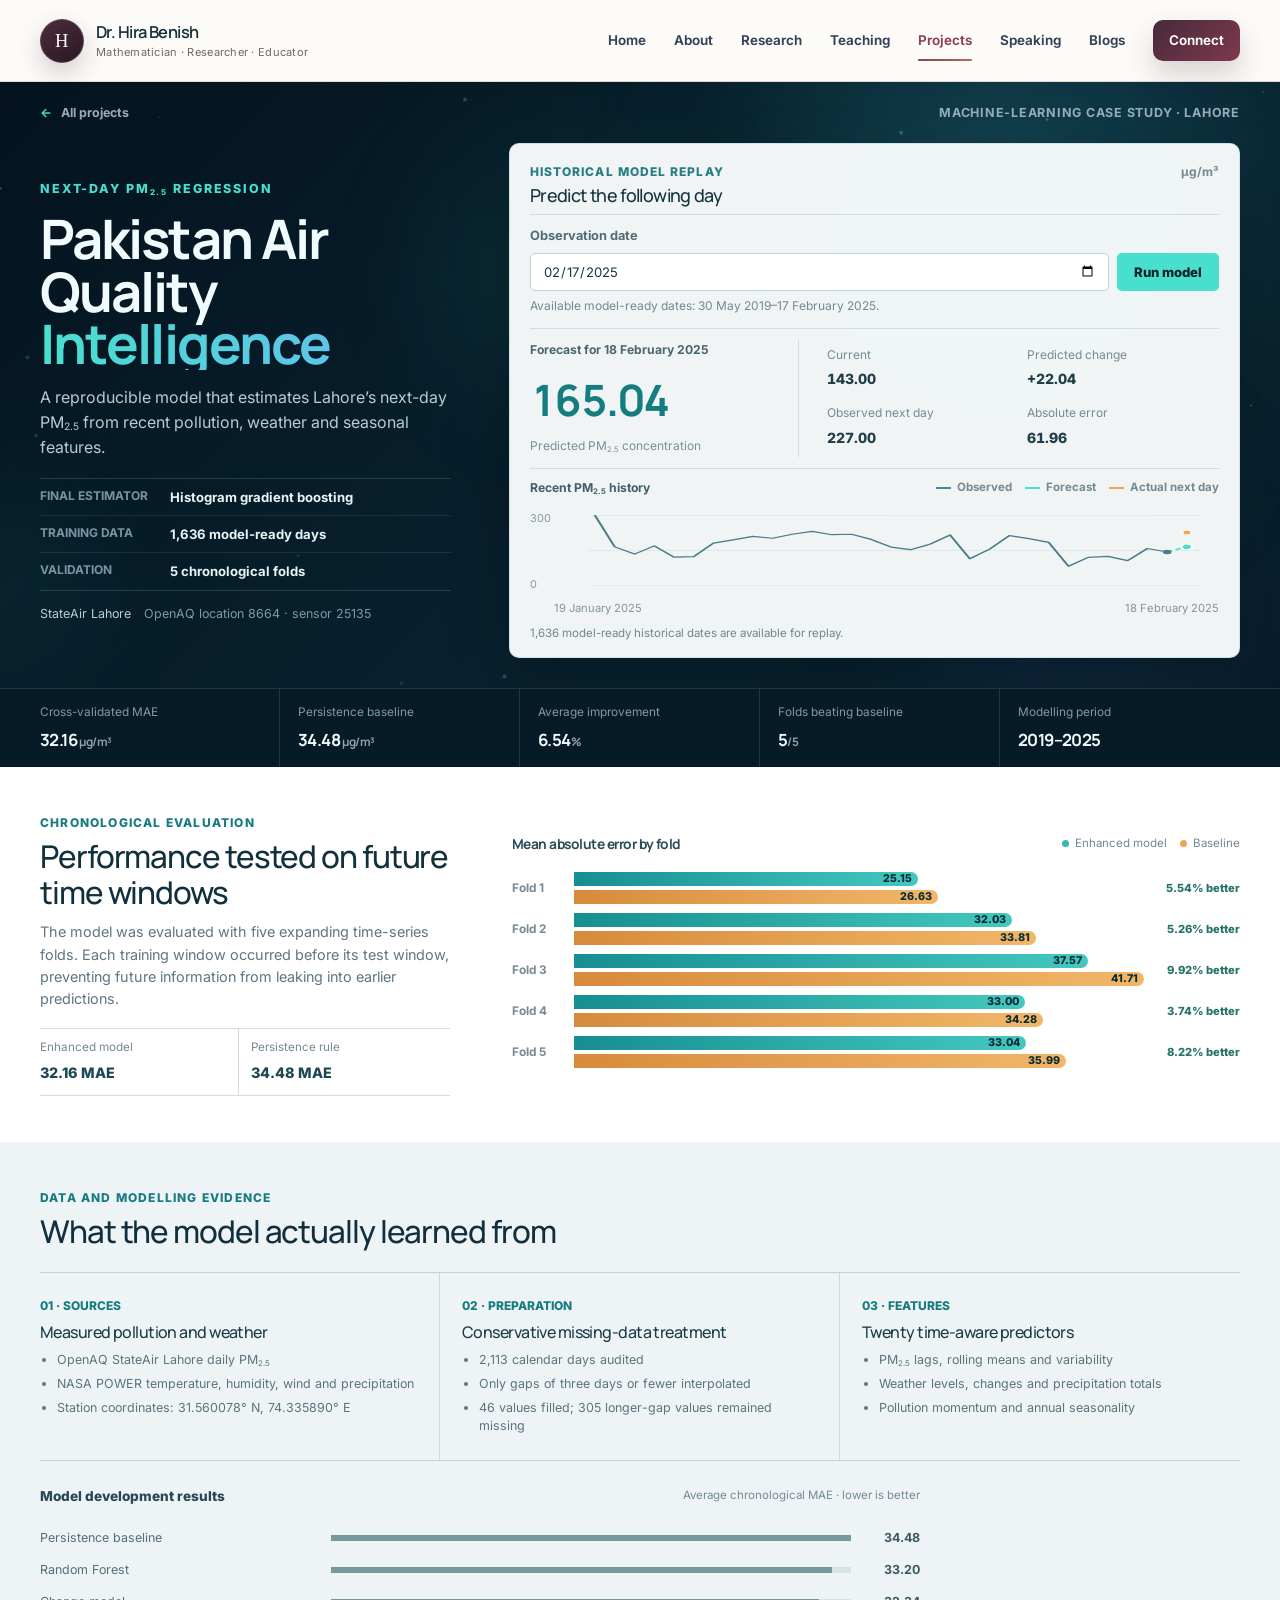
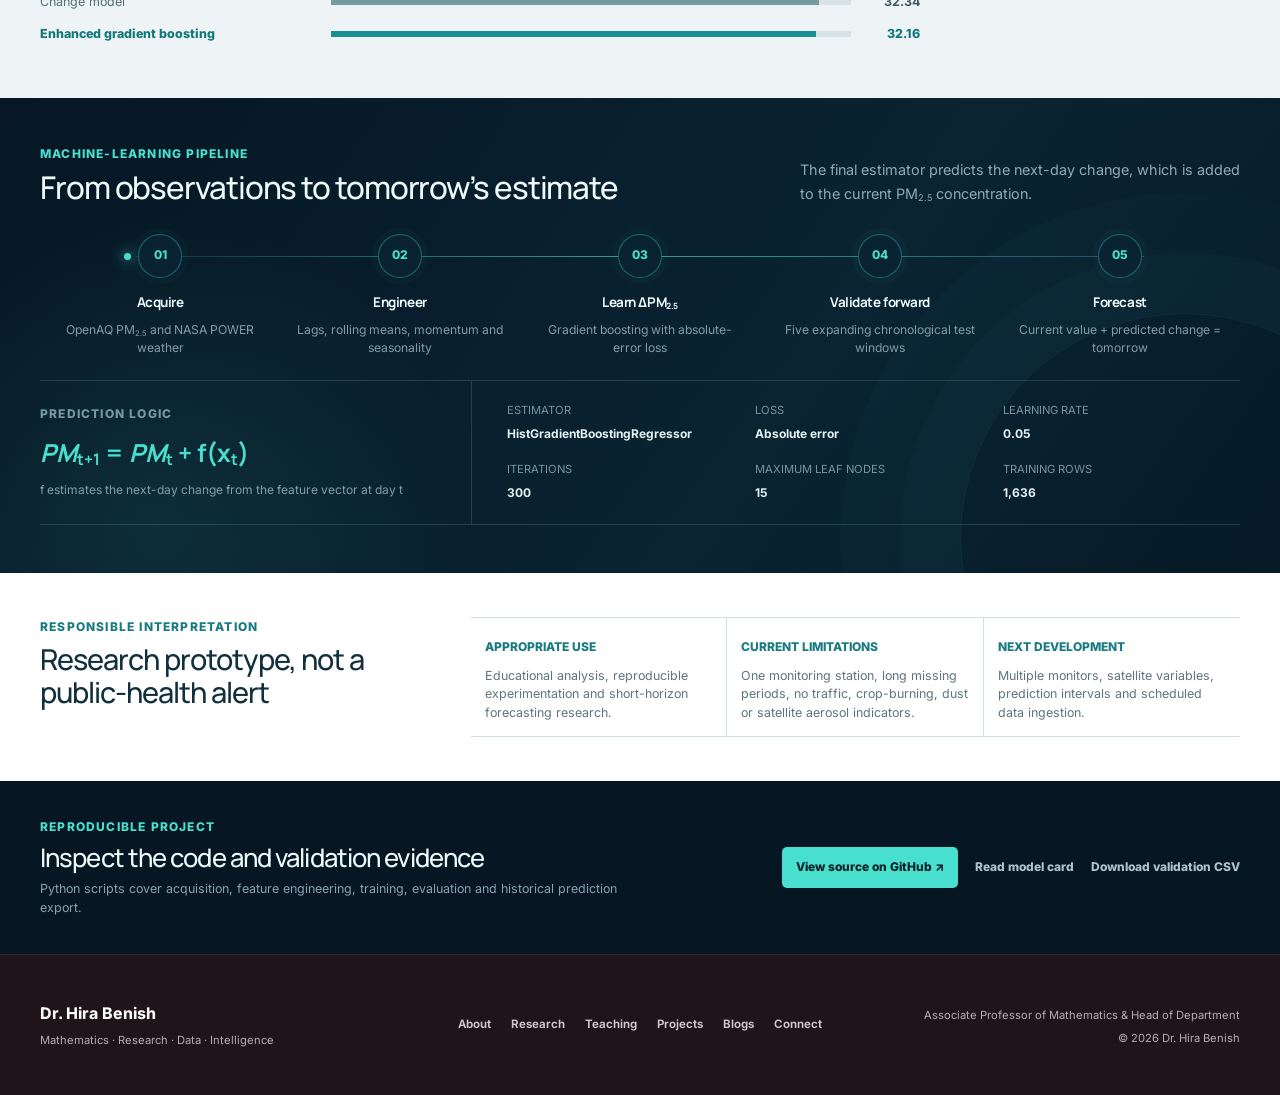
==== commit c9d43e2c: "Compact air quality case study layout" ====
--- a/projects/pakistan-air-quality-intelligence/index.html
+++ b/projects/pakistan-air-quality-intelligence/index.html
@@ -16,7 +16,7 @@
     <link rel="preconnect" href="https://fonts.gstatic.com" crossorigin>
     <link href="https://fonts.googleapis.com/css2?family=Inter:wght@400;500;600;700&amp;family=Manrope:wght@500;600;700;800&amp;display=swap" rel="stylesheet">
     <link rel="stylesheet" href="../../css/style.css?v=19">
-    <link rel="stylesheet" href="project.css?v=8">
+    <link rel="stylesheet" href="project.css?v=9">
 </head>
 <body data-page="projects" class="aq-ml-page">
     <a class="skip-link" href="#main-content">Skip to main content</a>
--- a/projects/pakistan-air-quality-intelligence/project.css
+++ b/projects/pakistan-air-quality-intelligence/project.css
@@ -31,9 +31,9 @@
 
 .forecast-stage {
     position: relative;
-    min-height: 675px;
+    min-height: 600px;
     overflow: hidden;
-    padding: 26px 0 40px;
+    padding: 20px 0 30px;
     color: #edf9fb;
     background:
         radial-gradient(circle at 78% 18%, rgba(40, 144, 166, 0.2), transparent 27%),
@@ -85,7 +85,7 @@
     display: flex;
     justify-content: space-between;
     align-items: center;
-    margin-bottom: 25px;
+    margin-bottom: 20px;
 }
 
 .forecast-topline a,
@@ -105,7 +105,7 @@
     display: grid;
     grid-template-columns: minmax(0, 0.72fr) minmax(560px, 1.28fr);
     align-items: center;
-    gap: clamp(42px, 5vw, 76px);
+    gap: clamp(34px, 4.5vw, 60px);
 }
 
 .forecast-intro { max-width: 545px; }
@@ -122,7 +122,7 @@
 .forecast-intro h1 {
     margin: 0;
     color: #effbfc;
-    font-size: clamp(2.75rem, 4.6vw, 4.5rem);
+    font-size: clamp(2.55rem, 4.25vw, 4.1rem);
     font-weight: 700;
     line-height: 0.97;
 }
@@ -136,15 +136,15 @@
 
 .forecast-deck {
     max-width: 540px;
-    margin: 20px 0 0;
+    margin: 15px 0 0;
     color: #b8ccd4;
     font-size: 1rem;
-    line-height: 1.65;
+    line-height: 1.55;
 }
 
 .forecast-facts {
     display: grid;
-    margin: 25px 0 0;
+    margin: 18px 0 0;
     border-top: 1px solid rgba(145, 202, 216, 0.2);
     border-bottom: 1px solid rgba(145, 202, 216, 0.2);
 }
@@ -152,7 +152,7 @@
 .forecast-facts > div {
     display: grid;
     grid-template-columns: 118px 1fr;
-    padding: 9px 0;
+    padding: 7px 0;
     border-bottom: 1px solid rgba(145, 202, 216, 0.12);
     gap: 12px;
 }
@@ -162,15 +162,15 @@
 .forecast-facts dd { margin: 0; }
 .forecast-facts dt { color: #7896a2; font-size: 0.75rem; font-weight: 700; text-transform: uppercase; }
 .forecast-facts dd { color: #e8f4f6; font-size: 0.82rem; font-weight: 700; }
-.station-note { margin: 16px 0 0; color: #7e9aa5; font-size: 0.78rem; }
+.station-note { margin: 12px 0 0; color: #7e9aa5; font-size: 0.78rem; }
 .station-note span { margin-right: 9px; color: #b9cdd5; }
 
 .prediction-workbench {
-    padding: 23px 25px 20px;
+    padding: 18px 20px 16px;
     color: var(--aq-ink);
     background: rgba(249, 252, 252, 0.965);
     border: 1px solid rgba(151, 202, 211, 0.38);
-    border-radius: 12px;
+    border-radius: 10px;
     box-shadow: 0 26px 60px rgba(0, 0, 0, 0.25);
     backdrop-filter: blur(9px);
 }
@@ -179,7 +179,7 @@
     display: flex;
     justify-content: space-between;
     align-items: start;
-    padding-bottom: 12px;
+    padding-bottom: 9px;
     border-bottom: 1px solid var(--aq-line);
     gap: 20px;
 }
@@ -187,14 +187,14 @@
 .workbench-heading p,
 .workbench-heading h2 { margin: 0; }
 .workbench-heading p { color: #267d83; font-size: 0.75rem; font-weight: 800; letter-spacing: 0.09em; text-transform: uppercase; }
-.workbench-heading h2 { margin-top: 3px; color: #15333f; font-size: 1.2rem; }
+.workbench-heading h2 { margin-top: 3px; color: #15333f; font-size: 1.12rem; }
 .workbench-heading > span { color: #718992; font-size: 0.75rem; font-weight: 700; }
 
-.forecast-form { margin-top: 13px; }
+.forecast-form { margin-top: 10px; }
 .forecast-form label { display: block; margin-bottom: 6px; color: #526c76; font-size: 0.8rem; font-weight: 700; }
 .forecast-form > div { display: grid; grid-template-columns: minmax(0, 1fr) auto; gap: 8px; }
 .forecast-form input,
-.forecast-form button { min-height: 40px; border-radius: 5px; font: inherit; font-size: 0.82rem; }
+.forecast-form button { min-height: 38px; border-radius: 5px; font: inherit; font-size: 0.82rem; }
 .forecast-form input { width: 100%; padding: 0 12px; color: #183541; background: #fff; border: 1px solid #bfd1d5; outline: none; }
 .forecast-form input:focus { border-color: #2b9fa0; box-shadow: 0 0 0 3px rgba(43, 159, 160, 0.1); }
 .forecast-form button { padding: 0 17px; cursor: pointer; color: #062027; background: var(--aq-cyan); border: 0; font-weight: 800; transition: background 180ms ease, transform 180ms ease; }
@@ -205,8 +205,8 @@
     display: grid;
     grid-template-columns: minmax(170px, 0.78fr) minmax(290px, 1.22fr);
     align-items: stretch;
-    margin-top: 15px;
-    padding: 14px 0;
+    margin-top: 12px;
+    padding: 11px 0;
     border-top: 1px solid var(--aq-line);
     border-bottom: 1px solid var(--aq-line);
 }
@@ -216,7 +216,7 @@
 .primary-reading strong,
 .primary-reading small { display: block; }
 .primary-reading span { color: #496670; font-size: 0.76rem; font-weight: 700; }
-.primary-reading strong { margin-top: 2px; color: #147d80; font-size: clamp(2.25rem, 3.8vw, 3.15rem); font-variant-numeric: tabular-nums; }
+.primary-reading strong { margin-top: 2px; color: #147d80; font-size: clamp(2rem, 3.4vw, 2.7rem); font-variant-numeric: tabular-nums; }
 .primary-reading small { color: #789097; font-size: 0.75rem; }
 
 .supporting-readings {
@@ -232,14 +232,14 @@
 .supporting-readings dt { color: #758b93; font-size: 0.75rem; }
 .supporting-readings dd { margin-top: 2px; color: #213f4a; font-size: 0.88rem; font-weight: 800; font-variant-numeric: tabular-nums; }
 
-.history-chart { margin: 12px 0 0; }
+.history-chart { margin: 9px 0 0; }
 .history-chart figcaption { display: flex; justify-content: space-between; align-items: center; color: #405f69; font-size: 0.76rem; font-weight: 700; gap: 14px; }
 .chart-legend { display: flex; align-items: center; color: #748a92; font-size: 0.72rem; gap: 6px; }
 .chart-legend i { width: 15px; height: 2px; background: #478692; }
 .chart-legend i:nth-child(2) { margin-left: 7px; background: var(--aq-cyan); }
 .chart-legend i:nth-child(3) { margin-left: 7px; background: var(--aq-amber); }
 .chart-frame { position: relative; margin-top: 6px; padding-left: 22px; }
-.chart-frame svg { display: block; width: 100%; height: 118px; overflow: visible; }
+.chart-frame svg { display: block; width: 100%; height: 95px; overflow: visible; }
 .axis-high,
 .axis-low { position: absolute; left: 0; color: #8a9ba1; font-size: 0.68rem; }
 .axis-high { top: 5px; }
@@ -252,13 +252,13 @@
 .forecast-point { fill: var(--aq-cyan); stroke: #fff; stroke-width: 2; }
 .actual-point { fill: var(--aq-amber); stroke: #fff; stroke-width: 1.5; }
 .chart-dates { display: flex; justify-content: space-between; padding-left: 24px; color: #82969d; font-size: 0.7rem; }
-.console-message { margin: 9px 0 0; color: #72878f; font-size: 0.72rem; line-height: 1.45; }
+.console-message { margin: 7px 0 0; color: #72878f; font-size: 0.72rem; line-height: 1.4; }
 
 /* Verified metric line */
 
 .evidence-strip { color: #dbecef; background: #071a27; border-top: 1px solid rgba(143, 204, 217, 0.16); }
 .evidence-grid { display: grid; grid-template-columns: repeat(5, 1fr); }
-.evidence-grid > div { padding: 16px 20px; border-right: 1px solid rgba(143, 204, 217, 0.16); }
+.evidence-grid > div { padding: 13px 18px; border-right: 1px solid rgba(143, 204, 217, 0.16); }
 .evidence-grid > div:first-child { padding-left: 0; }
 .evidence-grid > div:last-child { border-right: 0; }
 .evidence-grid span,
@@ -269,8 +269,8 @@
 
 /* Chronological validation */
 
-.validation-section { padding: 58px 0; background: #fff; }
-.validation-layout { display: grid; grid-template-columns: minmax(300px, 0.72fr) minmax(520px, 1.28fr); align-items: center; gap: clamp(42px, 6vw, 86px); }
+.validation-section { padding: 46px 0; background: #fff; }
+.validation-layout { display: grid; grid-template-columns: minmax(300px, 0.72fr) minmax(520px, 1.28fr); align-items: center; gap: clamp(38px, 5vw, 62px); }
 
 .section-copy > p:first-child,
 .section-heading > p,
@@ -292,13 +292,13 @@
 .source-shell h2 {
     margin: 6px 0 0;
     color: #112f3c;
-    font-size: clamp(1.75rem, 2.7vw, 2.5rem);
+    font-size: clamp(1.65rem, 2.45vw, 2.25rem);
     line-height: 1.13;
 }
 
-.section-copy > p:last-of-type { margin: 15px 0 0; color: #5e7680; font-size: 0.9rem; line-height: 1.67; }
-.validation-summary { display: flex; margin: 22px 0 0; border-top: 1px solid var(--aq-line); border-bottom: 1px solid var(--aq-line); }
-.validation-summary div { flex: 1; padding: 12px 14px; border-right: 1px solid var(--aq-line); }
+.section-copy > p:last-of-type { margin: 11px 0 0; color: #5e7680; font-size: 0.9rem; line-height: 1.55; }
+.validation-summary { display: flex; margin: 17px 0 0; border-top: 1px solid var(--aq-line); border-bottom: 1px solid var(--aq-line); }
+.validation-summary div { flex: 1; padding: 9px 12px; border-right: 1px solid var(--aq-line); }
 .validation-summary div:first-child { padding-left: 0; }
 .validation-summary div:last-child { border-right: 0; }
 .validation-summary dt,
@@ -312,7 +312,7 @@
 .fold-chart figcaption > span { display: flex; align-items: center; color: #72878f; font-size: 0.72rem; gap: 6px; }
 .fold-chart figcaption i { width: 7px; height: 7px; background: #34b9b4; border-radius: 50%; }
 .fold-chart figcaption i:nth-of-type(2) { margin-left: 7px; background: var(--aq-amber); }
-.fold-row { display: grid; grid-template-columns: 50px minmax(0, 1fr) 80px; align-items: center; margin-bottom: 12px; gap: 12px; }
+.fold-row { display: grid; grid-template-columns: 50px minmax(0, 1fr) 80px; align-items: center; margin-bottom: 9px; gap: 12px; }
 .fold-row > b { color: #768b93; font-family: Inter, sans-serif; font-size: 0.74rem; letter-spacing: 0; }
 .fold-row > div { display: grid; gap: 4px; }
 .fold-row i { display: block; width: var(--bar); min-width: 55px; height: 14px; overflow: hidden; font-style: normal; background: linear-gradient(90deg, #178e91, #43c8bf); border-radius: 0 9px 9px 0; transform-origin: left; }
@@ -323,22 +323,22 @@
 
 /* Data and model evidence */
 
-.evidence-section { padding: 58px 0 62px; background: #eef4f5; }
+.evidence-section { padding: 46px 0 48px; background: #eef4f5; }
 .section-heading { max-width: 640px; }
-.evidence-columns { display: grid; grid-template-columns: repeat(3, 1fr); margin-top: 30px; border-top: 1px solid #bfd2d6; border-bottom: 1px solid #bfd2d6; }
-.evidence-columns article { padding: 23px 26px; border-right: 1px solid #c9dadd; }
+.evidence-columns { display: grid; grid-template-columns: repeat(3, 1fr); margin-top: 22px; border-top: 1px solid #bfd2d6; border-bottom: 1px solid #bfd2d6; }
+.evidence-columns article { padding: 18px 22px; border-right: 1px solid #c9dadd; }
 .evidence-columns article:first-child { padding-left: 0; }
 .evidence-columns article:last-child { padding-right: 0; border-right: 0; }
 .evidence-columns article > span { color: #177c82; font-size: 0.75rem; font-weight: 800; text-transform: uppercase; }
-.evidence-columns h3 { margin: 7px 0 0; color: #1b3d4a; font-size: 1.08rem; }
-.evidence-columns ul { margin: 14px 0 0; padding-left: 17px; }
-.evidence-columns li { margin-bottom: 8px; color: #5b747e; font-size: 0.78rem; line-height: 1.5; }
-
-.model-results { max-width: 880px; margin-top: 31px; }
+.evidence-columns h3 { margin: 6px 0 0; color: #1b3d4a; font-size: 1rem; }
+.evidence-columns ul { margin: 10px 0 0; padding-left: 17px; }
+.evidence-columns li { margin-bottom: 6px; color: #5b747e; font-size: 0.78rem; line-height: 1.45; }
+
+.model-results { max-width: 880px; margin-top: 24px; }
 .results-heading { display: flex; justify-content: space-between; align-items: center; margin-bottom: 14px; gap: 18px; }
 .results-heading span { color: #254956; font-size: 0.85rem; font-weight: 800; }
 .results-heading small { color: #748b94; font-size: 0.72rem; }
-.result-row { display: grid; grid-template-columns: minmax(180px, 0.8fr) minmax(280px, 1.5fr) 55px; align-items: center; min-height: 36px; gap: 14px; }
+.result-row { display: grid; grid-template-columns: minmax(180px, 0.8fr) minmax(280px, 1.5fr) 55px; align-items: center; min-height: 32px; gap: 14px; }
 .result-row > span { color: #536f79; font-size: 0.78rem; }
 .result-row > i { display: block; height: 6px; background: #d7e3e5; }
 .result-row > i b { display: block; width: var(--result); height: 100%; background: #7799a0; transform-origin: left; }
@@ -353,7 +353,7 @@
 .model-workflow {
     position: relative;
     overflow: hidden;
-    padding: 58px 0 60px;
+    padding: 46px 0 48px;
     color: #dcecef;
     background:
         radial-gradient(circle at 12% 90%, rgba(73, 226, 207, 0.09), transparent 26%),
@@ -379,23 +379,23 @@
 .workflow-heading h2 { color: #effafb; }
 .workflow-heading > p { max-width: 440px; margin: 0; color: #91aab5; font-size: 0.9rem; line-height: 1.62; }
 
-.workflow-track { position: relative; display: grid; grid-template-columns: repeat(5, 1fr); margin: 34px 0 30px; padding: 0; list-style: none; }
-.workflow-track::before { position: absolute; top: 25px; right: 8%; left: 8%; height: 1px; content: ""; background: linear-gradient(90deg, rgba(73, 226, 207, 0.1), rgba(73, 226, 207, 0.65), rgba(110, 185, 255, 0.25)); }
-.workflow-track::after { position: absolute; top: 22px; left: 7%; width: 7px; height: 7px; content: ""; background: var(--aq-cyan); border-radius: 50%; box-shadow: 0 0 13px var(--aq-cyan); animation: pipeline-travel 6s ease-in-out infinite; }
+.workflow-track { position: relative; display: grid; grid-template-columns: repeat(5, 1fr); margin: 28px 0 23px; padding: 0; list-style: none; }
+.workflow-track::before { position: absolute; top: 22px; right: 8%; left: 8%; height: 1px; content: ""; background: linear-gradient(90deg, rgba(73, 226, 207, 0.1), rgba(73, 226, 207, 0.65), rgba(110, 185, 255, 0.25)); }
+.workflow-track::after { position: absolute; top: 19px; left: 7%; width: 7px; height: 7px; content: ""; background: var(--aq-cyan); border-radius: 50%; box-shadow: 0 0 13px var(--aq-cyan); animation: pipeline-travel 6s ease-in-out infinite; }
 .workflow-track li { position: relative; z-index: 1; display: grid; justify-items: center; padding: 0 14px; text-align: center; }
-.workflow-track li > span { display: grid; place-items: center; width: 50px; height: 50px; color: var(--aq-cyan); background: #092333; border: 1px solid rgba(73, 226, 207, 0.36); border-radius: 50%; box-shadow: 0 0 0 7px rgba(73, 226, 207, 0.025); font-size: 0.75rem; font-weight: 800; transition: transform 200ms ease, box-shadow 200ms ease; }
+.workflow-track li > span { display: grid; place-items: center; width: 44px; height: 44px; color: var(--aq-cyan); background: #092333; border: 1px solid rgba(73, 226, 207, 0.36); border-radius: 50%; box-shadow: 0 0 0 6px rgba(73, 226, 207, 0.025); font-size: 0.75rem; font-weight: 800; transition: transform 200ms ease, box-shadow 200ms ease; }
 .workflow-track li:hover > span { transform: translateY(-4px); box-shadow: 0 0 0 8px rgba(73, 226, 207, 0.06), 0 0 20px rgba(73, 226, 207, 0.12); }
-.workflow-track li div { margin-top: 14px; }
+.workflow-track li div { margin-top: 10px; }
 .workflow-track strong { color: #edfafa; font-size: 0.84rem; }
 .workflow-track p { margin: 6px 0 0; color: #809ca8; font-size: 0.76rem; line-height: 1.48; }
 
 .model-specification { display: grid; grid-template-columns: minmax(300px, 0.72fr) minmax(470px, 1.28fr); color: #d9e9ed; border-top: 1px solid rgba(144, 211, 225, 0.18); border-bottom: 1px solid rgba(144, 211, 225, 0.18); }
-.spec-code { display: grid; align-content: center; min-height: 164px; padding: 23px 30px 23px 0; border-right: 1px solid rgba(144, 211, 225, 0.18); }
+.spec-code { display: grid; align-content: center; min-height: 135px; padding: 18px 26px 18px 0; border-right: 1px solid rgba(144, 211, 225, 0.18); }
 .spec-code > span { color: #7797a4; font-size: 0.75rem; font-weight: 800; letter-spacing: 0.1em; text-transform: uppercase; }
 .spec-code p { margin: 8px 0 6px; color: var(--aq-cyan); font-family: Manrope, sans-serif; font-size: 1.55rem; font-weight: 700; }
 .spec-code small { color: #829eaa; font-size: 0.75rem; }
-.model-specification dl { display: grid; grid-template-columns: repeat(3, 1fr); align-content: center; margin: 0; padding: 17px 0 17px 28px; }
-.model-specification dl div { padding: 10px 13px; }
+.model-specification dl { display: grid; grid-template-columns: repeat(3, 1fr); align-content: center; margin: 0; padding: 12px 0 12px 24px; }
+.model-specification dl div { padding: 8px 11px; }
 .model-specification dt,
 .model-specification dd { margin: 0; }
 .model-specification dt { color: #7795a2; font-size: 0.7rem; text-transform: uppercase; }
@@ -403,20 +403,20 @@
 
 /* Responsible use and source */
 
-.responsible-model { padding: 55px 0; background: #fff; }
-.responsible-layout { display: grid; grid-template-columns: minmax(270px, 0.68fr) minmax(550px, 1.32fr); gap: 48px; }
-.responsible-heading h2 { font-size: clamp(1.7rem, 2.45vw, 2.3rem); }
+.responsible-model { padding: 44px 0; background: #fff; }
+.responsible-layout { display: grid; grid-template-columns: minmax(270px, 0.68fr) minmax(550px, 1.32fr); gap: 35px; }
+.responsible-heading h2 { font-size: clamp(1.6rem, 2.25vw, 2.1rem); }
 .responsible-columns { display: grid; grid-template-columns: repeat(3, 1fr); border-top: 1px solid var(--aq-line); border-bottom: 1px solid var(--aq-line); }
-.responsible-columns article { padding: 18px; border-right: 1px solid var(--aq-line); }
+.responsible-columns article { padding: 14px; border-right: 1px solid var(--aq-line); }
 .responsible-columns article:last-child { border-right: 0; }
 .responsible-columns article > span { color: #177b81; font-size: 0.75rem; font-weight: 800; text-transform: uppercase; }
-.responsible-columns p { margin: 11px 0 0; color: #5d757f; font-size: 0.78rem; line-height: 1.55; }
-
-.project-source { padding: 44px 0; color: #d9e9ed; background: #061723; }
+.responsible-columns p { margin: 8px 0 0; color: #5d757f; font-size: 0.78rem; line-height: 1.48; }
+
+.project-source { padding: 36px 0; color: #d9e9ed; background: #061723; }
 .source-shell { display: flex; justify-content: space-between; align-items: center; gap: 32px; }
 .source-shell > div:first-child { max-width: 610px; }
 .source-shell > div > p { color: var(--aq-cyan); }
-.source-shell h2 { color: #eefafb; font-size: clamp(1.5rem, 2.2vw, 2.05rem); }
+.source-shell h2 { color: #eefafb; font-size: clamp(1.45rem, 2vw, 1.9rem); }
 .source-shell > div:first-child > span { display: block; margin-top: 8px; color: #89a3ae; font-size: 0.78rem; line-height: 1.5; }
 .source-actions { display: flex; flex-wrap: wrap; justify-content: flex-end; align-items: center; gap: 9px 17px; }
 .source-actions a { color: #abc3cc; font-size: 0.75rem; font-weight: 800; transition: color 180ms ease, transform 180ms ease; }
@@ -475,27 +475,27 @@
     .forecast-topline p { display: none; }
     .forecast-intro h1 { font-size: clamp(2.5rem, 12vw, 3.5rem); }
     .forecast-facts > div { grid-template-columns: 110px 1fr; }
-    .prediction-workbench { padding: 19px 16px 17px; }
+    .prediction-workbench { padding: 16px 14px 14px; }
     .forecast-form > div { grid-template-columns: 1fr; }
     .forecast-result { grid-template-columns: 1fr; }
     .primary-reading { padding: 0 0 12px; border-right: 0; border-bottom: 1px solid var(--aq-line); }
     .supporting-readings { padding: 10px 0 0; }
-    .chart-frame svg { height: 105px; }
+    .chart-frame svg { height: 88px; }
     .evidence-grid { grid-template-columns: repeat(2, 1fr); }
     .evidence-grid > div,
-    .evidence-grid > div:first-child { padding: 14px 12px; border-right: 1px solid rgba(143, 204, 217, 0.16); border-top: 1px solid rgba(143, 204, 217, 0.16); }
+    .evidence-grid > div:first-child { padding: 11px 10px; border-right: 1px solid rgba(143, 204, 217, 0.16); border-top: 1px solid rgba(143, 204, 217, 0.16); }
     .evidence-grid > div:nth-child(-n+2) { border-top: 0; }
     .evidence-grid > div:nth-child(2n) { border-right: 0; }
     .validation-section,
     .evidence-section,
     .model-workflow,
-    .responsible-model { padding: 43px 0; }
+    .responsible-model { padding: 36px 0; }
     .fold-row { grid-template-columns: 44px minmax(0, 1fr) 70px; gap: 8px; }
     .result-row { grid-template-columns: minmax(145px, 0.9fr) minmax(100px, 1.1fr) 48px; gap: 8px; }
     .workflow-track { grid-template-columns: 1fr; gap: 15px; }
-    .workflow-track::before { top: 24px; bottom: 24px; left: 24px; width: 1px; height: auto; }
+    .workflow-track::before { top: 22px; bottom: 22px; left: 22px; width: 1px; height: auto; }
     .workflow-track::after { display: none; }
-    .workflow-track li { grid-template-columns: 50px 1fr; justify-items: start; padding: 0; text-align: left; gap: 16px; }
+    .workflow-track li { grid-template-columns: 44px 1fr; justify-items: start; padding: 0; text-align: left; gap: 14px; }
     .workflow-track li div { margin-top: 0; }
     .model-specification dl { grid-template-columns: repeat(2, 1fr); }
     .responsible-columns { grid-template-columns: 1fr; }
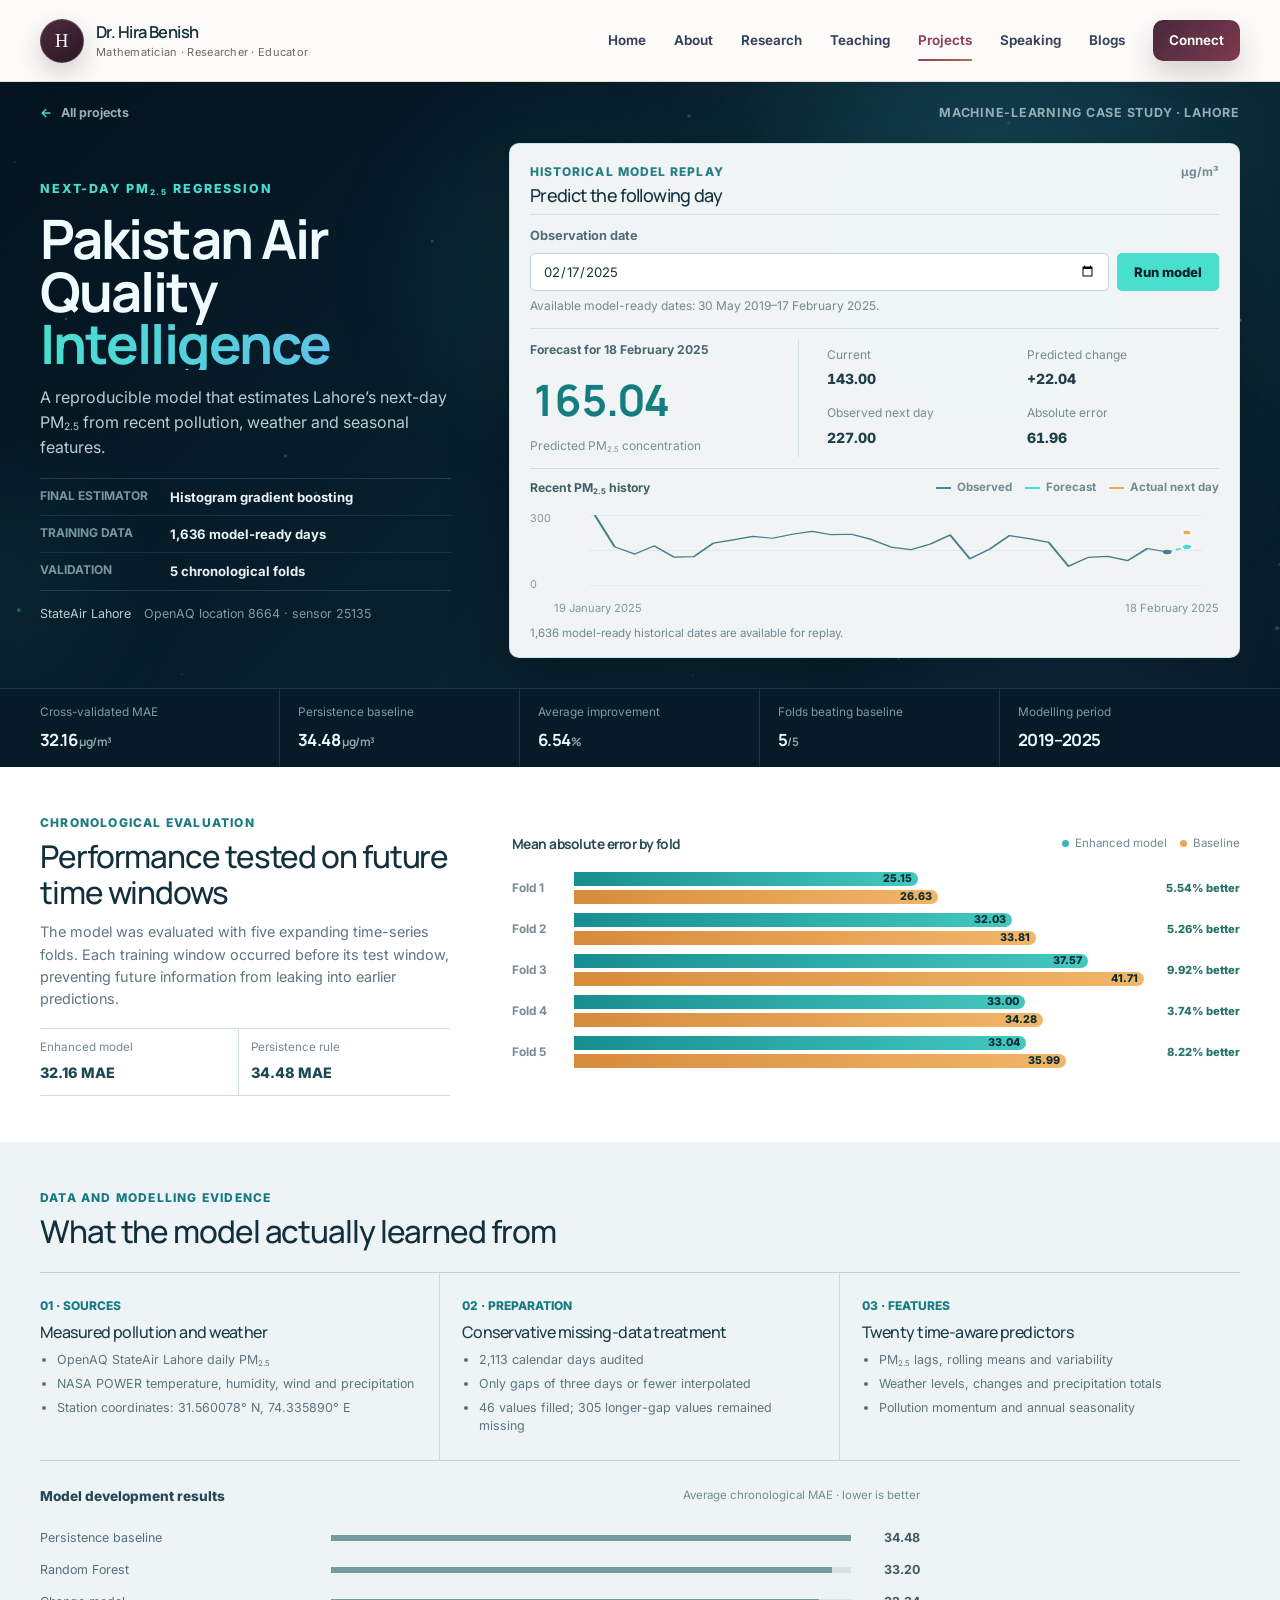
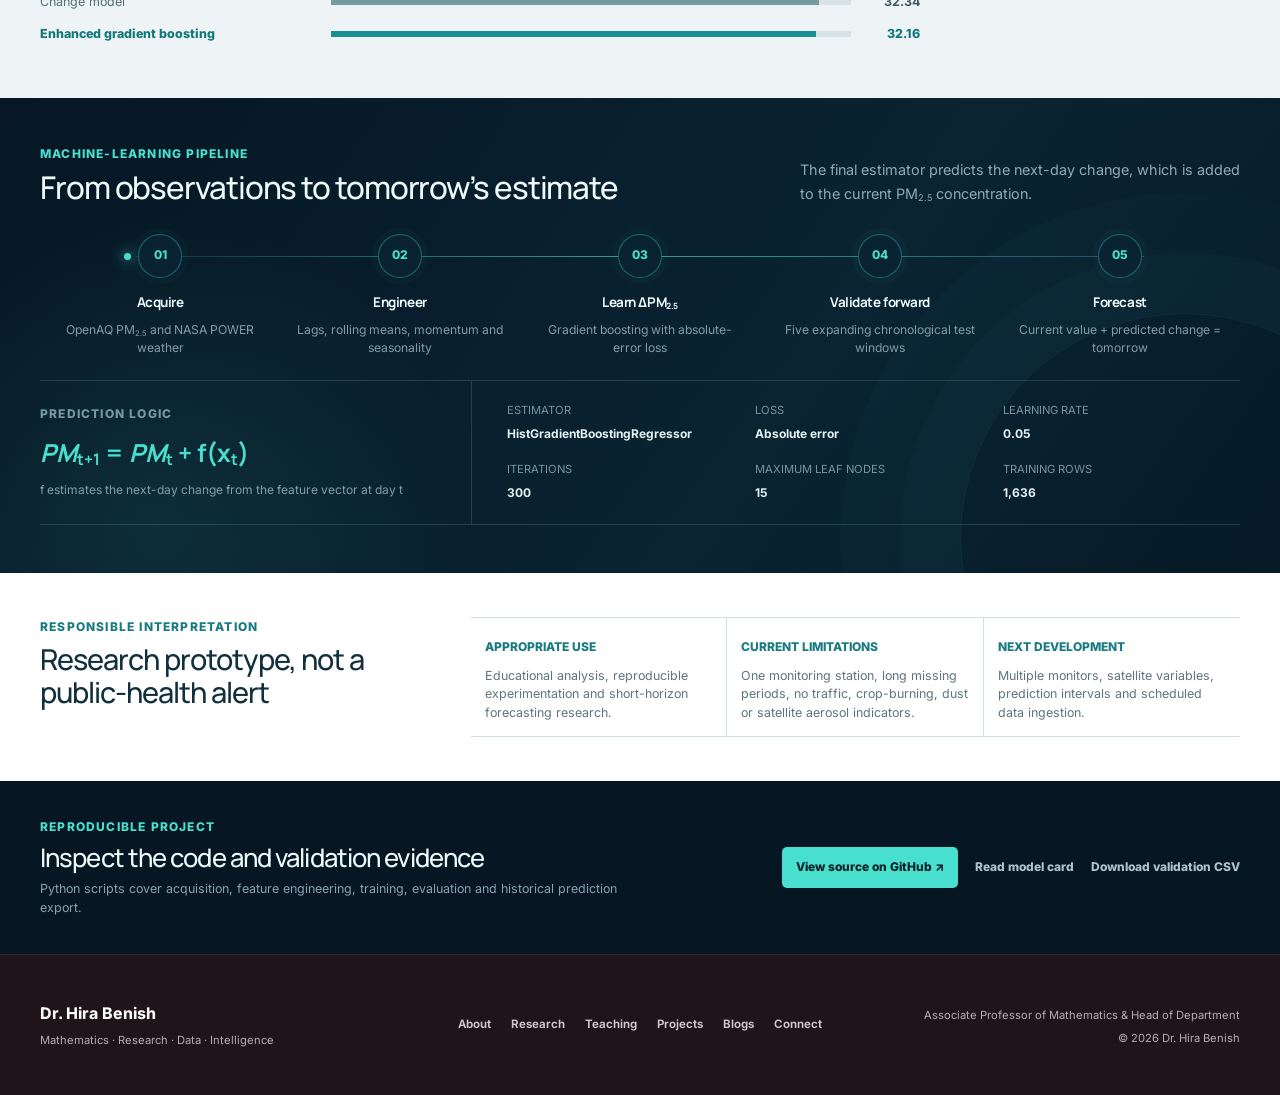
==== commit 361419e8: "Strengthen portfolio SEO metadata" ====
--- a/projects/pakistan-air-quality-intelligence/index.html
+++ b/projects/pakistan-air-quality-intelligence/index.html
@@ -4,19 +4,27 @@
     <meta charset="UTF-8">
     <meta name="viewport" content="width=device-width, initial-scale=1.0">
     <meta name="description" content="Pakistan Air Quality Intelligence: an interactive next-day PM2.5 machine-learning case study for Lahore using OpenAQ, NASA POWER and chronological validation.">
+    <meta name="robots" content="index, follow, max-image-preview:large, max-snippet:-1, max-video-preview:-1">
+    <meta name="author" content="Dr. Hira Benish">
     <meta name="theme-color" content="#071a28">
     <link rel="canonical" href="https://drhirabenish.github.io/projects/pakistan-air-quality-intelligence/">
     <link rel="icon" href="../../assets/favicon.svg" type="image/svg+xml">
     <meta property="og:type" content="article">
+    <meta property="og:locale" content="en_US">
     <meta property="og:title" content="Pakistan Air Quality Intelligence | Dr. Hira Benish">
     <meta property="og:description" content="Explore a reproducible next-day PM2.5 prediction model and its chronological validation for Lahore.">
     <meta property="og:url" content="https://drhirabenish.github.io/projects/pakistan-air-quality-intelligence/">
+    <meta property="og:site_name" content="Dr. Hira Benish">
+    <meta name="twitter:card" content="summary">
+    <meta name="twitter:title" content="Pakistan Air Quality Intelligence | Dr. Hira Benish">
+    <meta name="twitter:description" content="An interactive Machine Learning case study for next-day PM2.5 prediction in Lahore.">
     <title>Pakistan Air Quality Intelligence | Dr. Hira Benish</title>
     <link rel="preconnect" href="https://fonts.googleapis.com">
     <link rel="preconnect" href="https://fonts.gstatic.com" crossorigin>
     <link href="https://fonts.googleapis.com/css2?family=Inter:wght@400;500;600;700&amp;family=Manrope:wght@500;600;700;800&amp;display=swap" rel="stylesheet">
     <link rel="stylesheet" href="../../css/style.css?v=19">
     <link rel="stylesheet" href="project.css?v=9">
+    <script type="application/ld+json">{"@context":"https://schema.org","@type":"TechArticle","headline":"Pakistan Air Quality Intelligence","url":"https://drhirabenish.github.io/projects/pakistan-air-quality-intelligence/","description":"An interactive next-day PM2.5 Machine Learning case study for Lahore using OpenAQ, NASA POWER and chronological validation.","inLanguage":"en","mainEntityOfPage":"https://drhirabenish.github.io/projects/pakistan-air-quality-intelligence/","author":{"@id":"https://drhirabenish.github.io/#person"},"isPartOf":{"@id":"https://drhirabenish.github.io/#website"},"about":["Air Quality","PM2.5","Machine Learning","Data Science","Lahore"]}</script>
 </head>
 <body data-page="projects" class="aq-ml-page">
     <a class="skip-link" href="#main-content">Skip to main content</a>
--- a/css/style.css
+++ b/css/style.css
@@ -7511,6 +7511,147 @@
 
 
 /* =========================================================
+   ABOUT PAGE — PLUM AND CREAM COLOUR RHYTHM — 2026-09-04
+========================================================= */
+
+body[data-page="about"] main {
+    background: #fffaf6;
+}
+
+body[data-page="about"] .about-editorial-hero {
+    position: relative;
+    overflow: hidden;
+    color: #f6edf0;
+    background:
+        radial-gradient(circle at 86% 18%, rgba(218, 146, 166, 0.17), transparent 29%),
+        radial-gradient(circle at 10% 92%, rgba(228, 180, 142, 0.1), transparent 25%),
+        linear-gradient(135deg, #291721, #371f2e 56%, #2d1825);
+    border-bottom-color: rgba(255, 253, 250, 0.12);
+}
+
+body[data-page="about"] .about-editorial-hero::after {
+    position: absolute;
+    top: -190px;
+    right: -120px;
+    width: 420px;
+    height: 420px;
+    content: "";
+    background: radial-gradient(circle, rgba(226, 155, 174, 0.14), transparent 67%);
+    filter: blur(10px);
+    pointer-events: none;
+    animation: about-plum-glow 10s ease-in-out infinite alternate;
+}
+
+body[data-page="about"] .about-biography {
+    position: relative;
+    z-index: 1;
+}
+
+body[data-page="about"] .about-biography .eyebrow,
+body[data-page="about"] .biography-role {
+    color: #e4b48e;
+}
+
+body[data-page="about"] .about-biography .eyebrow > span {
+    background: #e4b48e;
+}
+
+body[data-page="about"] .editorial-page-hero .about-biography h1 {
+    color: #fffdfa;
+}
+
+body[data-page="about"] .about-biography .biography-lead {
+    color: #f3e8ec;
+}
+
+body[data-page="about"] .about-biography > p:last-child {
+    color: #cdbdc4;
+}
+
+body[data-page="about"] .profile-intro,
+body[data-page="about"] .experience-section,
+body[data-page="about"] .page-cta {
+    background: #fffaf6;
+}
+
+body[data-page="about"] .responsibility-section {
+    color: #f6edf0;
+    background:
+        radial-gradient(circle at 8% 84%, rgba(173, 112, 73, 0.12), transparent 25%),
+        linear-gradient(135deg, #321b29, #2a1723);
+    border-block-color: rgba(255, 253, 250, 0.11);
+}
+
+body[data-page="about"] .responsibility-section .editorial-heading p,
+body[data-page="about"] .responsibility-ledger article > span {
+    color: #e4b48e;
+}
+
+body[data-page="about"] .responsibility-section .editorial-heading h2,
+body[data-page="about"] .responsibility-ledger h3 {
+    color: #fffdfa;
+}
+
+body[data-page="about"] .responsibility-ledger {
+    border-color: rgba(255, 253, 250, 0.18);
+}
+
+body[data-page="about"] .responsibility-ledger article {
+    background: rgba(255, 255, 255, 0.018);
+    border-color: rgba(255, 253, 250, 0.14);
+}
+
+body[data-page="about"] .responsibility-ledger p {
+    color: #cbb9c1;
+}
+
+body[data-page="about"] .certification-section {
+    background:
+        radial-gradient(circle at 92% 10%, rgba(173, 112, 73, 0.08), transparent 26%),
+        #f4eae6;
+    border-block: 1px solid #e2d2cb;
+}
+
+body[data-page="about"] .values-section {
+    background:
+        radial-gradient(circle at 86% 16%, rgba(228, 180, 142, 0.14), transparent 28%),
+        radial-gradient(circle at 8% 92%, rgba(141, 64, 88, 0.22), transparent 27%),
+        #291721;
+}
+
+body[data-page="about"] .value-list strong {
+    color: #e4b48e;
+}
+
+body[data-page="about"] .value-list p {
+    color: #cdbdc4;
+}
+
+body[data-page="about"] .page-cta-shell {
+    background: linear-gradient(135deg, #f7ede8, #fffaf6 58%, #f2e6e7);
+    border-color: #dfd0ca;
+}
+
+@media (hover: hover) and (pointer: fine) {
+    body[data-page="about"] .responsibility-ledger article:hover {
+        background: rgba(255, 255, 255, 0.07);
+        box-shadow: 0 16px 34px rgba(11, 5, 9, 0.22);
+    }
+}
+
+@keyframes about-plum-glow {
+    from { transform: translate3d(-18px, 10px, 0) scale(0.94); }
+    to { transform: translate3d(28px, -16px, 0) scale(1.08); }
+}
+
+@media (prefers-reduced-motion: reduce) {
+    body[data-page="about"] .about-editorial-hero::after {
+        animation: none;
+    }
+}
+
+
+/* =========================================================
    RESEARCH PAGE — COMPACT SECTION PASS — 2026-09-03
 ========================================================= */
 
